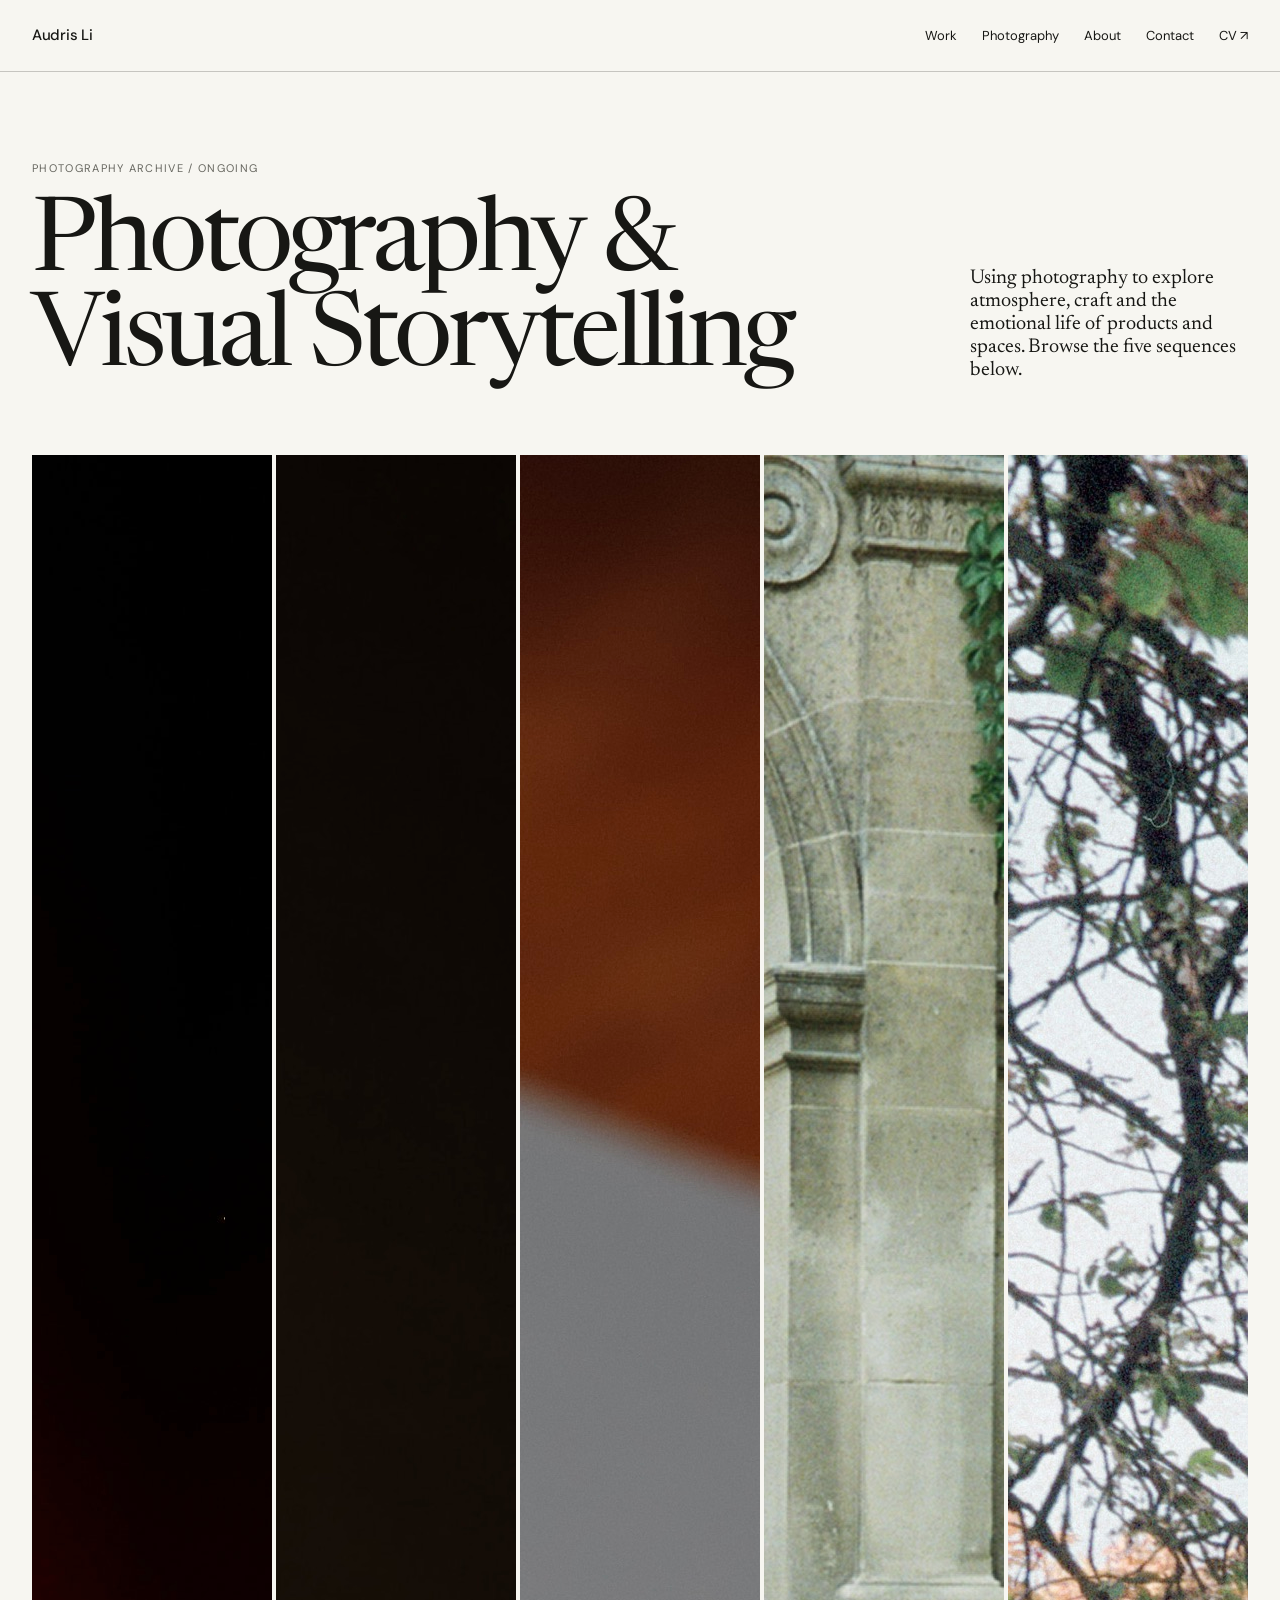
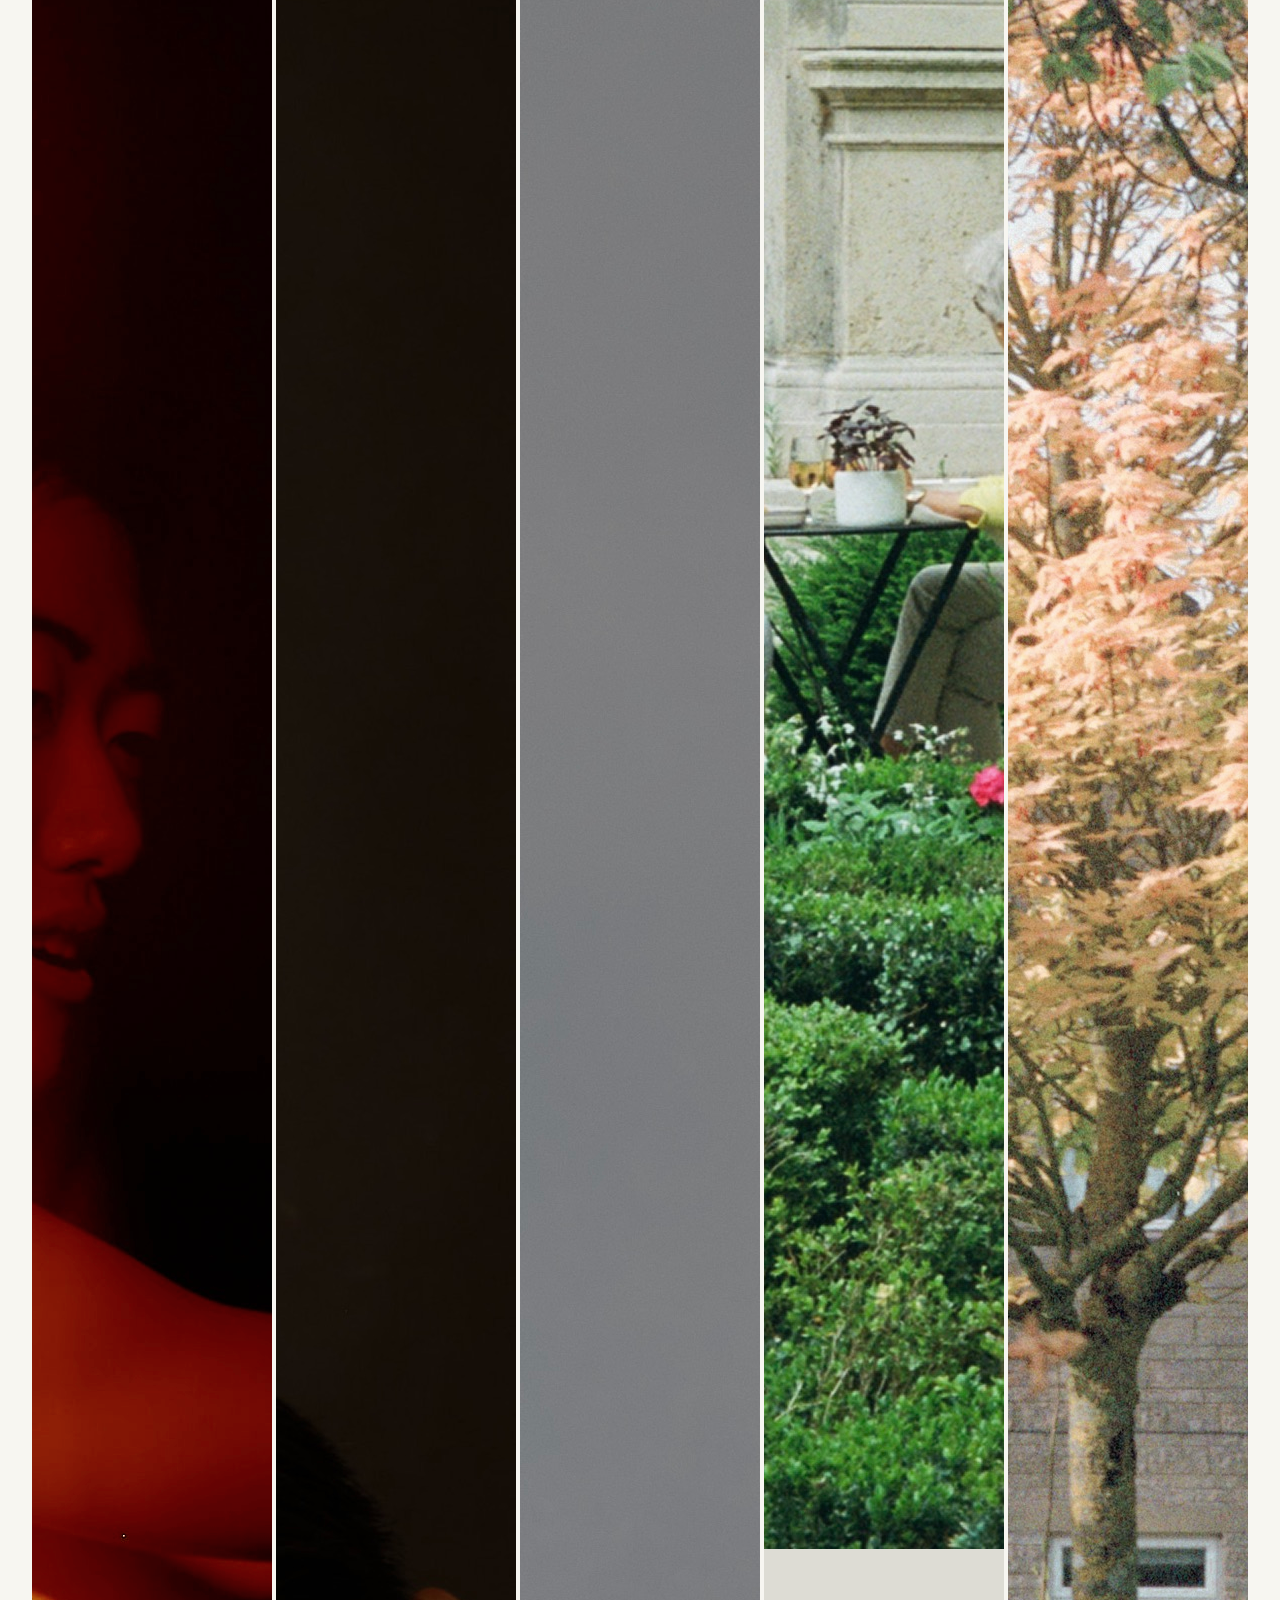
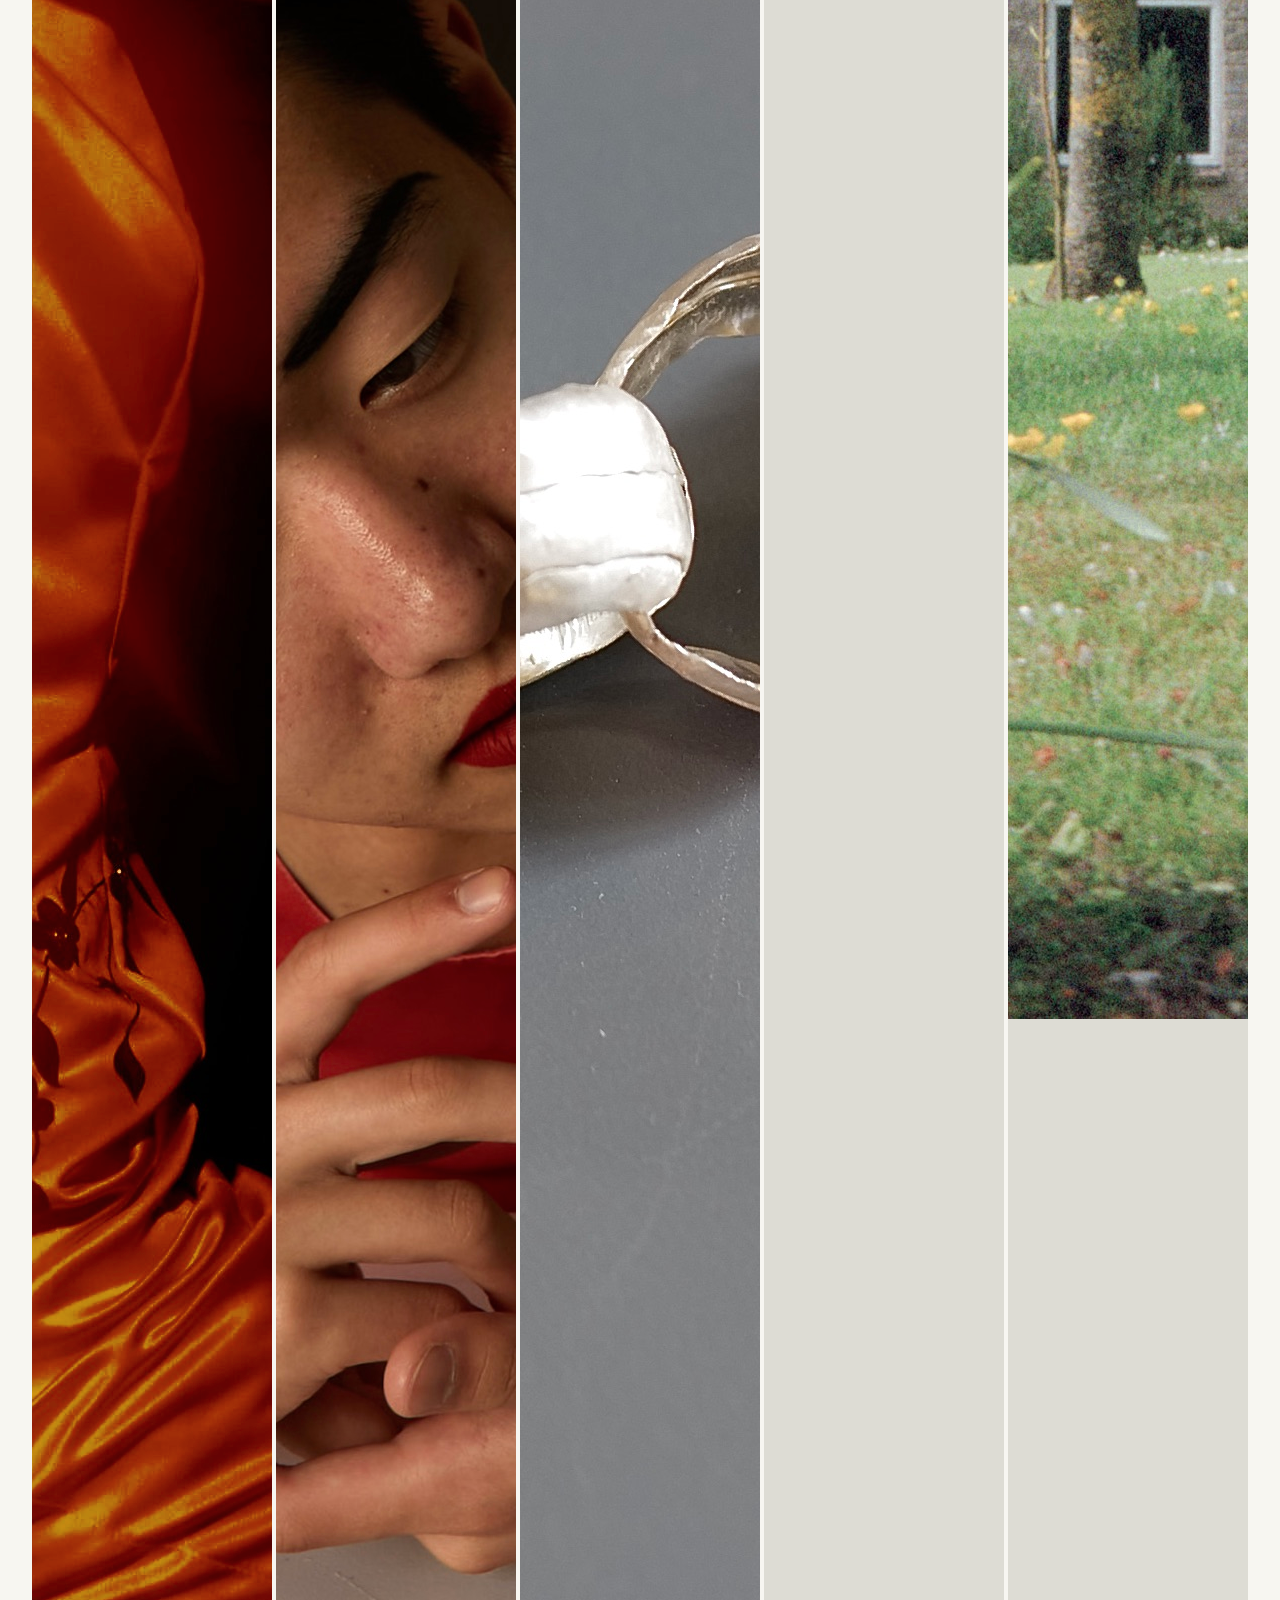
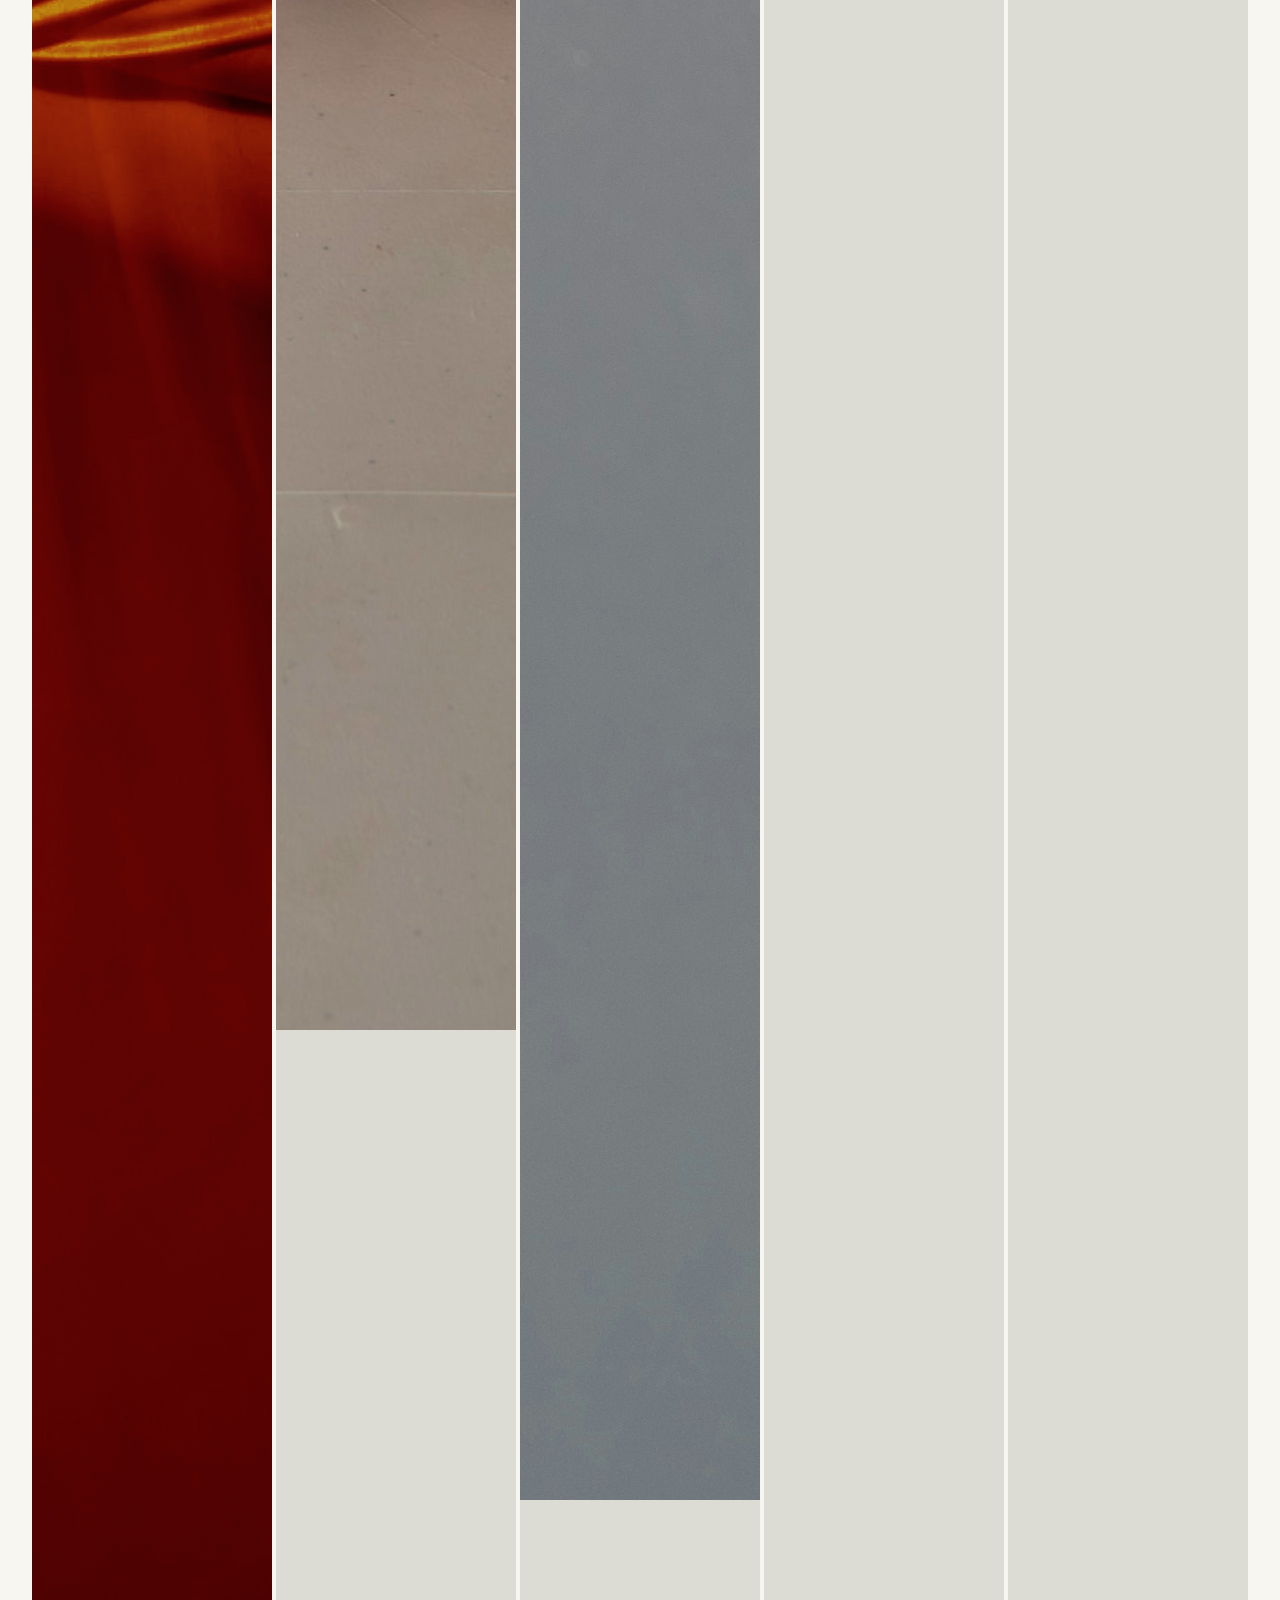
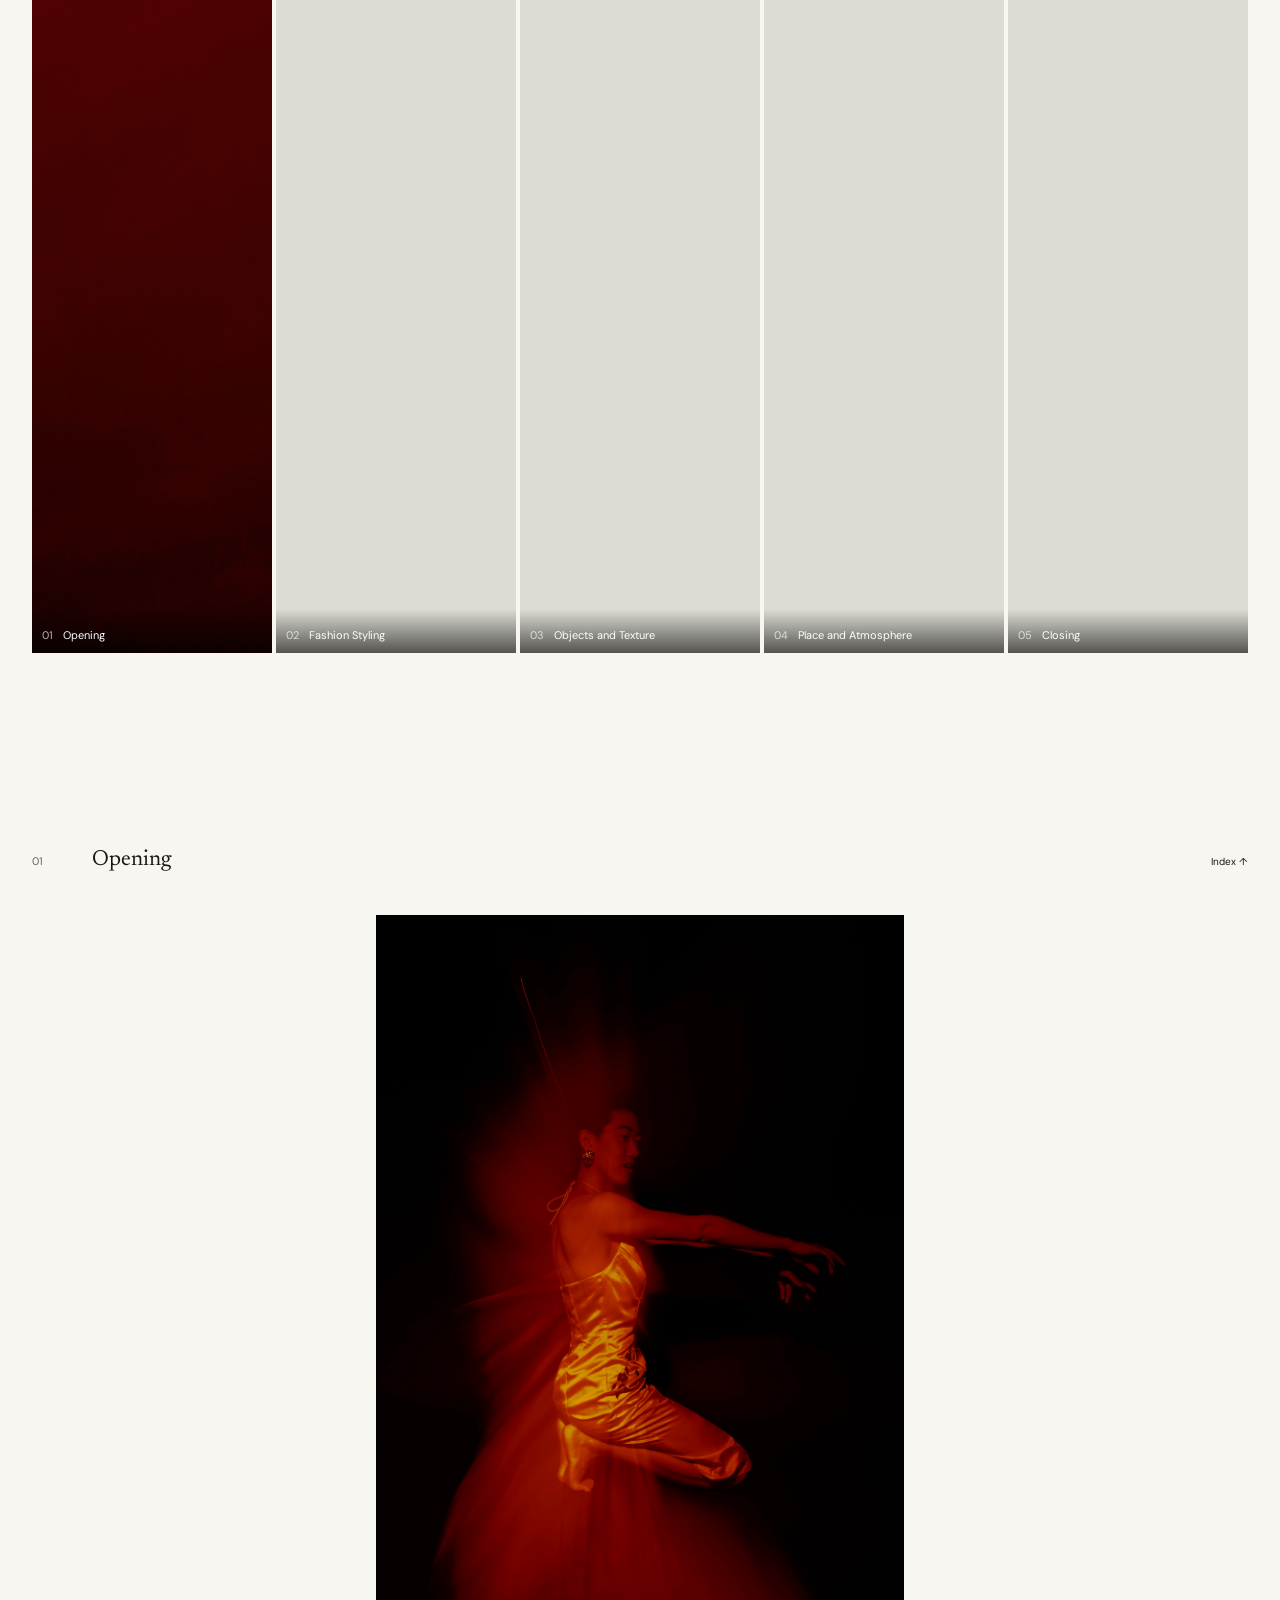
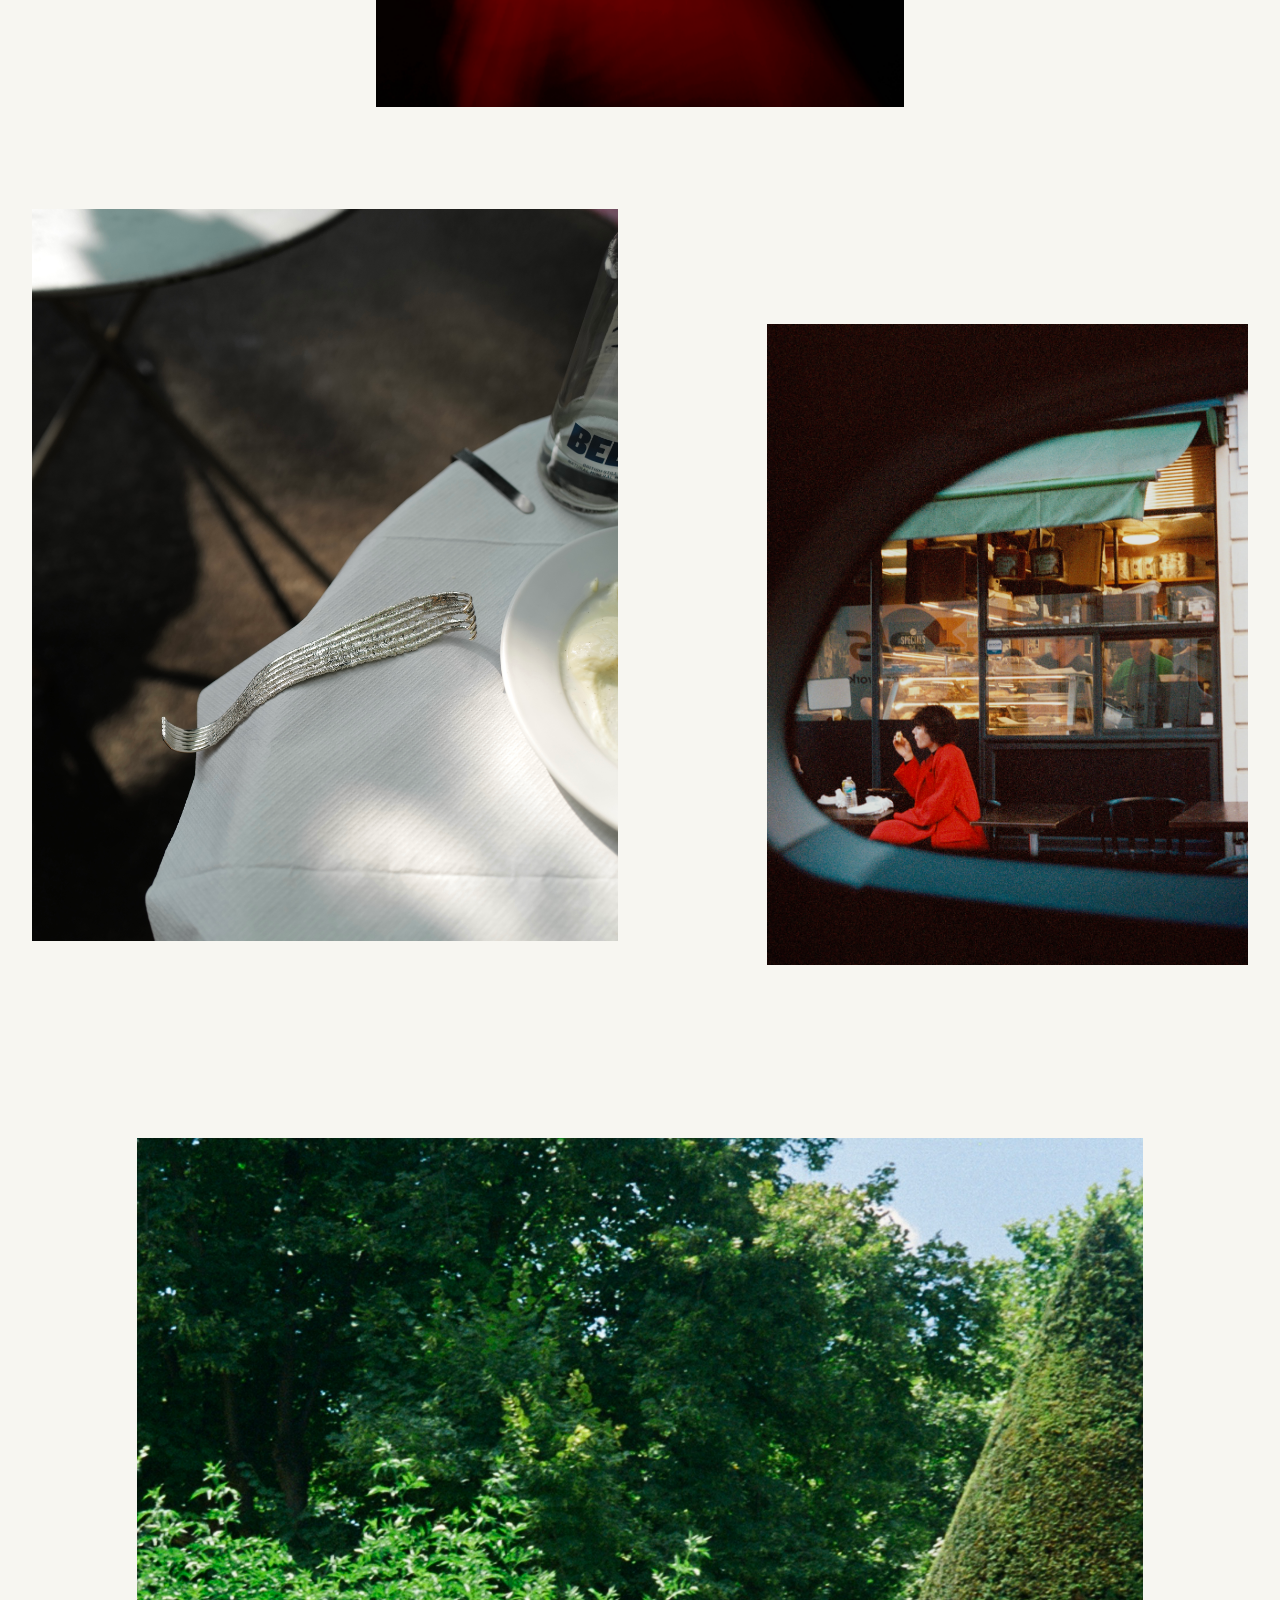
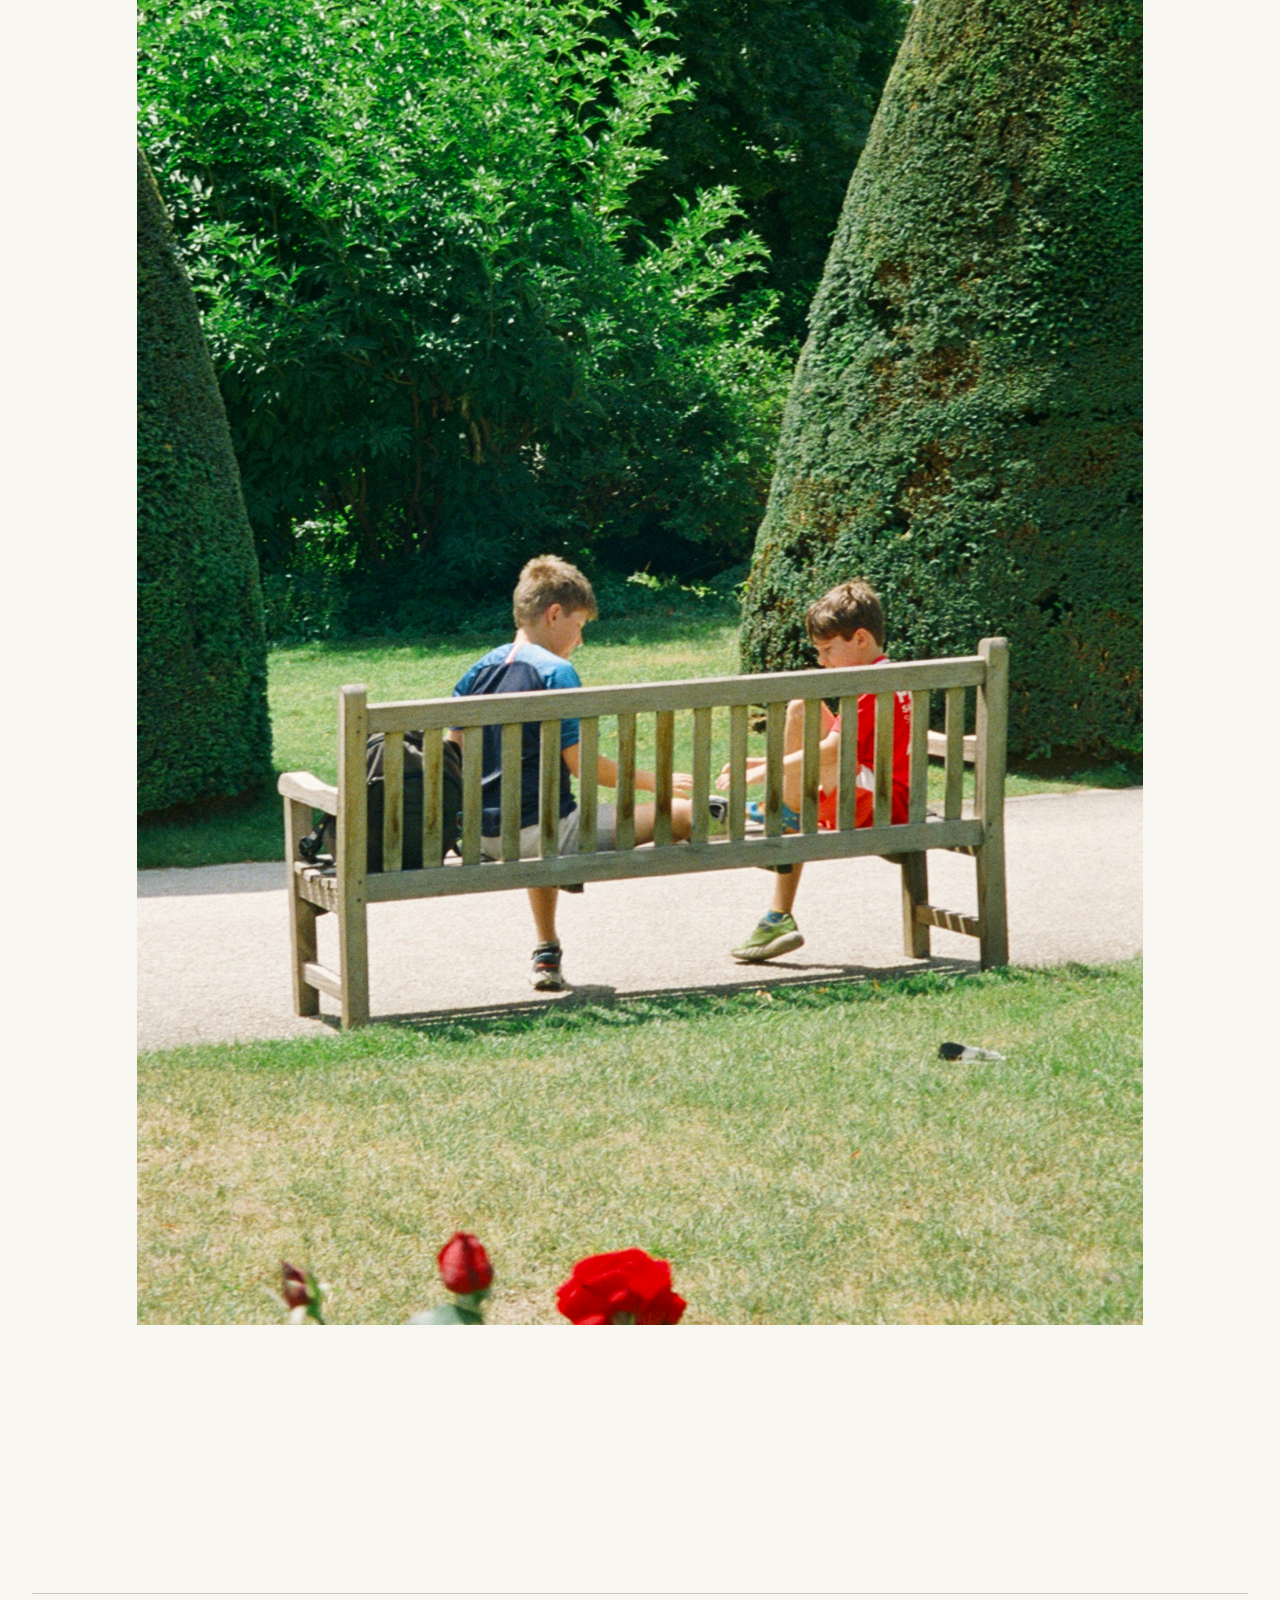
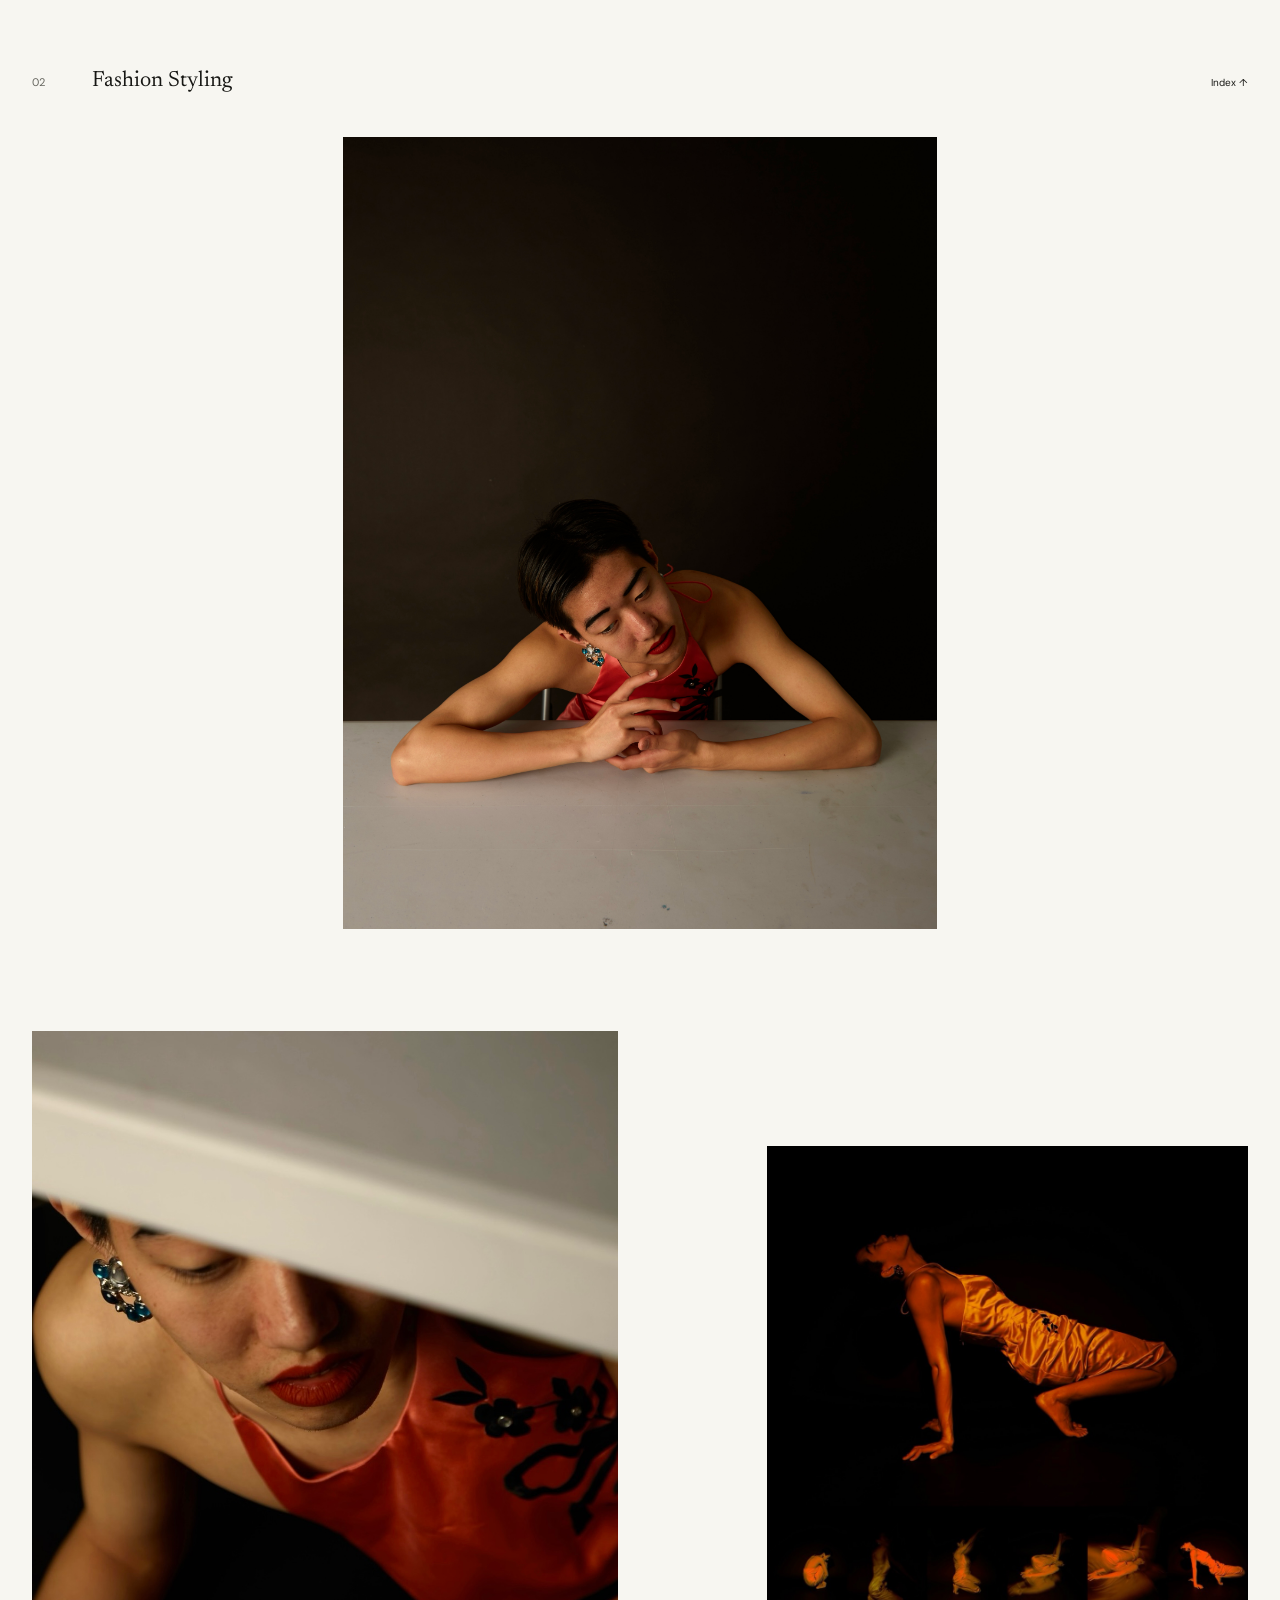
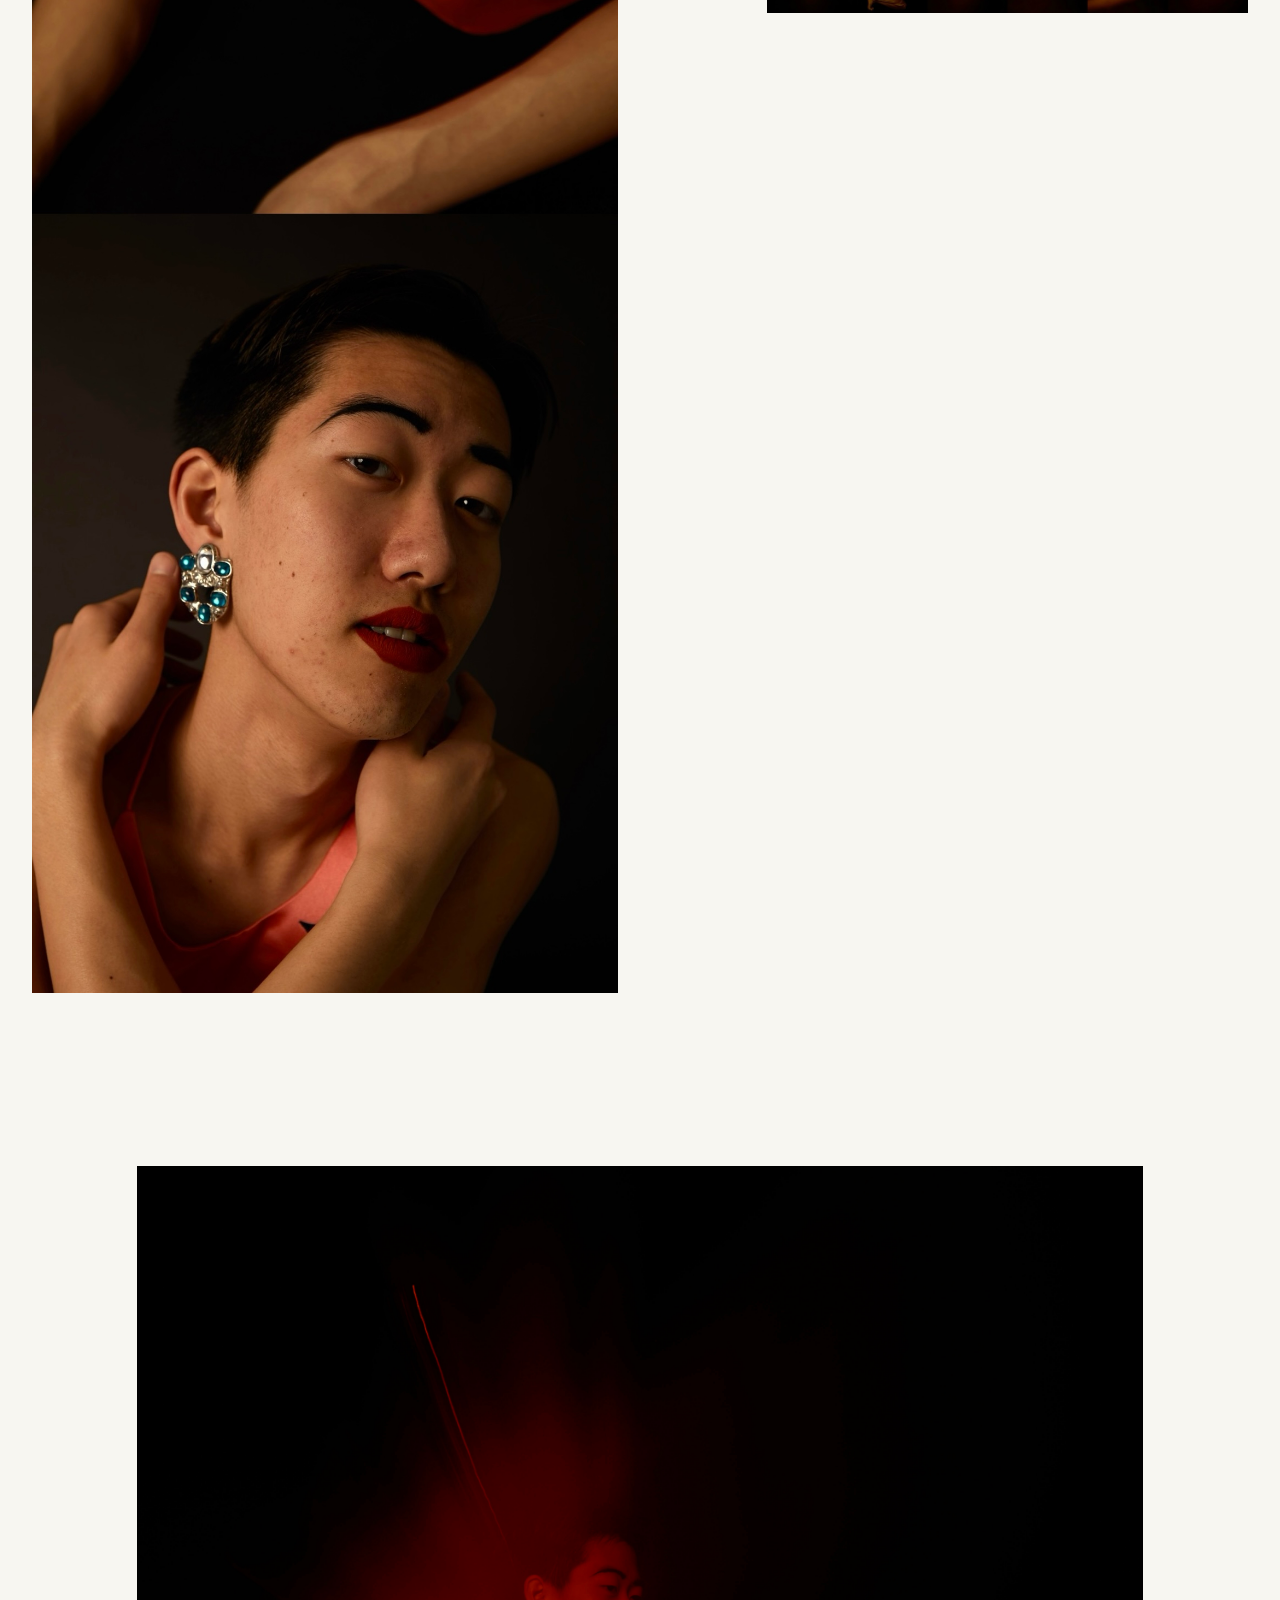
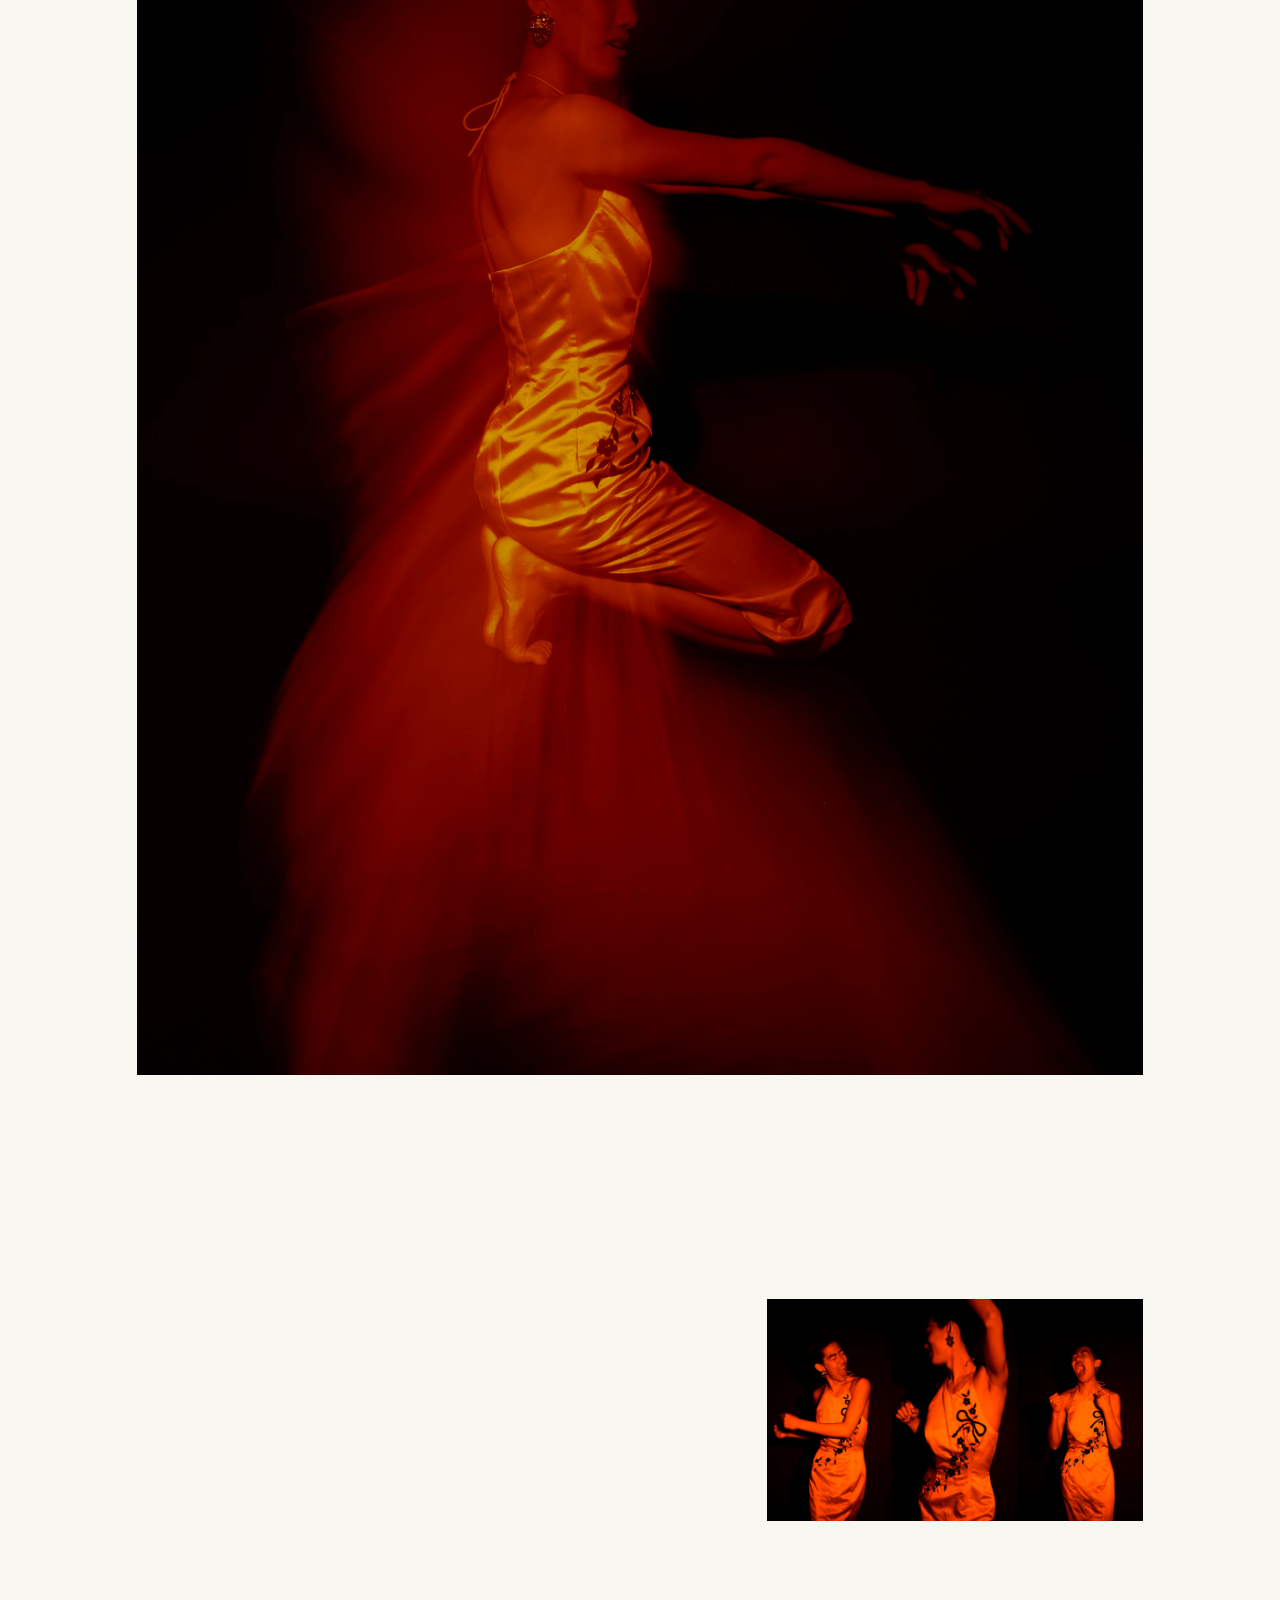
==== work/photography-visual-storytelling/index.html @ 6676cd27 "Build first portfolio release with archive interface and photography essay - Create a searchable des" ====
<!doctype html>
<html lang="en">
<head>
  <meta charset="utf-8">
  <meta name="viewport" content="width=device-width, initial-scale=1">
  <base href="../../">
  <meta name="description" content="Photography and visual storytelling by Audris Li — a section-based visual essay.">
  <title>Photography &amp; Visual Storytelling — Audris Li</title>
  <link rel="stylesheet" href="src/styles/site.css">
  <script type="module" src="src/scripts/photography.js"></script>
</head>
<body class="photography-page">
  <header class="site-header" data-site-header></header>
  <main>
    <section class="page-shell page-top photography-intro" data-photography-intro></section>
    <nav class="page-shell photography-section-index" aria-label="Photography sections" data-photography-index></nav>
    <div class="photography-essay" data-photography-essay></div>
  </main>
  <footer class="site-footer" data-site-footer></footer>
</body>
</html>
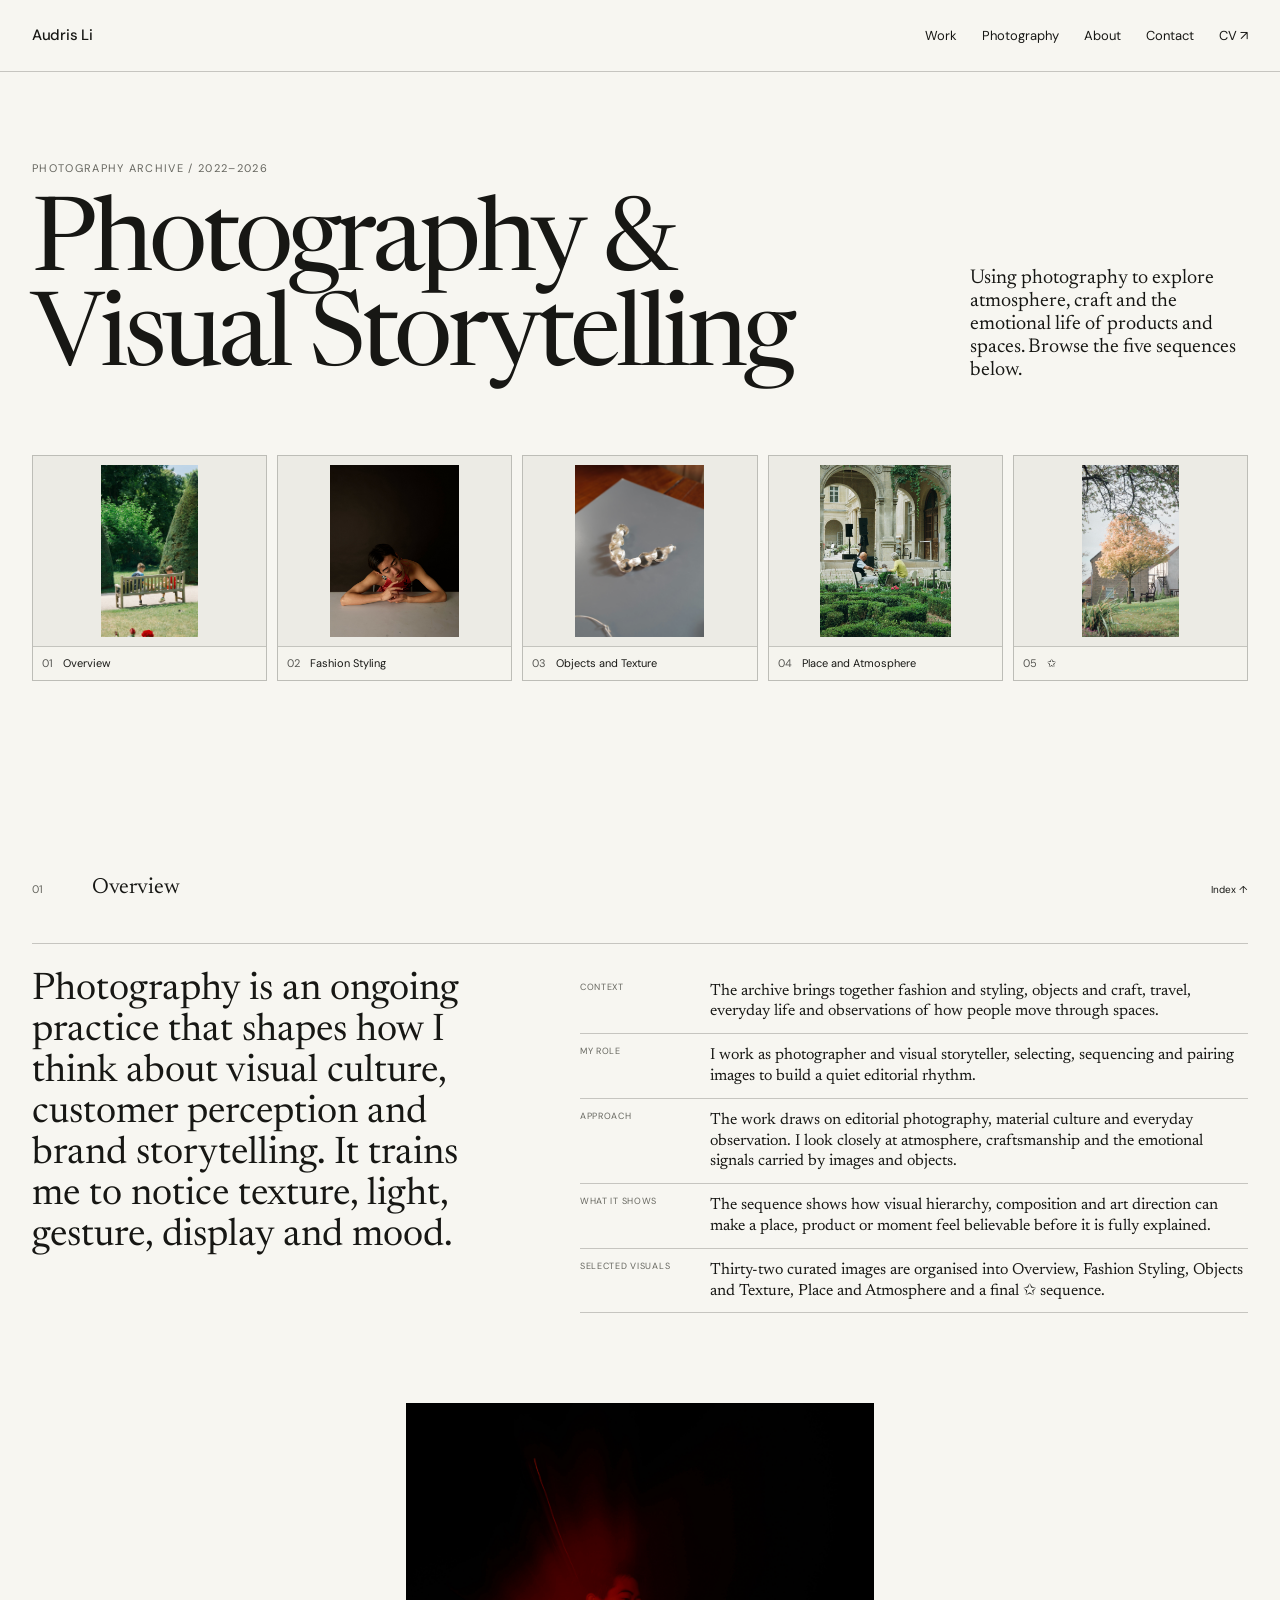
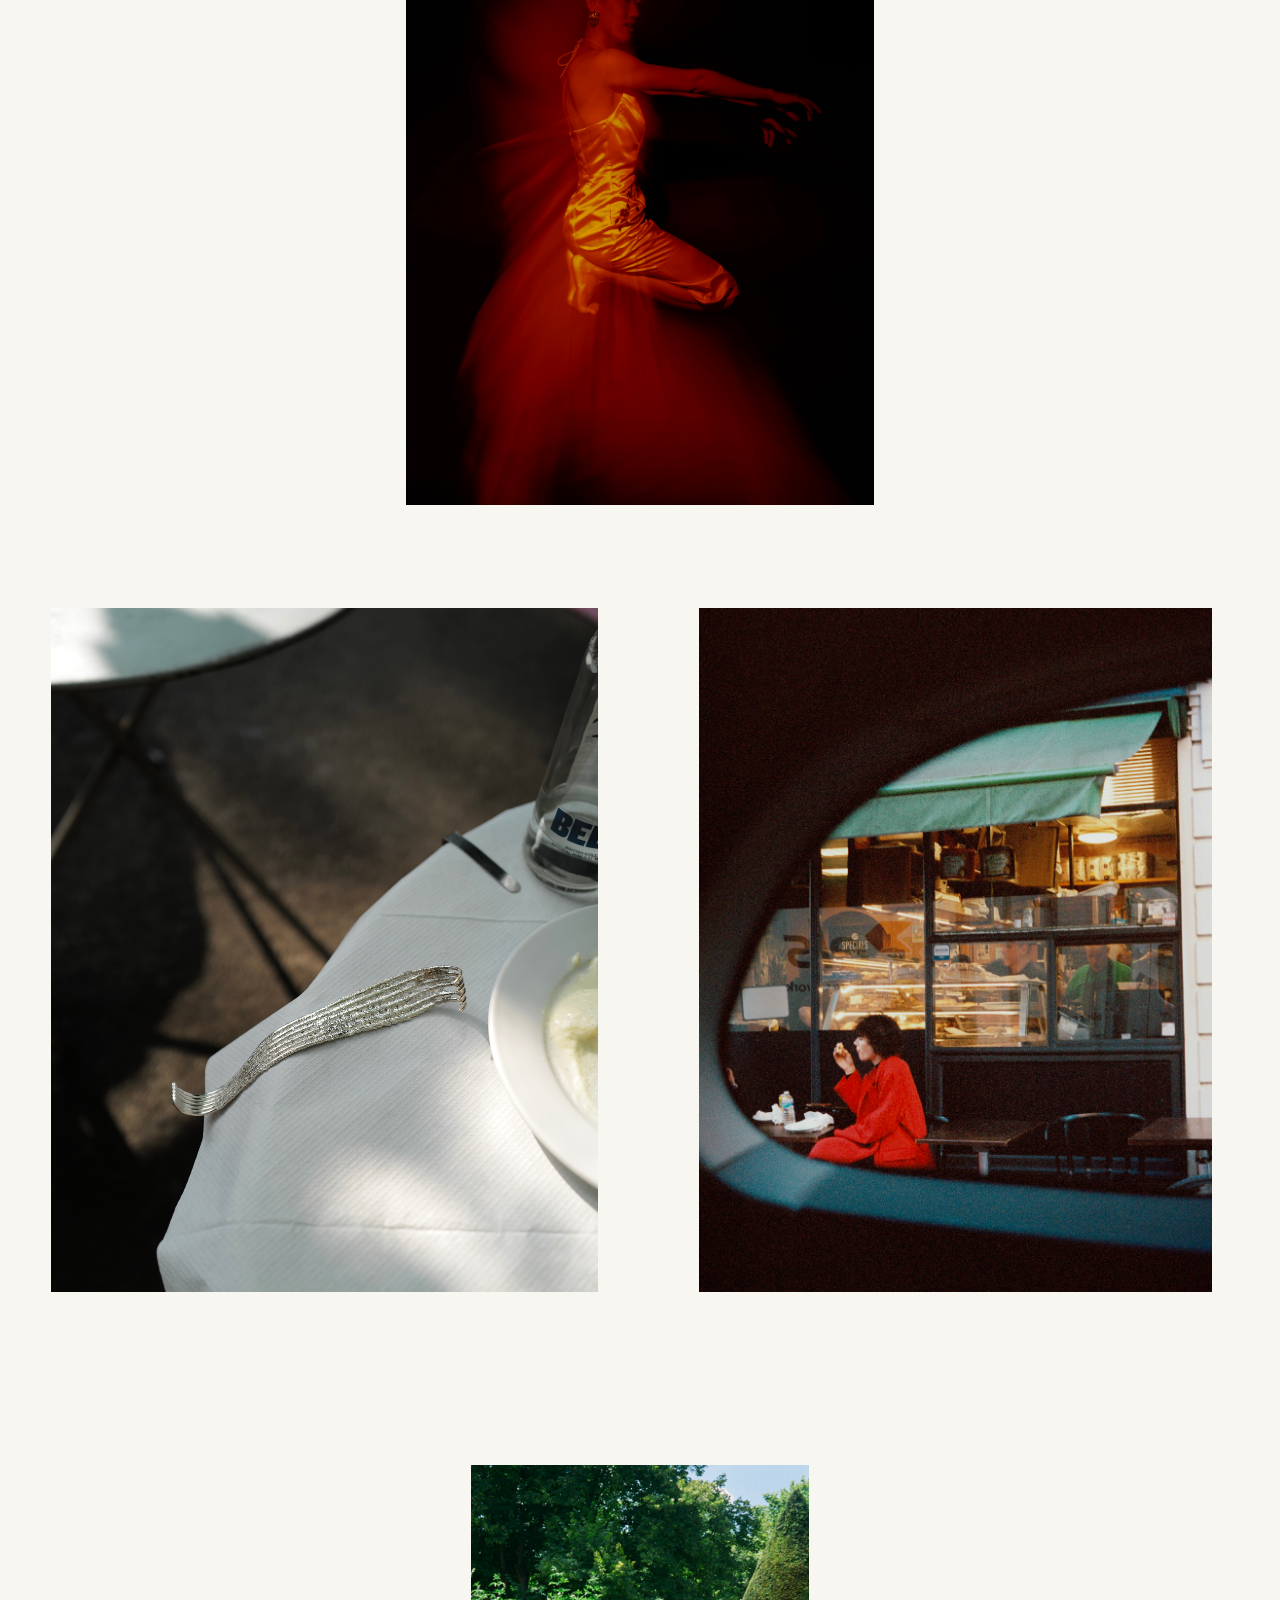
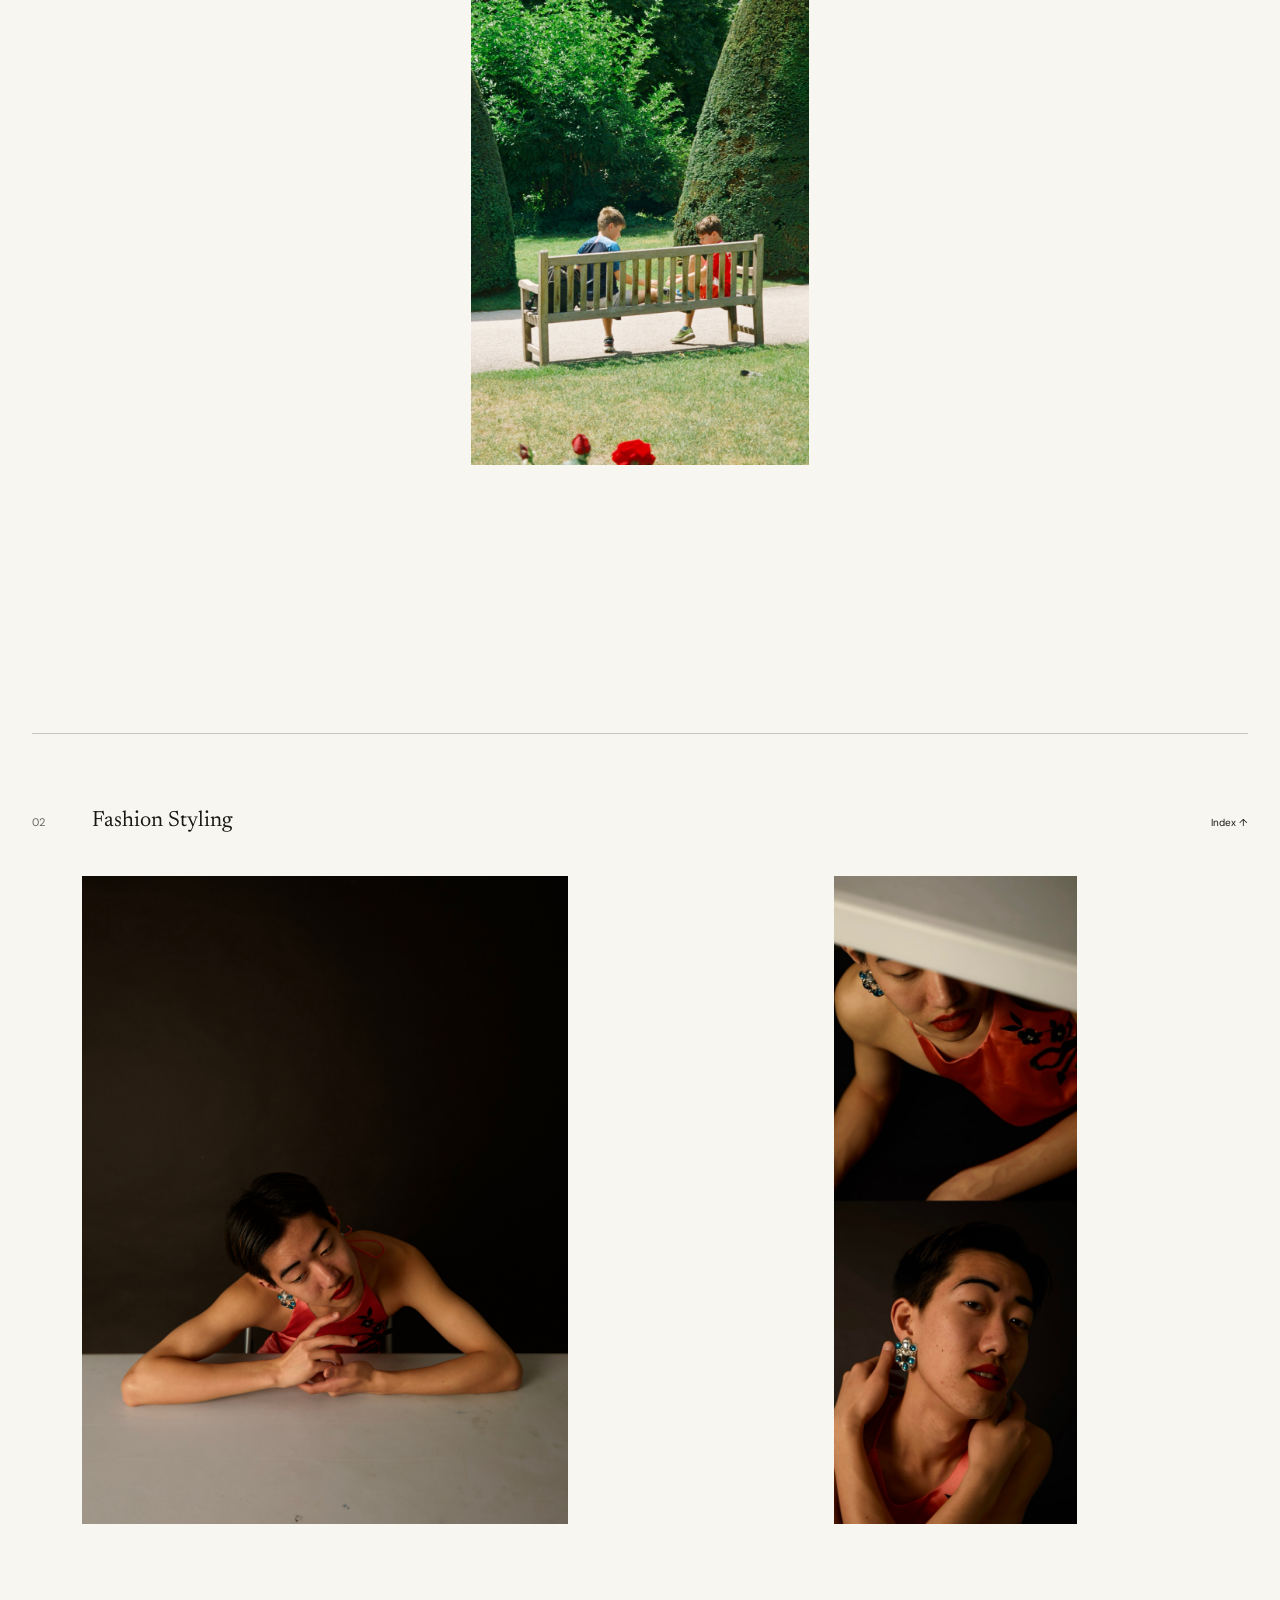
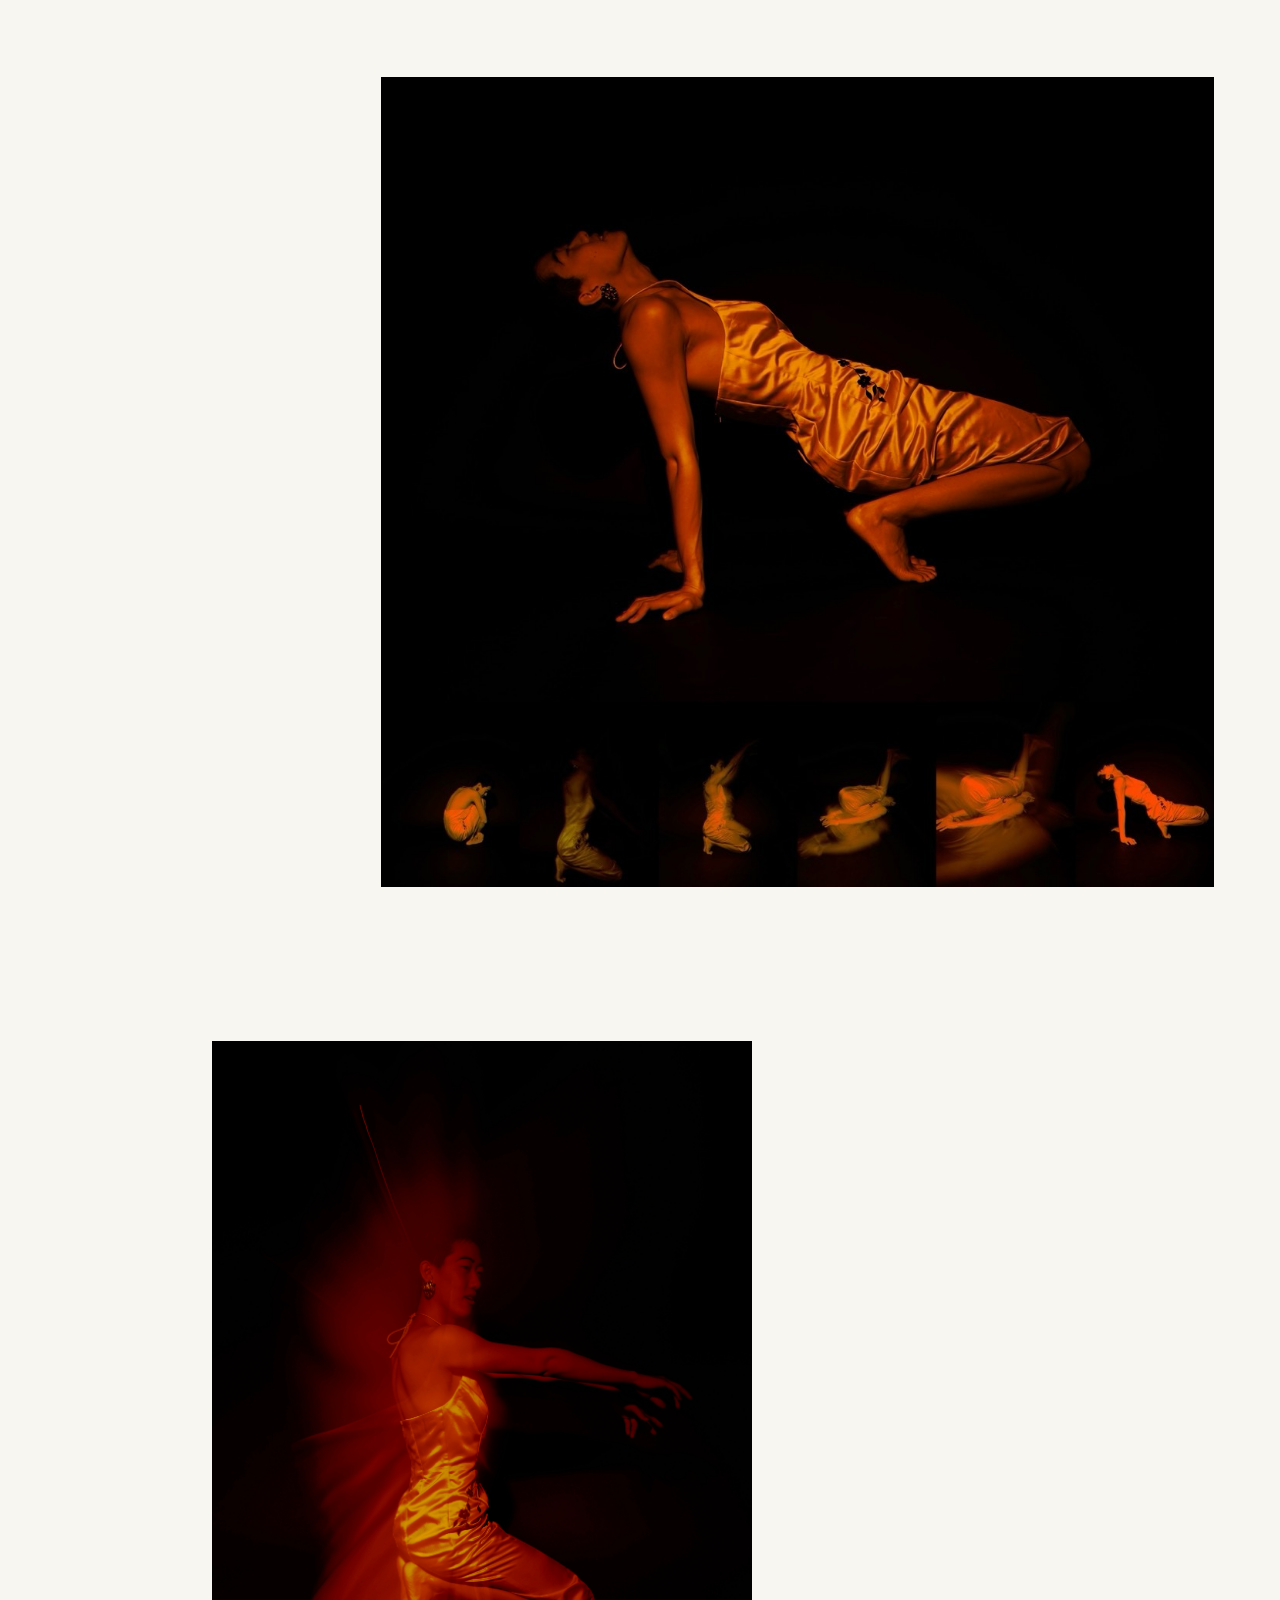
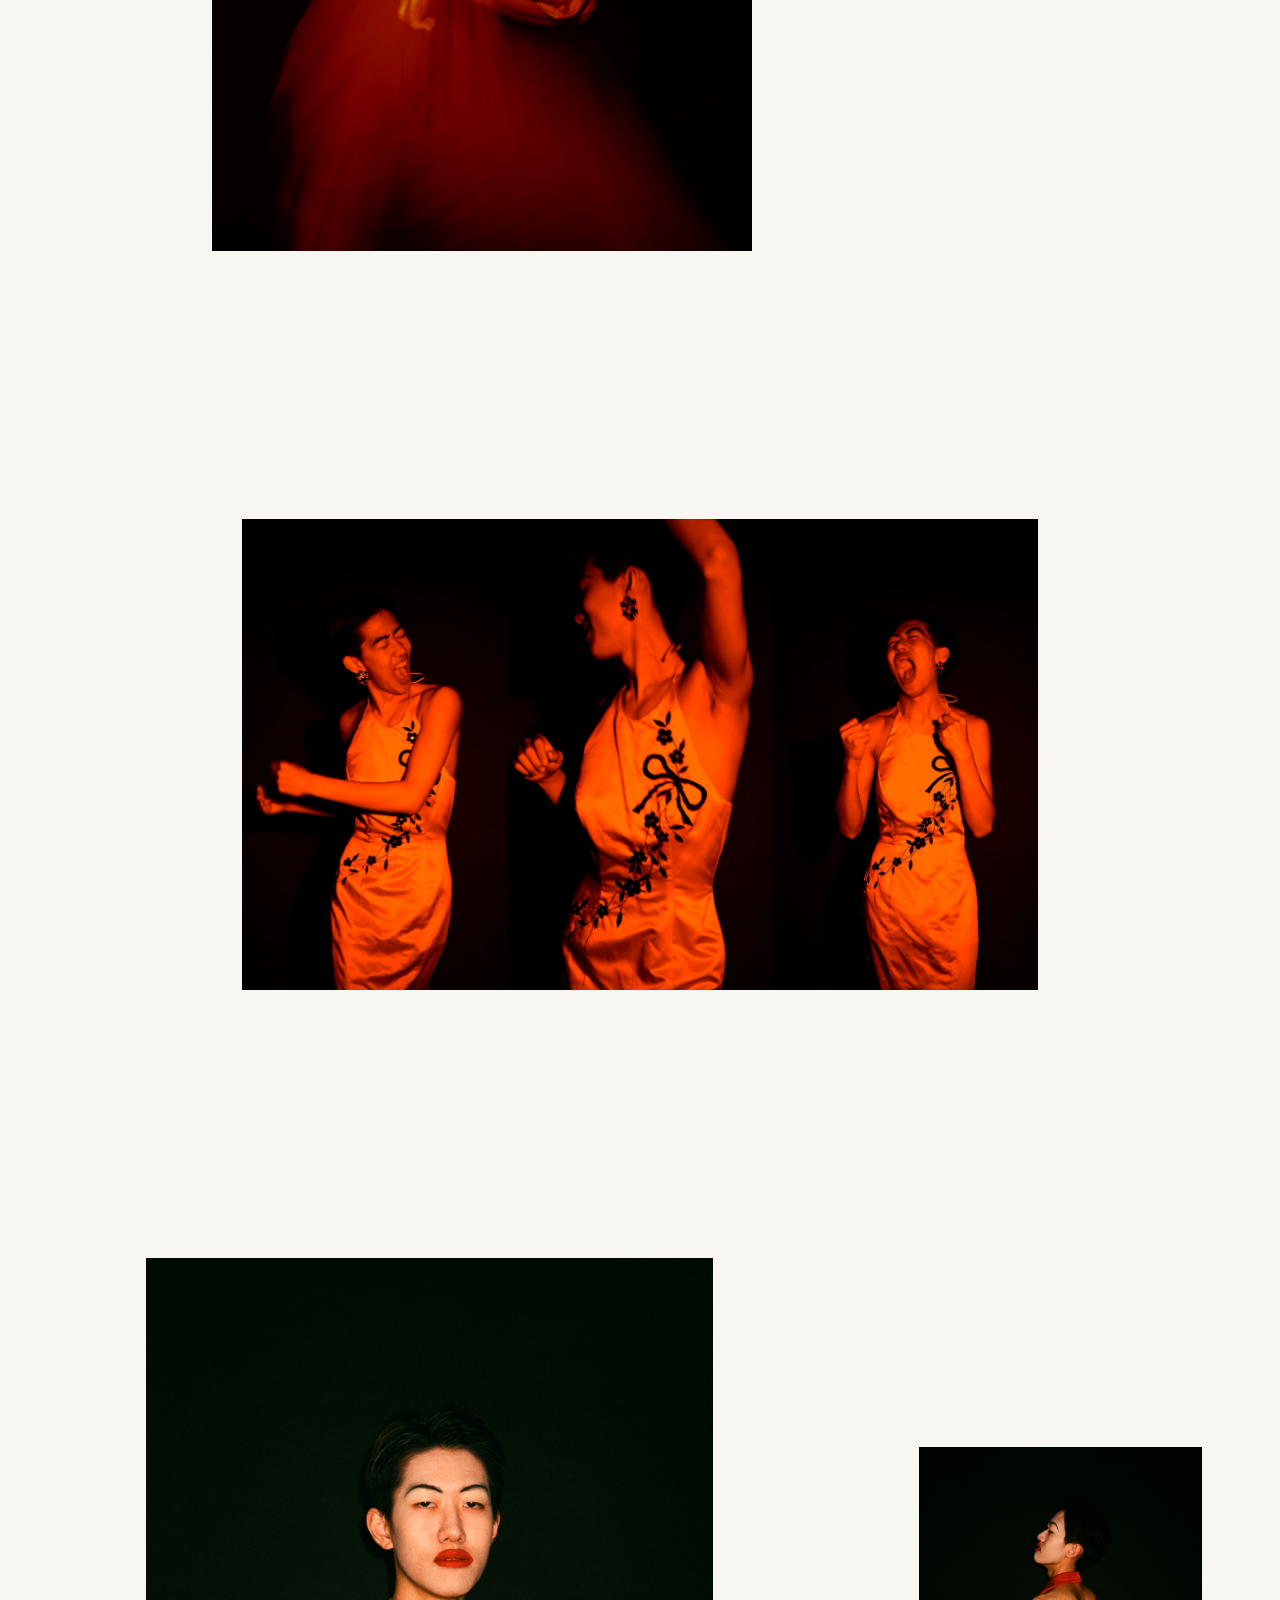
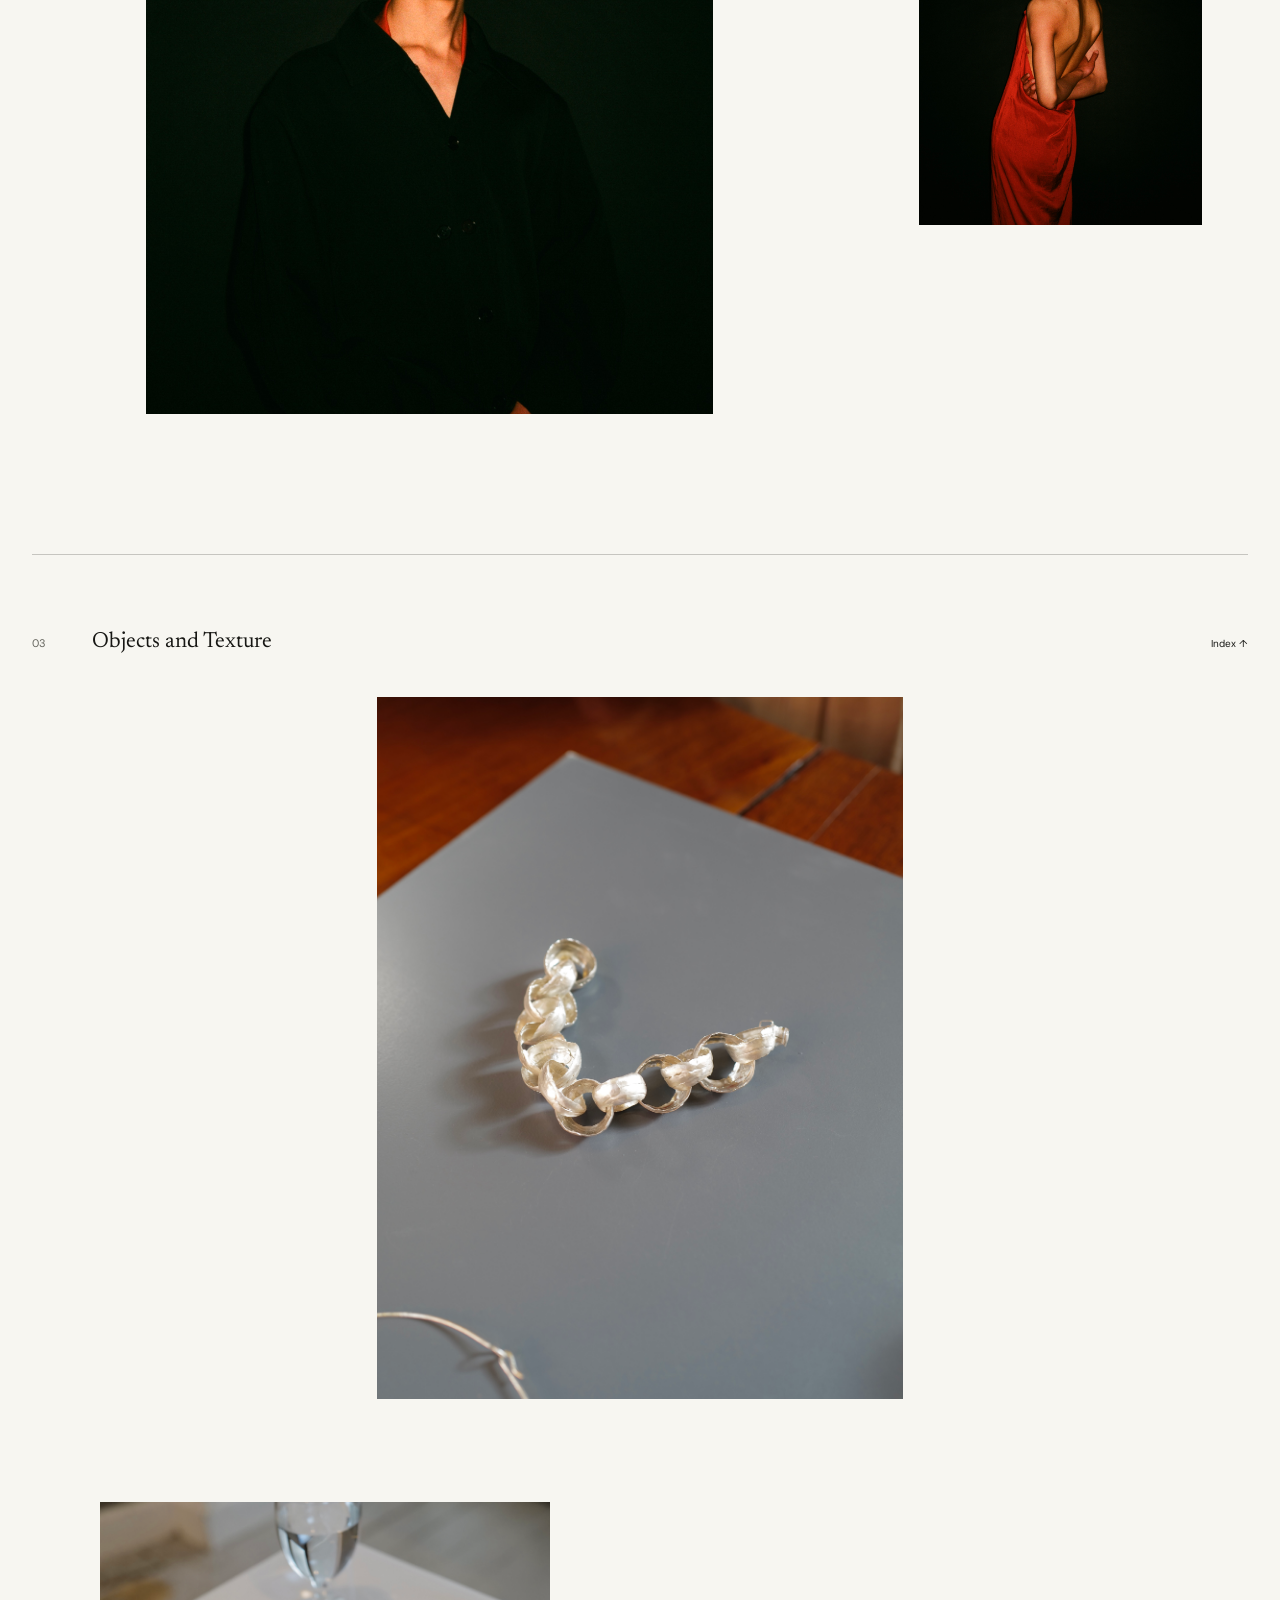
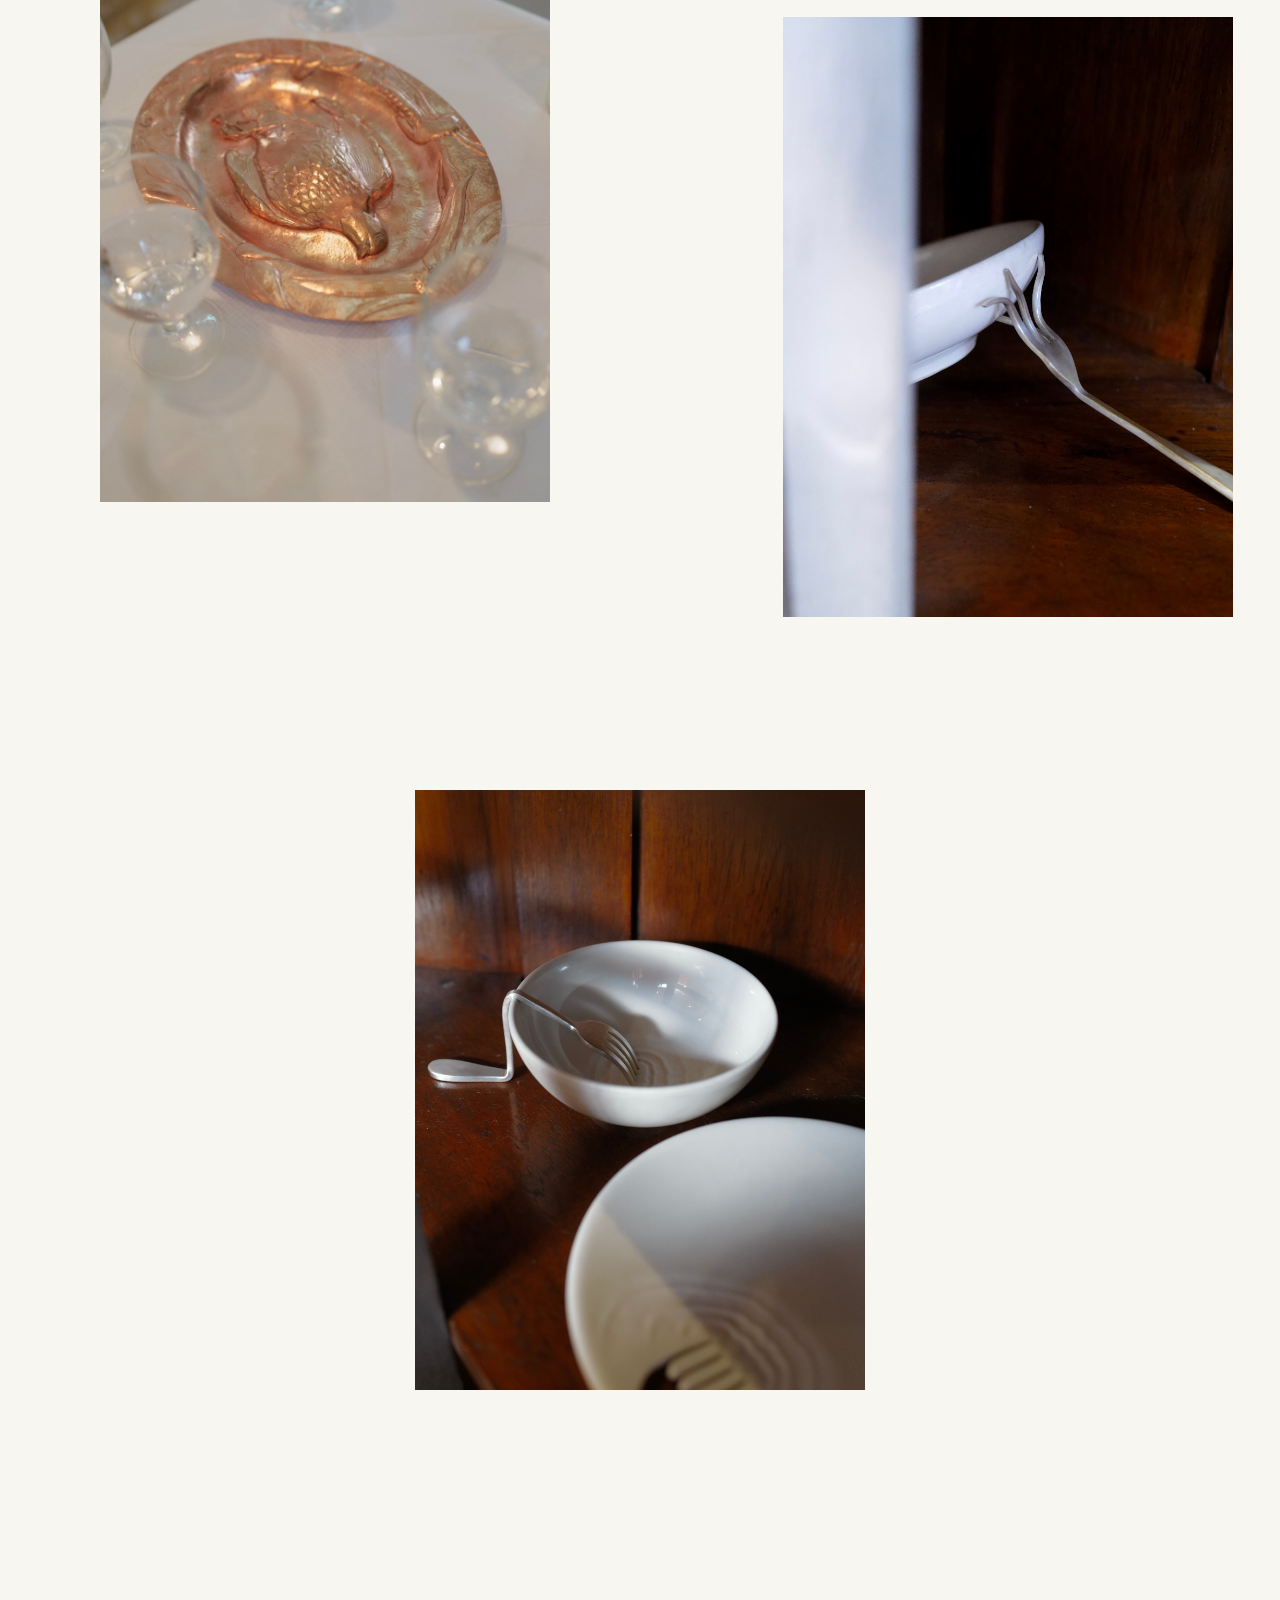
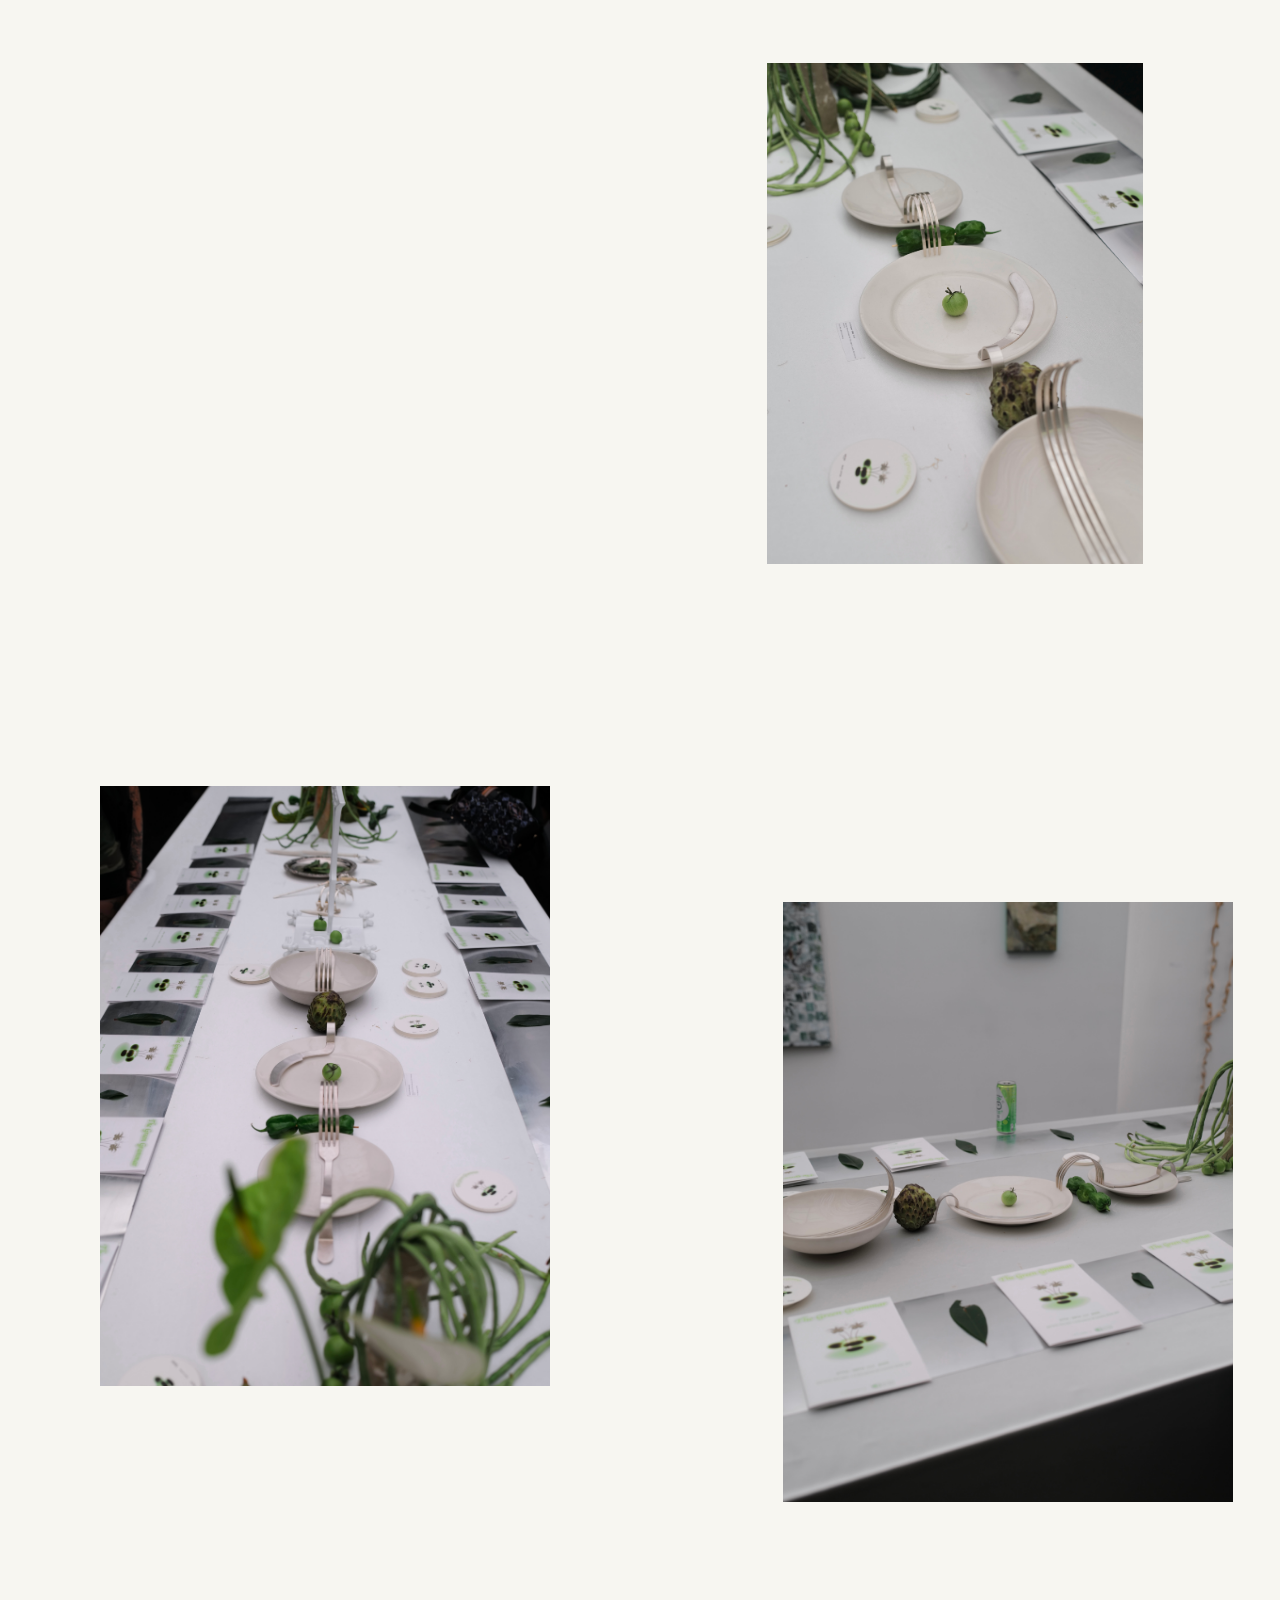
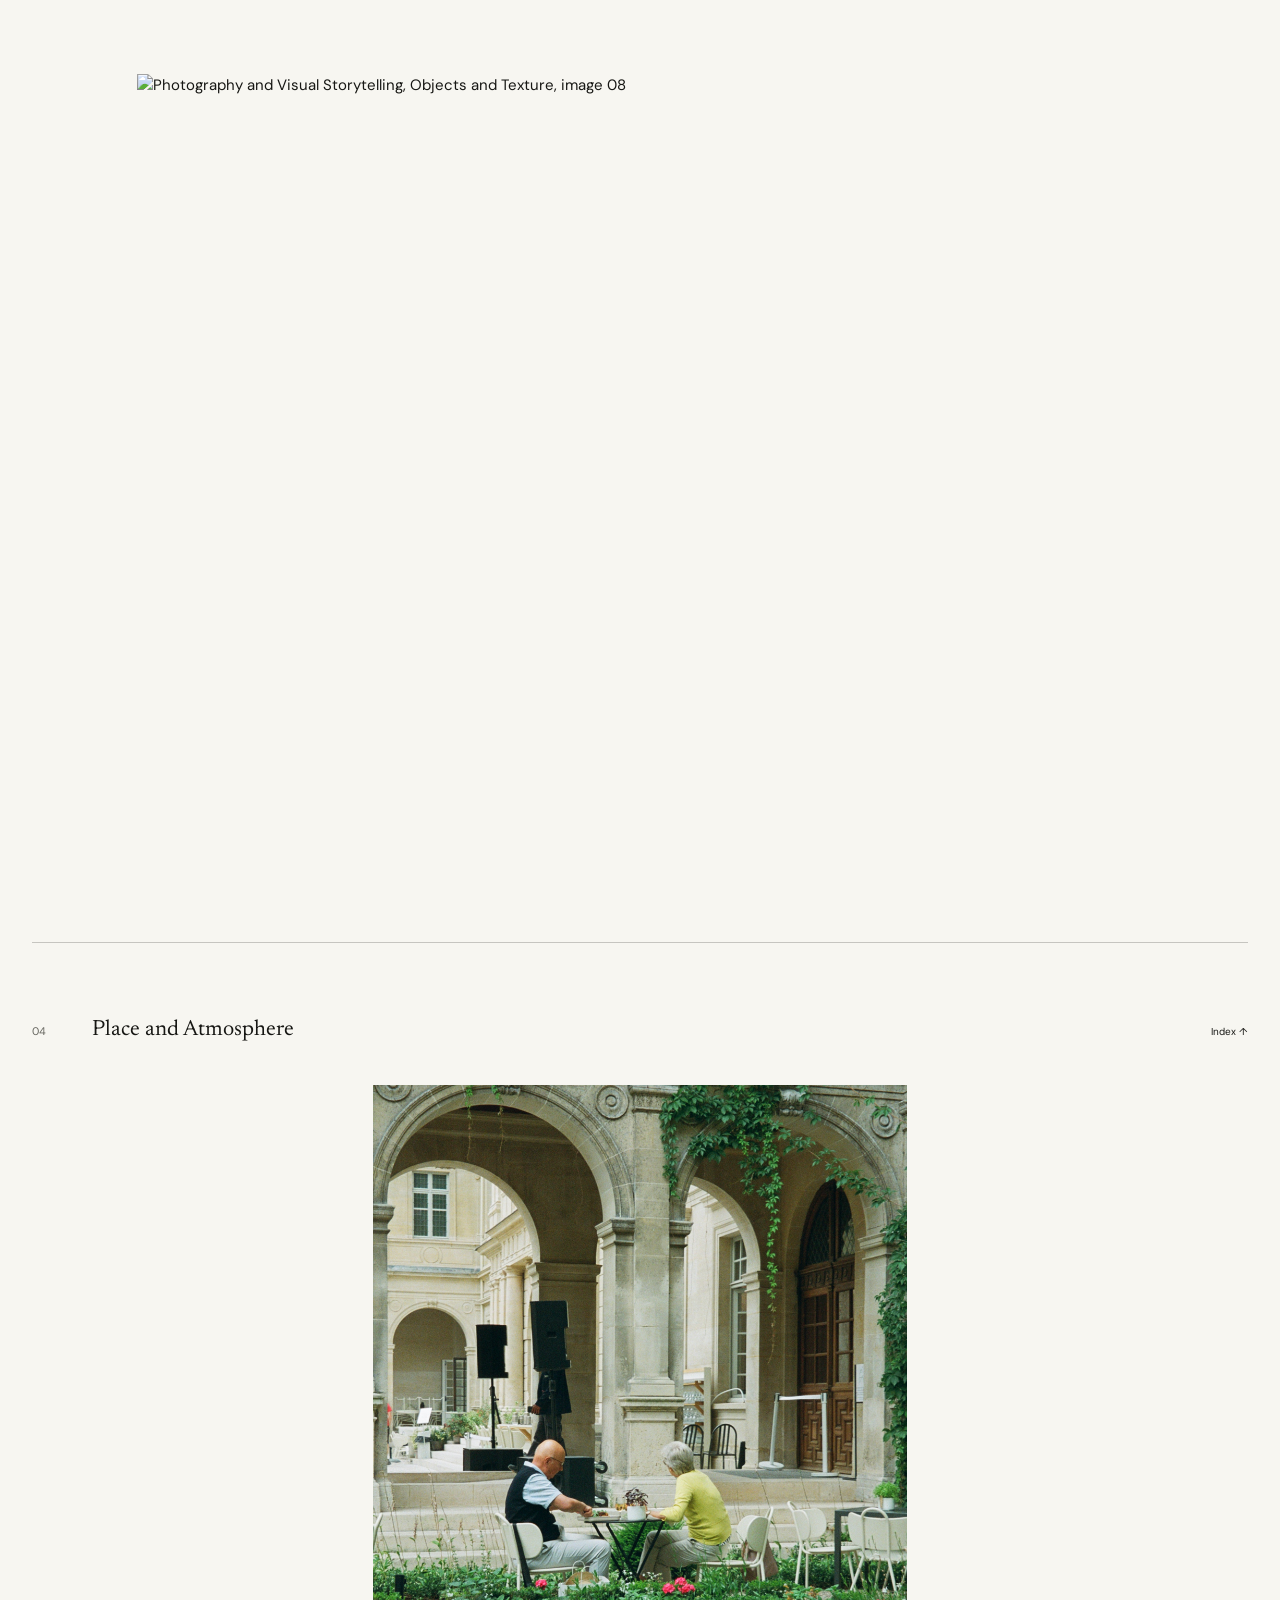
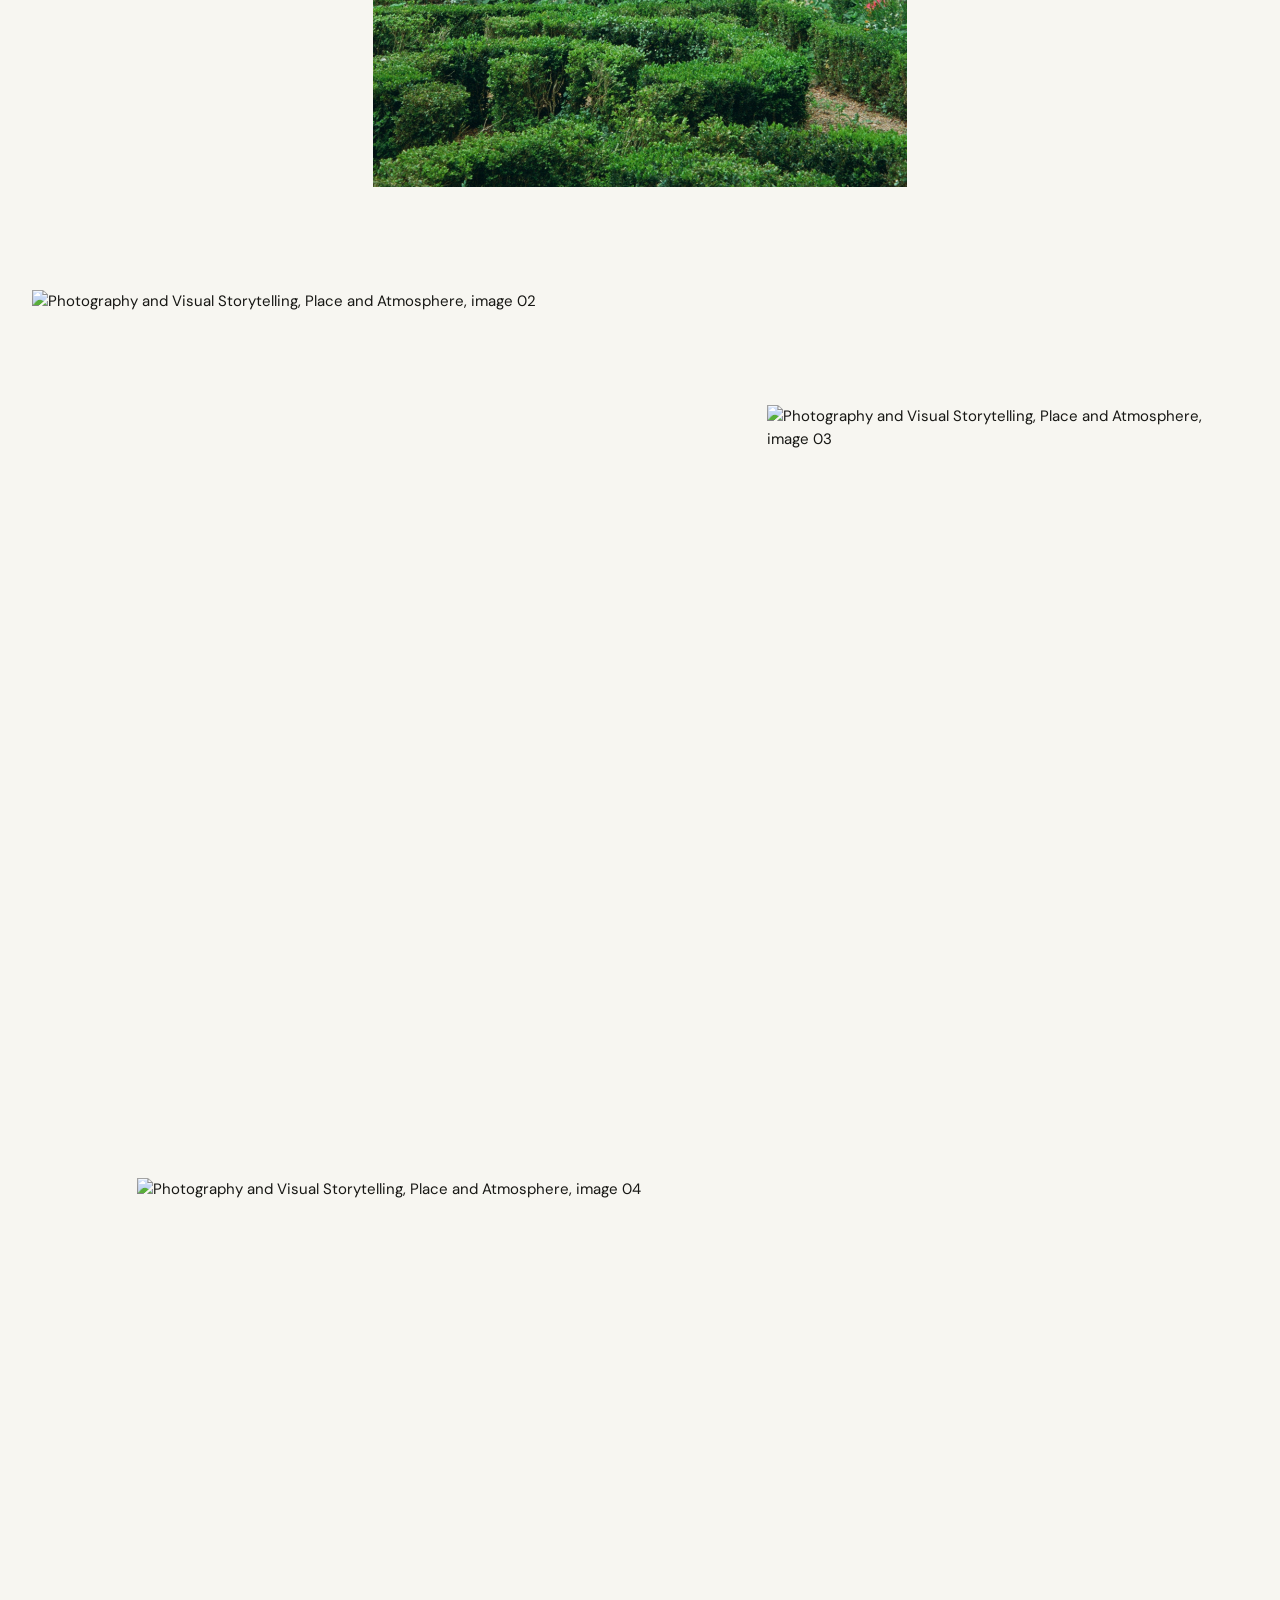
==== commit 4bf4d8d9: "feat: expand project galleries and refine portfolio layouts Adds curated multi-image galleries acros" ====
--- a/work/photography-visual-storytelling/index.html
+++ b/work/photography-visual-storytelling/index.html
@@ -6,8 +6,8 @@
   <base href="../../">
   <meta name="description" content="Photography and visual storytelling by Audris Li — a section-based visual essay.">
   <title>Photography &amp; Visual Storytelling — Audris Li</title>
-  <link rel="stylesheet" href="src/styles/site.css">
-  <script type="module" src="src/scripts/photography.js"></script>
+  <link rel="stylesheet" href="src/styles/site.css?v=20260624-7">
+  <script type="module" src="src/scripts/photography.js?v=20260624-7"></script>
 </head>
 <body class="photography-page">
   <header class="site-header" data-site-header></header>
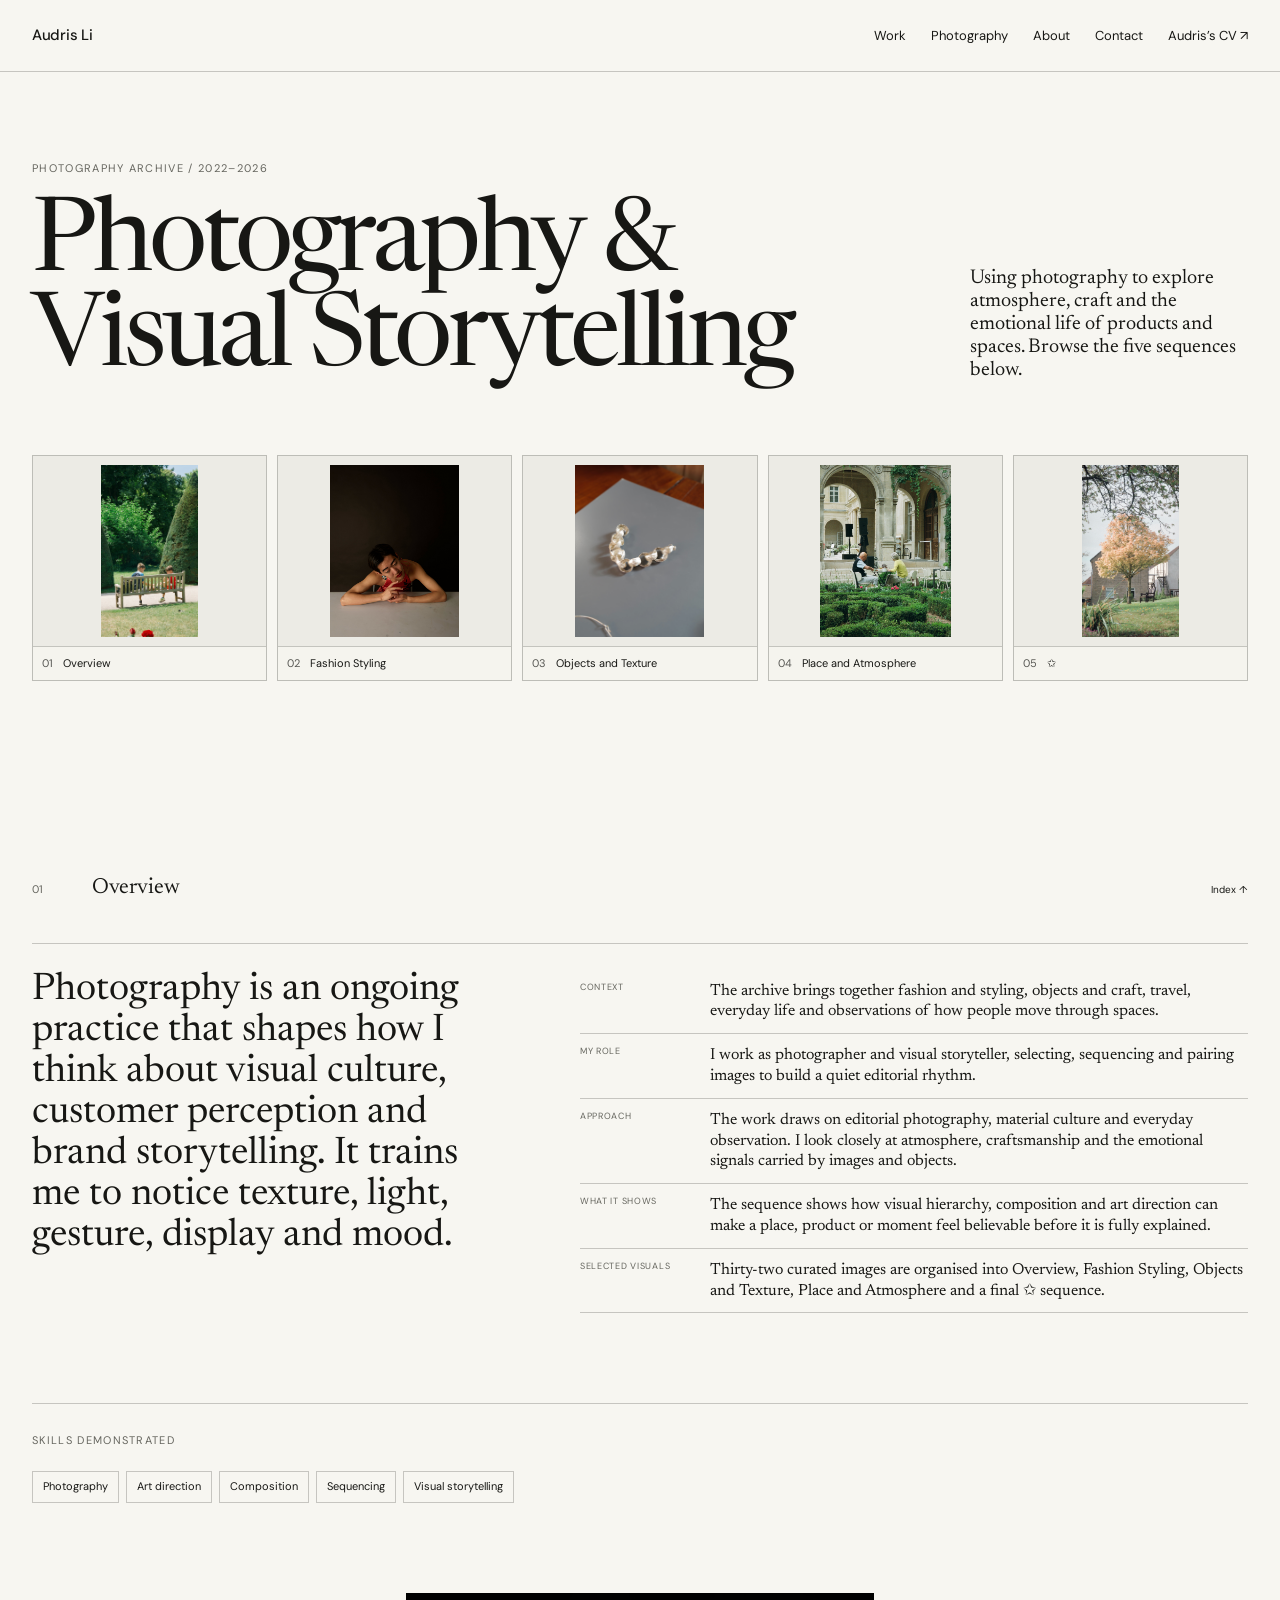
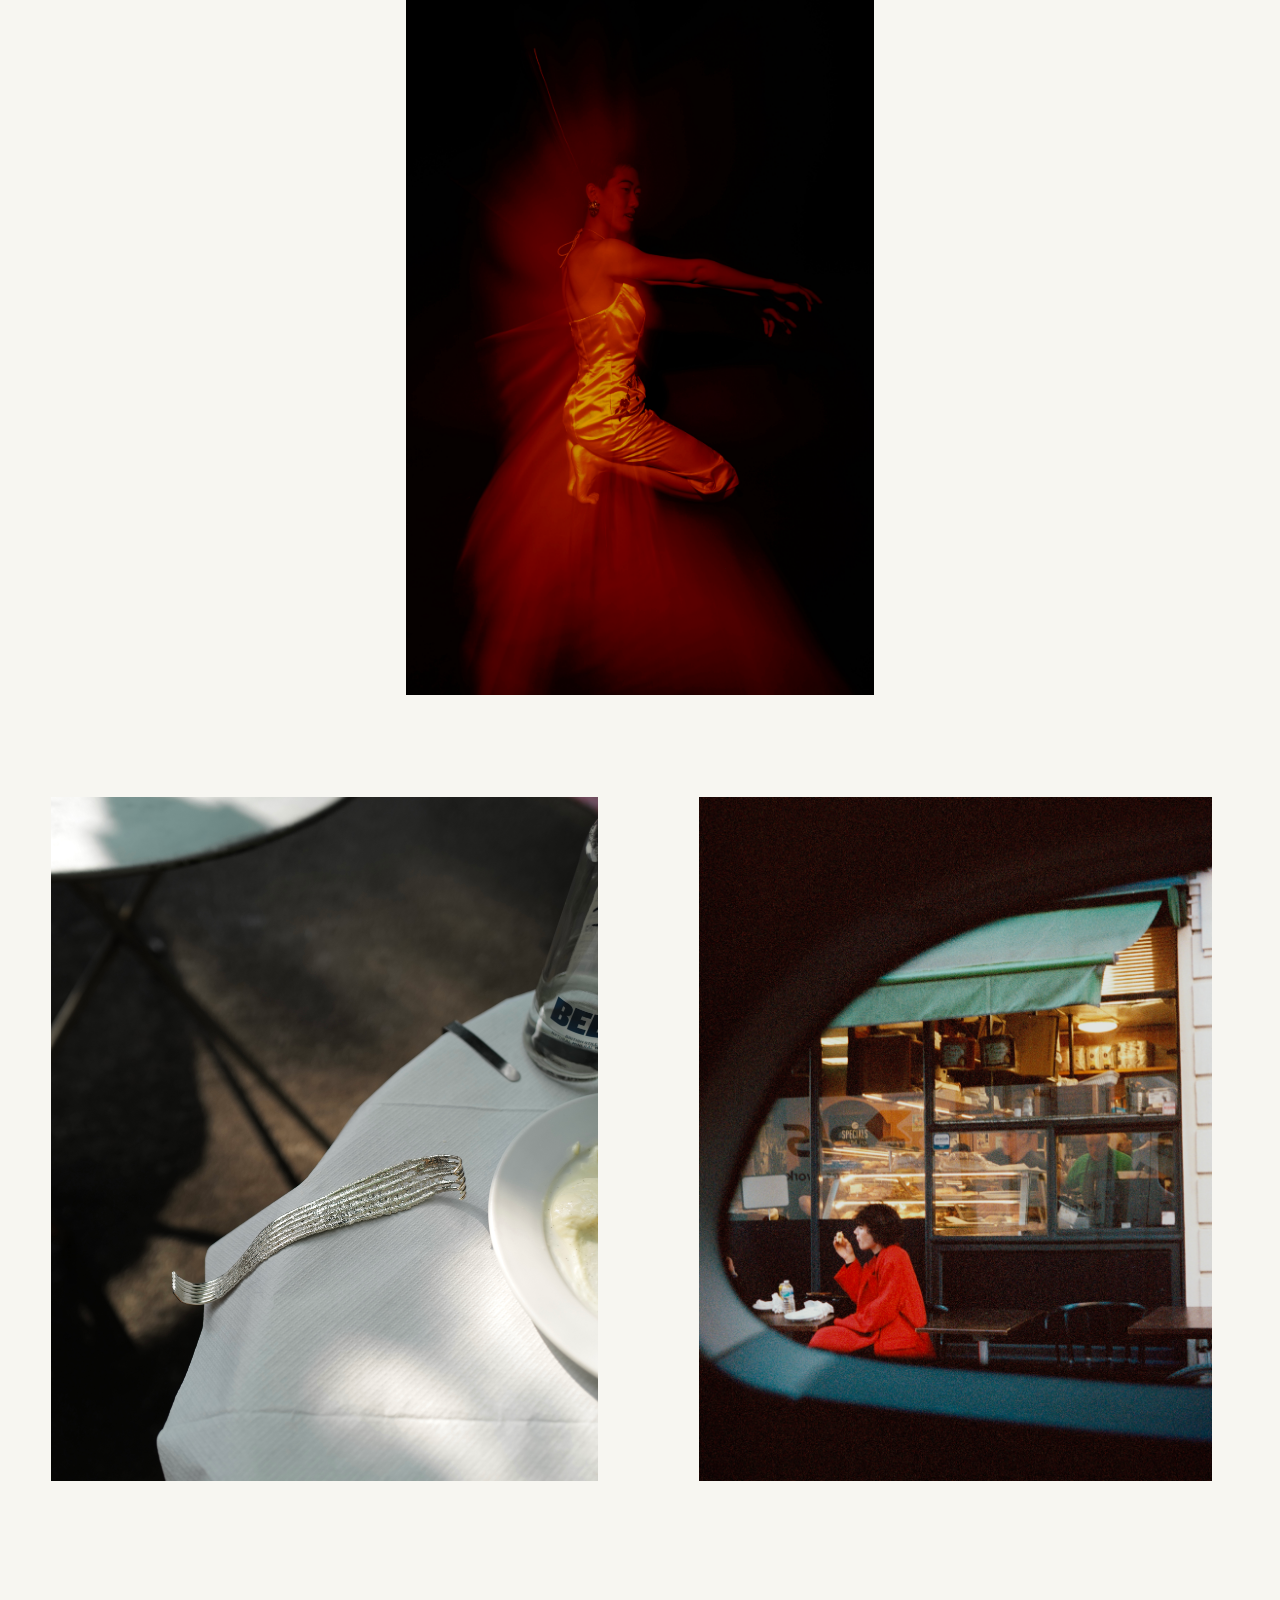
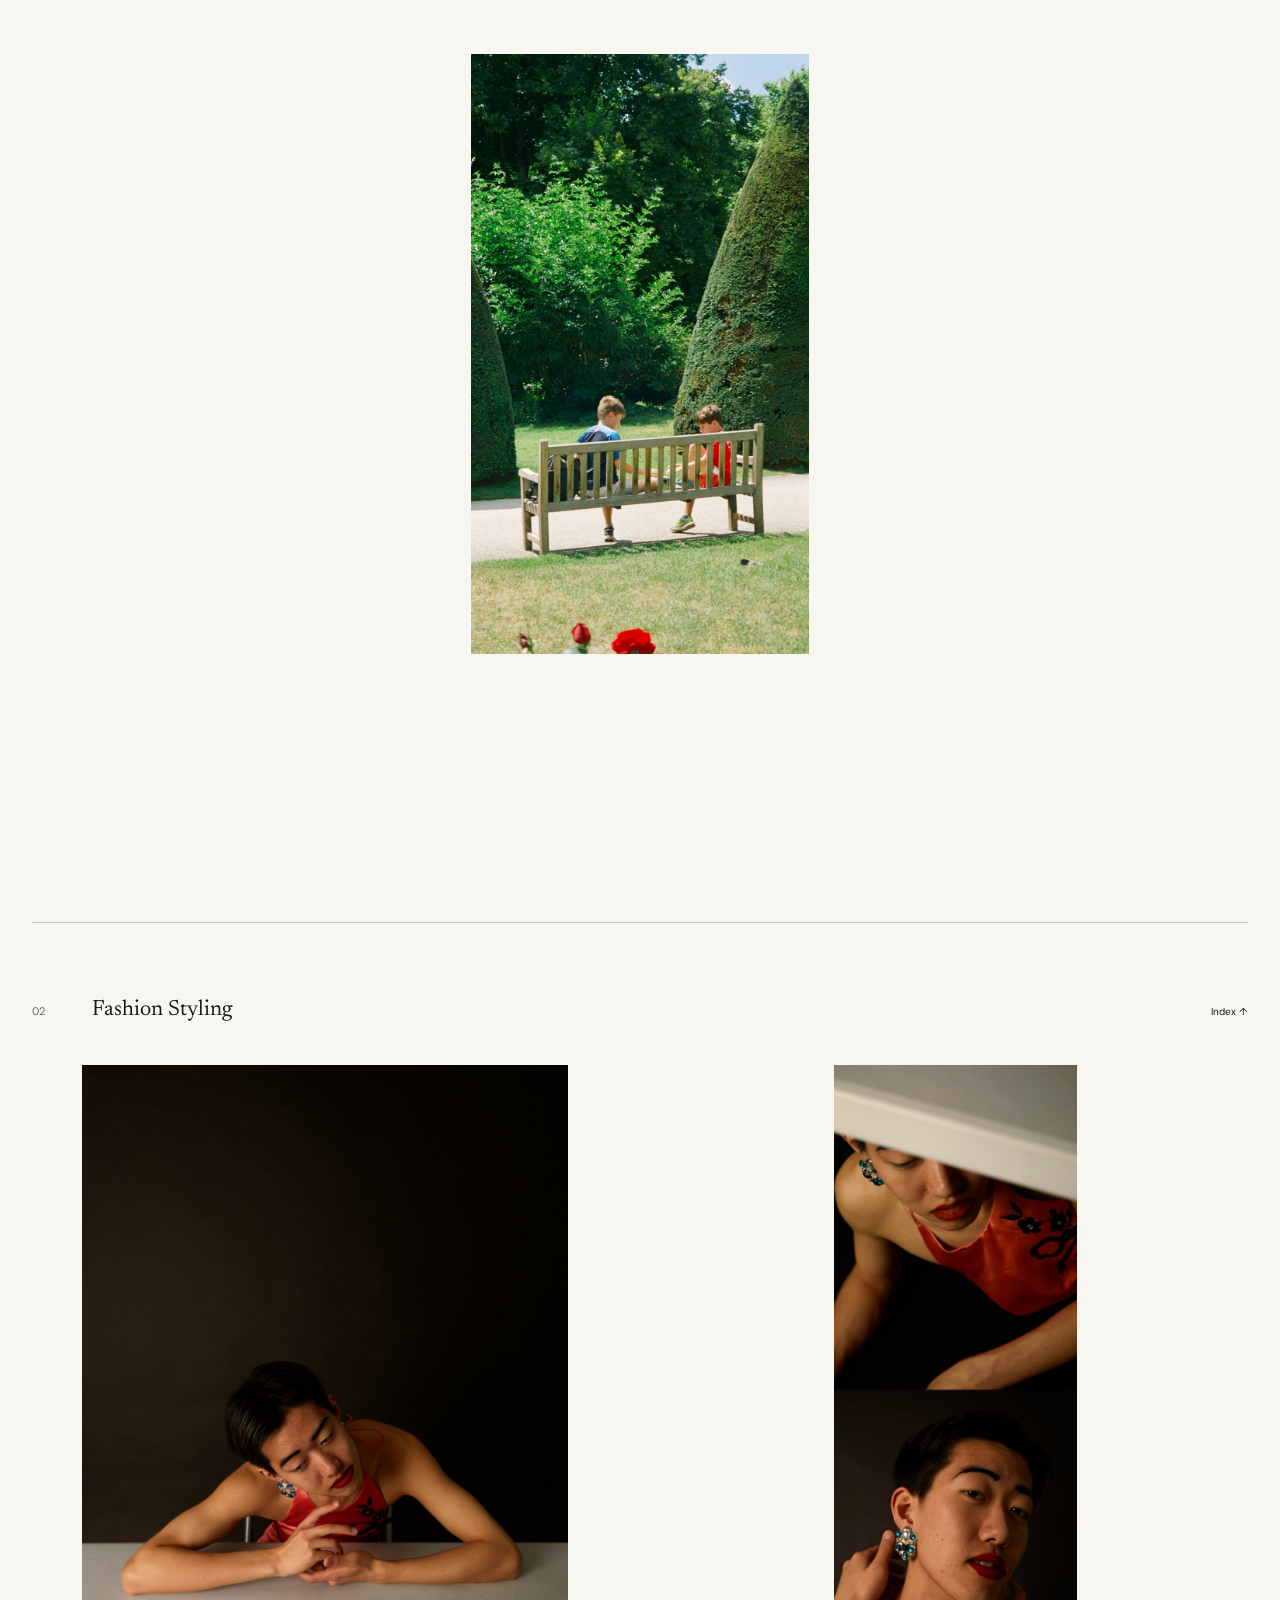
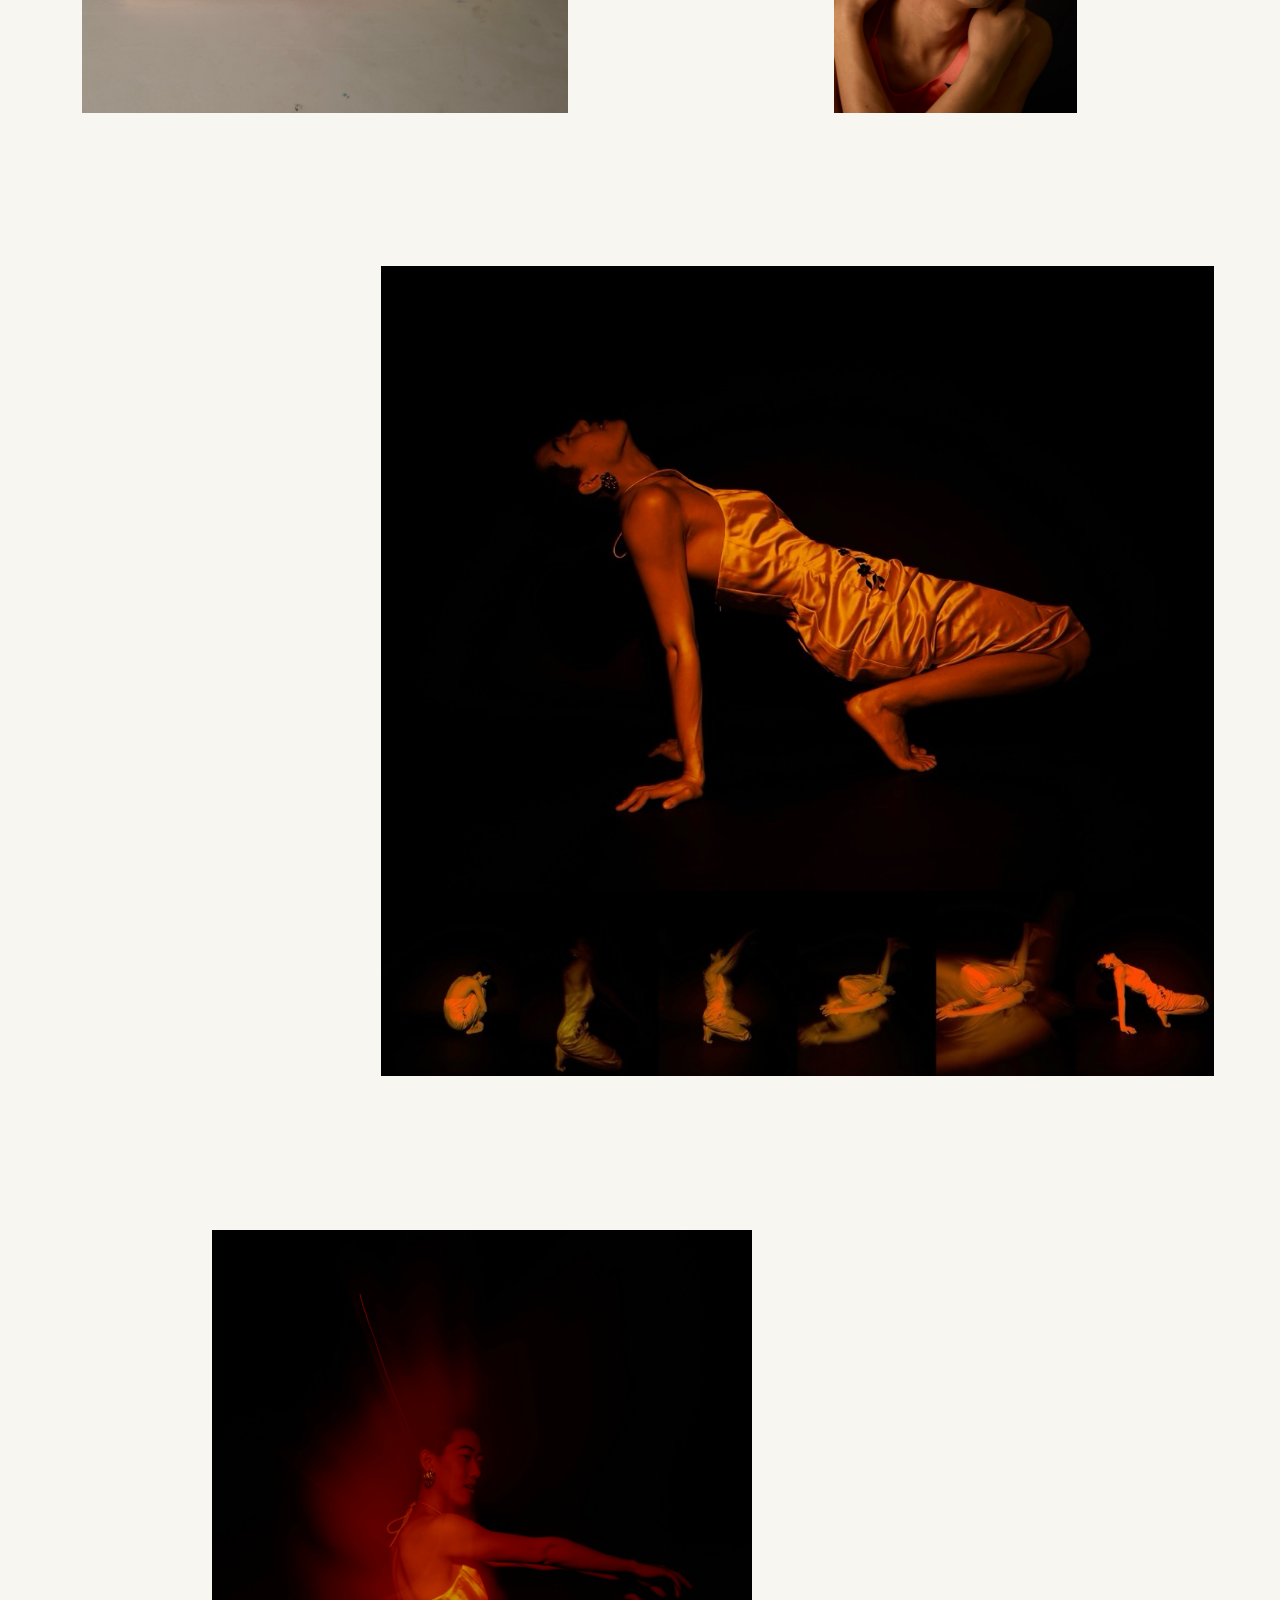
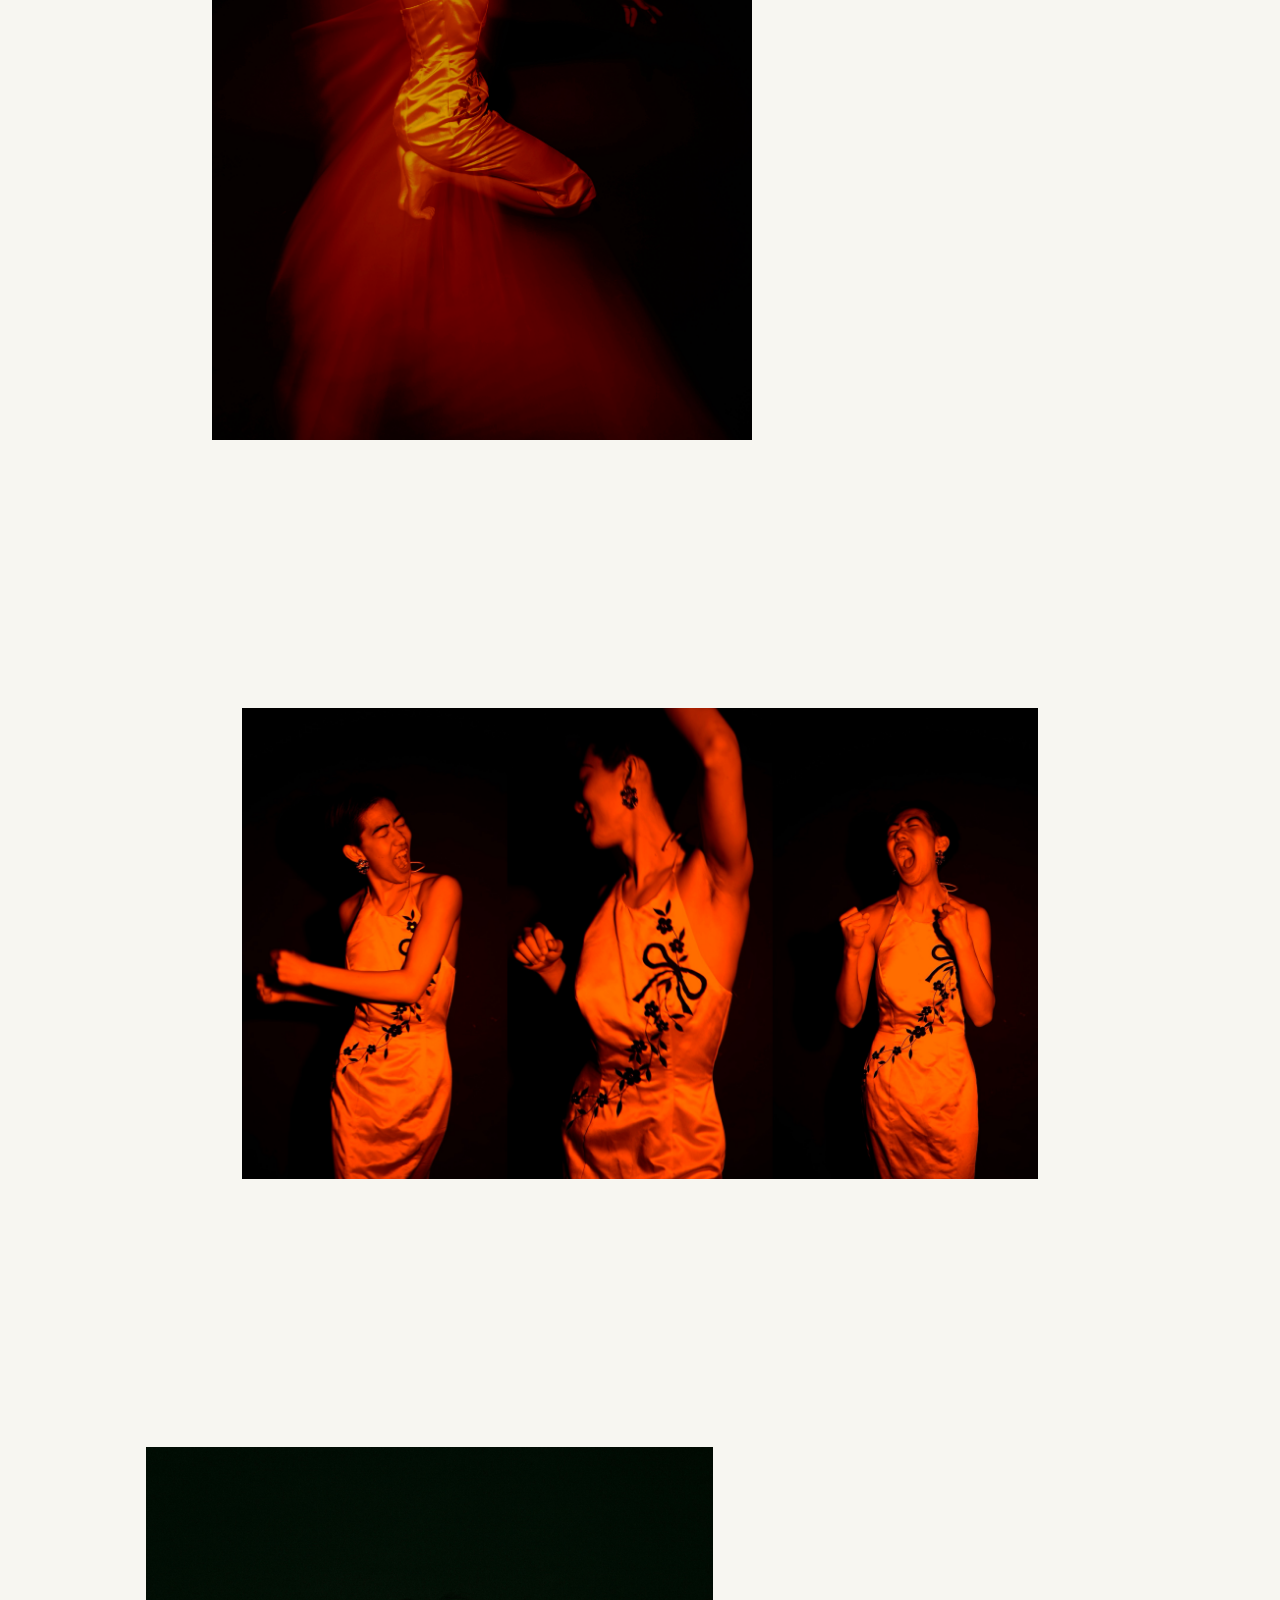
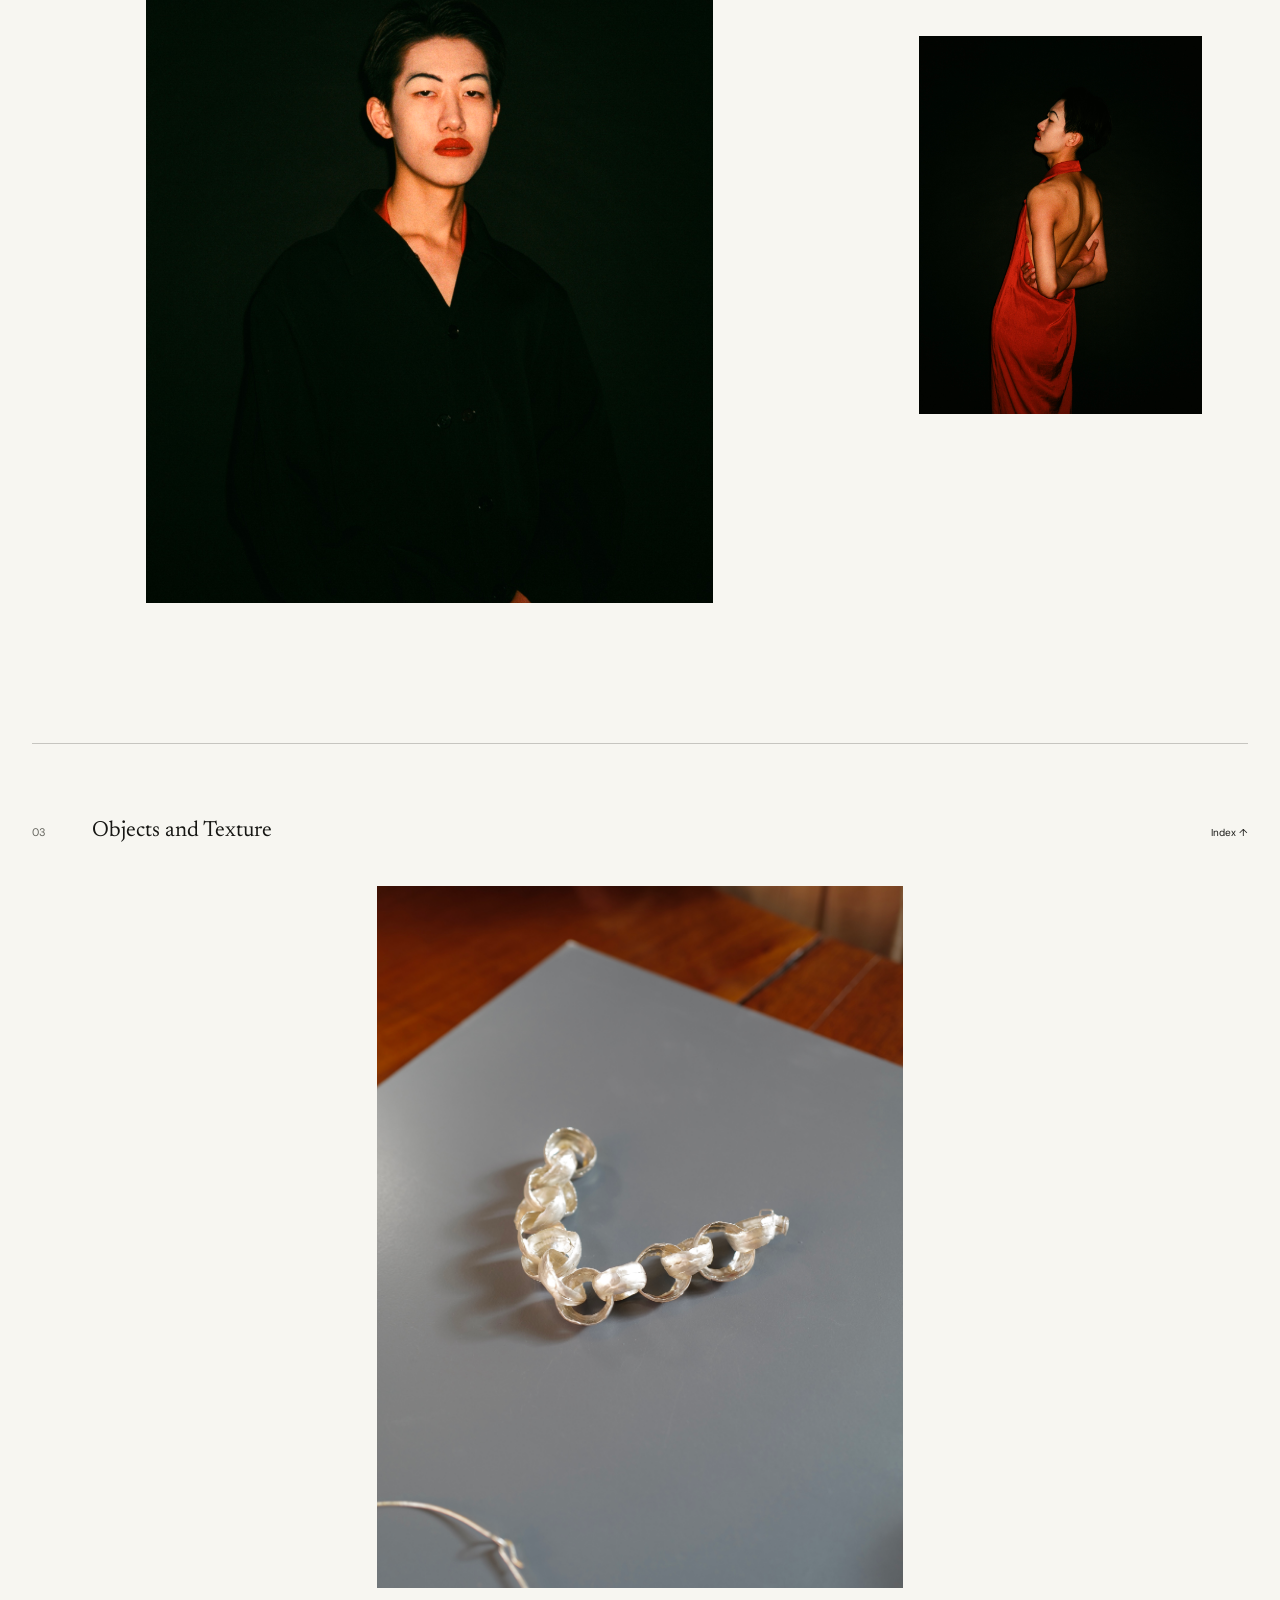
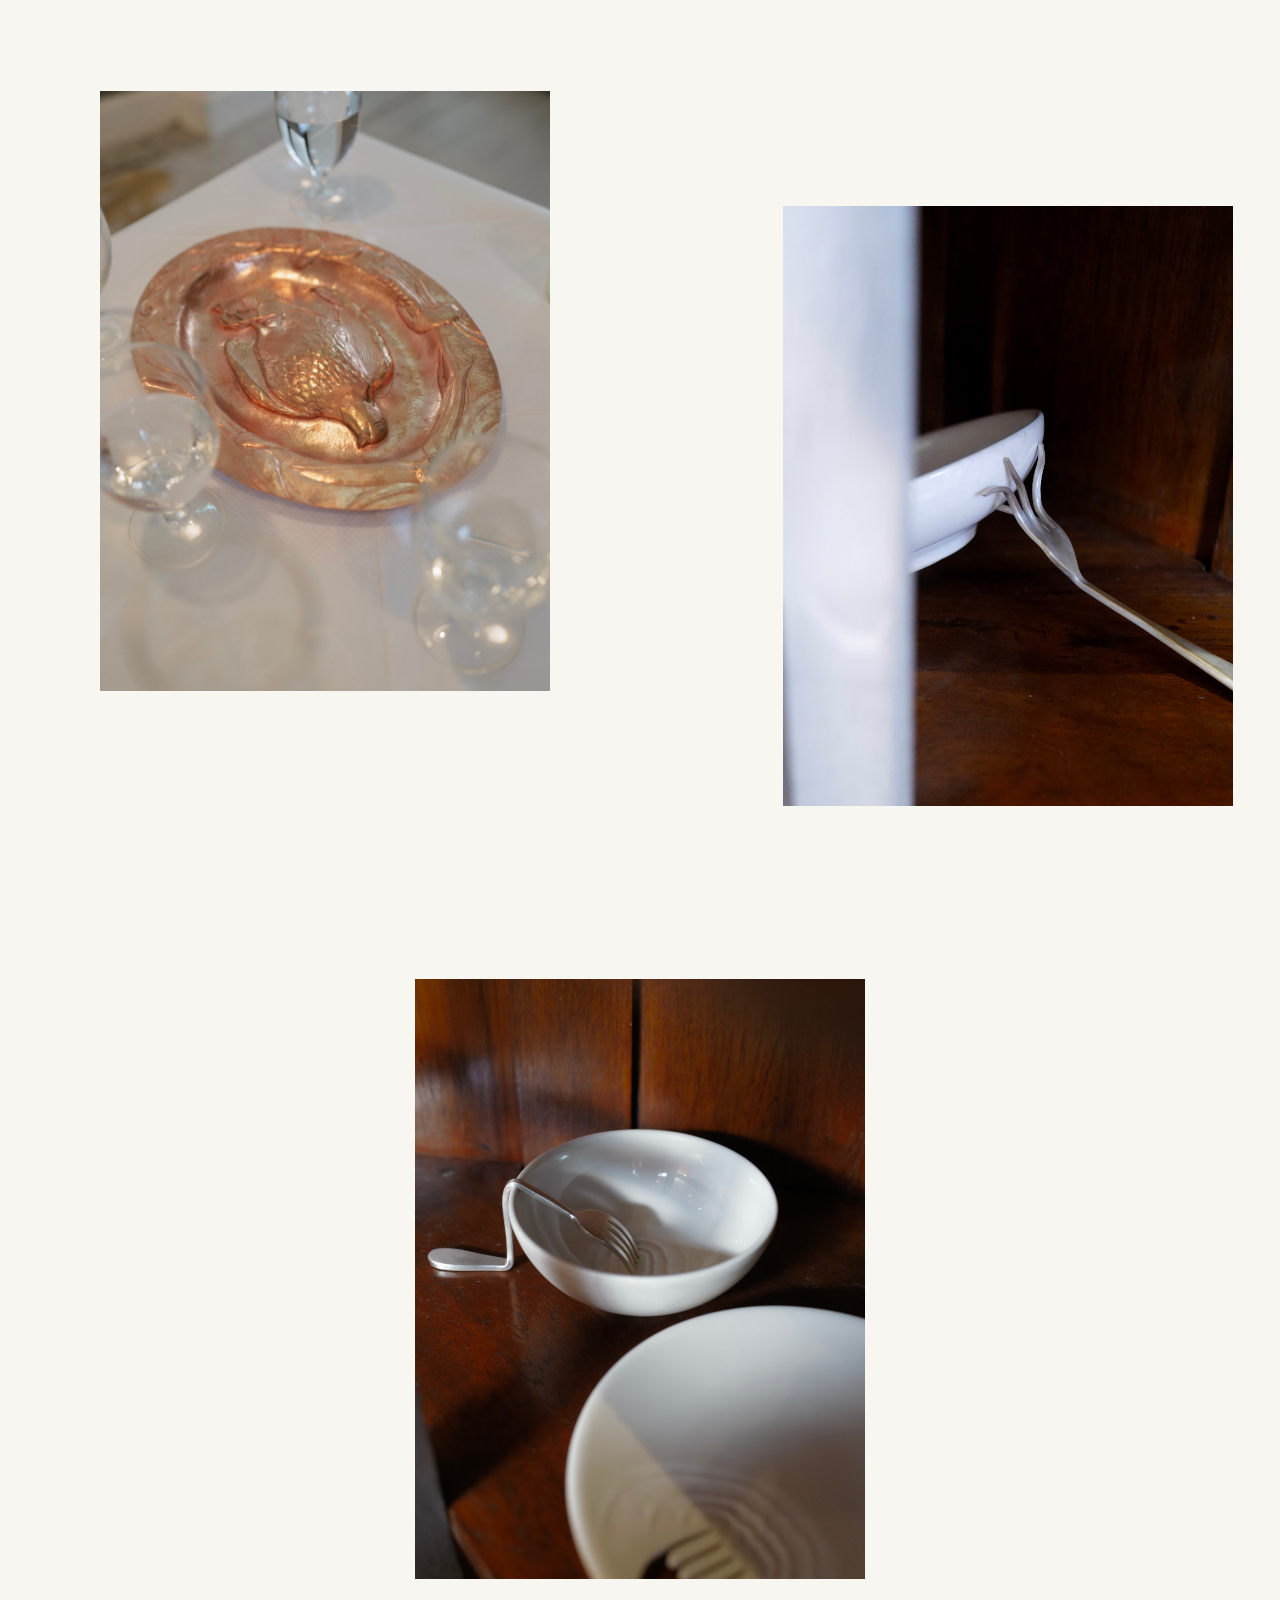
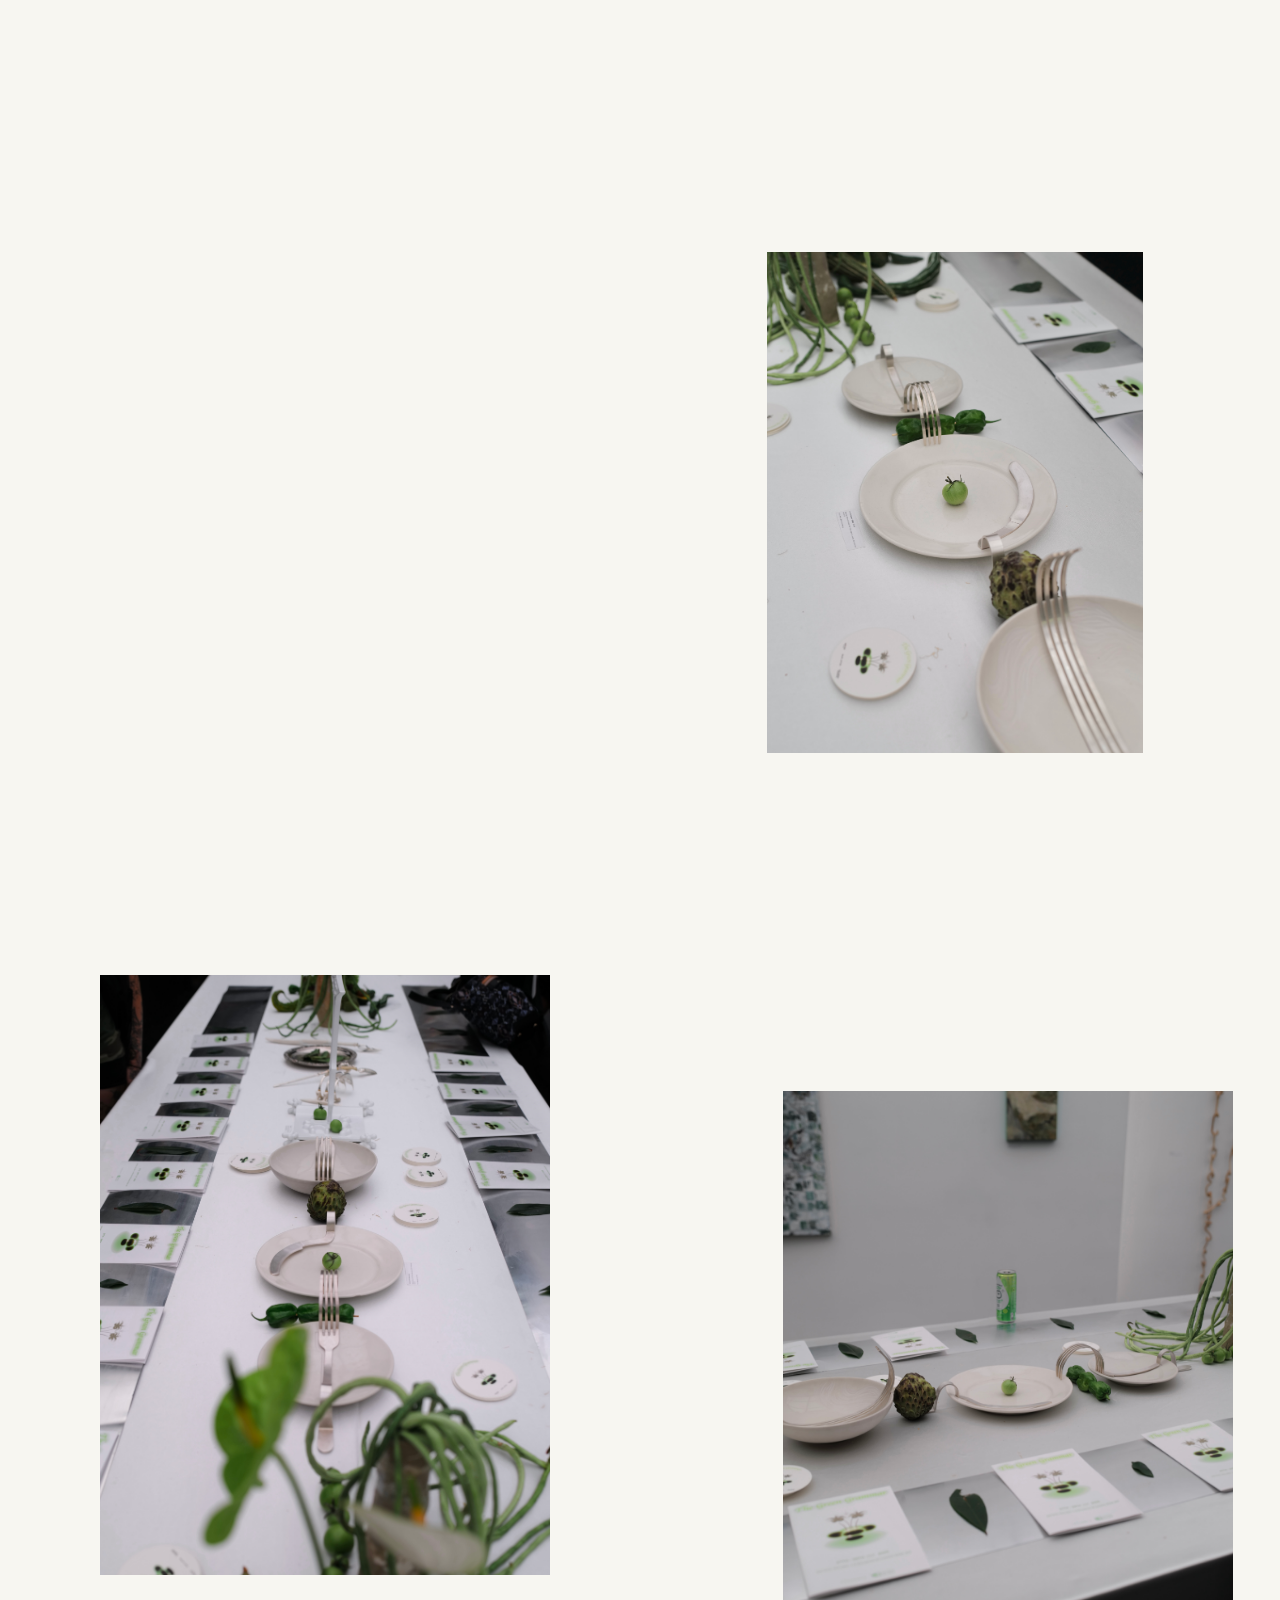
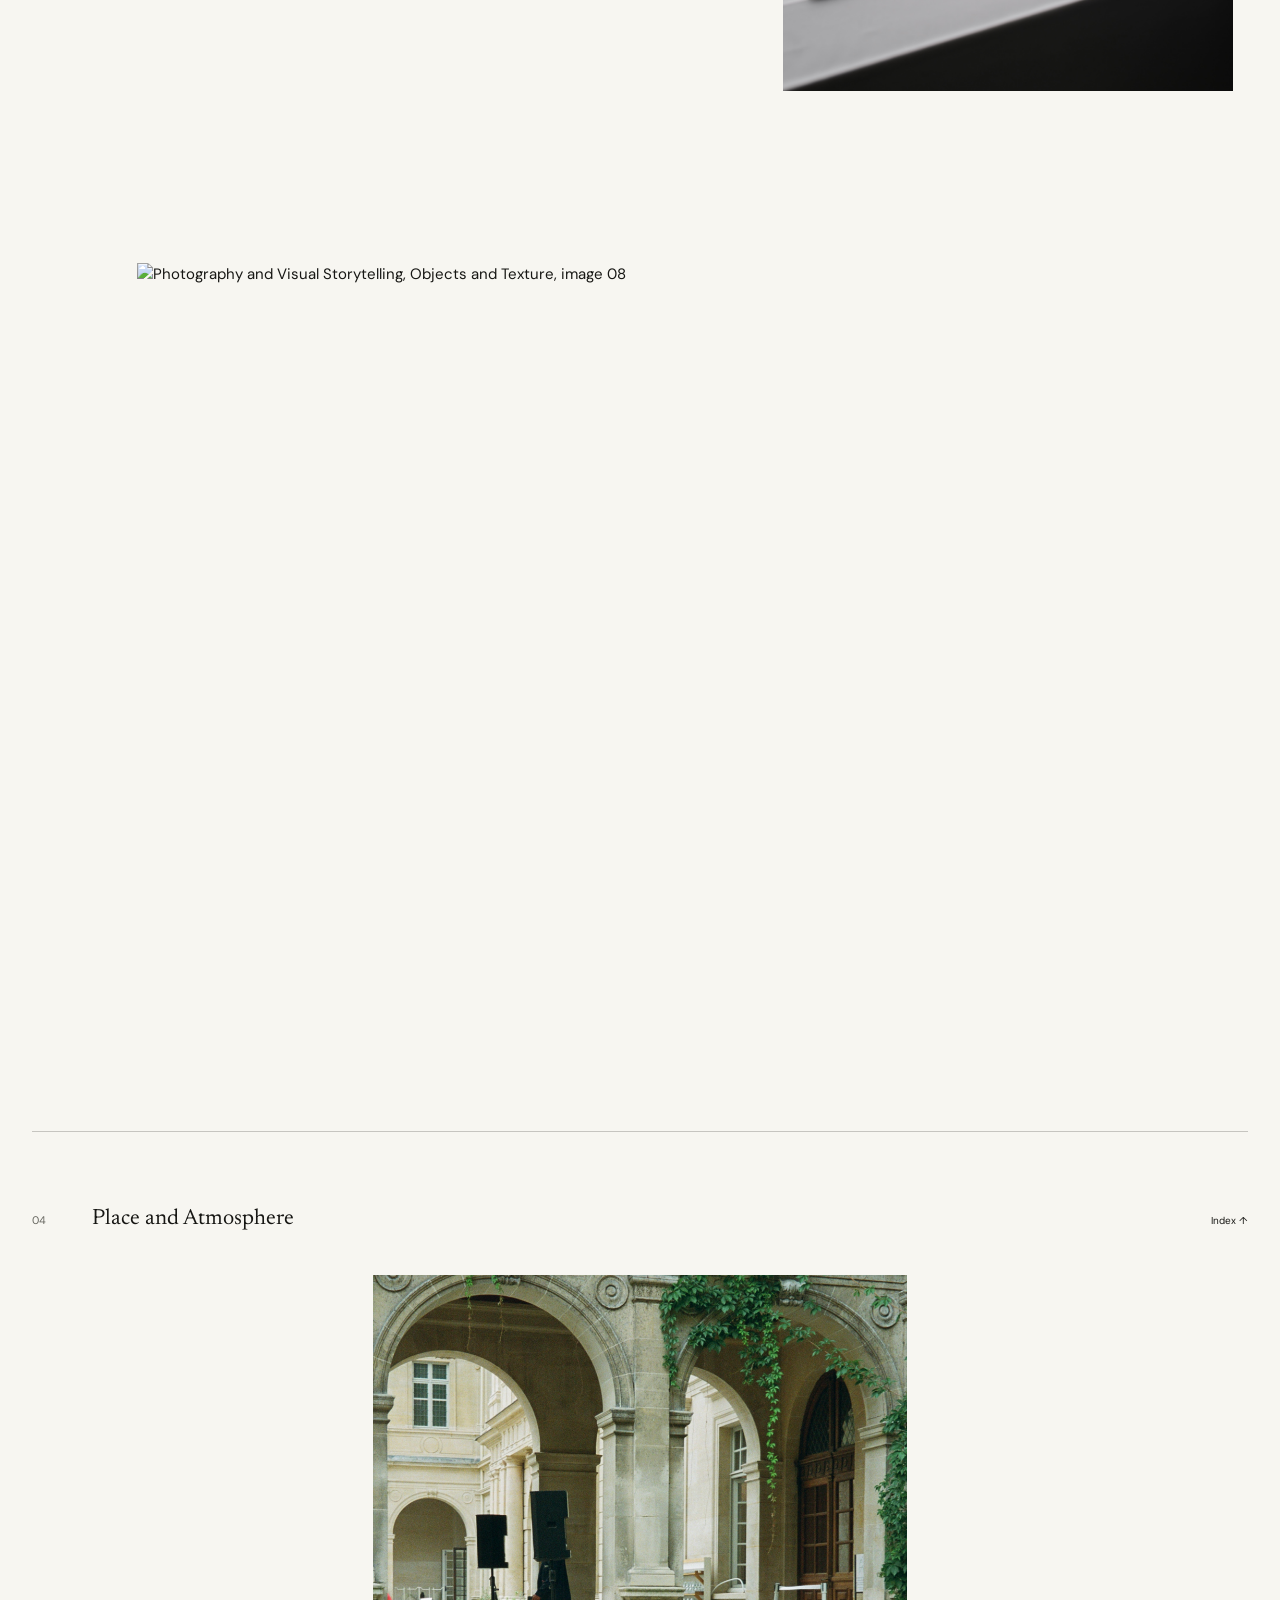
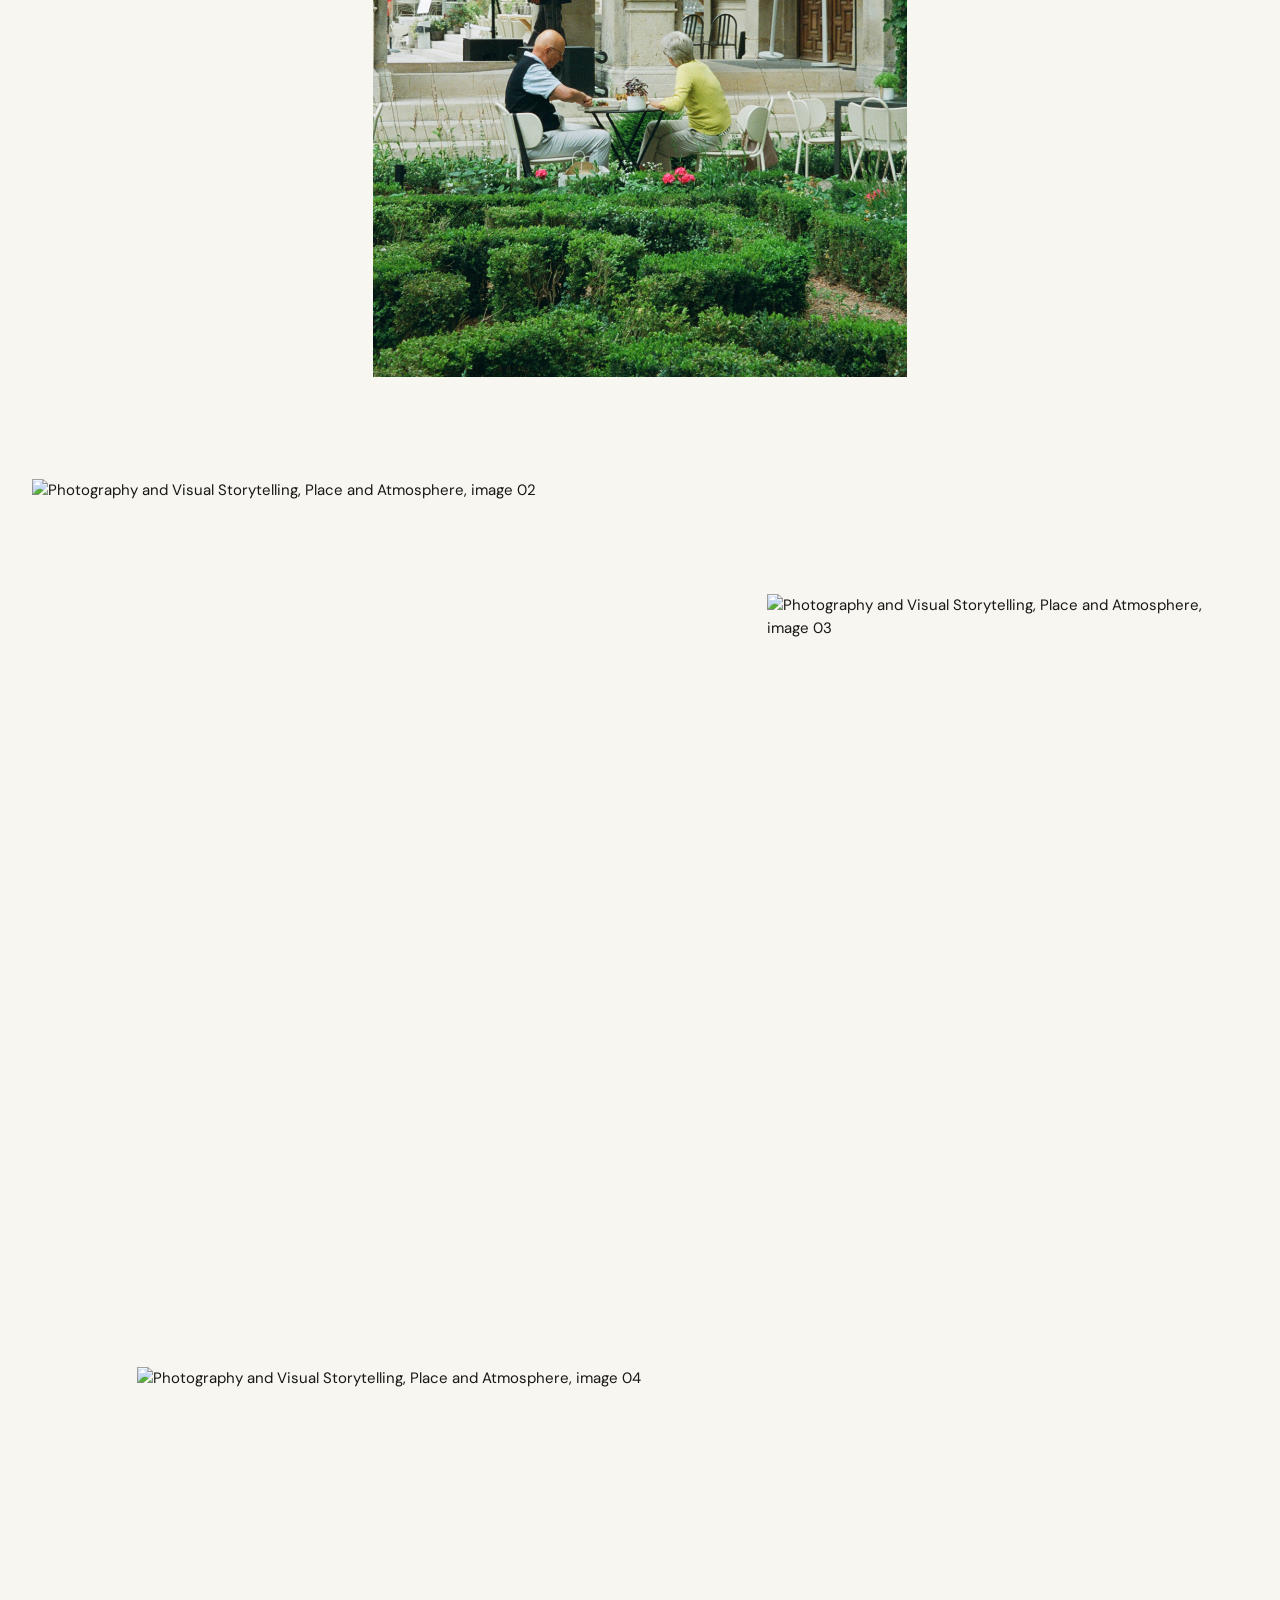
==== commit fd79e037: "feat: refine project Updates AI research content and visual sequencing, standardises project skills," ====
--- a/work/photography-visual-storytelling/index.html
+++ b/work/photography-visual-storytelling/index.html
@@ -6,8 +6,8 @@
   <base href="../../">
   <meta name="description" content="Photography and visual storytelling by Audris Li — a section-based visual essay.">
   <title>Photography &amp; Visual Storytelling — Audris Li</title>
-  <link rel="stylesheet" href="src/styles/site.css?v=20260624-7">
-  <script type="module" src="src/scripts/photography.js?v=20260624-7"></script>
+  <link rel="stylesheet" href="src/styles/site.css?v=20260627-layout-notes">
+  <script type="module" src="src/scripts/photography.js?v=20260627-layout-notes"></script>
 </head>
 <body class="photography-page">
   <header class="site-header" data-site-header></header>
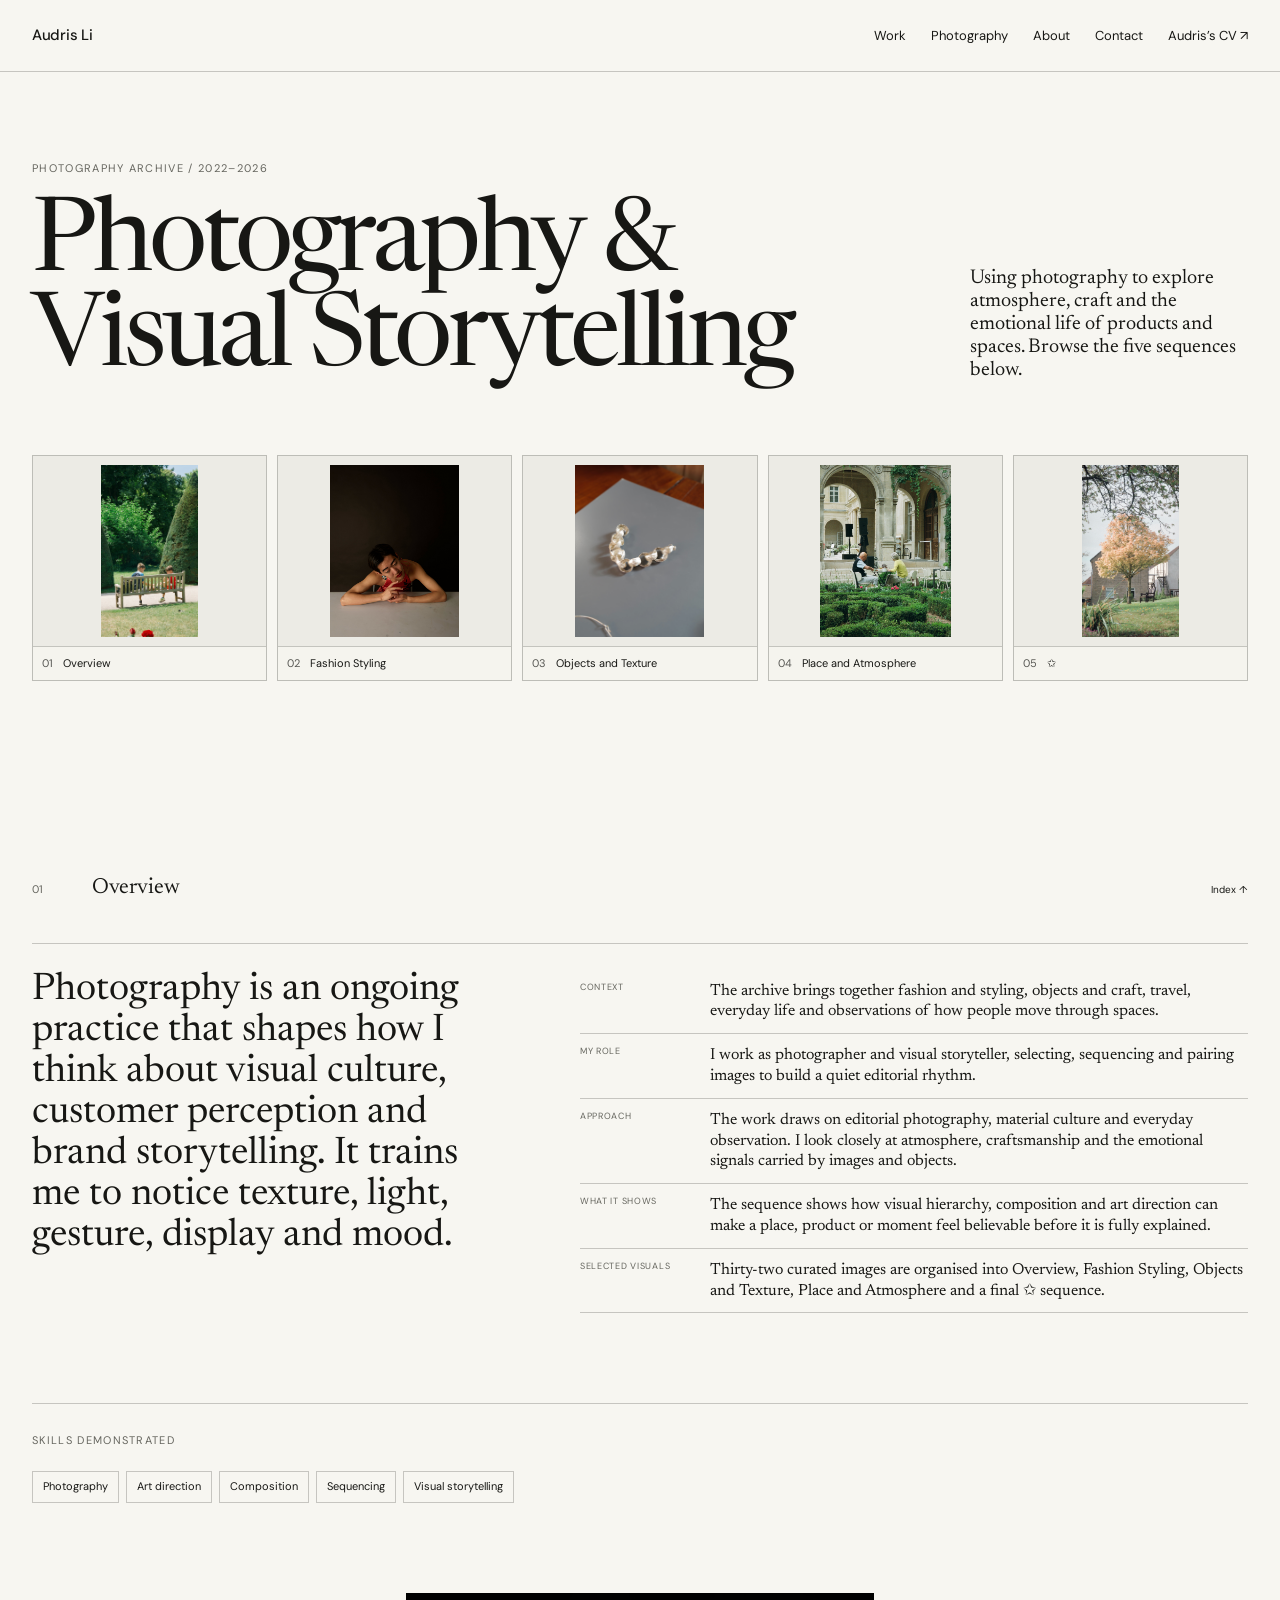
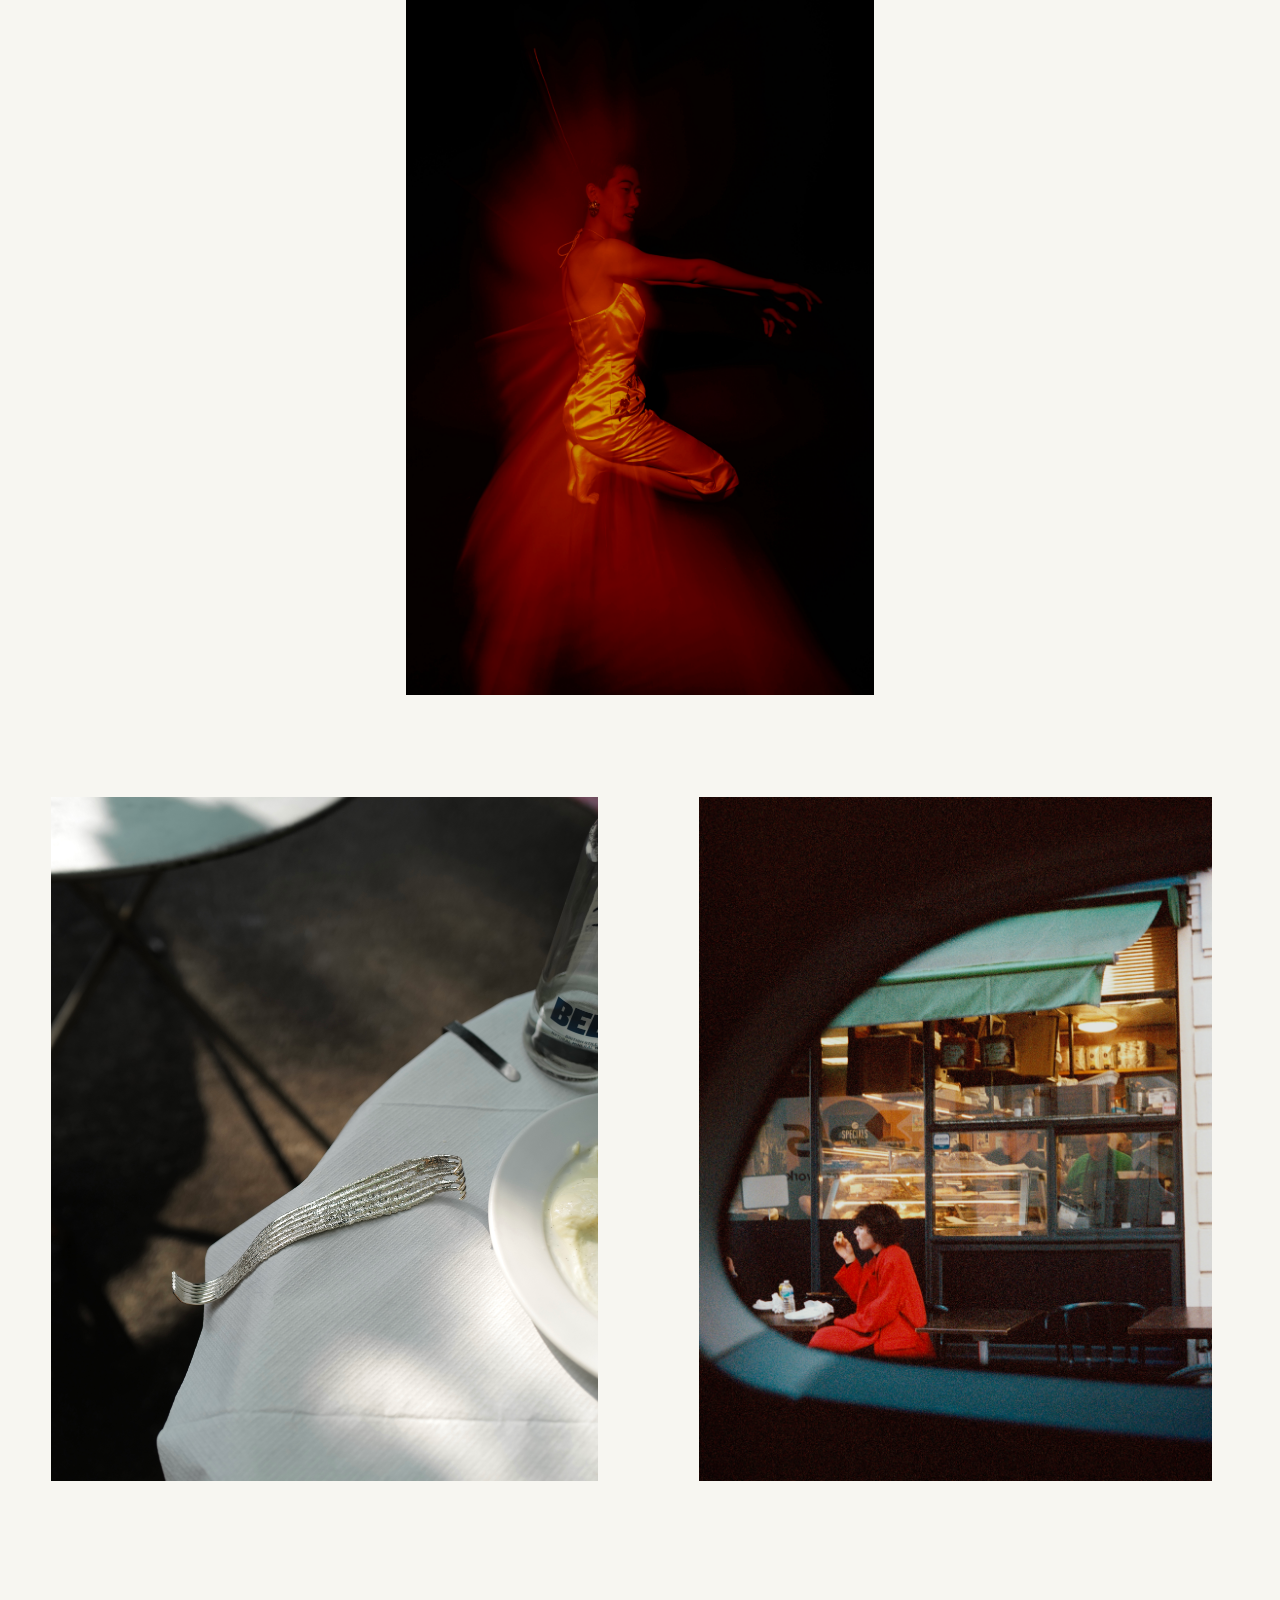
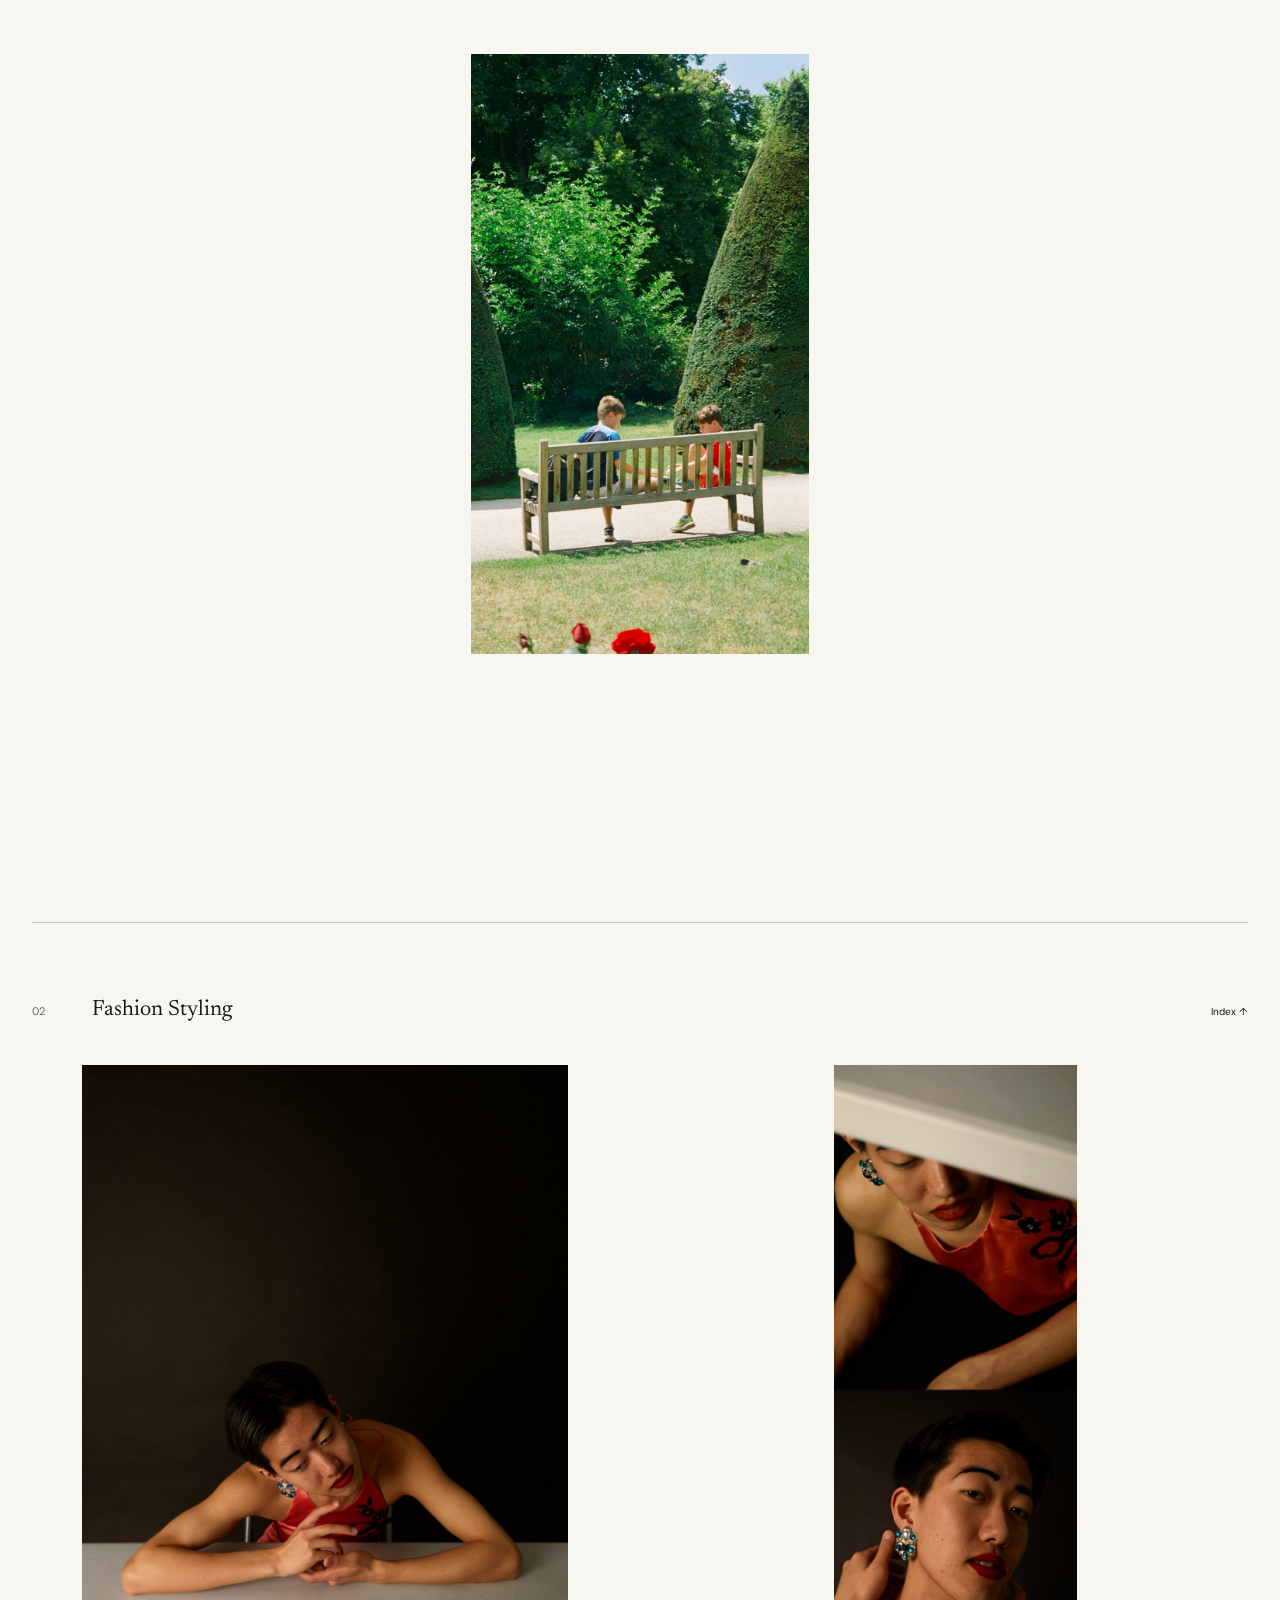
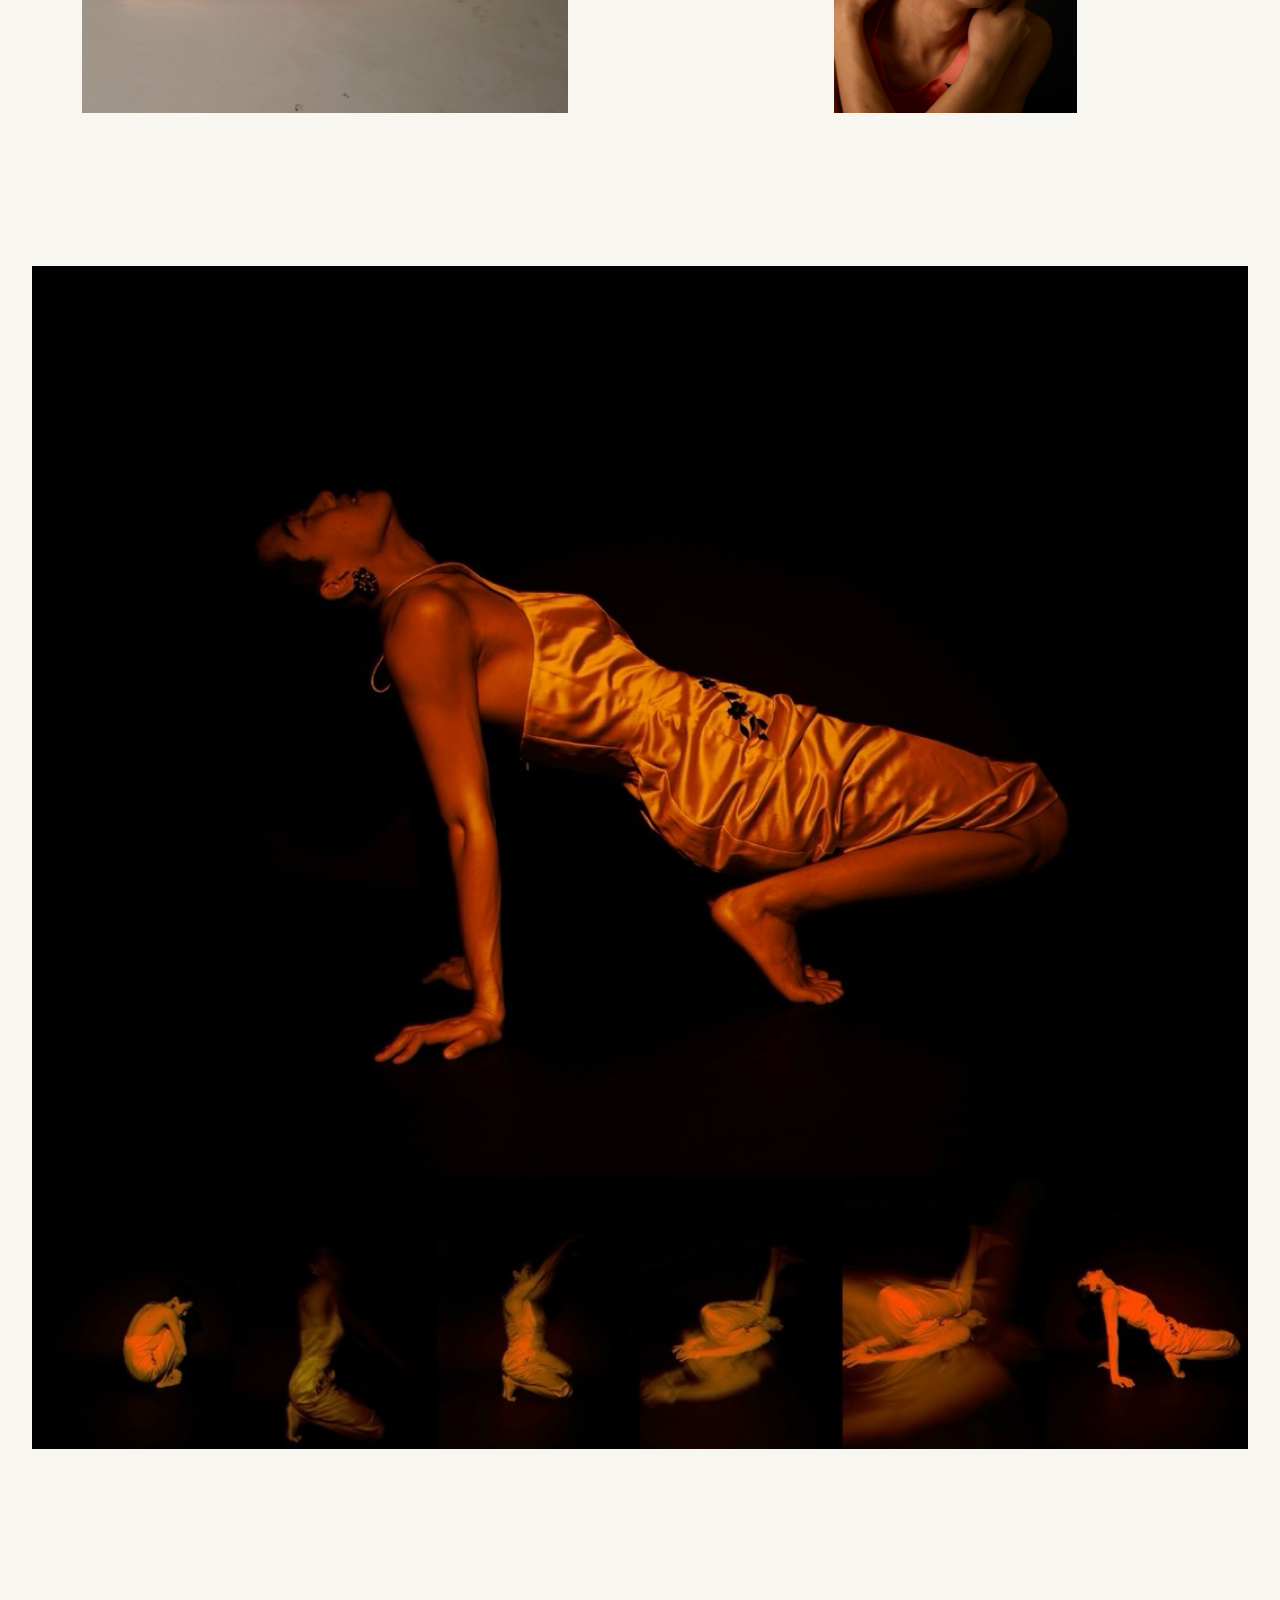
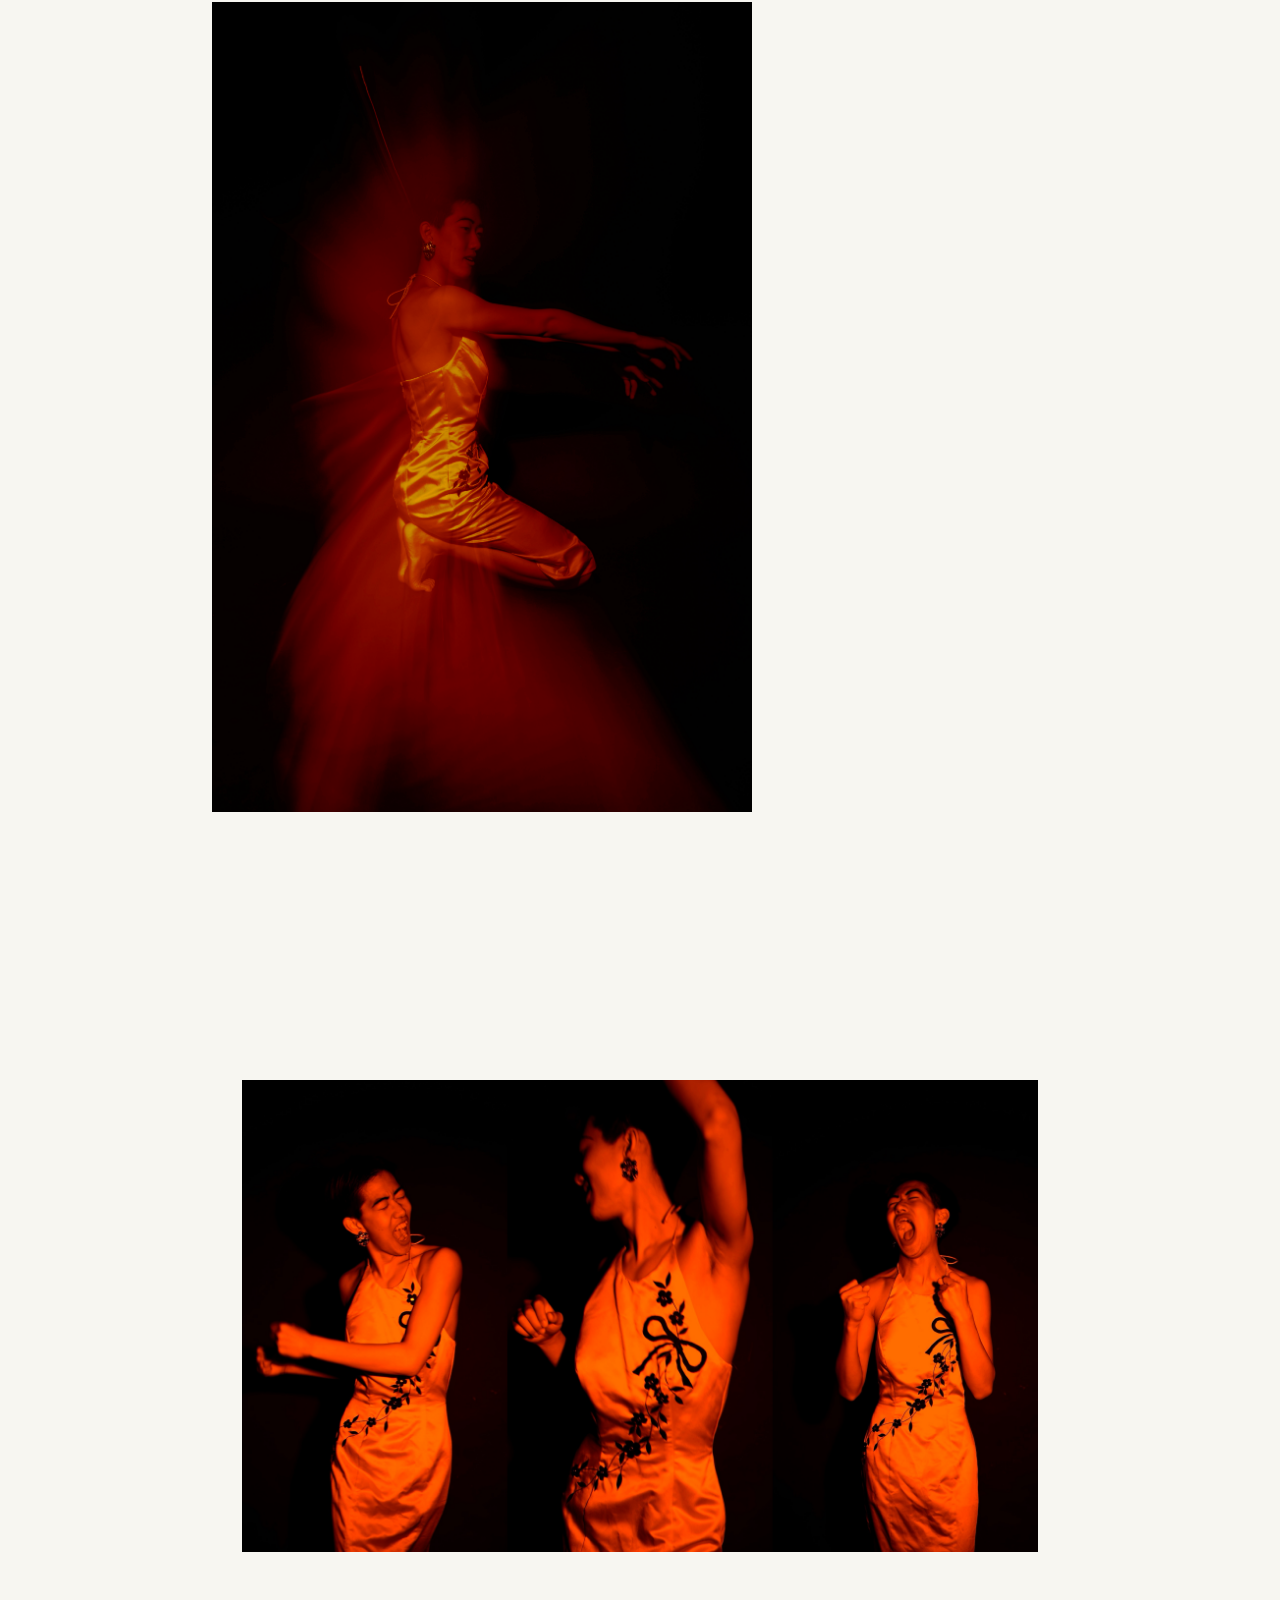
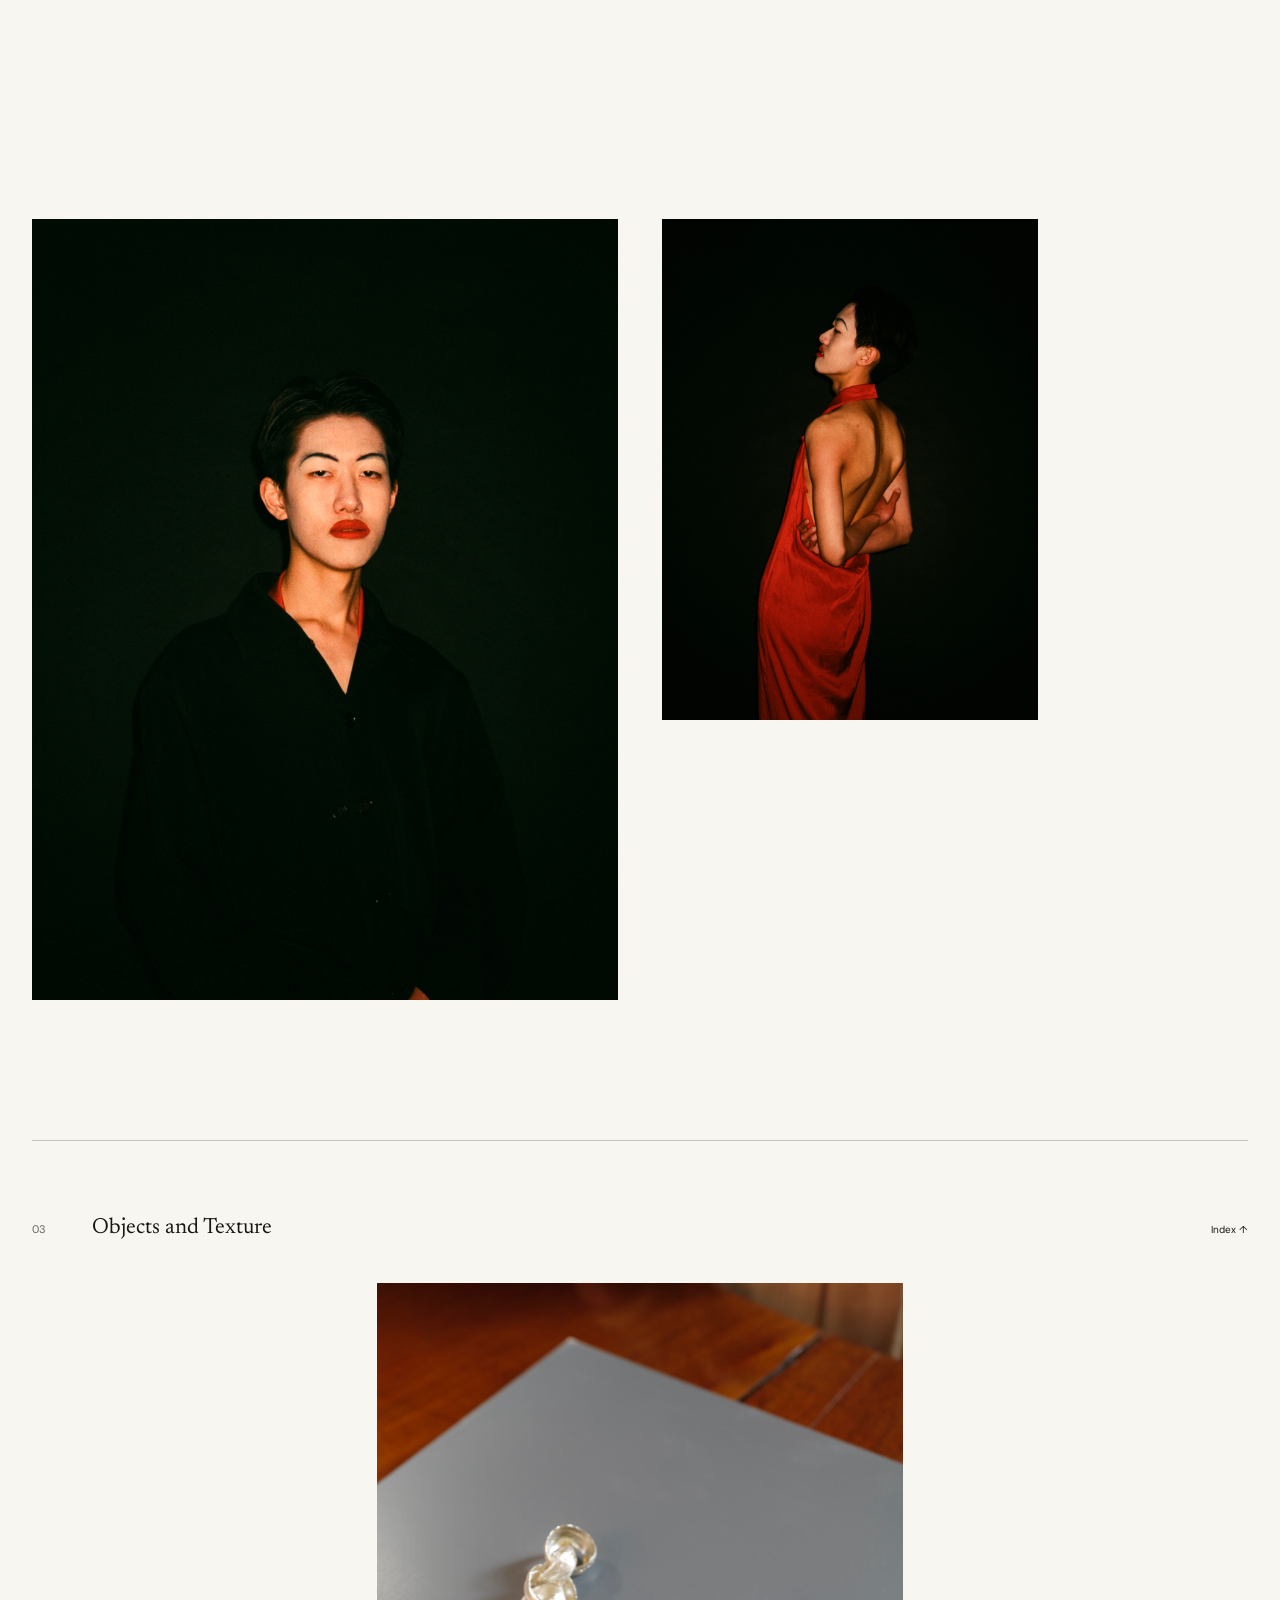
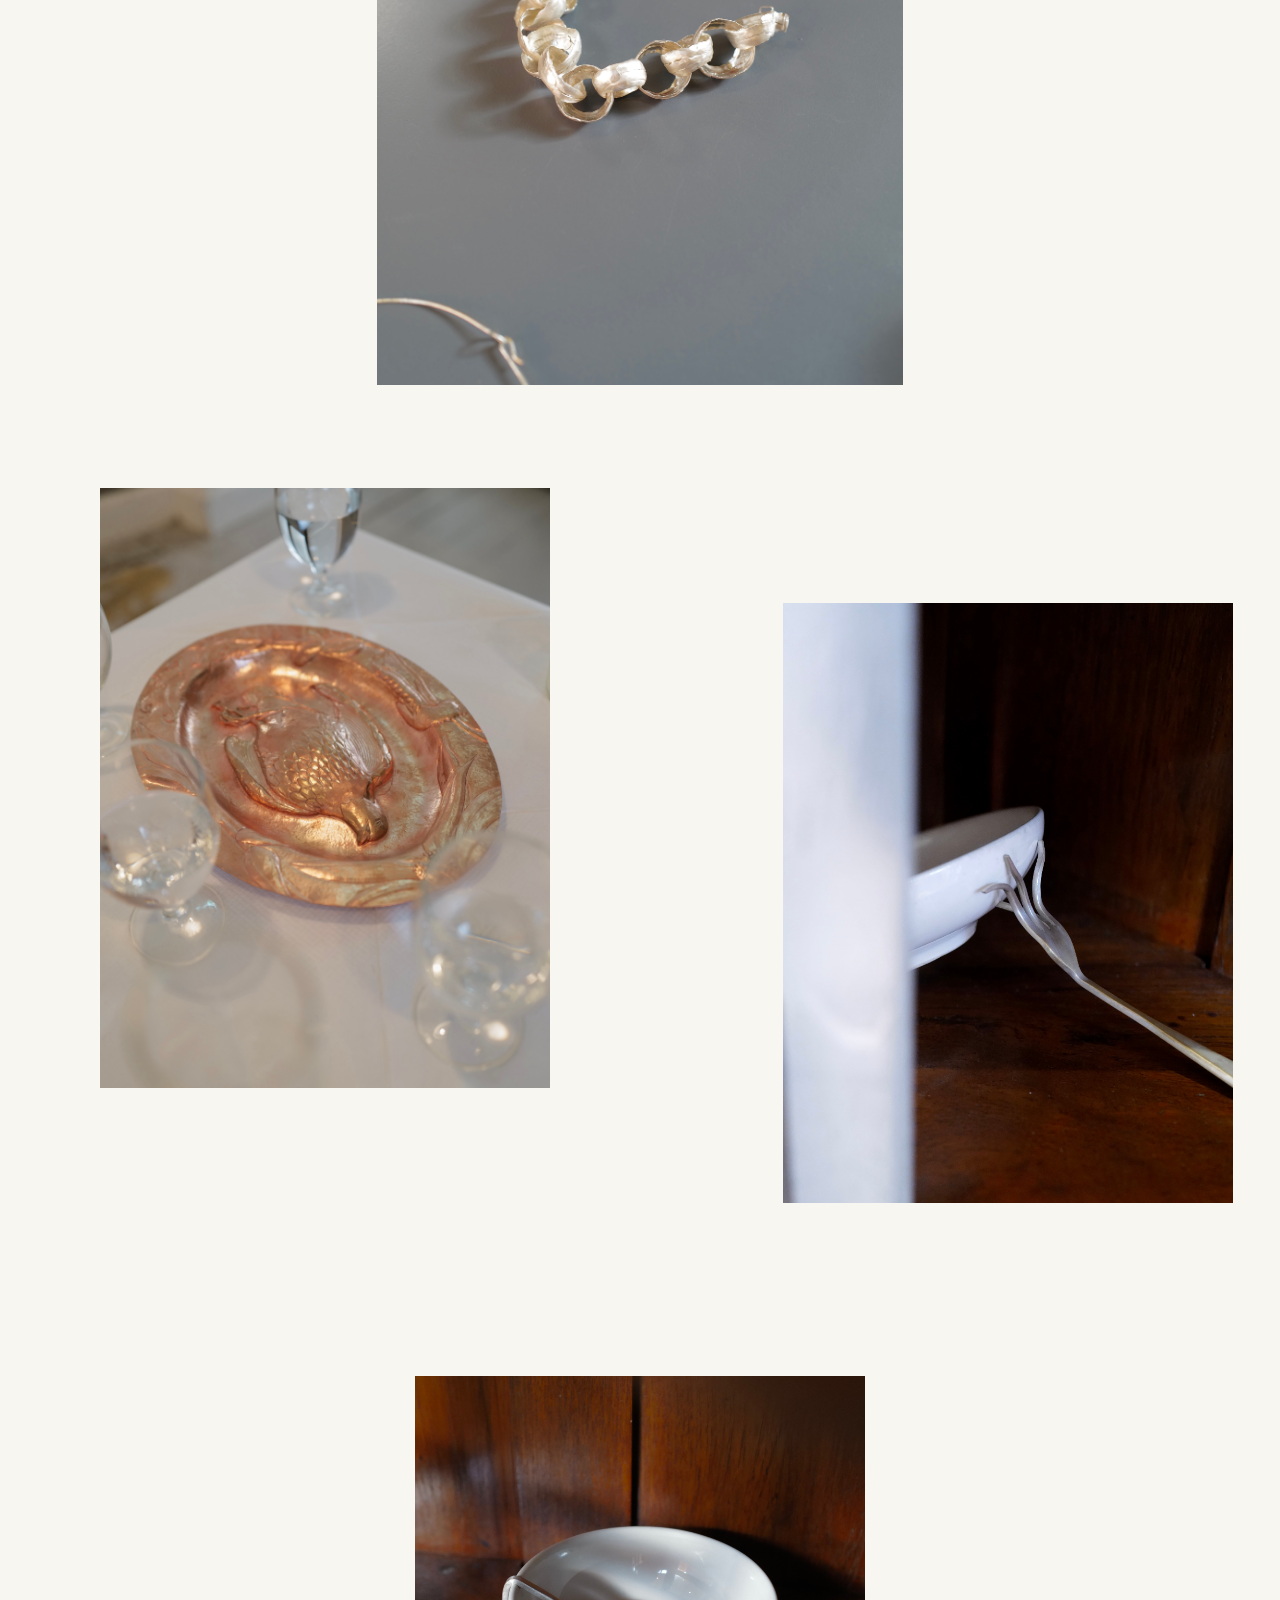
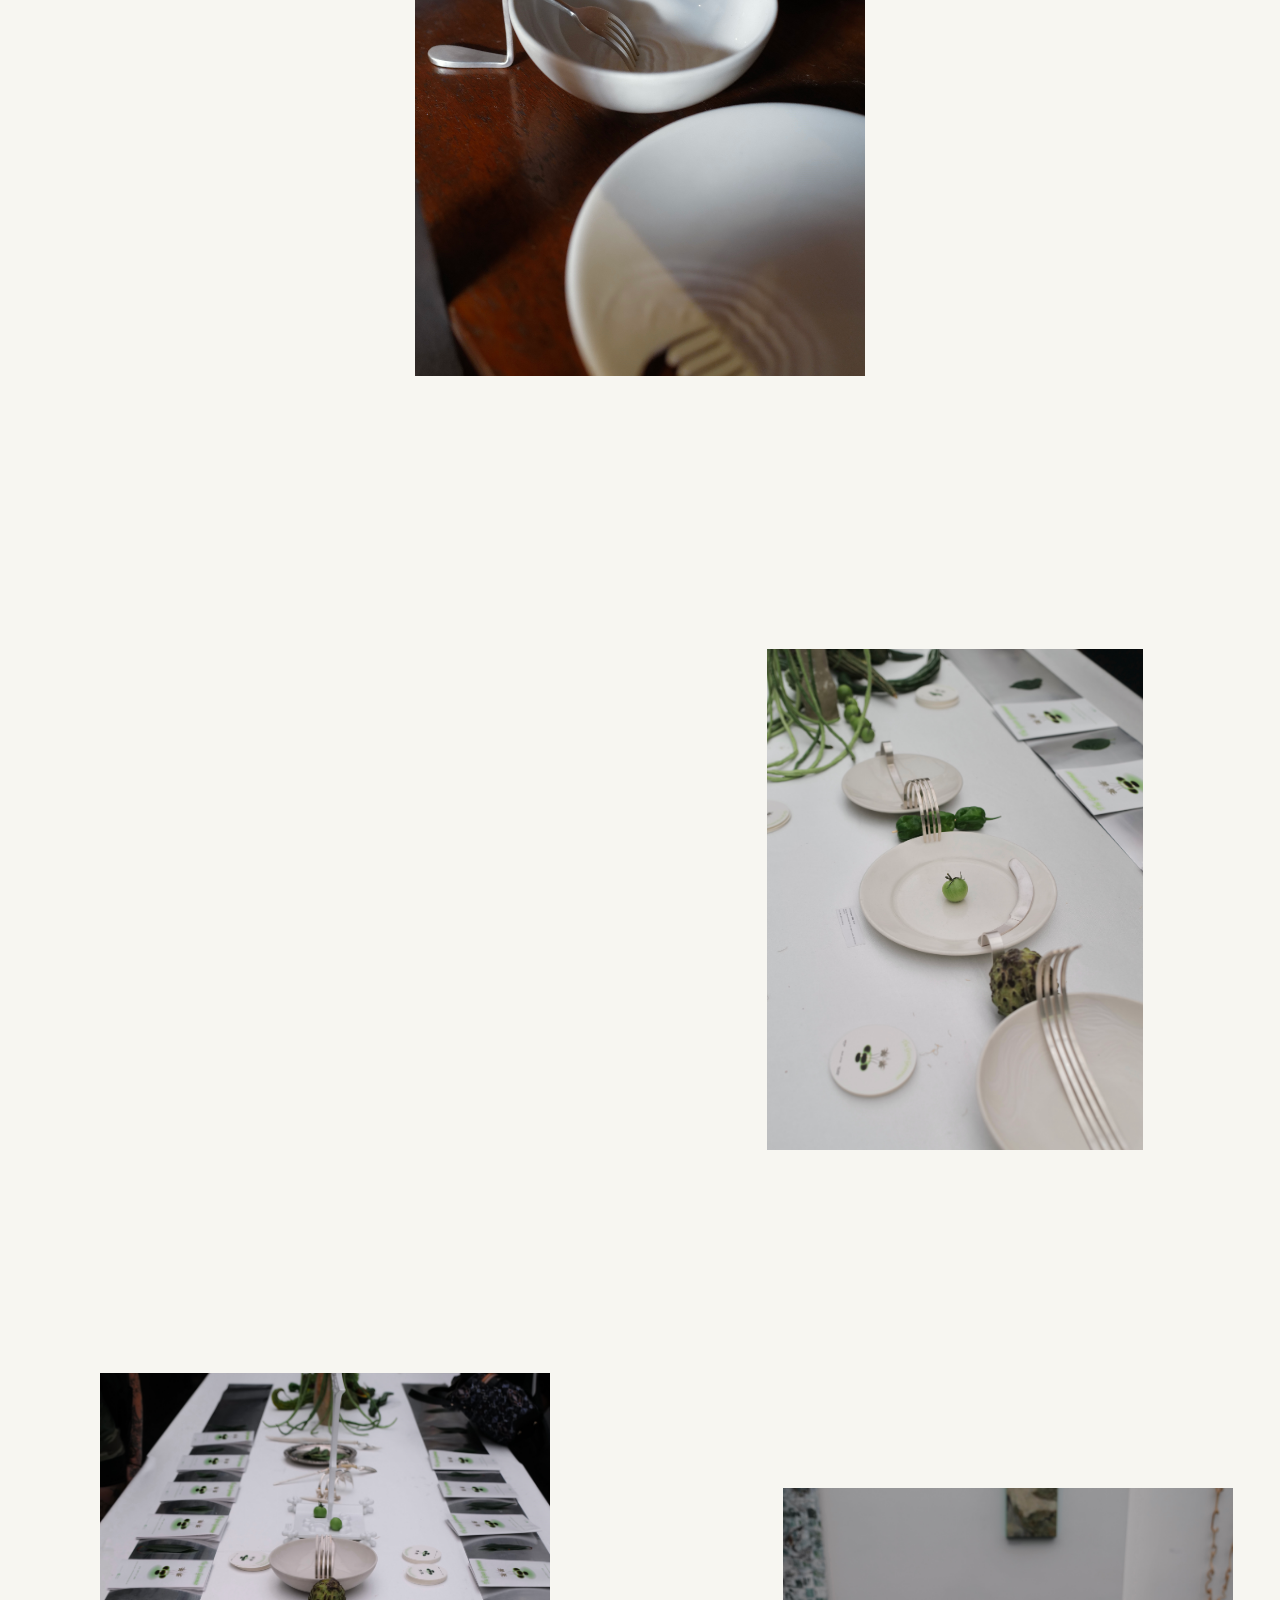
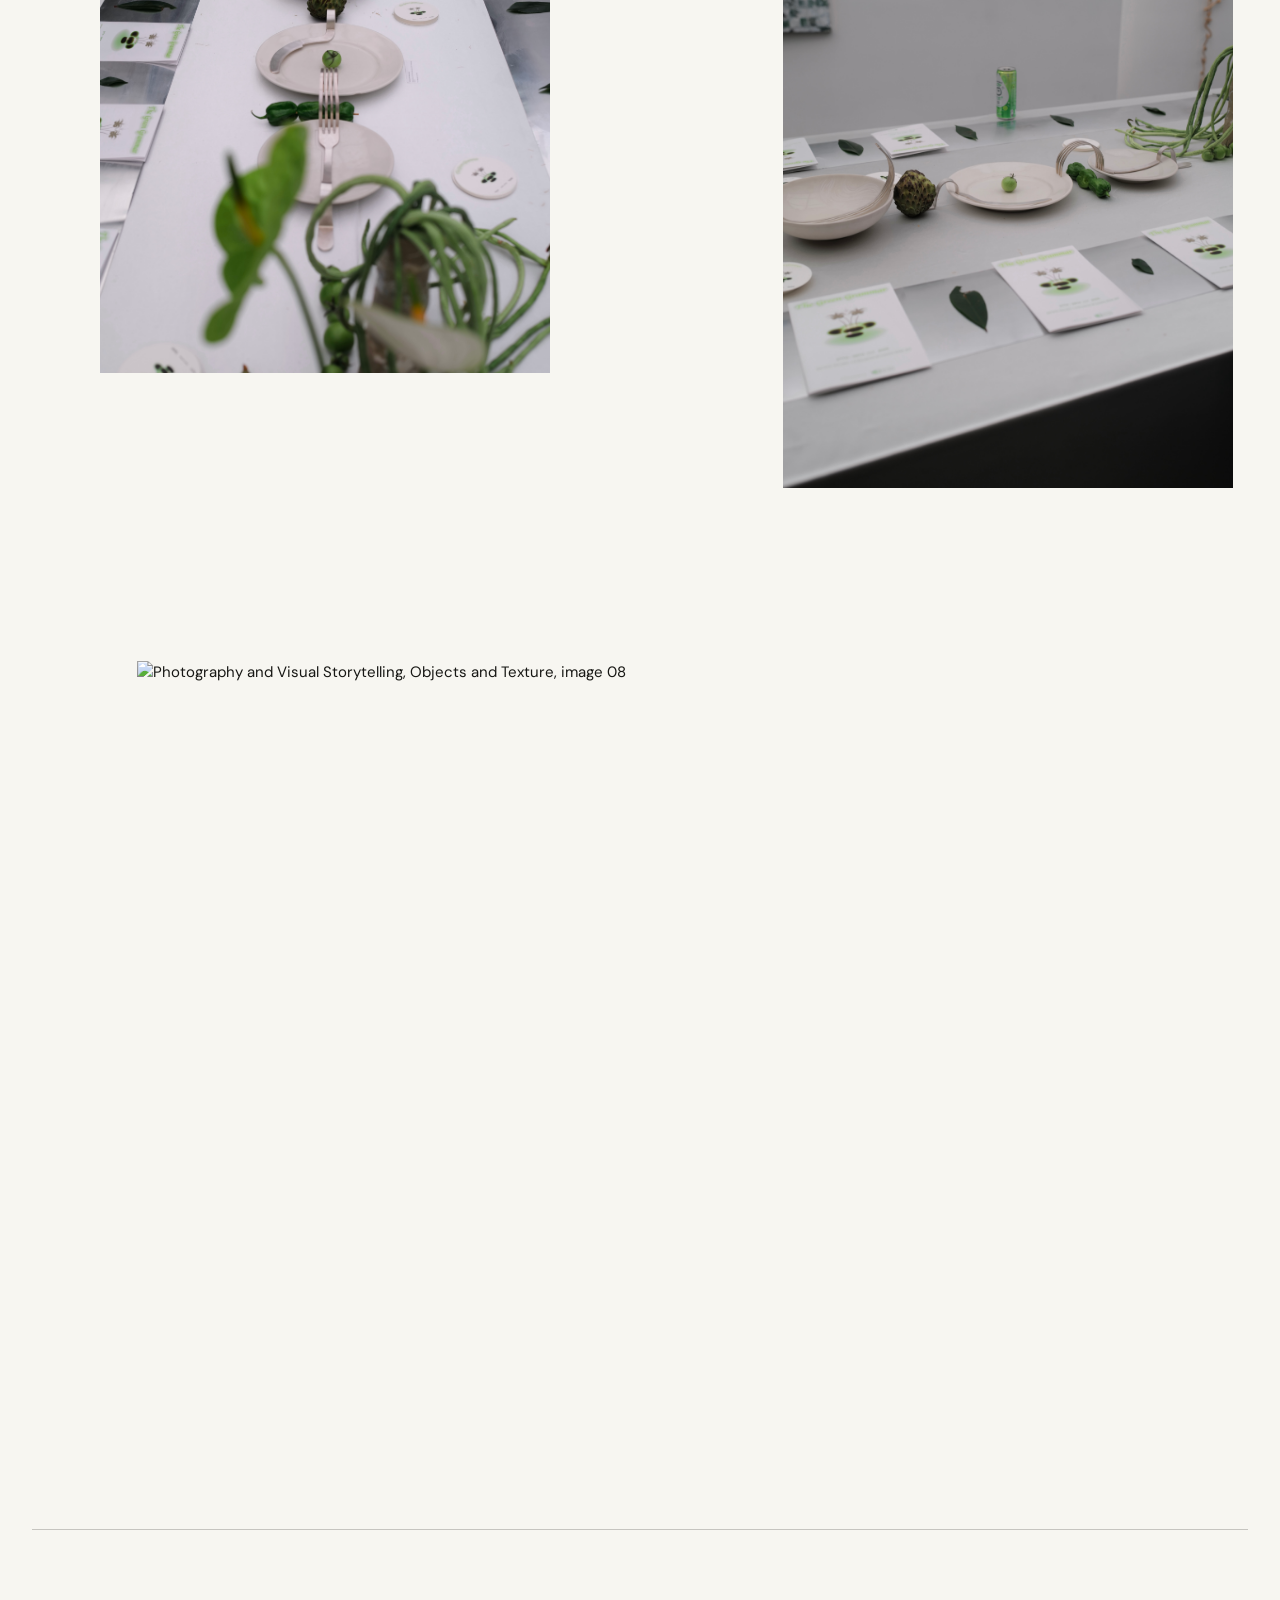
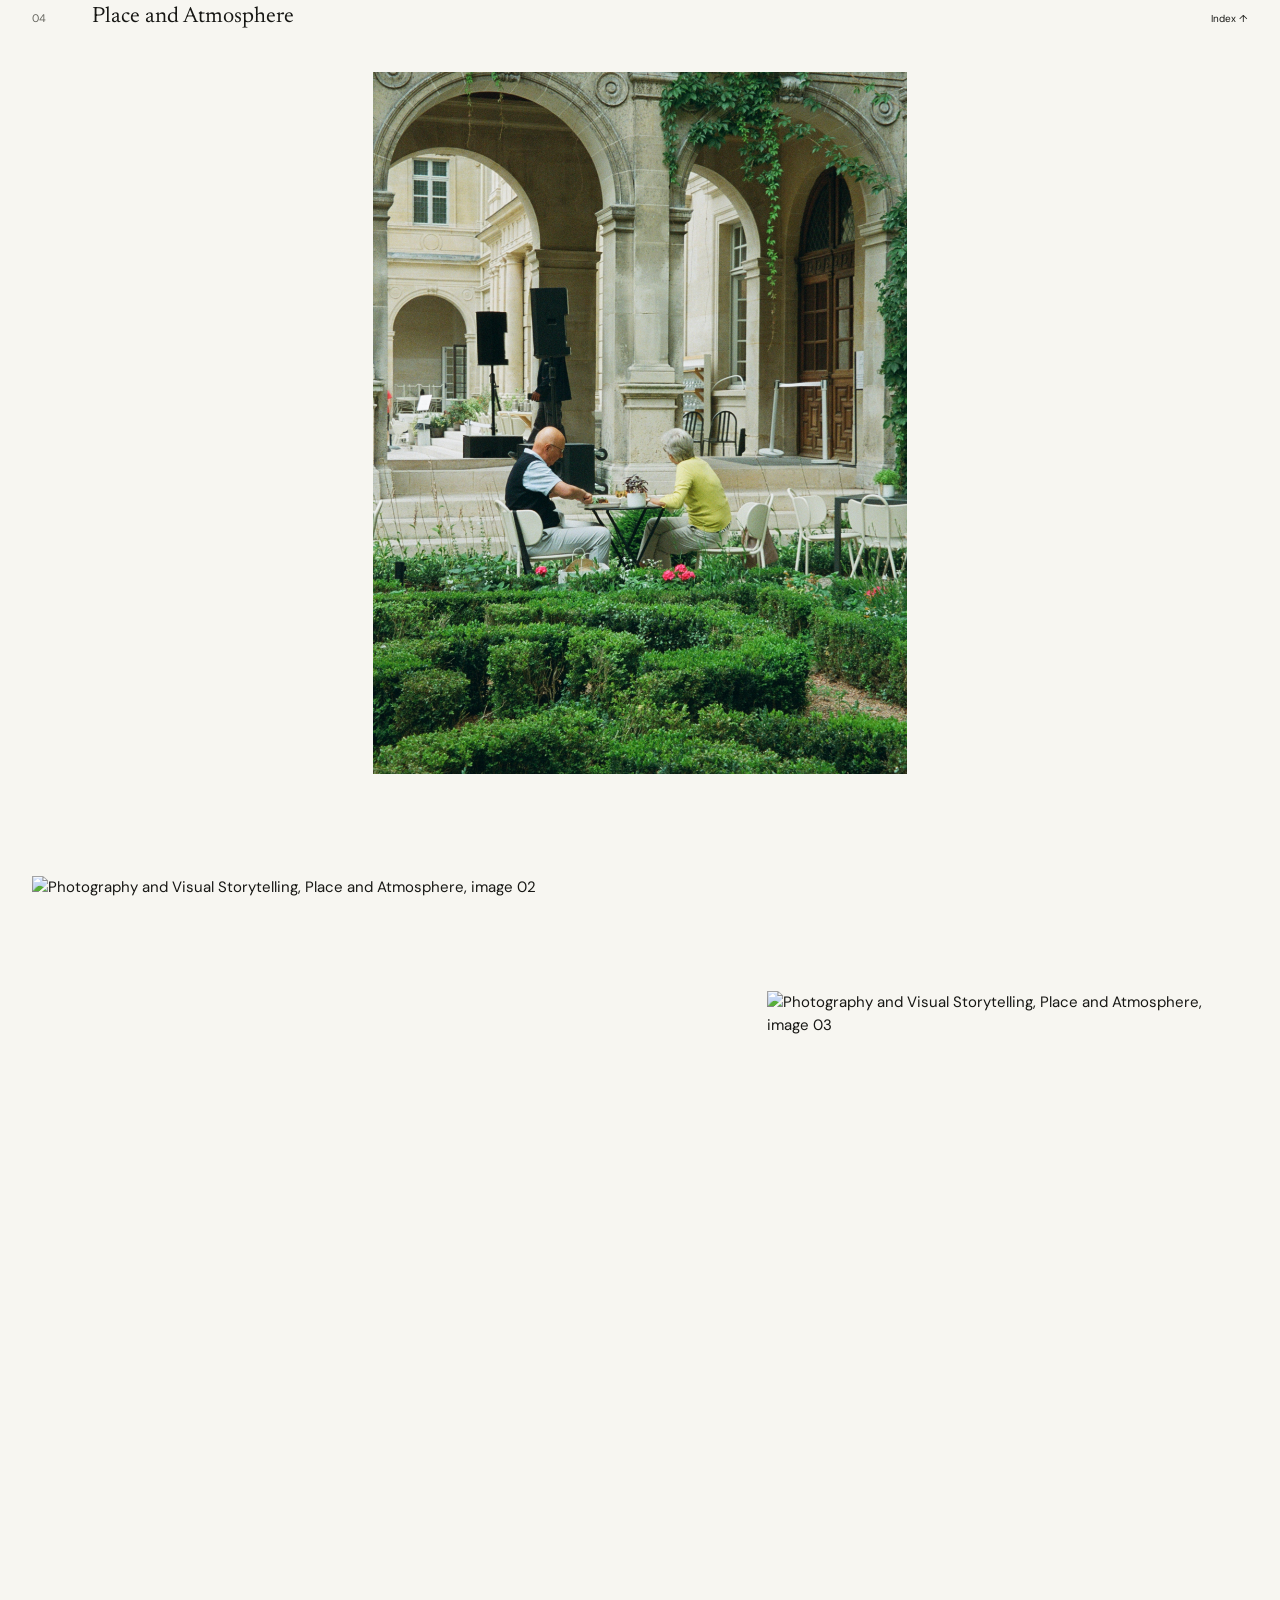
==== commit 001ab686: "fix: refine photography layouts and archive labels Updates Photography section layouts, corrects arc" ====
--- a/work/photography-visual-storytelling/index.html
+++ b/work/photography-visual-storytelling/index.html
@@ -6,8 +6,8 @@
   <base href="../../">
   <meta name="description" content="Photography and visual storytelling by Audris Li — a section-based visual essay.">
   <title>Photography &amp; Visual Storytelling — Audris Li</title>
-  <link rel="stylesheet" href="src/styles/site.css?v=20260627-layout-notes">
-  <script type="module" src="src/scripts/photography.js?v=20260627-layout-notes"></script>
+  <link rel="stylesheet" href="src/styles/site.css?v=20260627-small-fixes">
+  <script type="module" src="src/scripts/photography.js?v=20260627-small-fixes"></script>
 </head>
 <body class="photography-page">
   <header class="site-header" data-site-header></header>
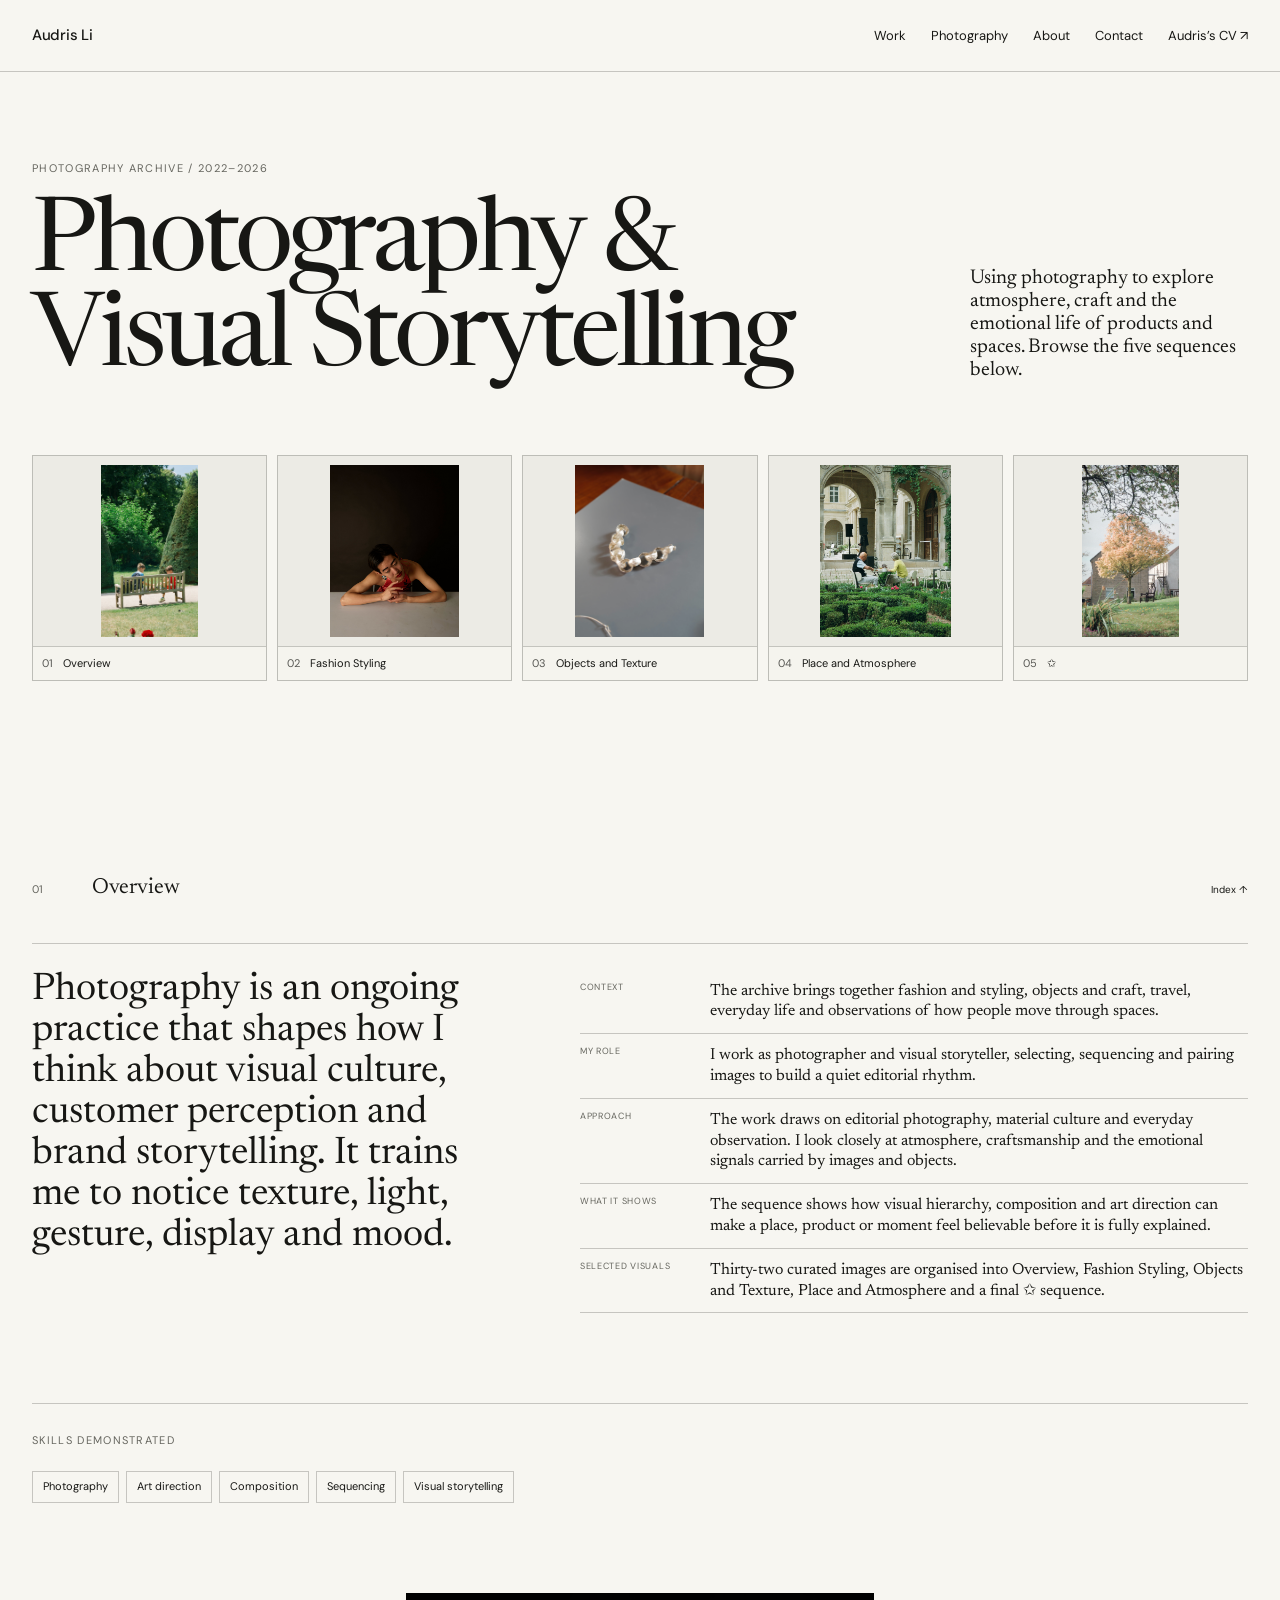
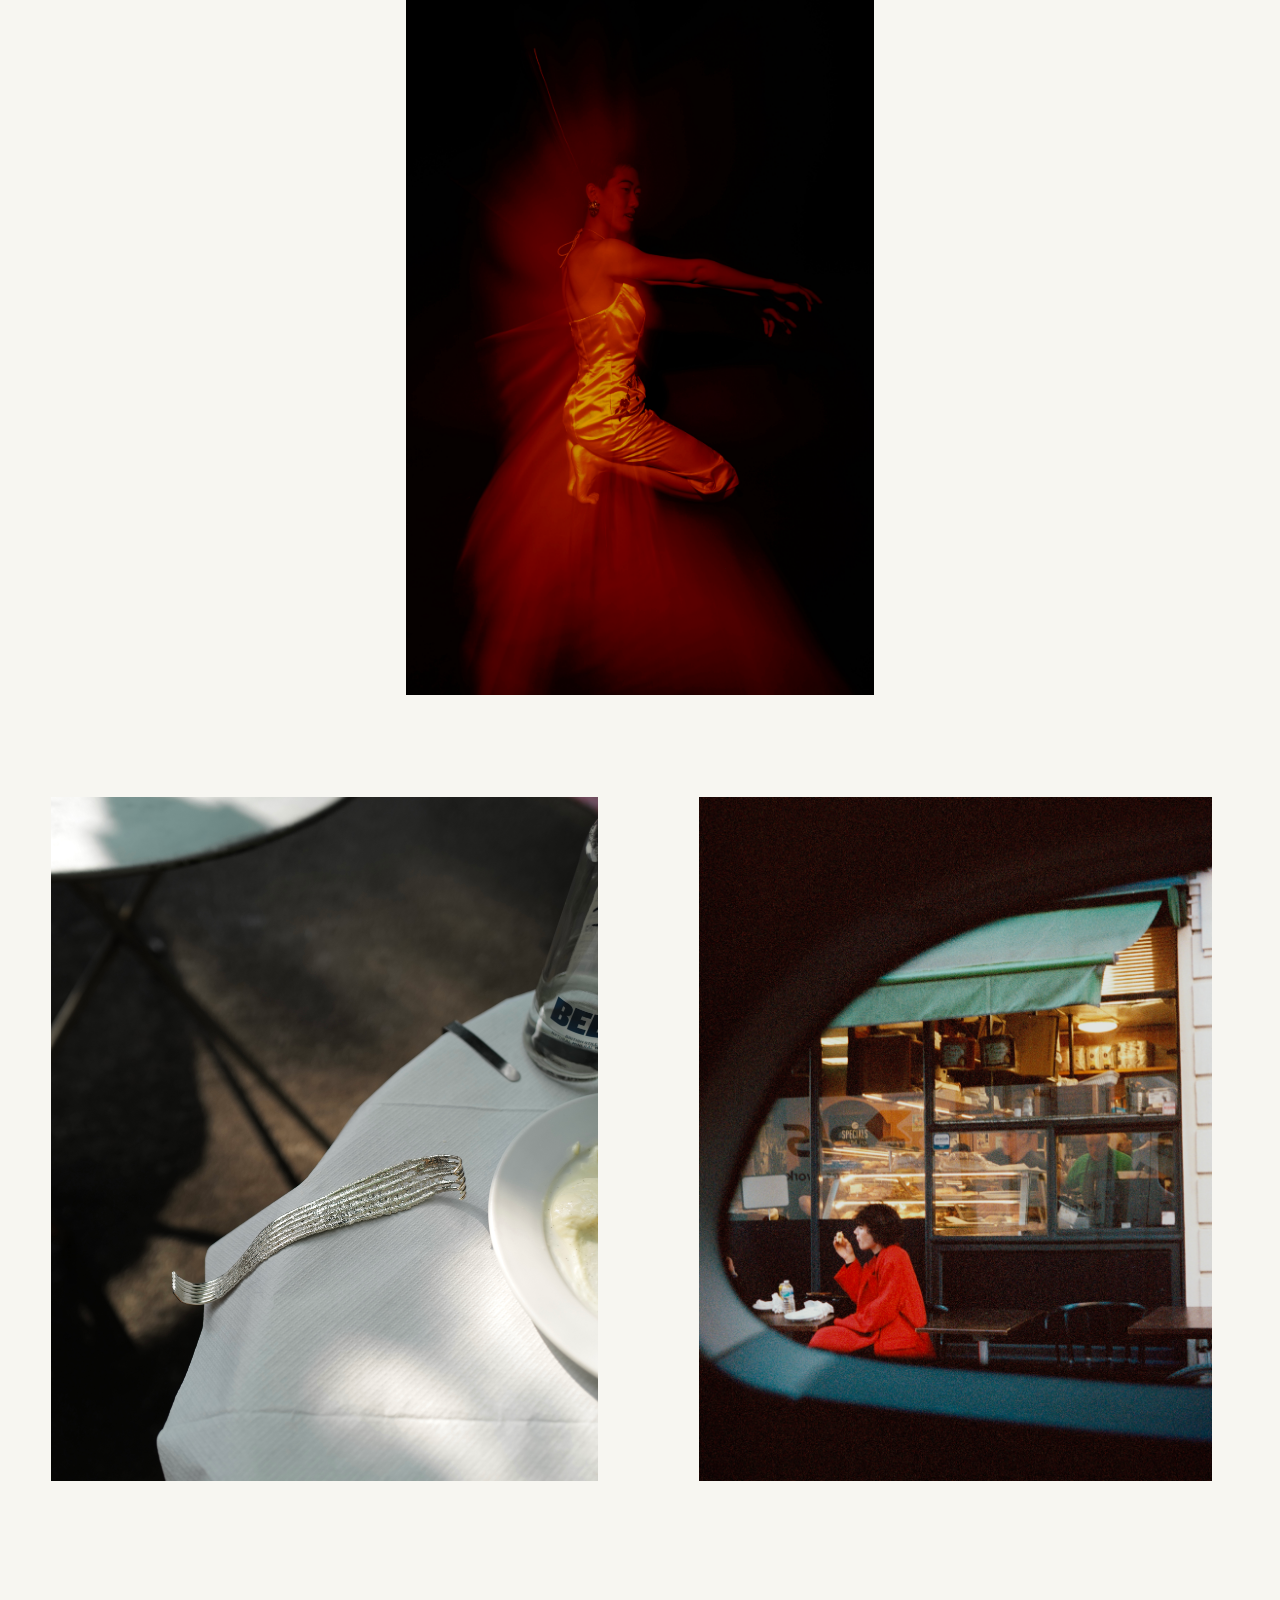
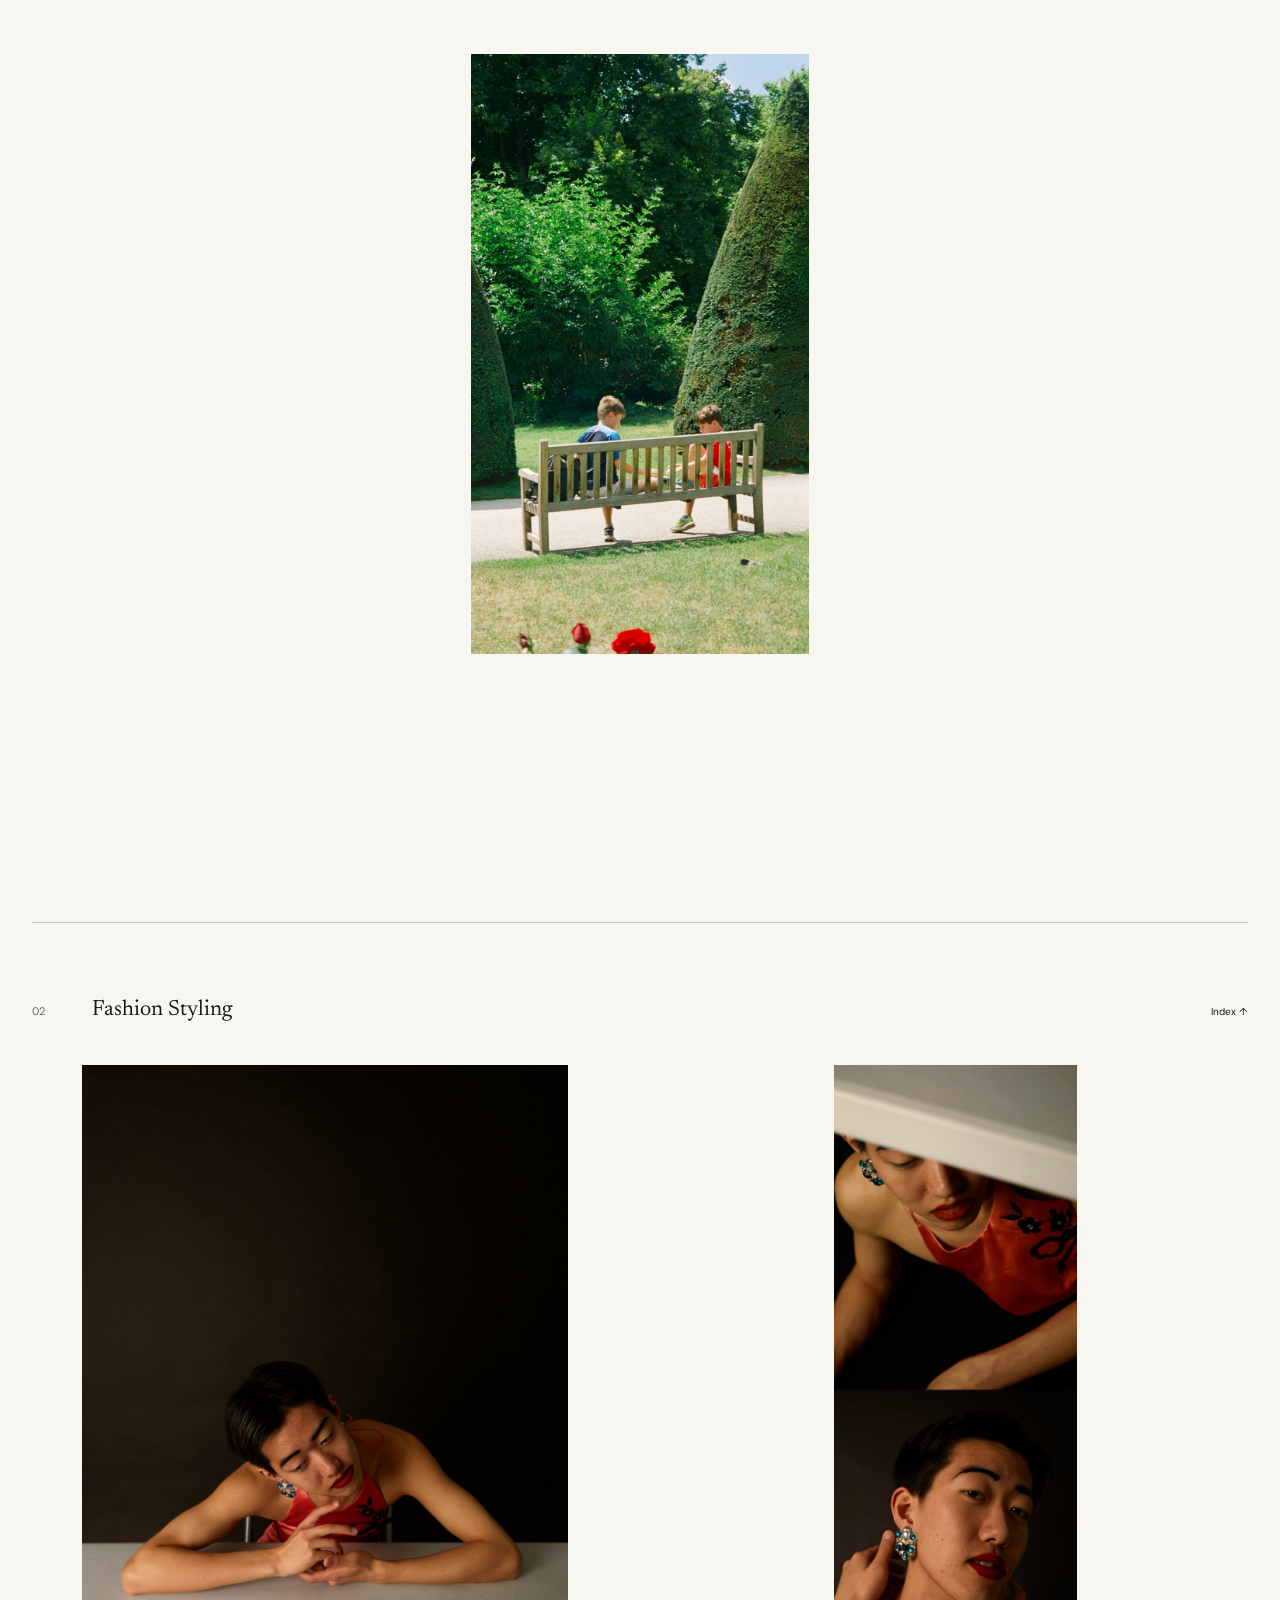
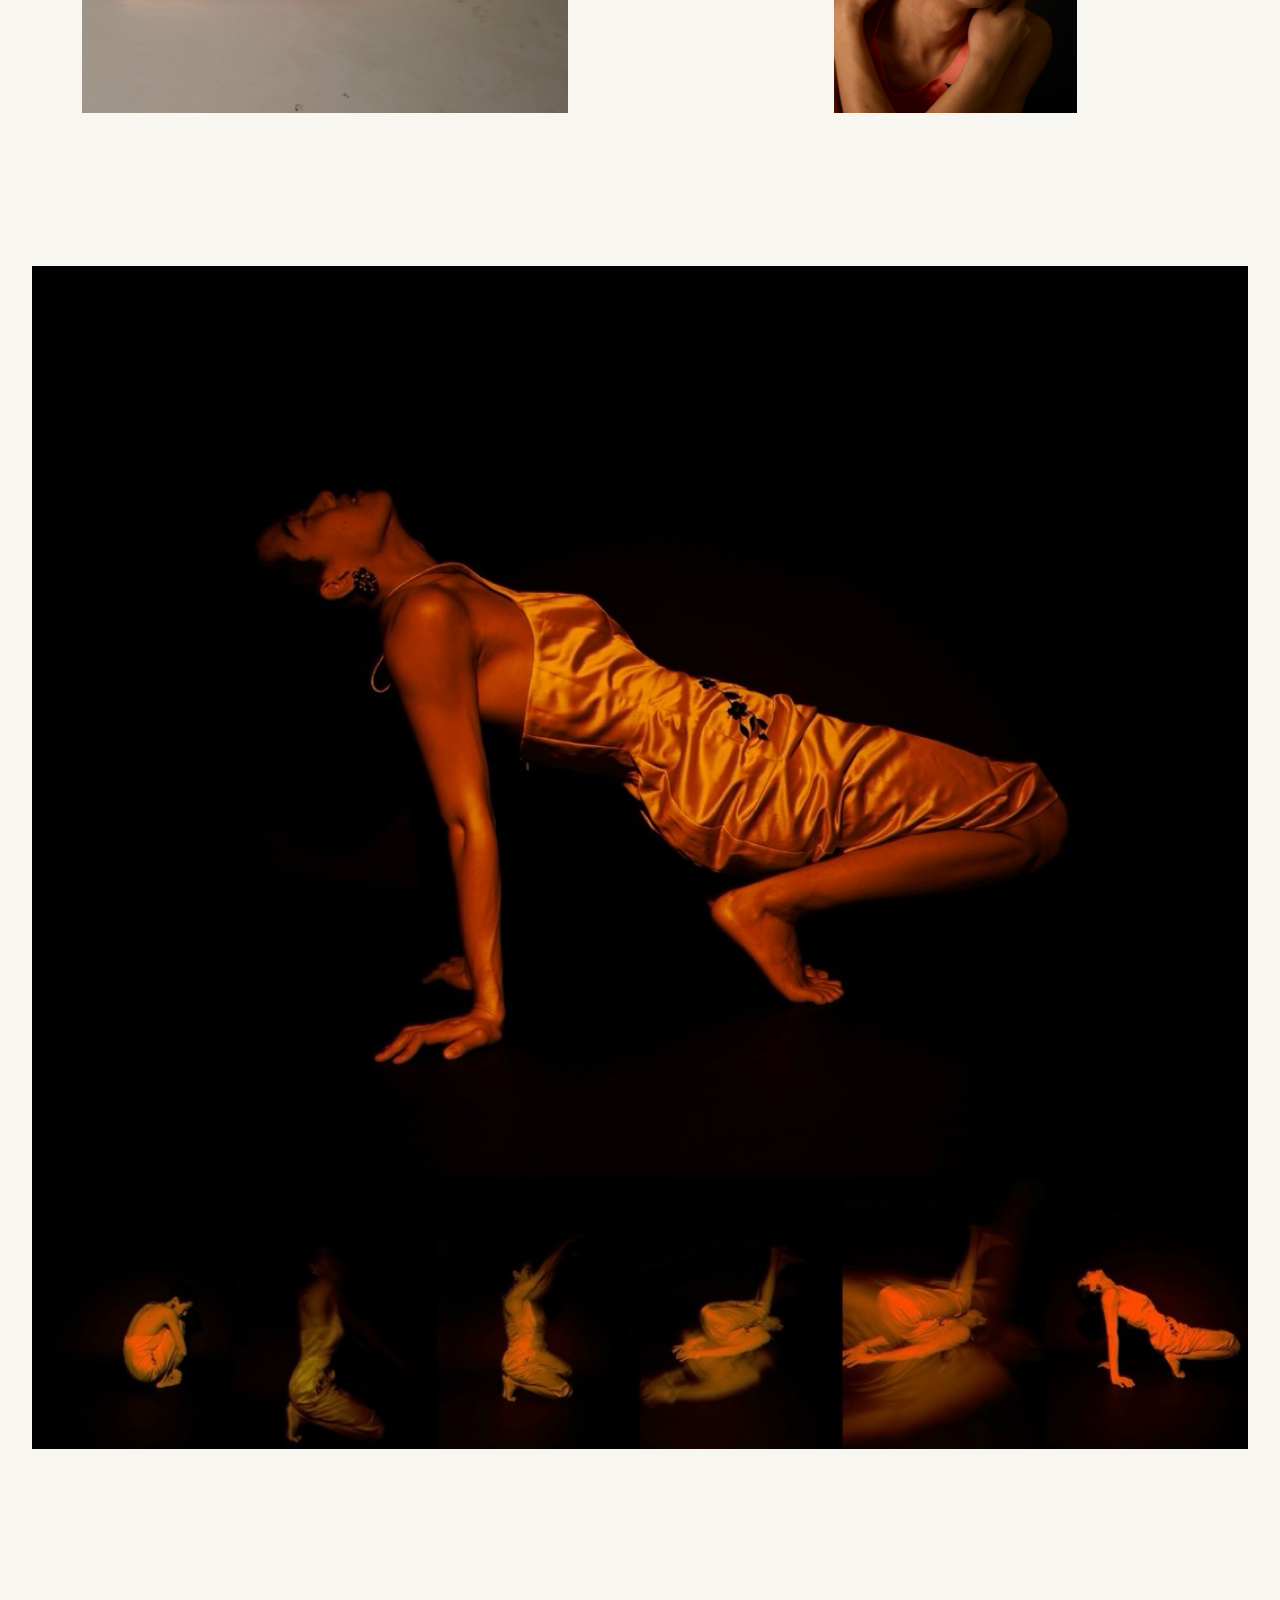
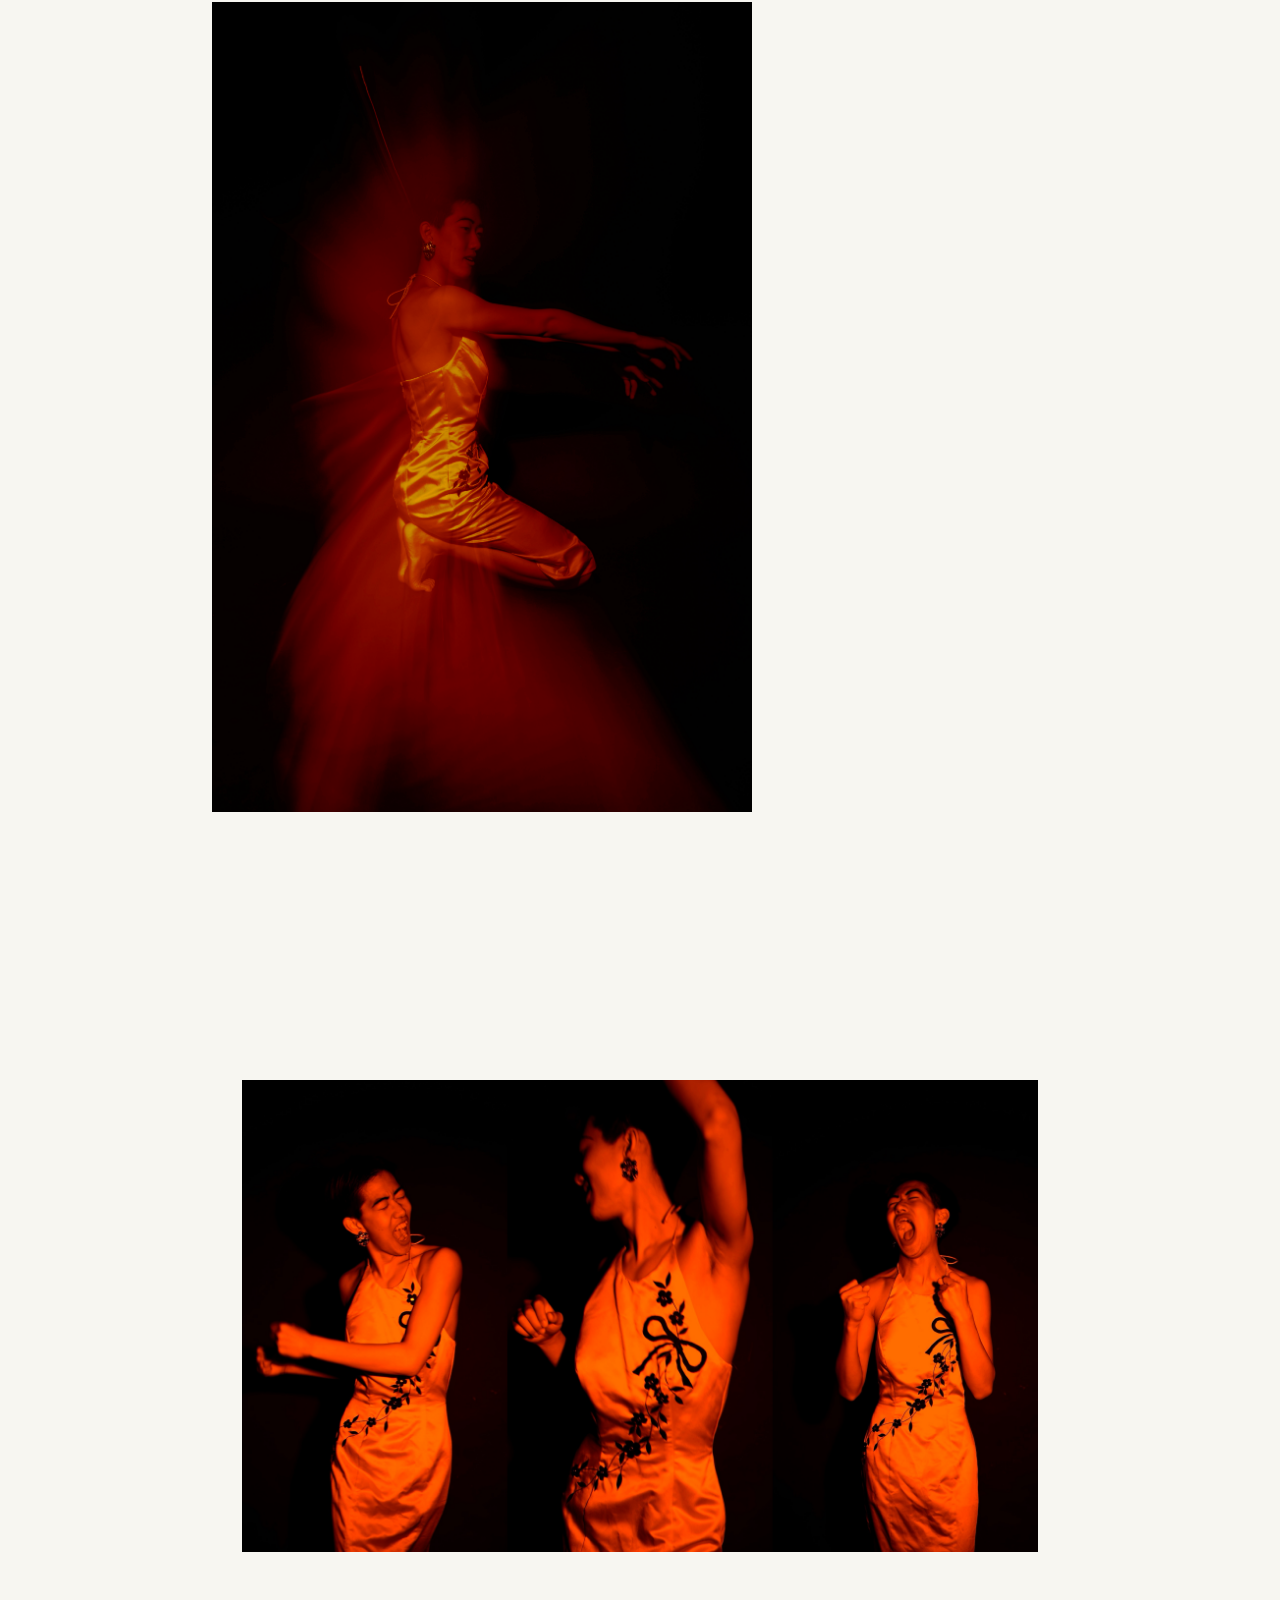
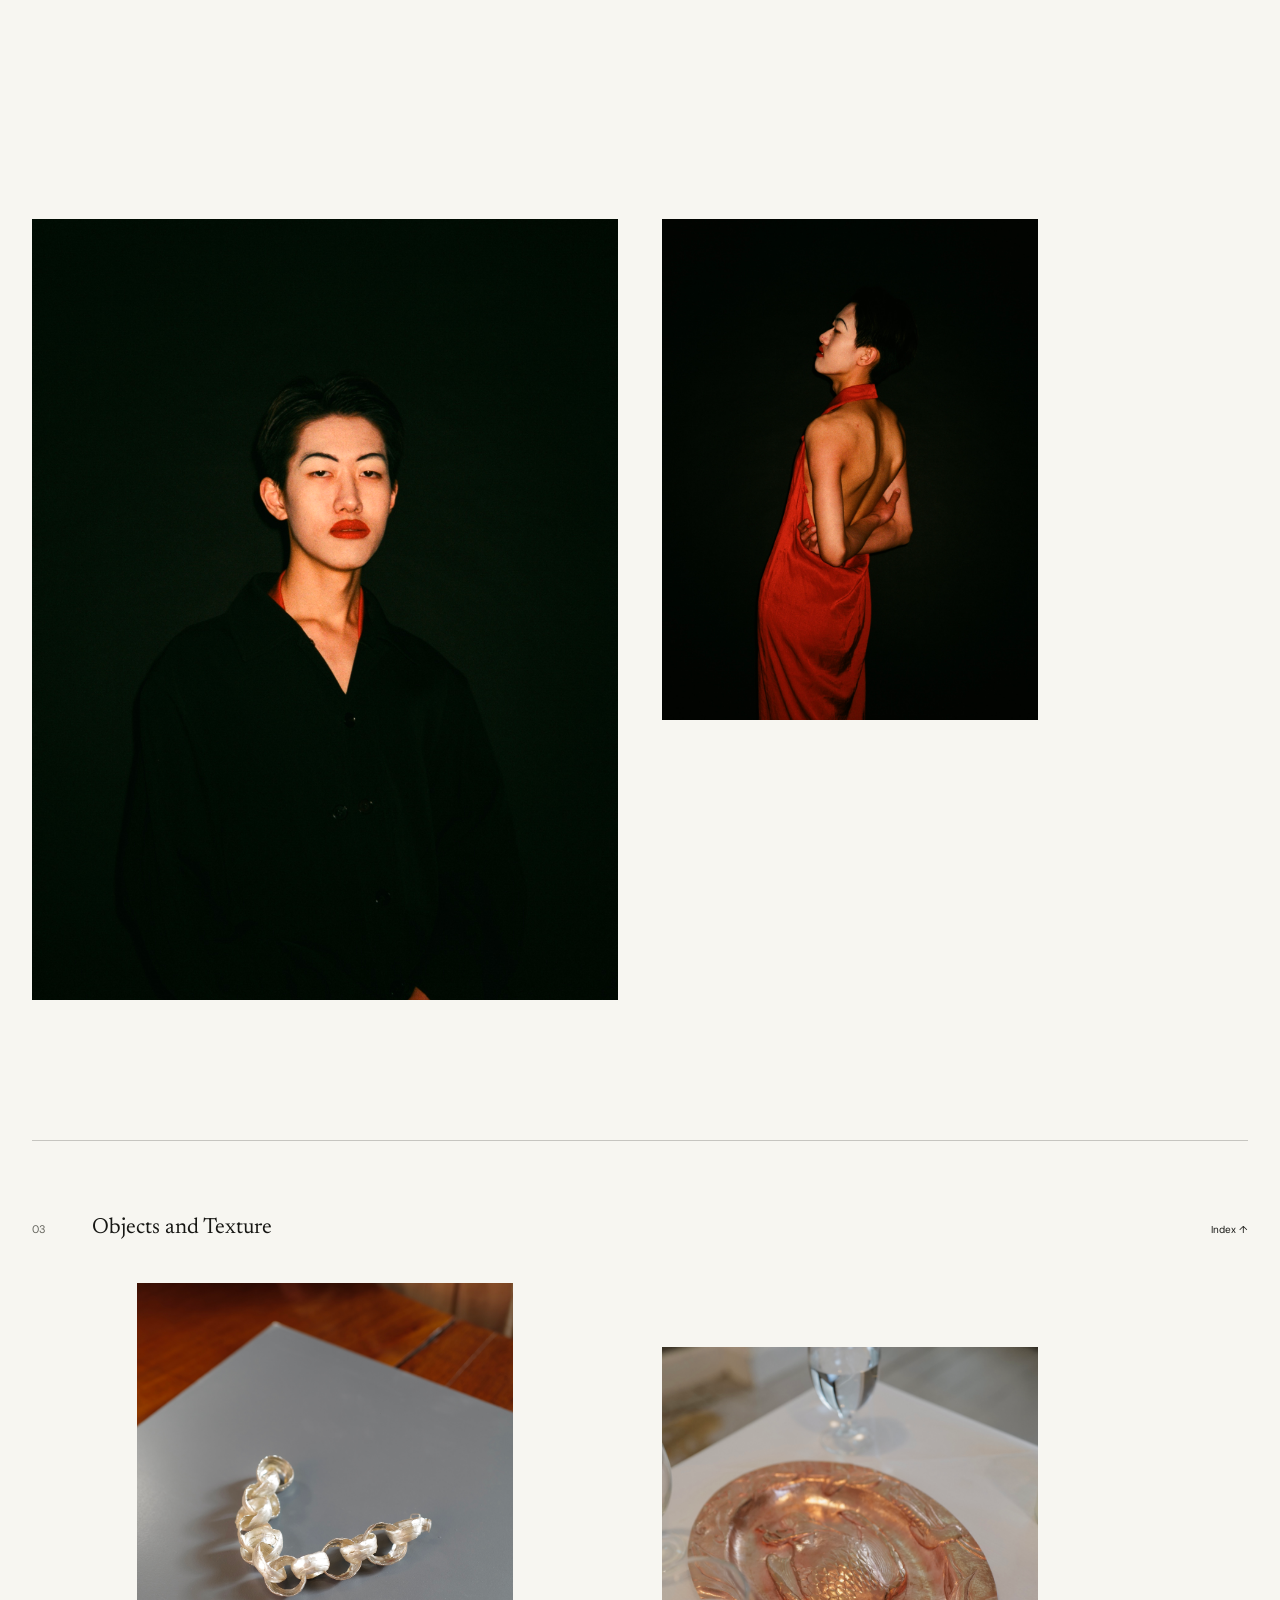
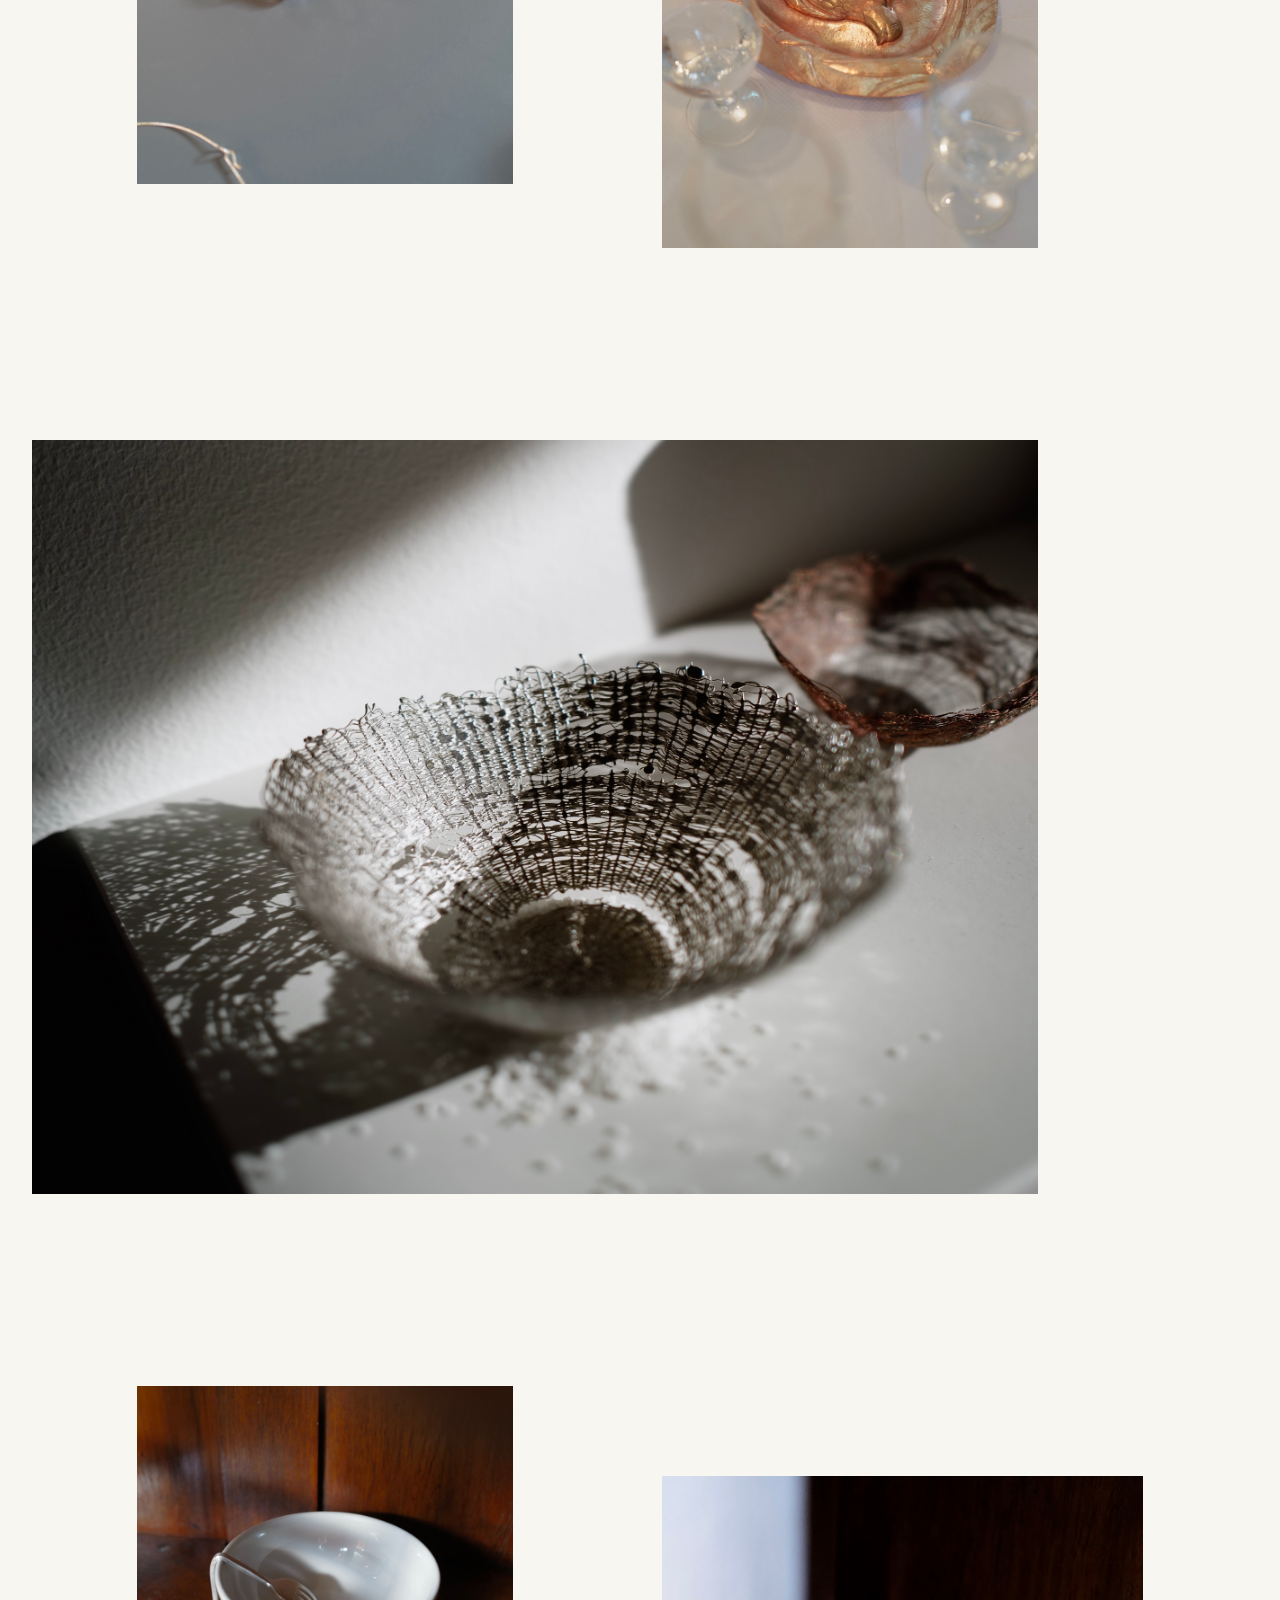
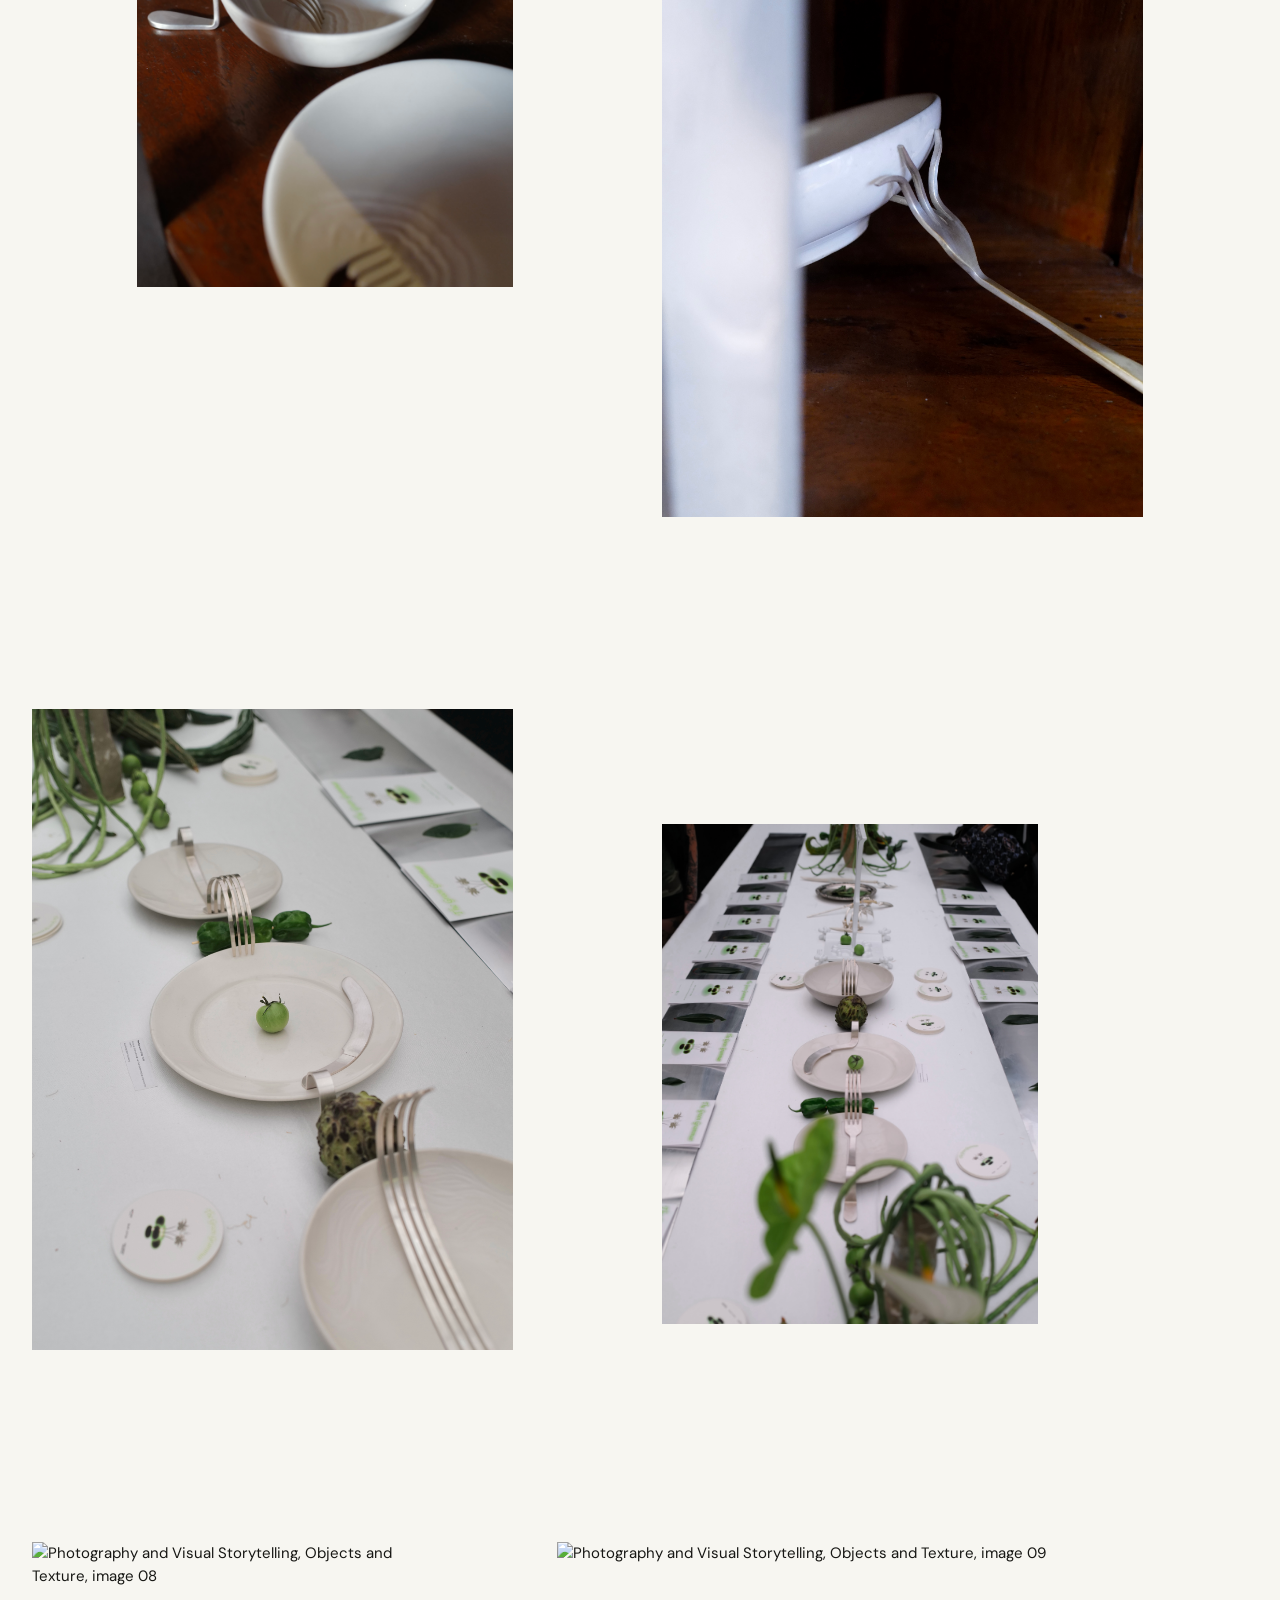
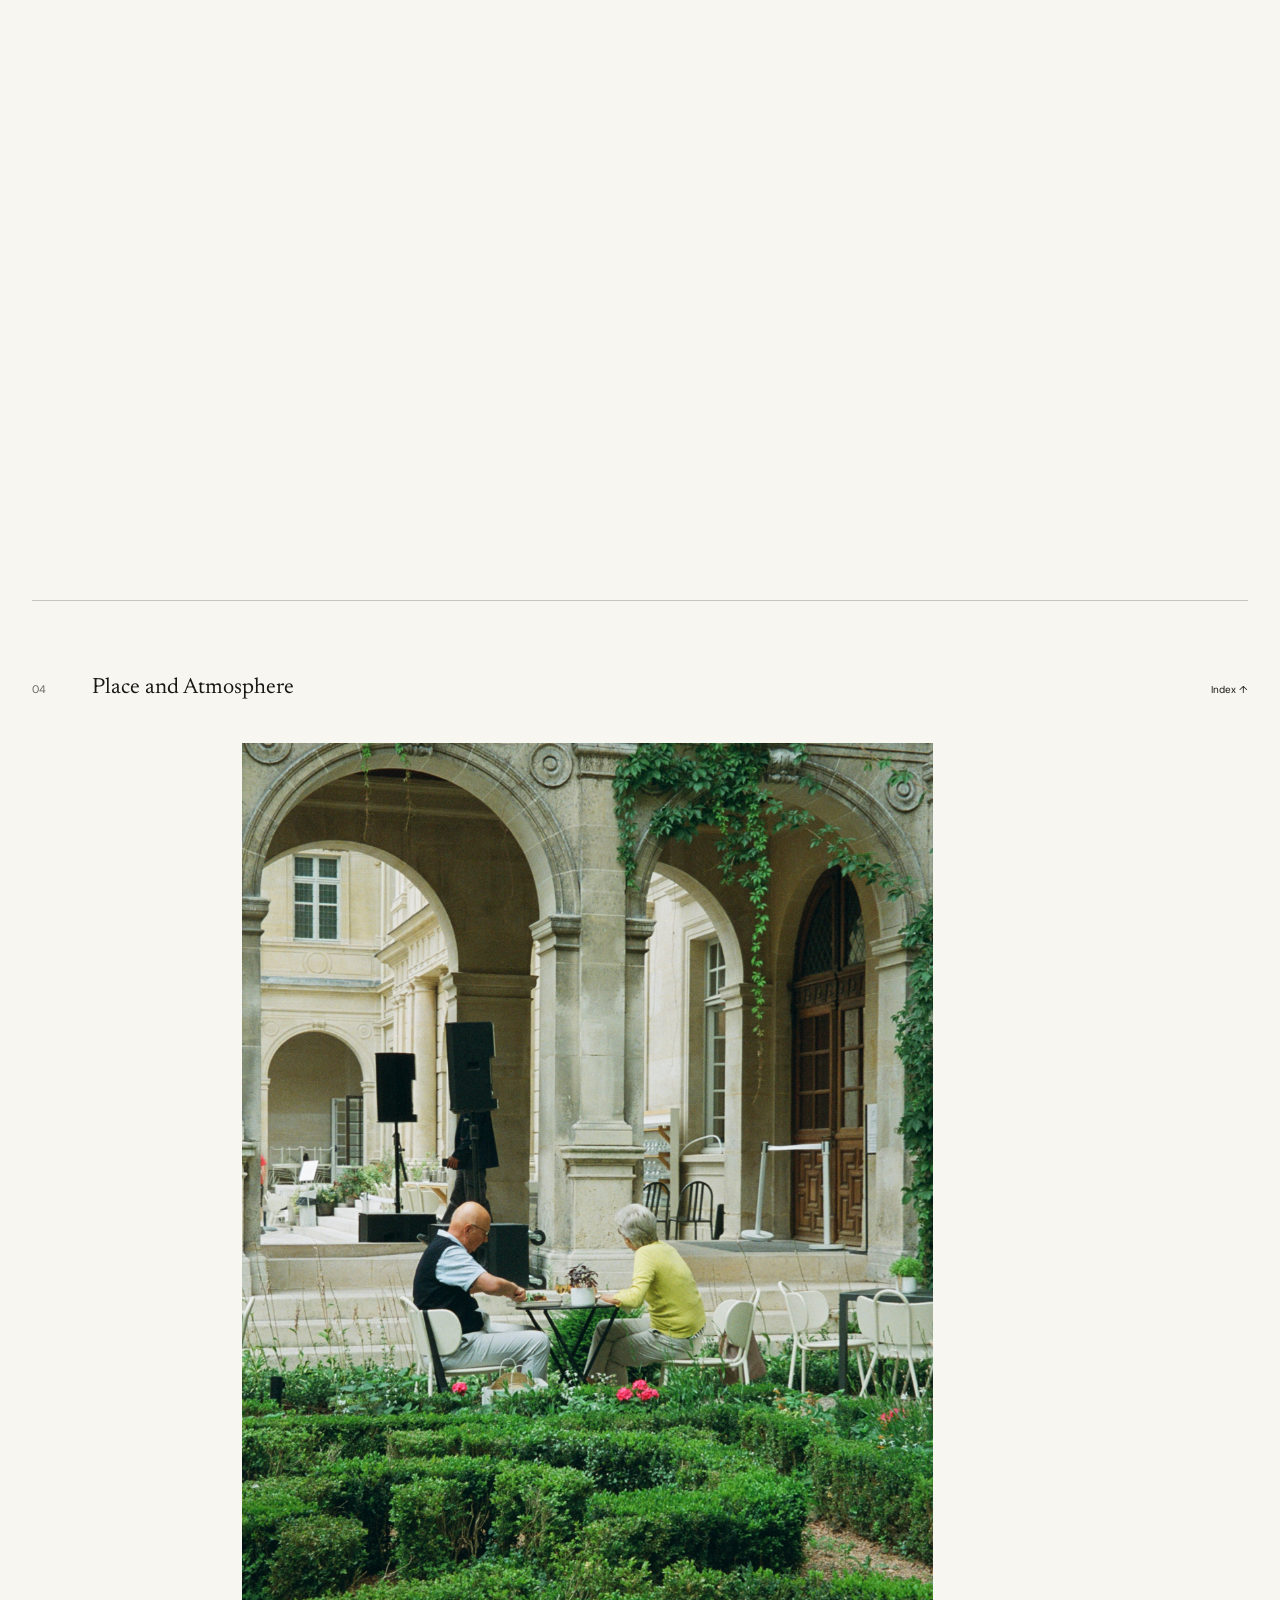
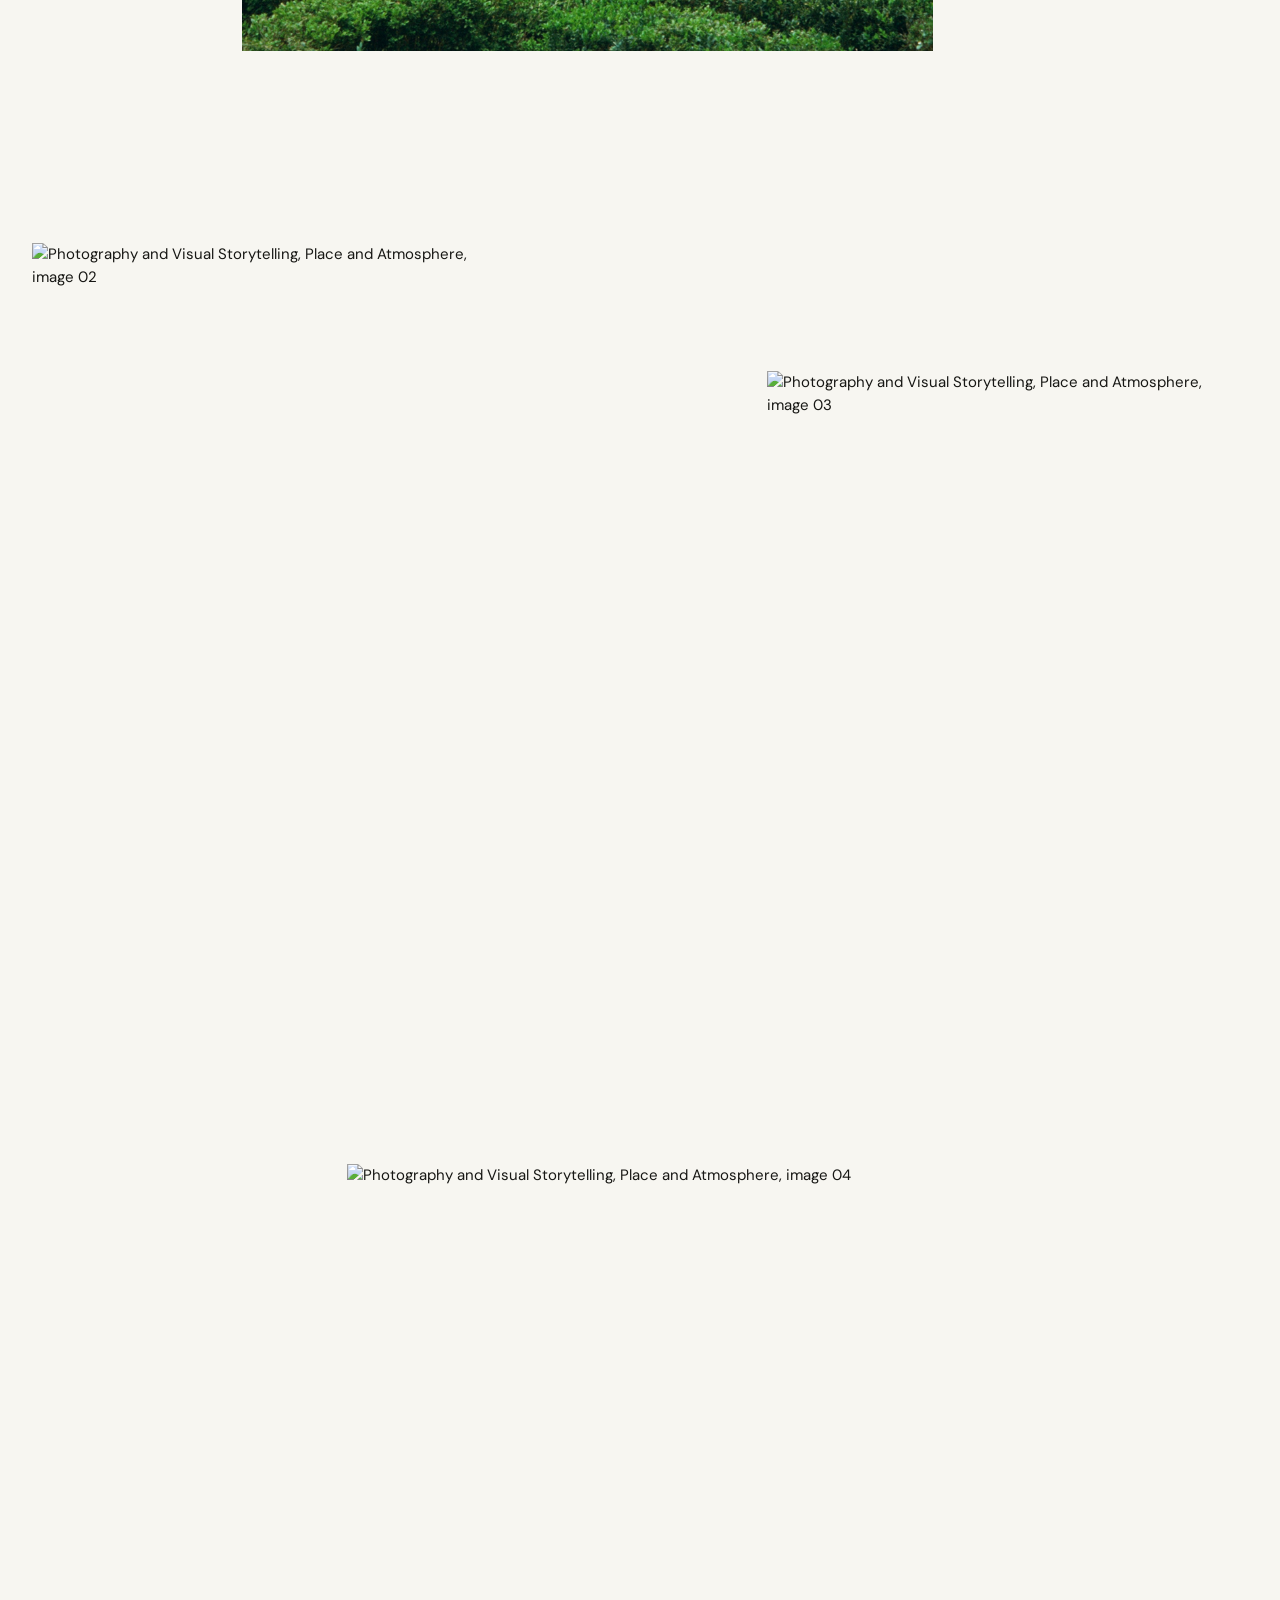
==== commit 9eec6e01: "feat: refine curated photography section layouts Introduces reference-led editorial layouts for Obje" ====
--- a/work/photography-visual-storytelling/index.html
+++ b/work/photography-visual-storytelling/index.html
@@ -6,8 +6,8 @@
   <base href="../../">
   <meta name="description" content="Photography and visual storytelling by Audris Li — a section-based visual essay.">
   <title>Photography &amp; Visual Storytelling — Audris Li</title>
-  <link rel="stylesheet" href="src/styles/site.css?v=20260627-small-fixes">
-  <script type="module" src="src/scripts/photography.js?v=20260627-small-fixes"></script>
+  <link rel="stylesheet" href="src/styles/site.css?v=20260628-section-layout">
+  <script type="module" src="src/scripts/photography.js?v=20260628-section-layout-2"></script>
 </head>
 <body class="photography-page">
   <header class="site-header" data-site-header></header>
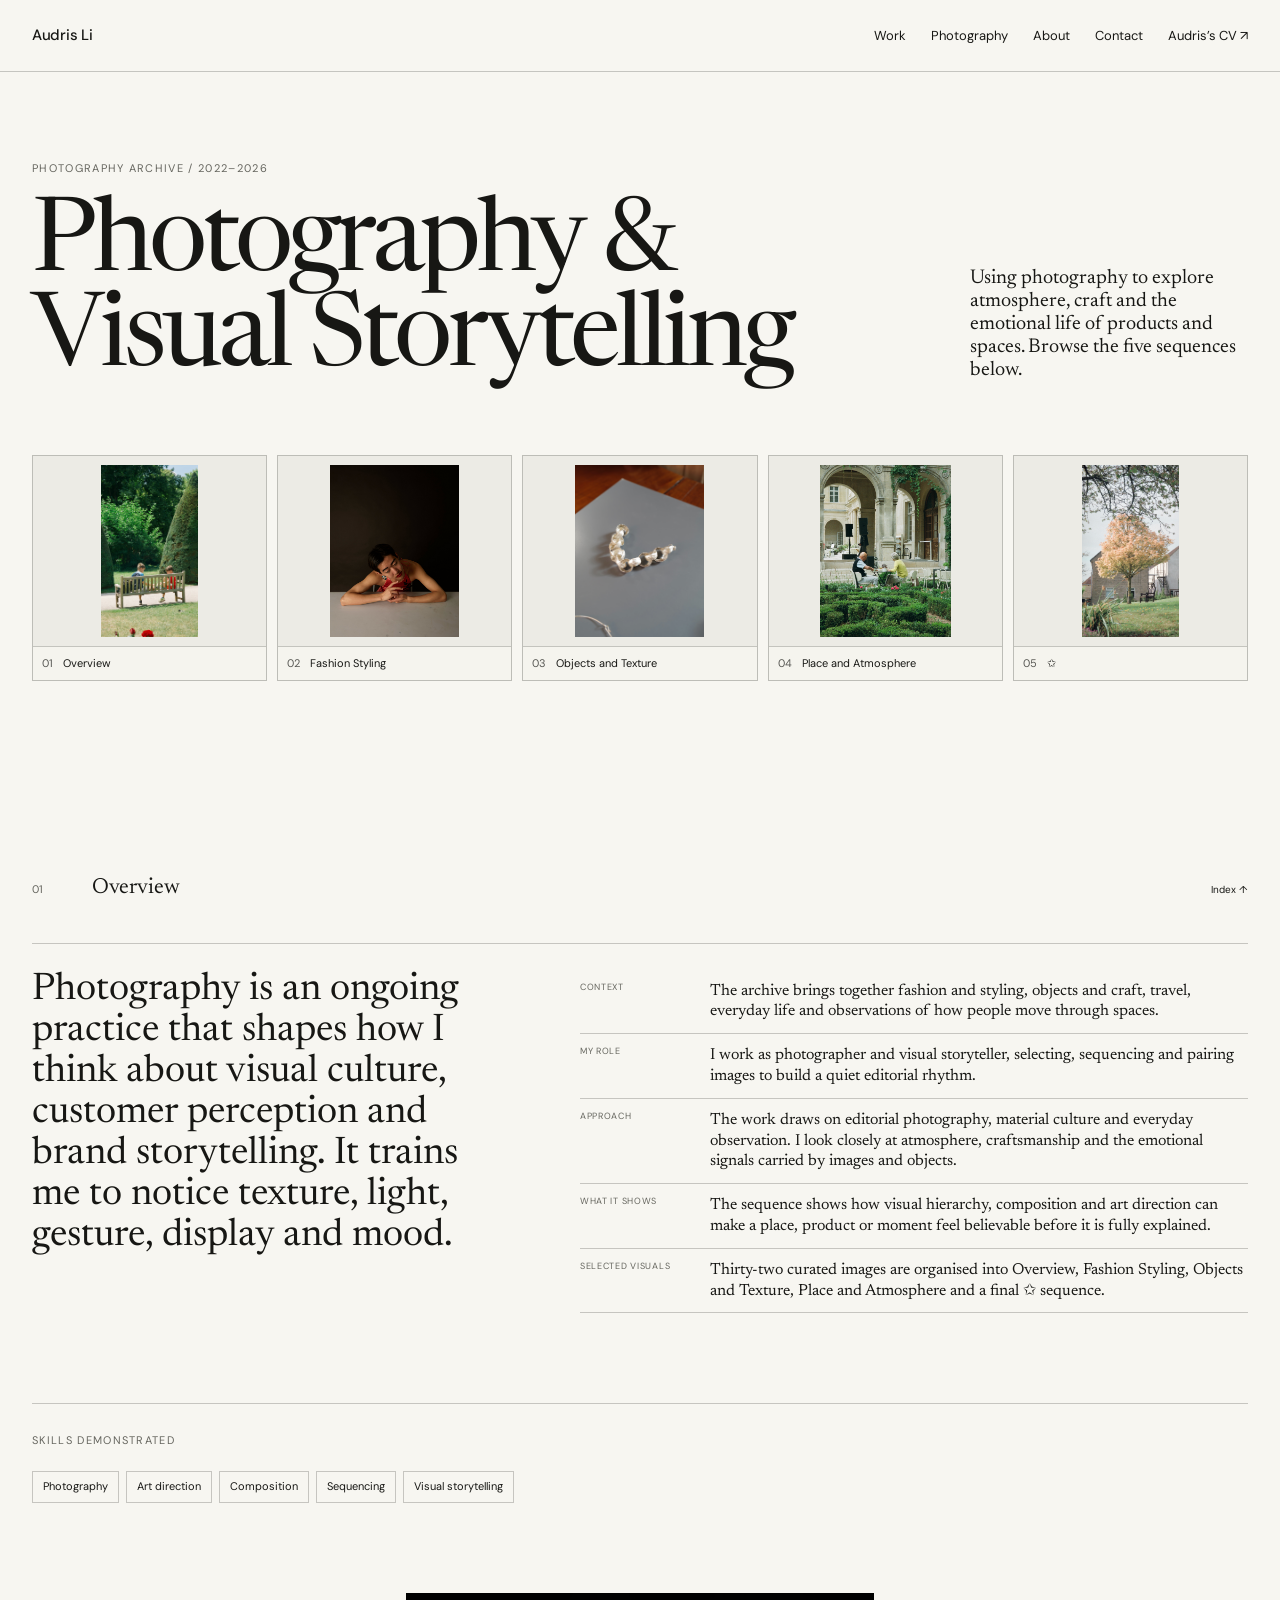
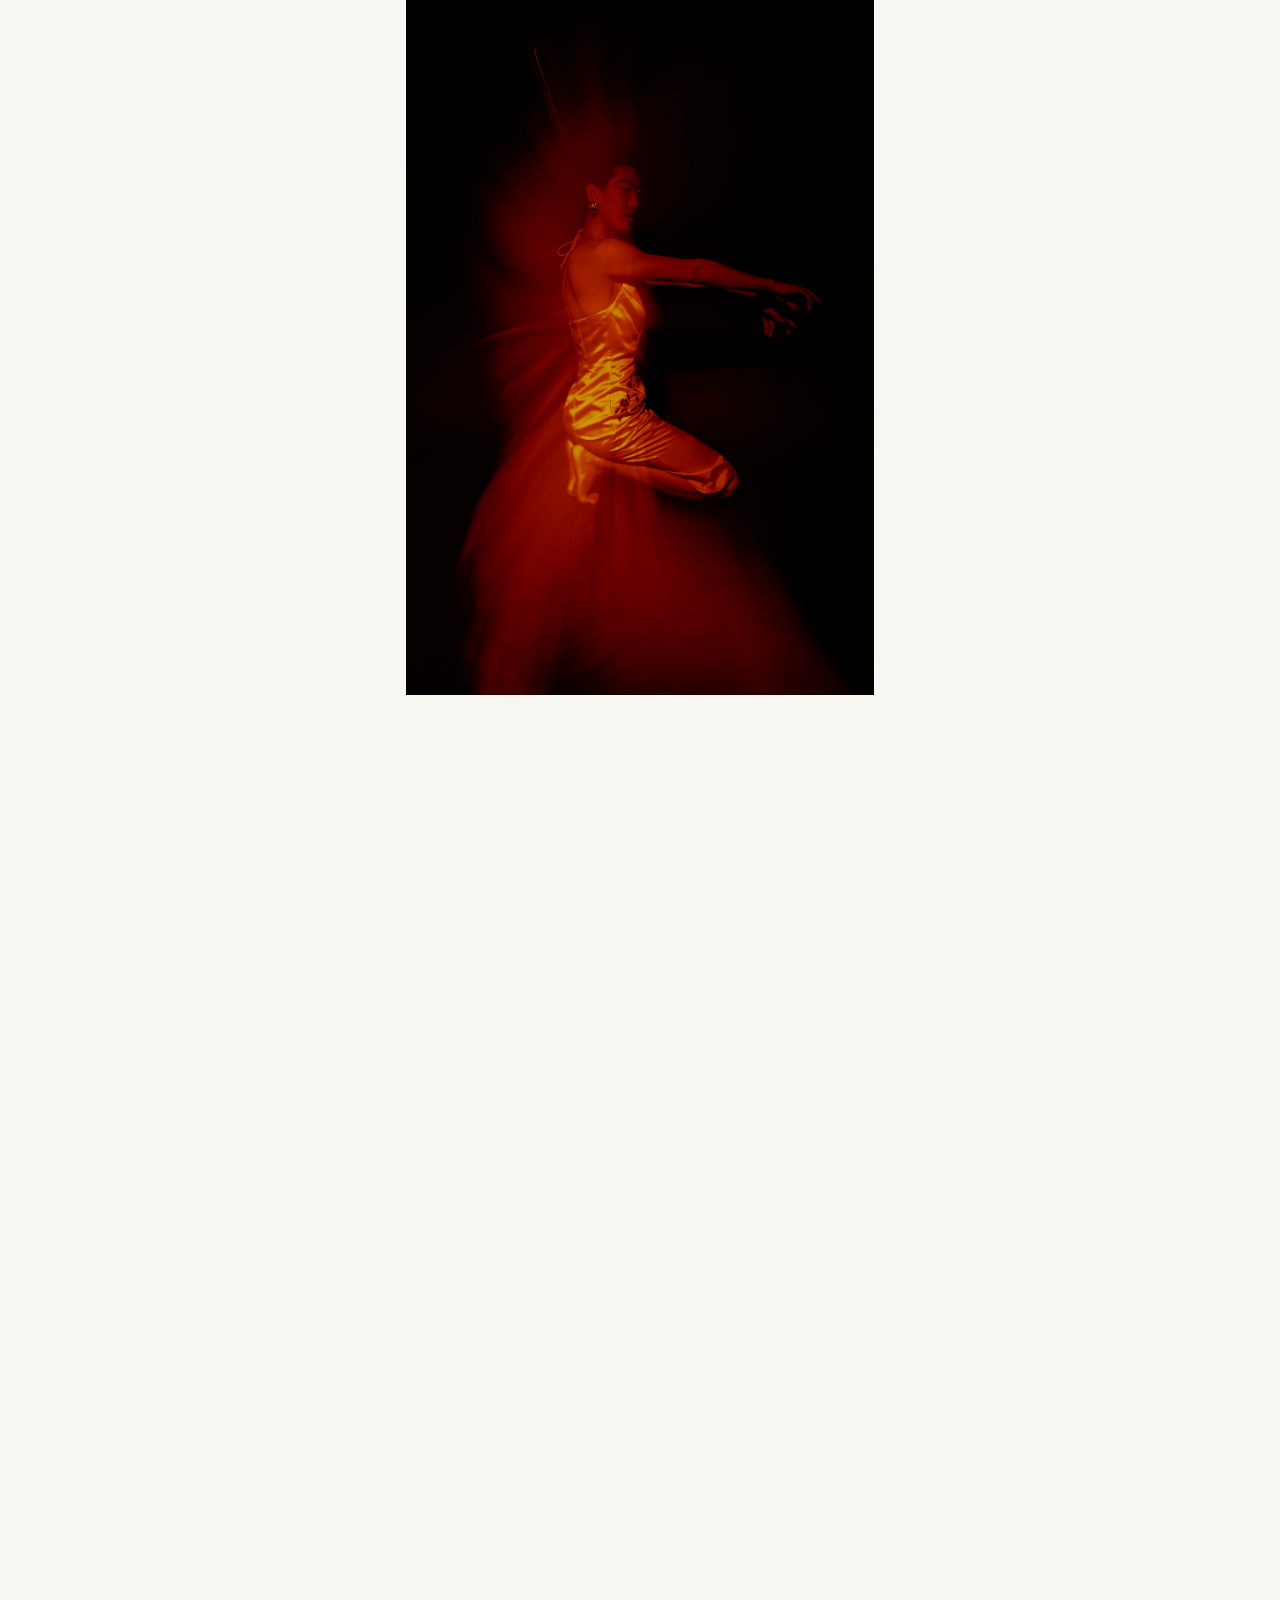
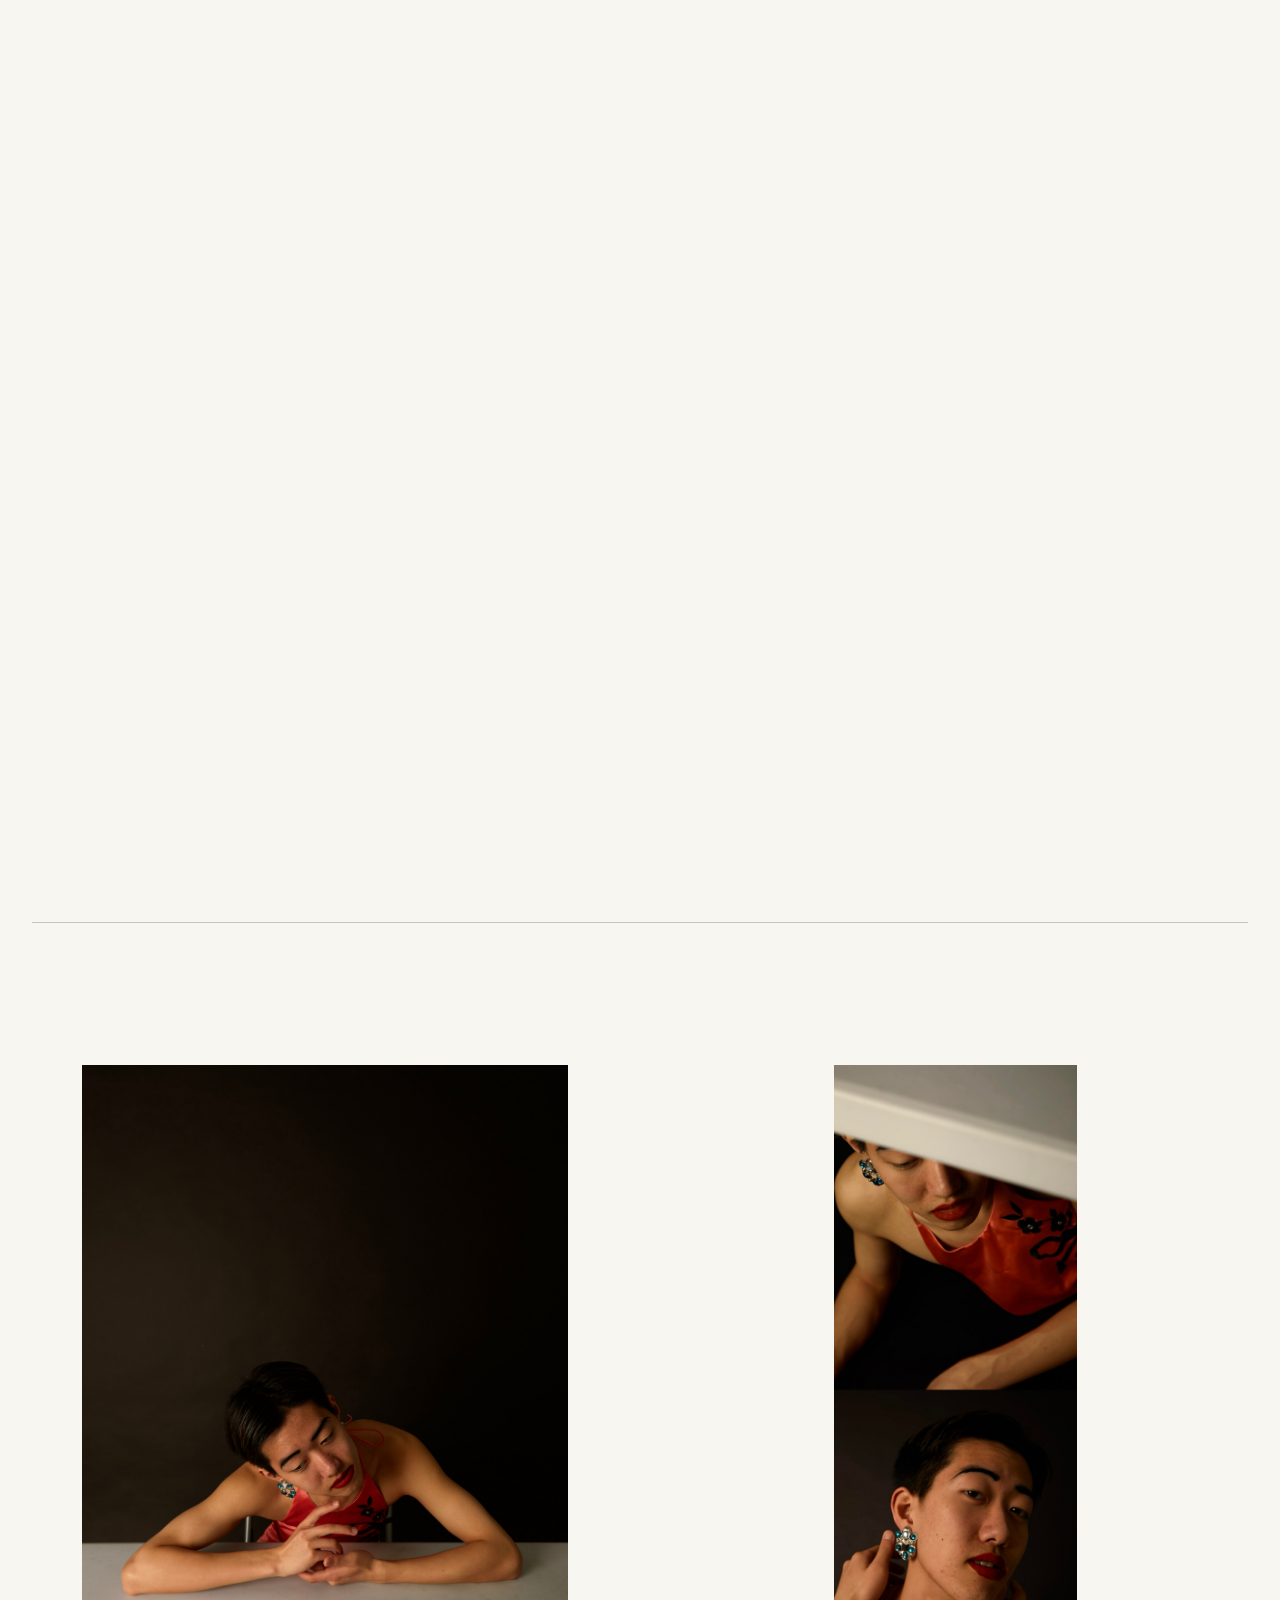
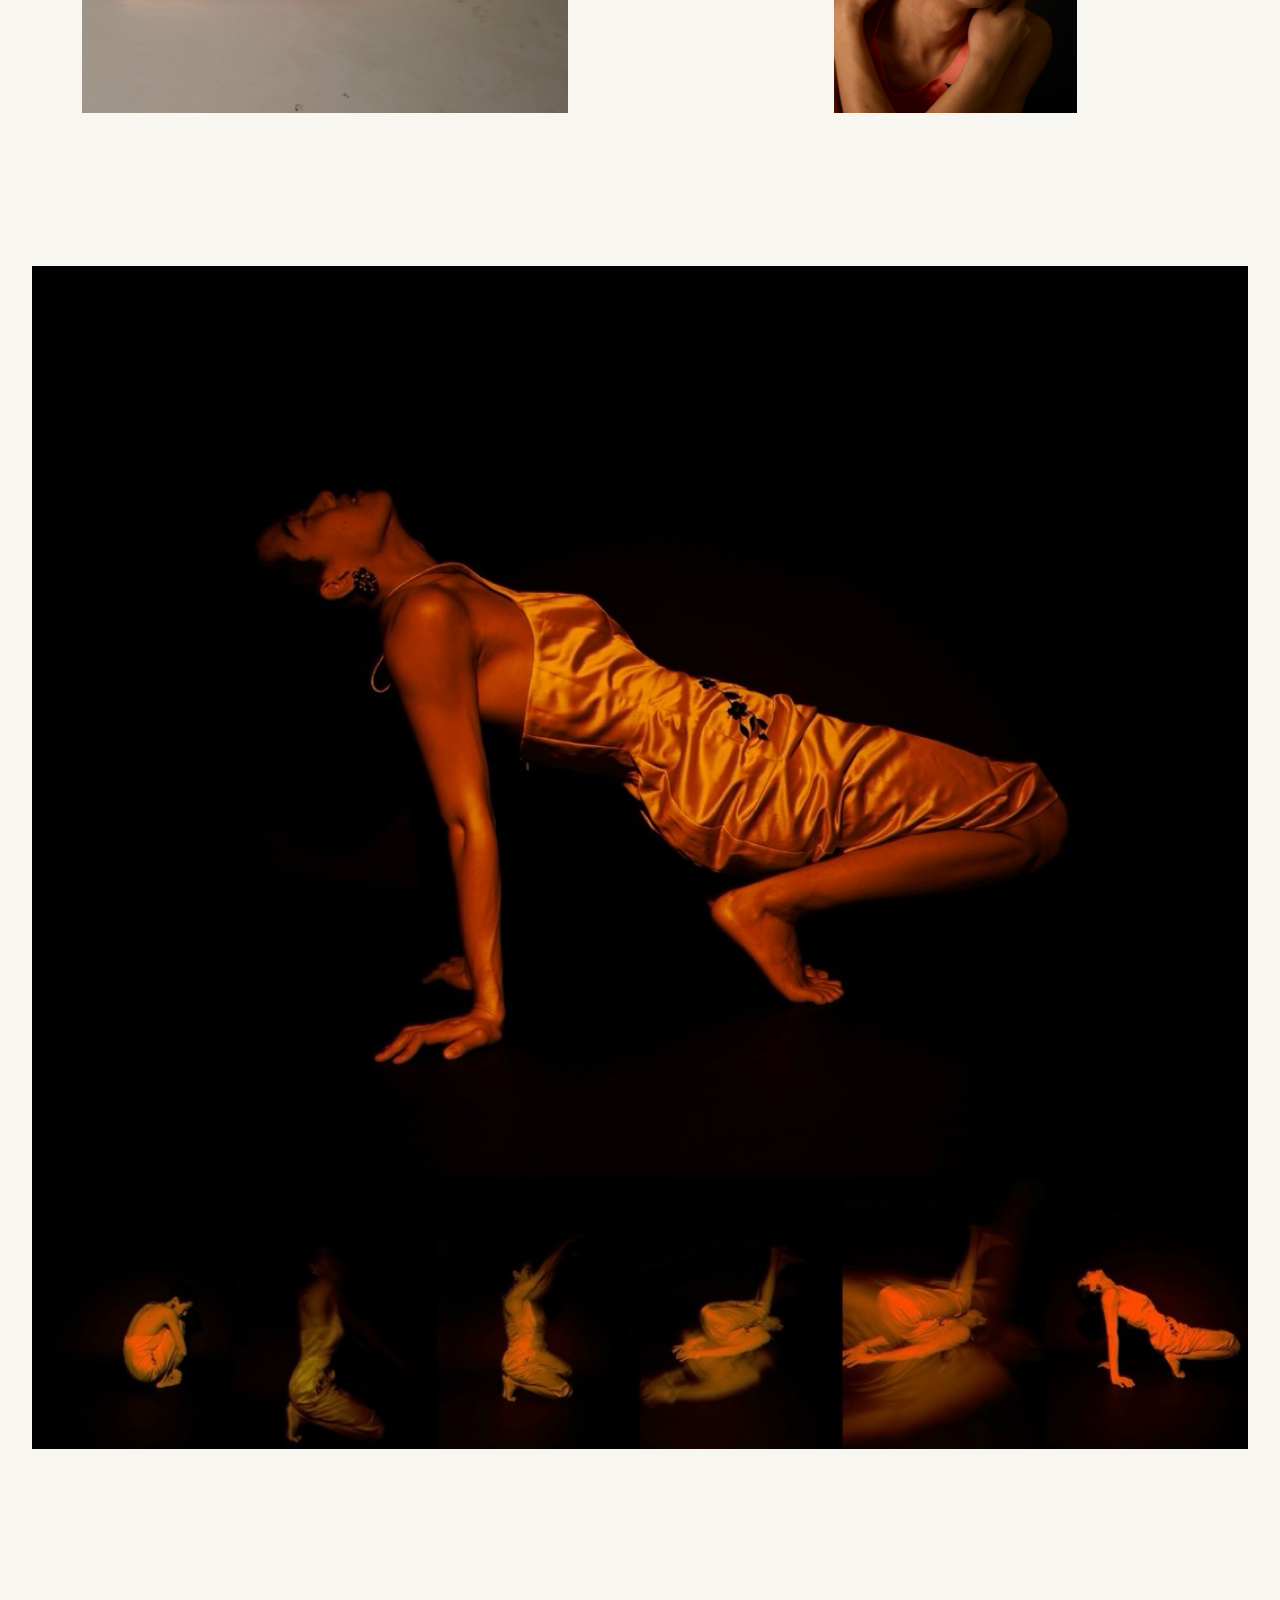
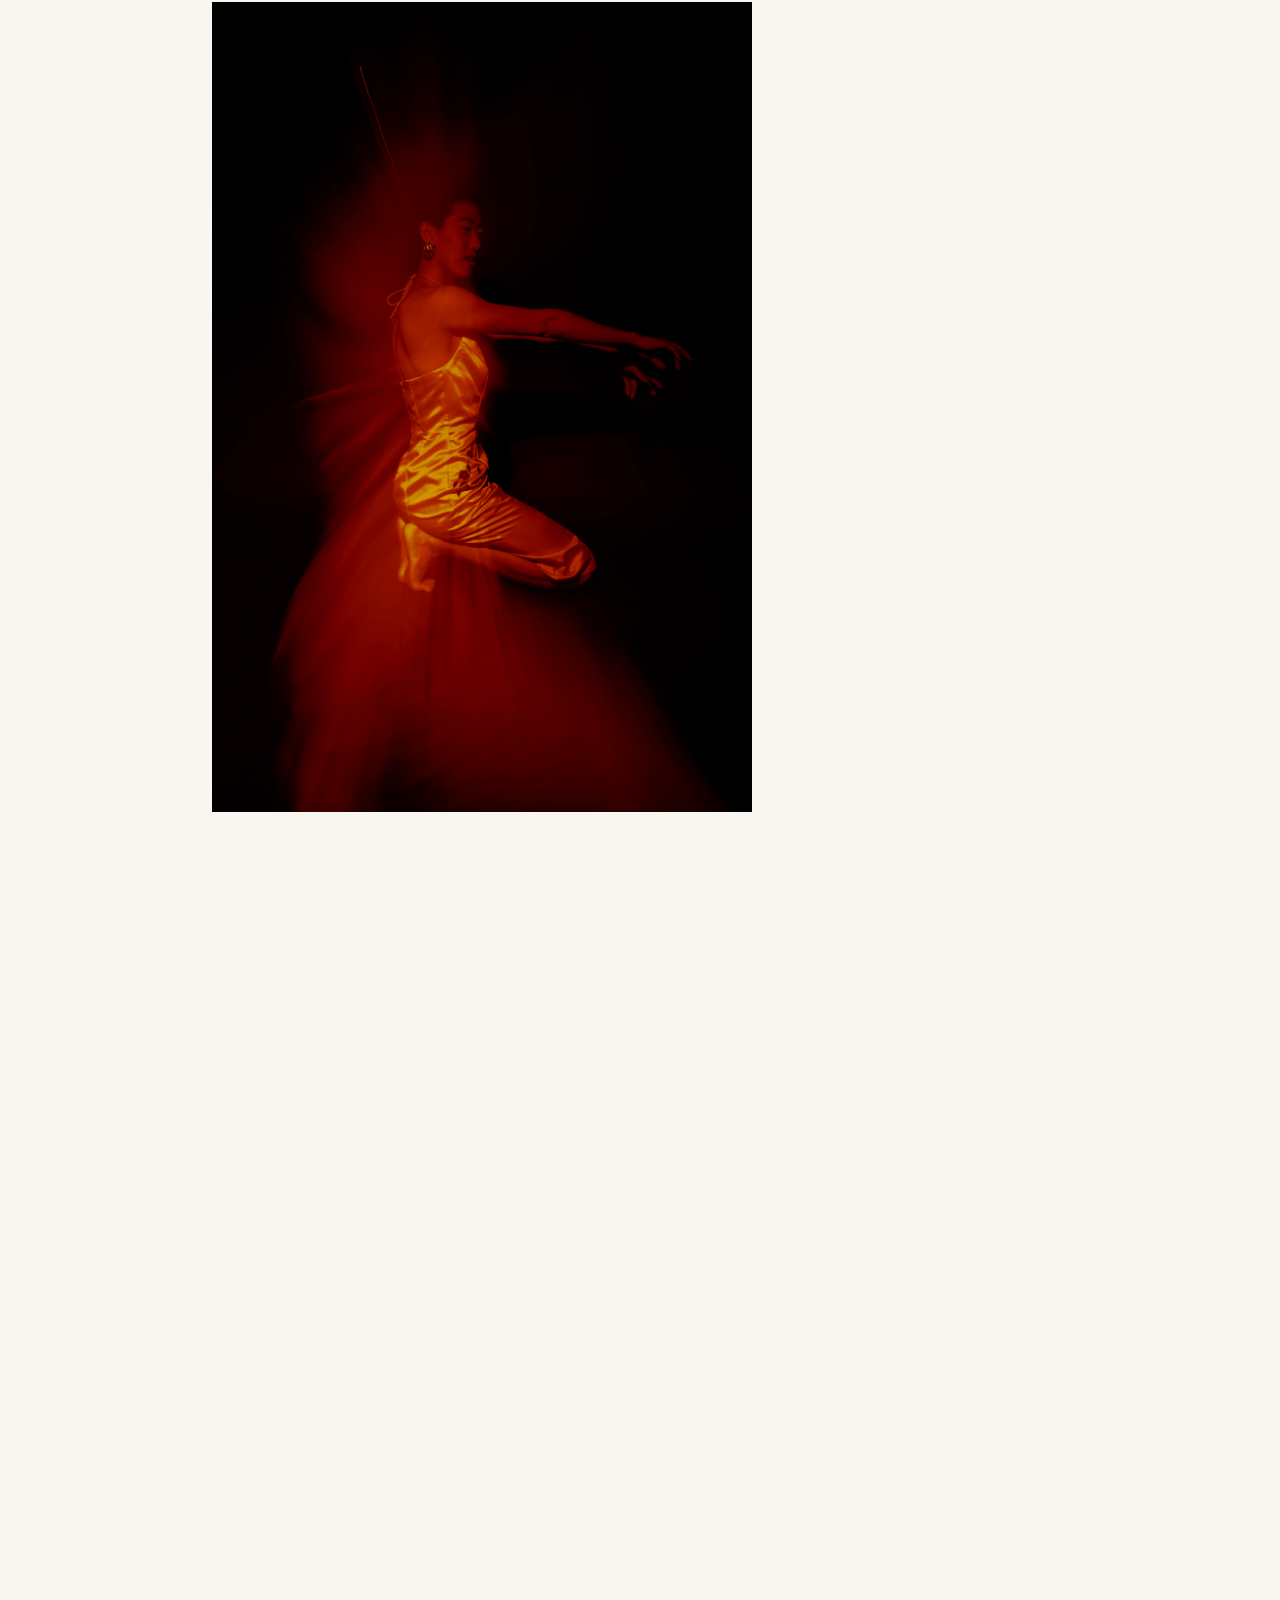
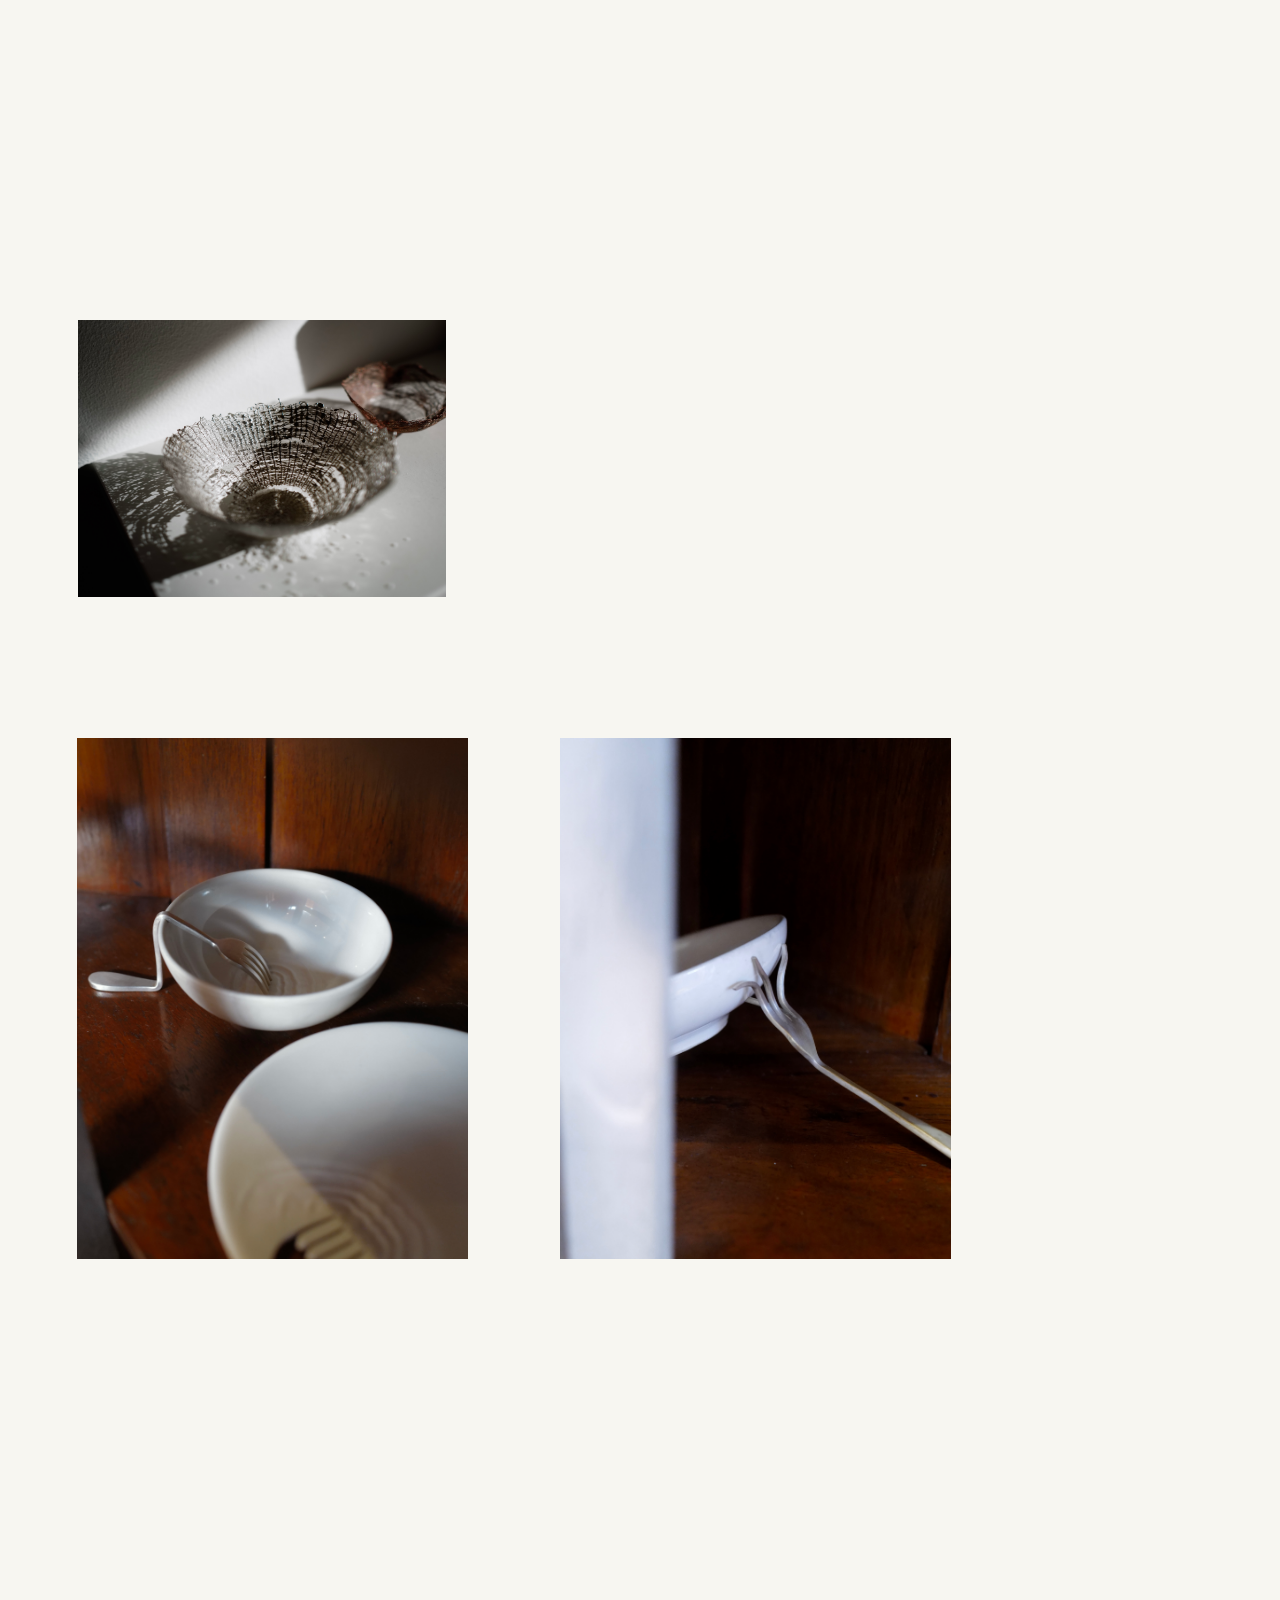
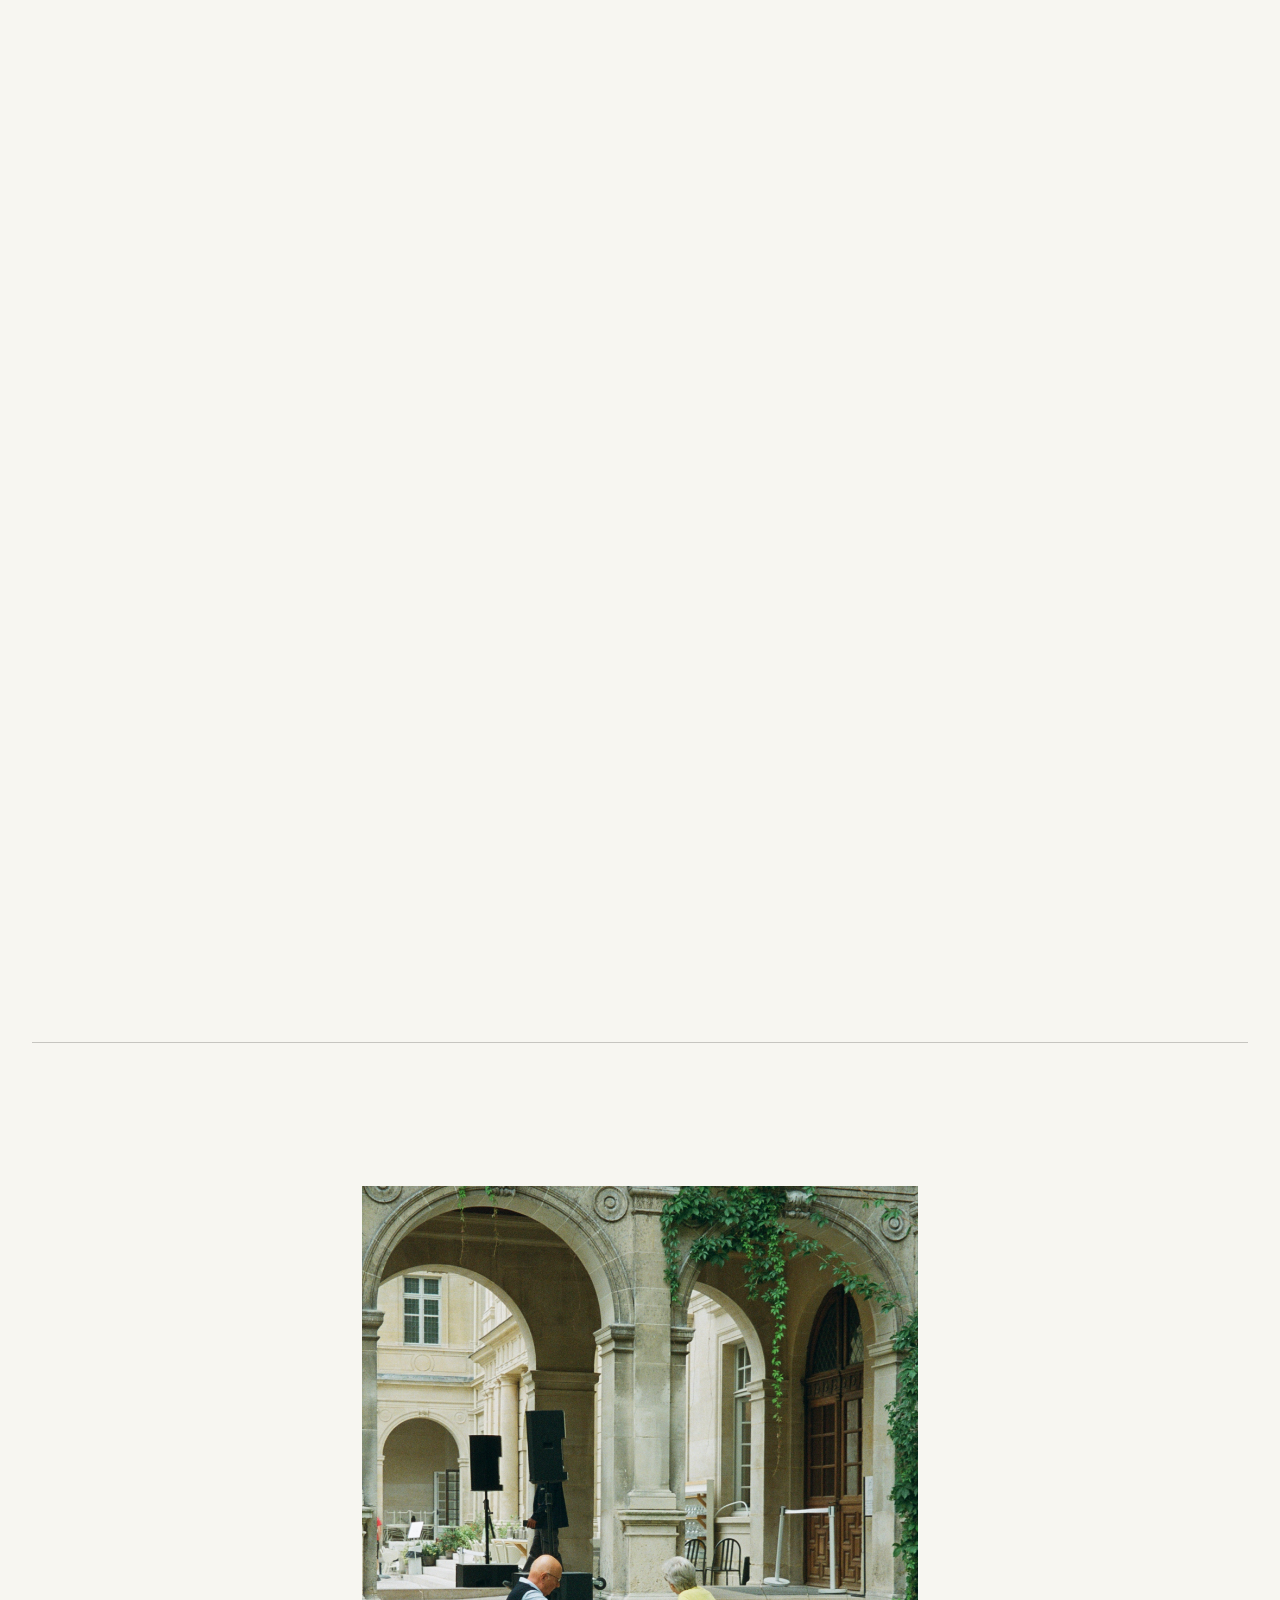
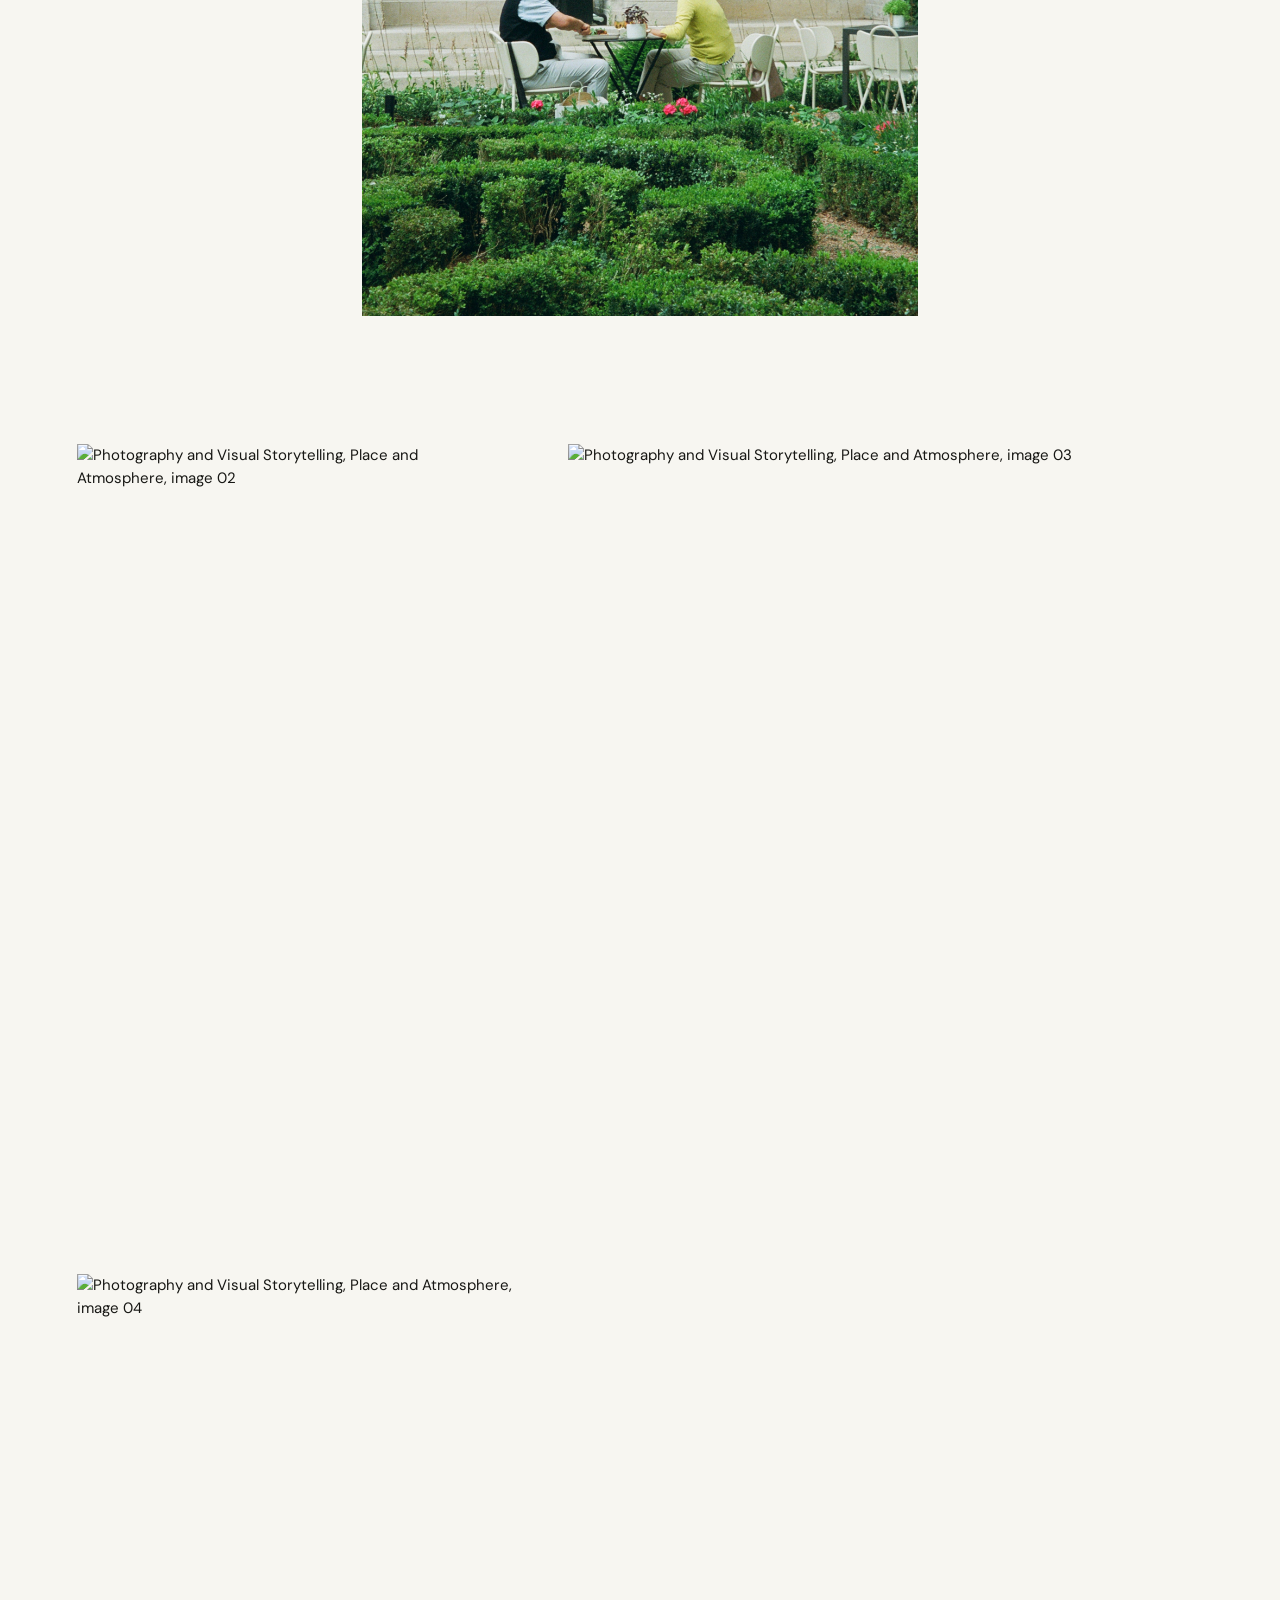
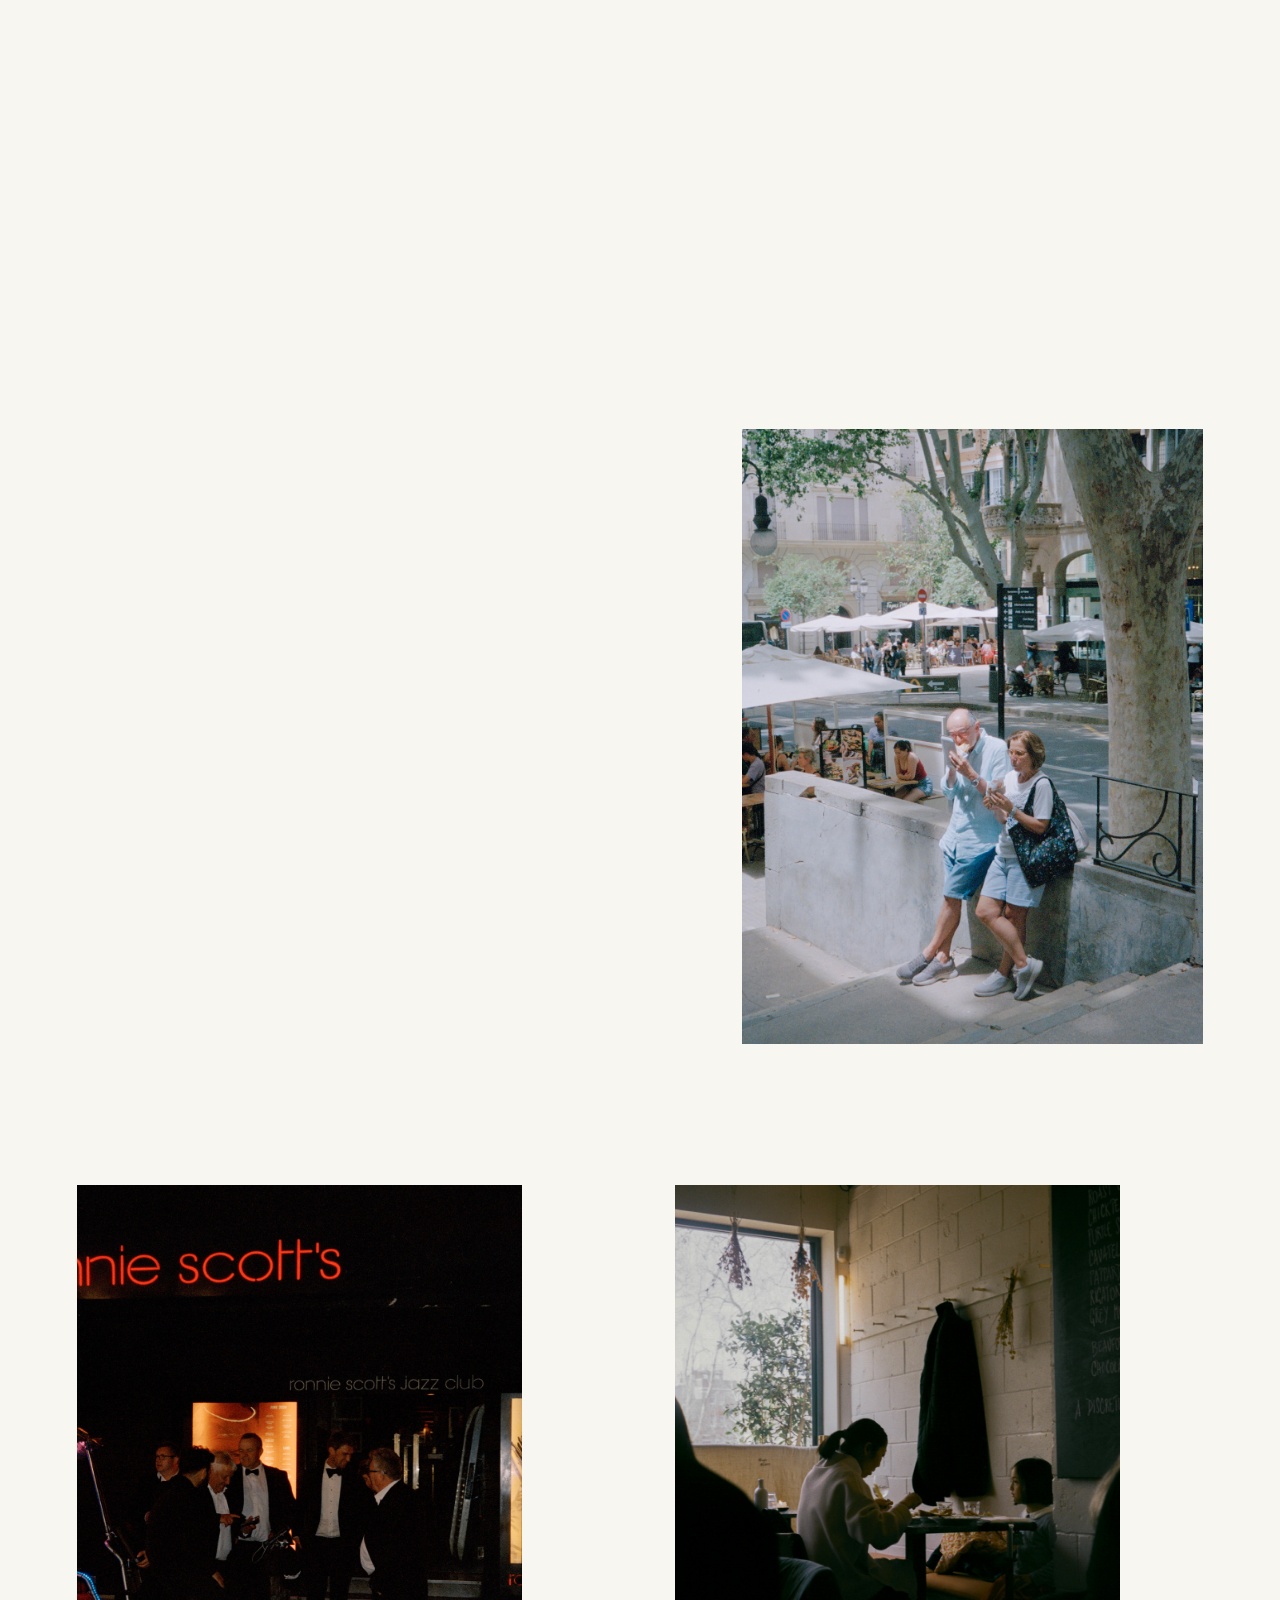
==== commit e2fb0a87: "Update portfolio copy and finalize photography layout asset changes" ====
--- a/work/photography-visual-storytelling/index.html
+++ b/work/photography-visual-storytelling/index.html
@@ -6,11 +6,16 @@
   <base href="../../">
   <meta name="description" content="Photography and visual storytelling by Audris Li — a section-based visual essay.">
   <title>Photography &amp; Visual Storytelling — Audris Li</title>
-  <link rel="stylesheet" href="src/styles/site.css?v=20260628-section-layout">
-  <script type="module" src="src/scripts/photography.js?v=20260628-section-layout-2"></script>
+  <link rel="stylesheet" href="src/styles/site.css?v=20260629-reference-layout">
+  <script type="module" src="src/scripts/photography.js?v=20260629-reference-layout"></script>
 </head>
 <body class="photography-page">
   <header class="site-header" data-site-header></header>
+  <aside class="project-context-bar" aria-label="Photography context">
+    <a href="work.html">← Archive</a>
+    <span class="project-context-name">Photography &amp; Visual Storytelling</span>
+    <span data-photography-context-section>Index / 2022–2026</span>
+  </aside>
   <main>
     <section class="page-shell page-top photography-intro" data-photography-intro></section>
     <nav class="page-shell photography-section-index" aria-label="Photography sections" data-photography-index></nav>
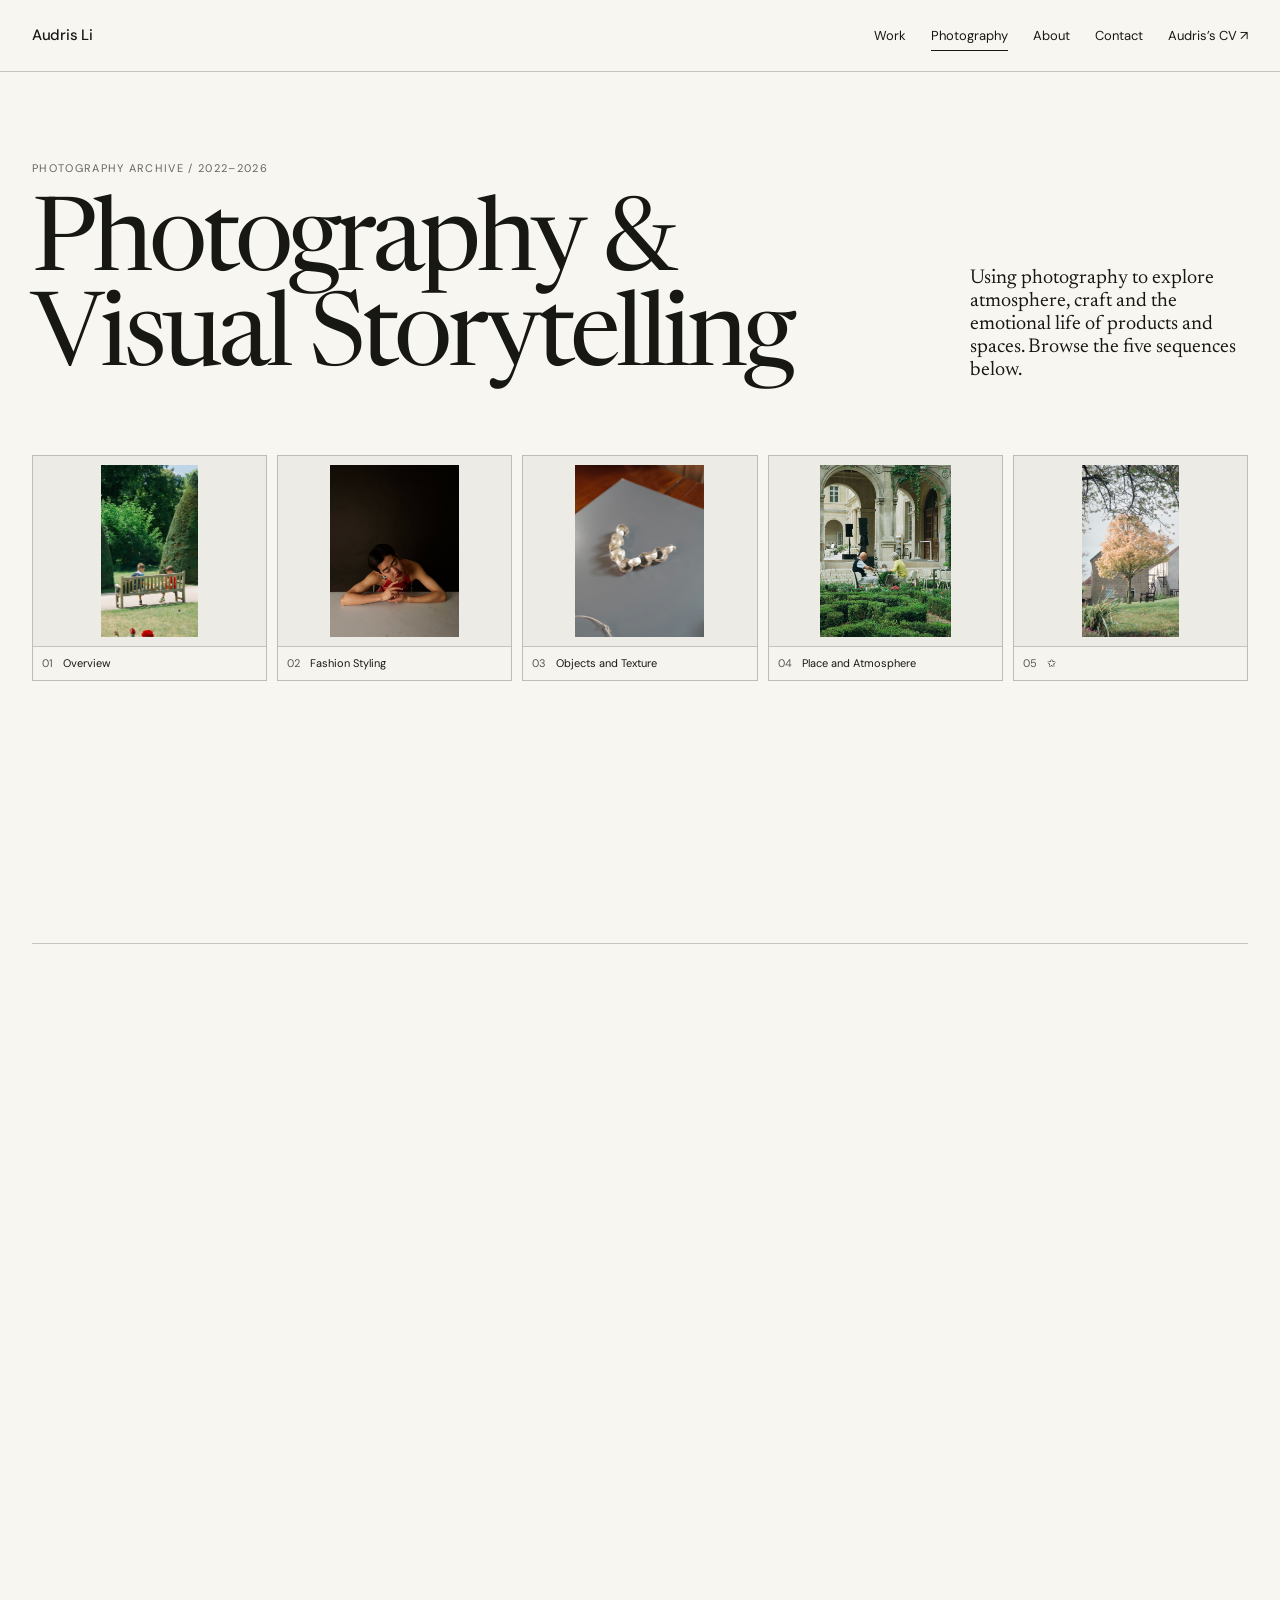
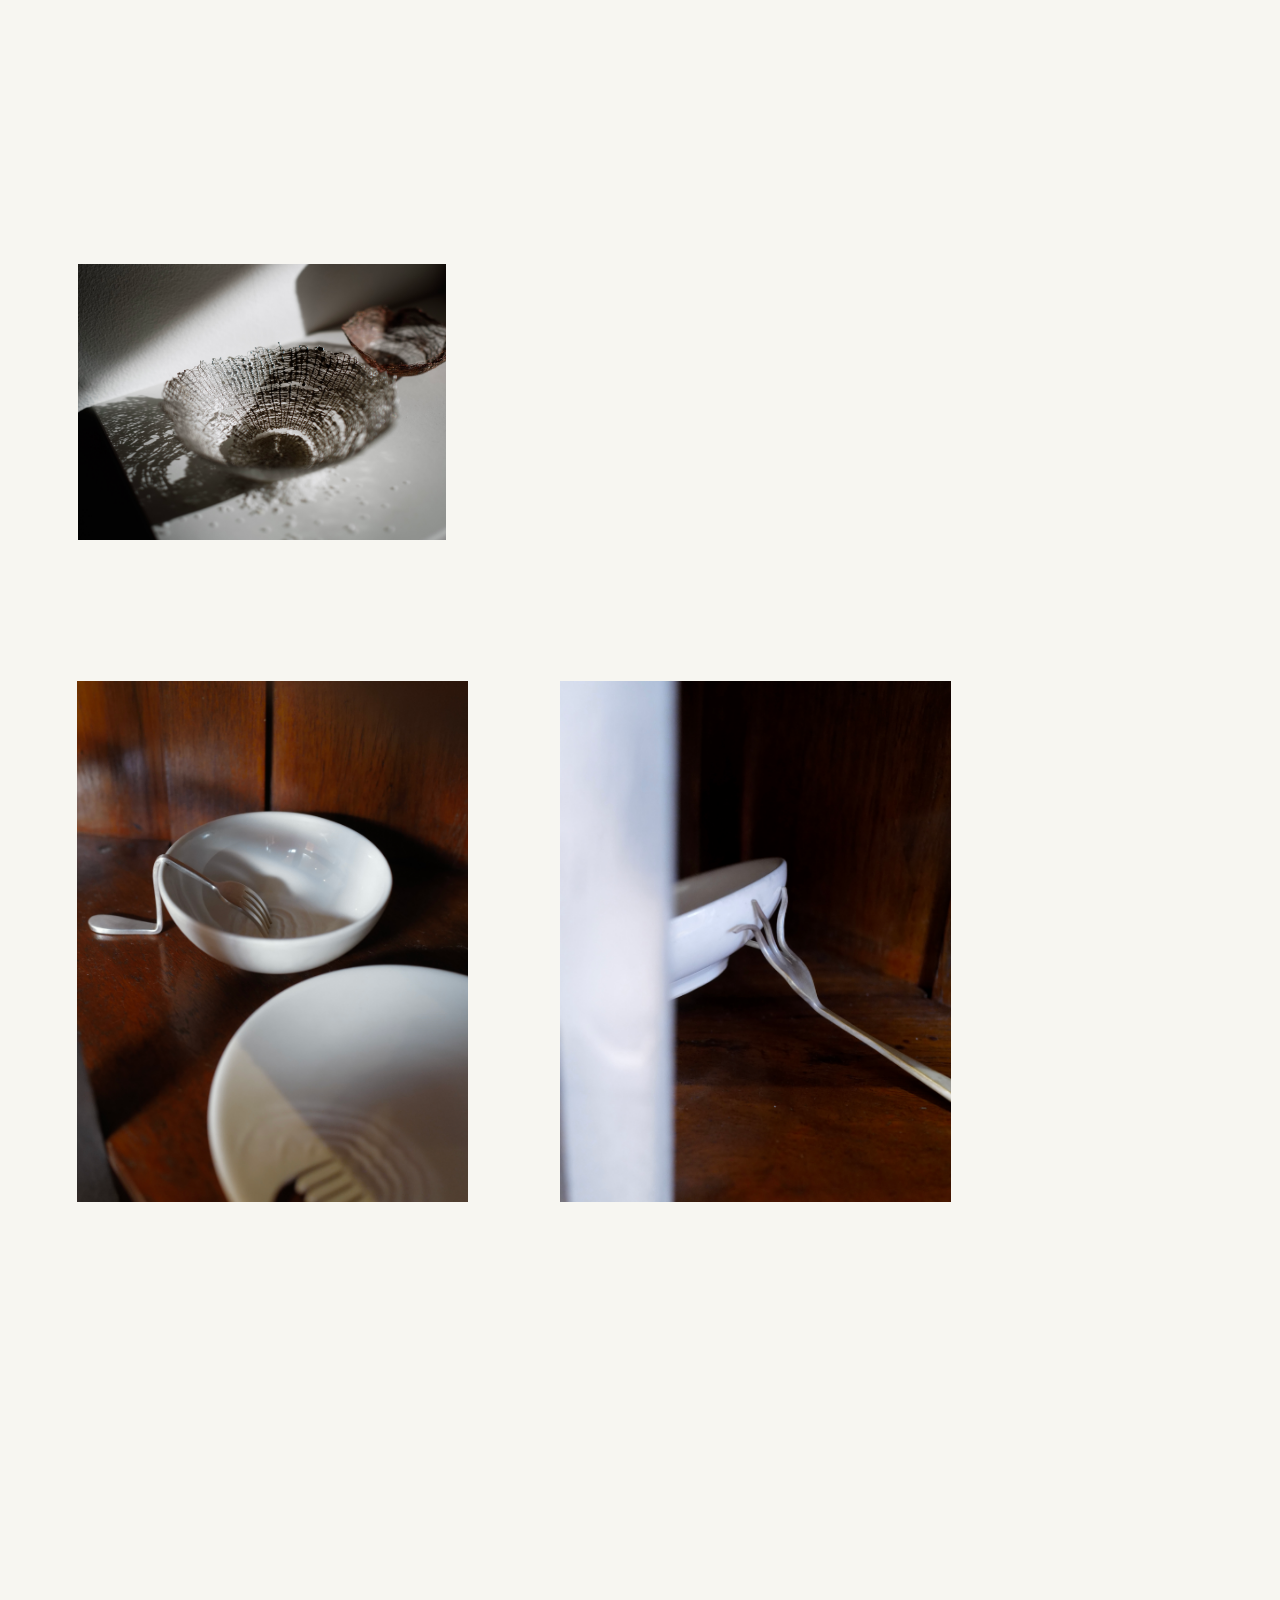
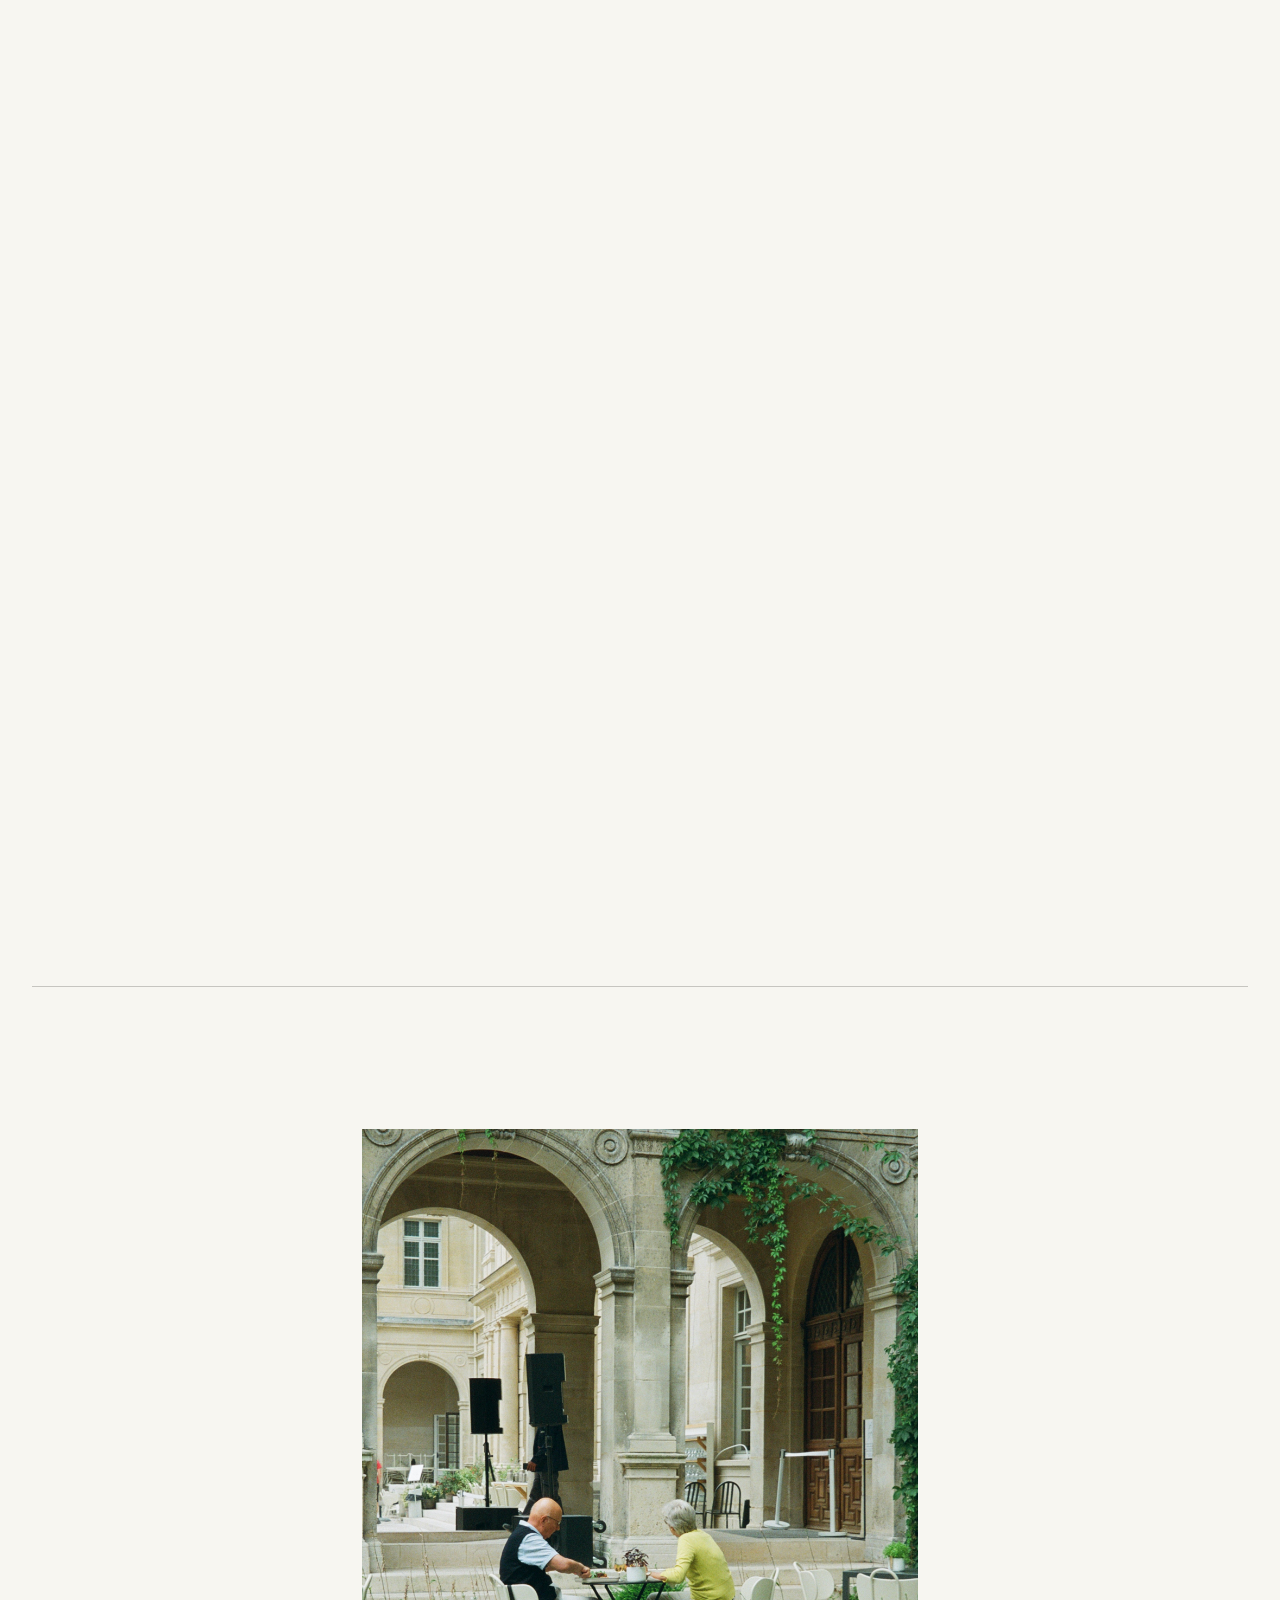
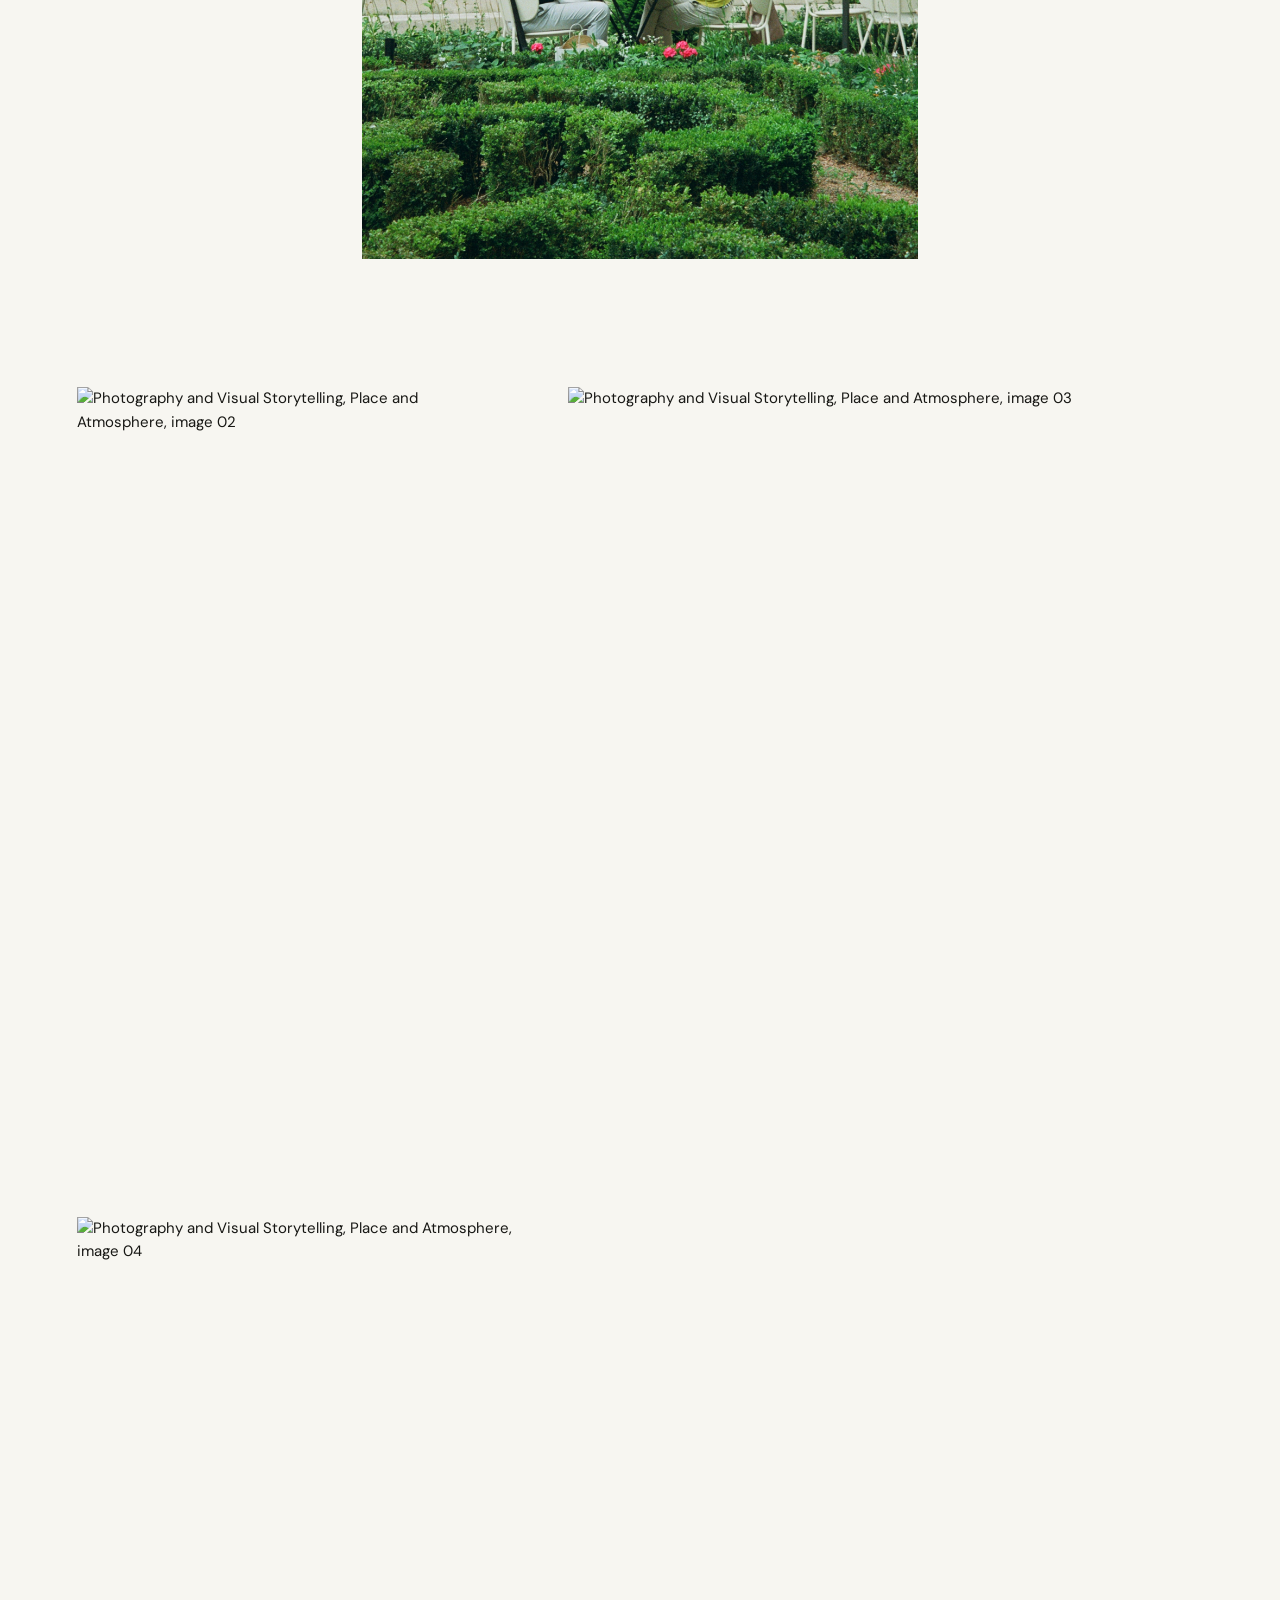
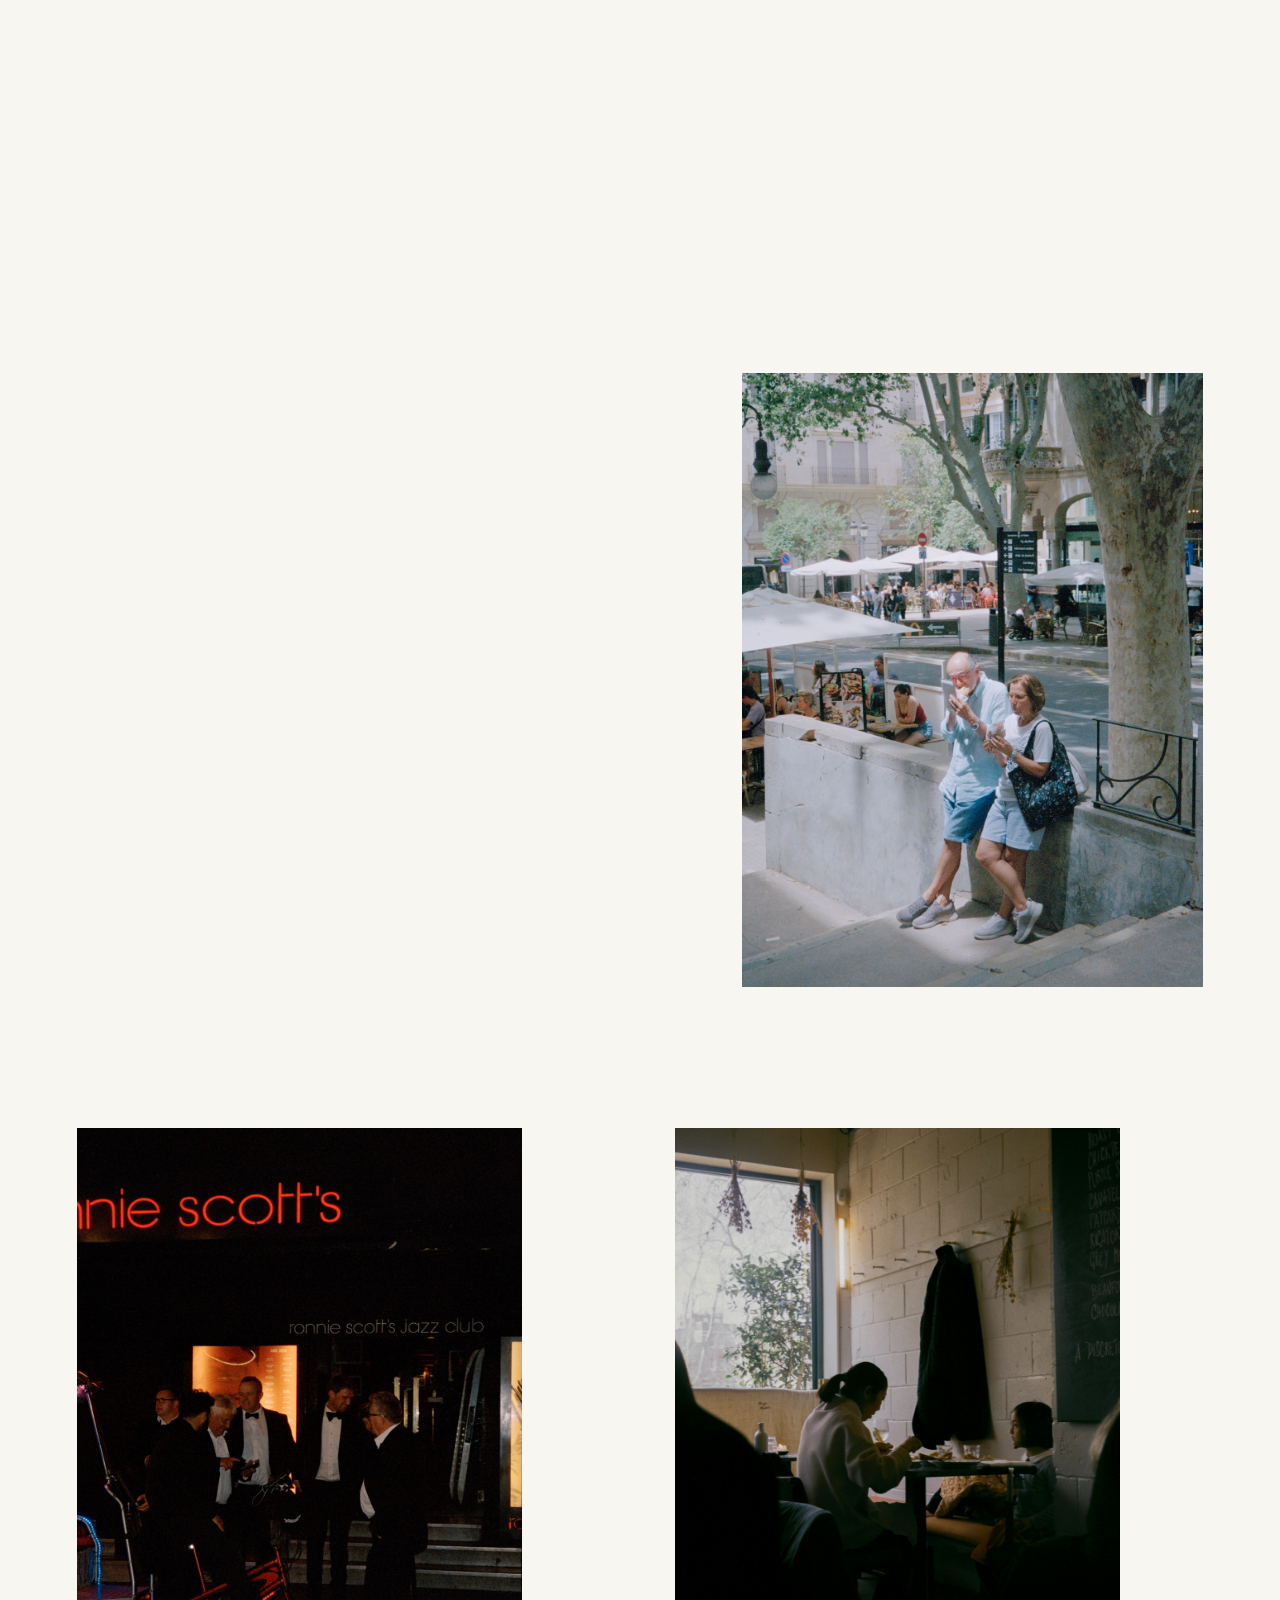
==== commit 4d8ae239: "Prepare portfolio for GitHub Pages publishing Cleaned the portfolio repository for public publishing" ====
--- a/work/photography-visual-storytelling/index.html
+++ b/work/photography-visual-storytelling/index.html
@@ -7,7 +7,7 @@
   <meta name="description" content="Photography and visual storytelling by Audris Li — a section-based visual essay.">
   <title>Photography &amp; Visual Storytelling — Audris Li</title>
   <link rel="stylesheet" href="src/styles/site.css?v=20260629-reference-layout">
-  <script type="module" src="src/scripts/photography.js?v=20260629-reference-layout"></script>
+  <script type="module" src="src/scripts/photography.js?v=20260630-publish-cleanup"></script>
 </head>
 <body class="photography-page">
   <header class="site-header" data-site-header></header>
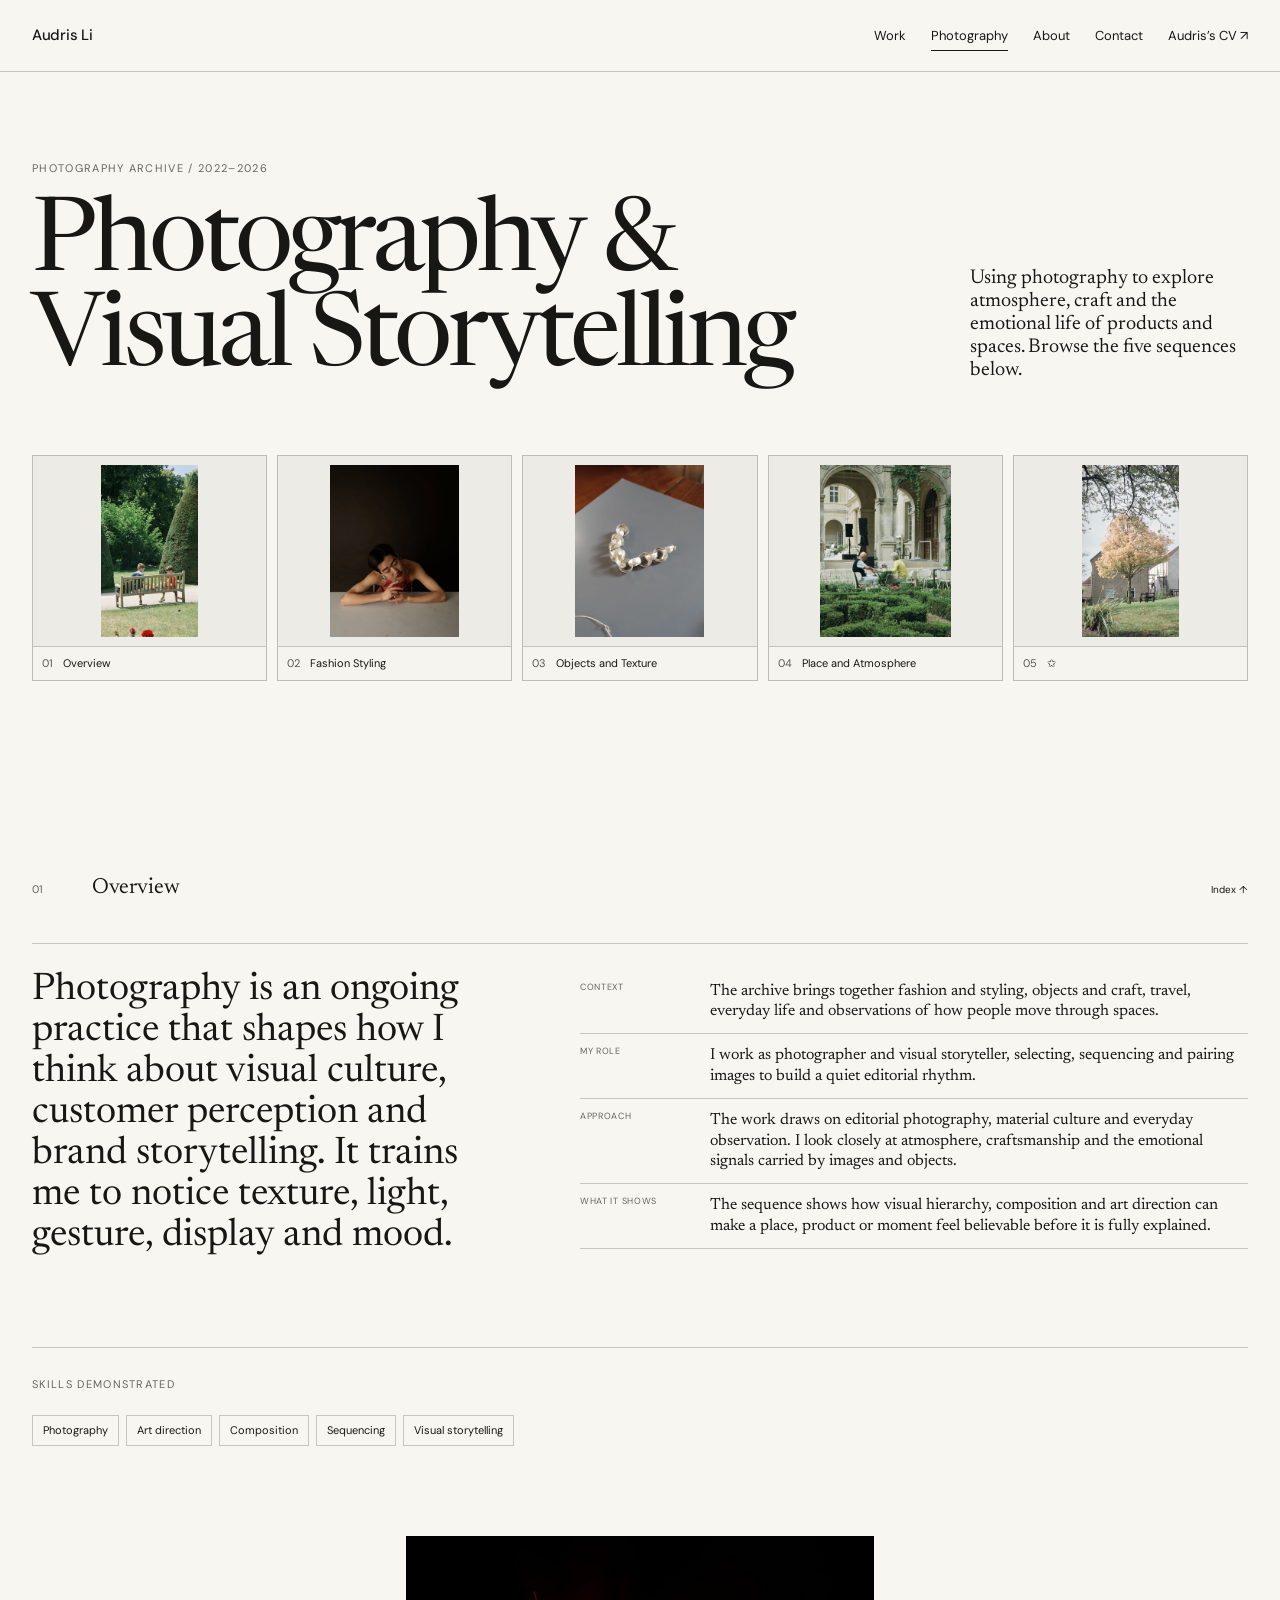
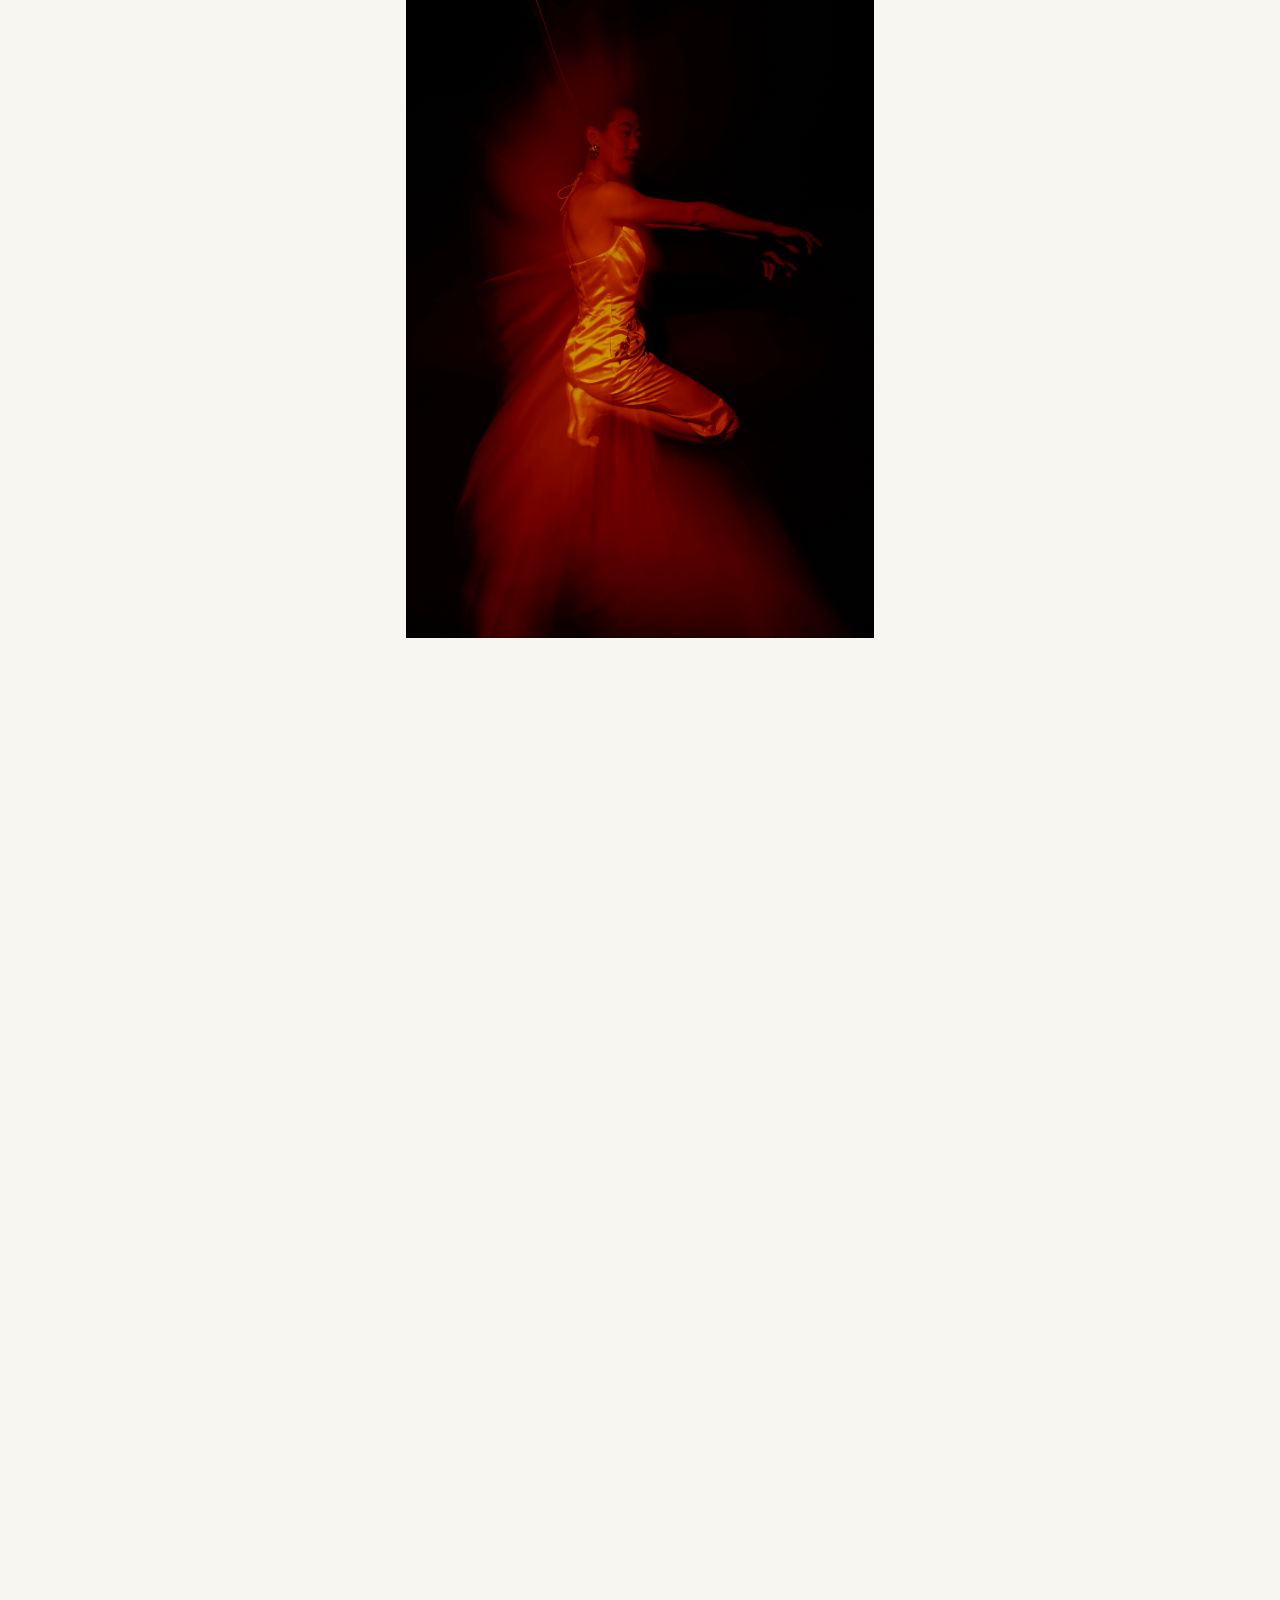
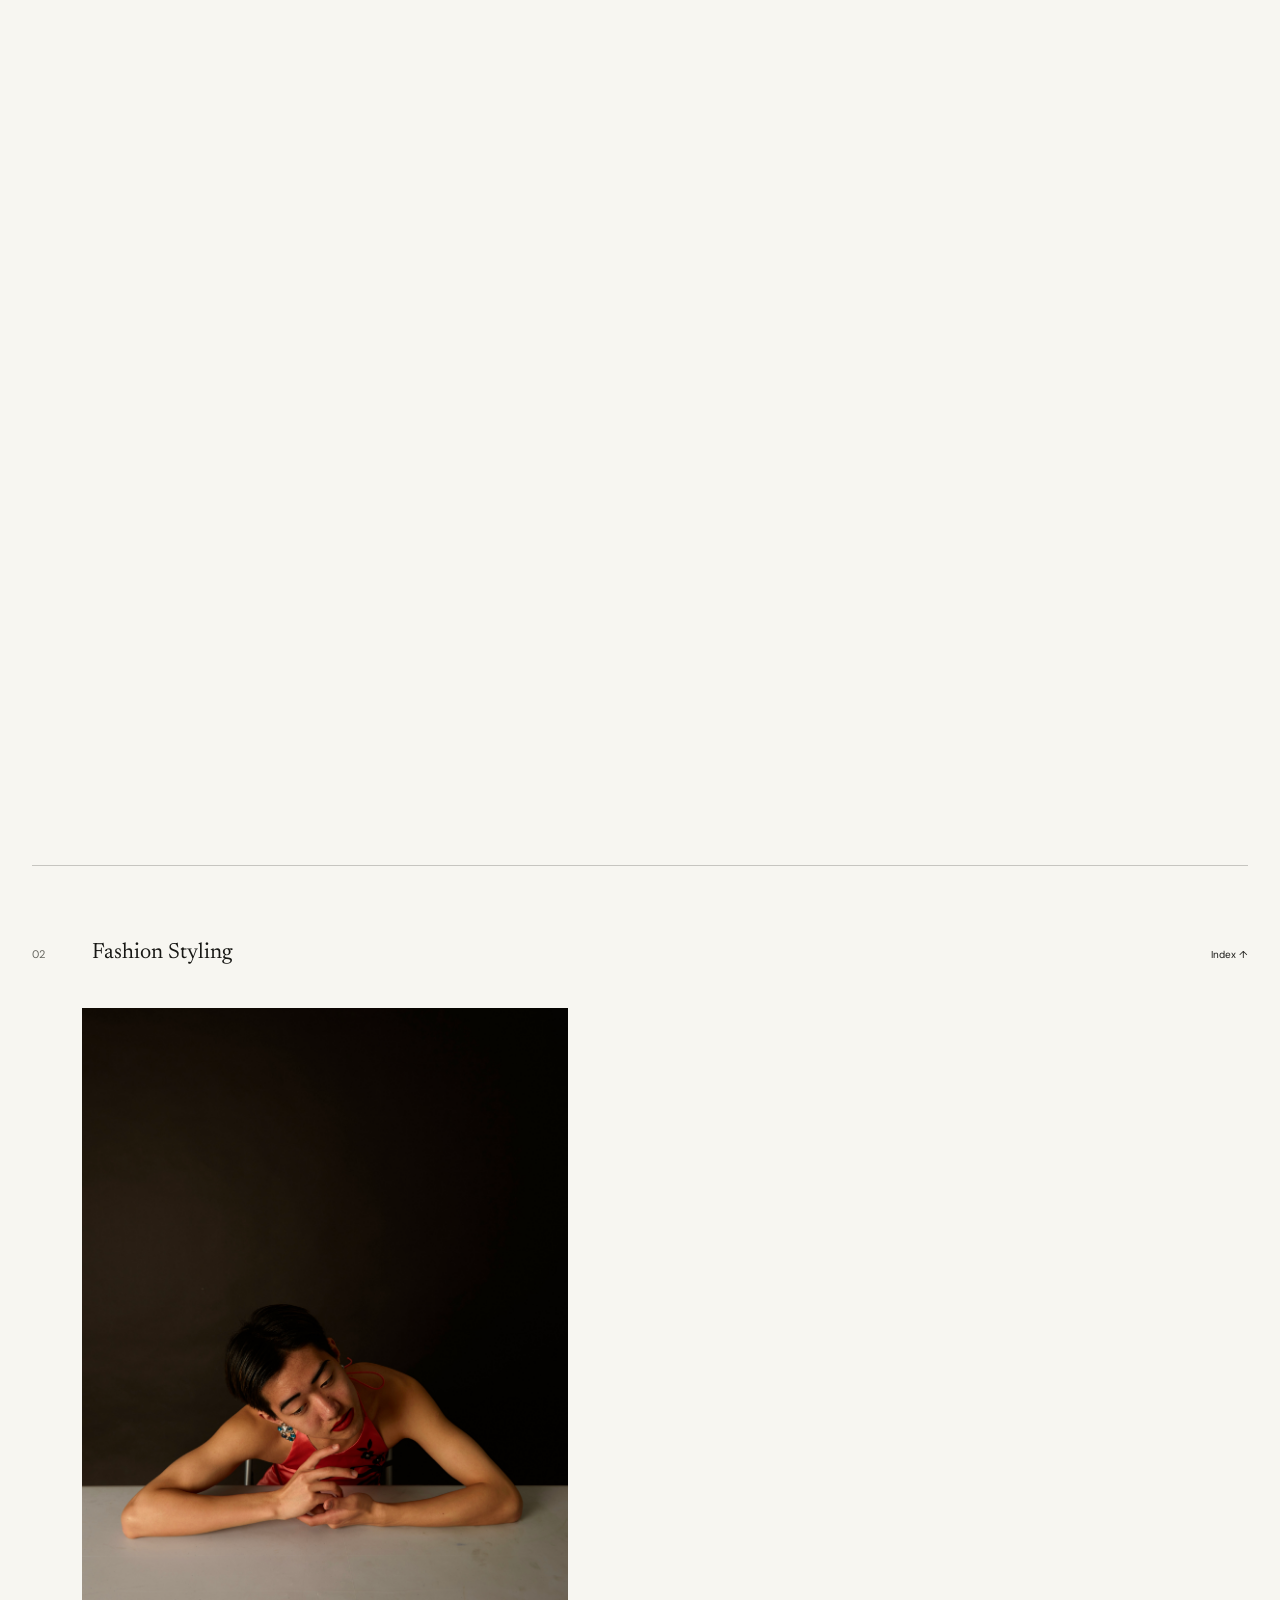
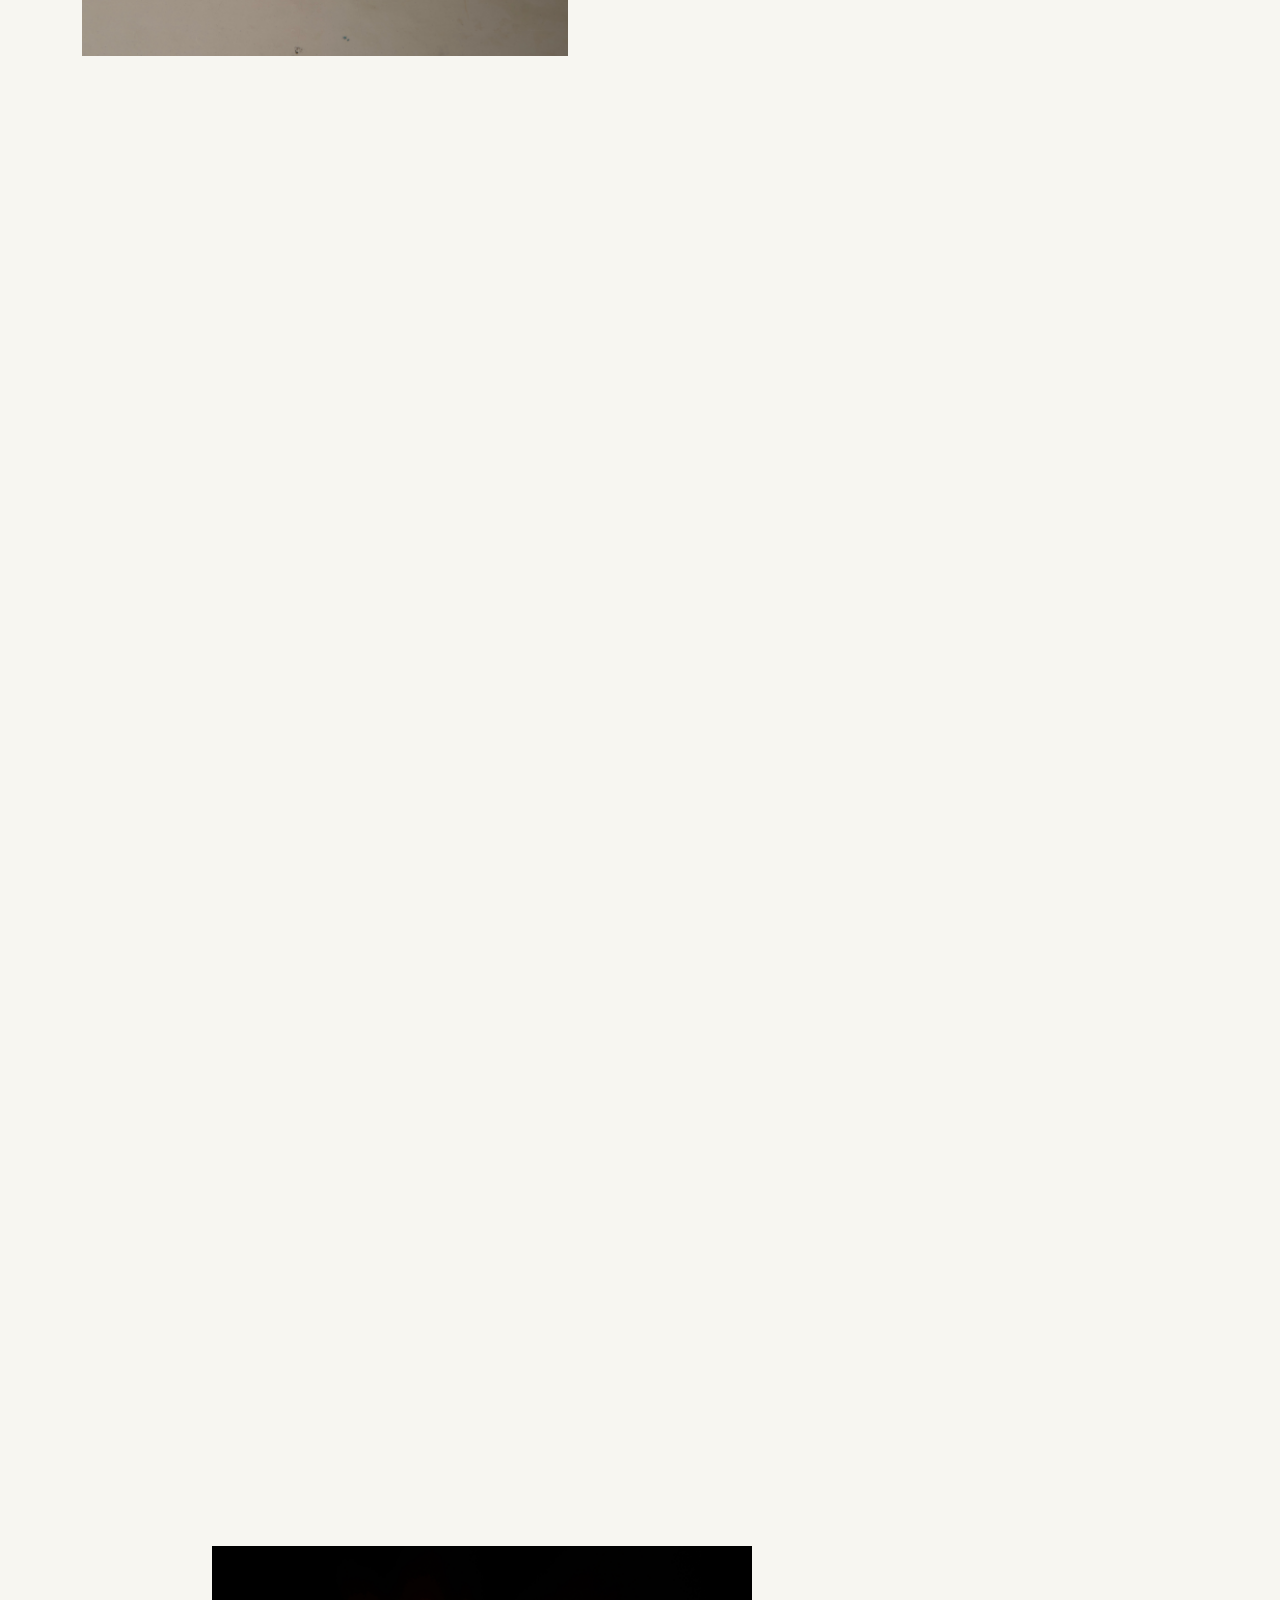
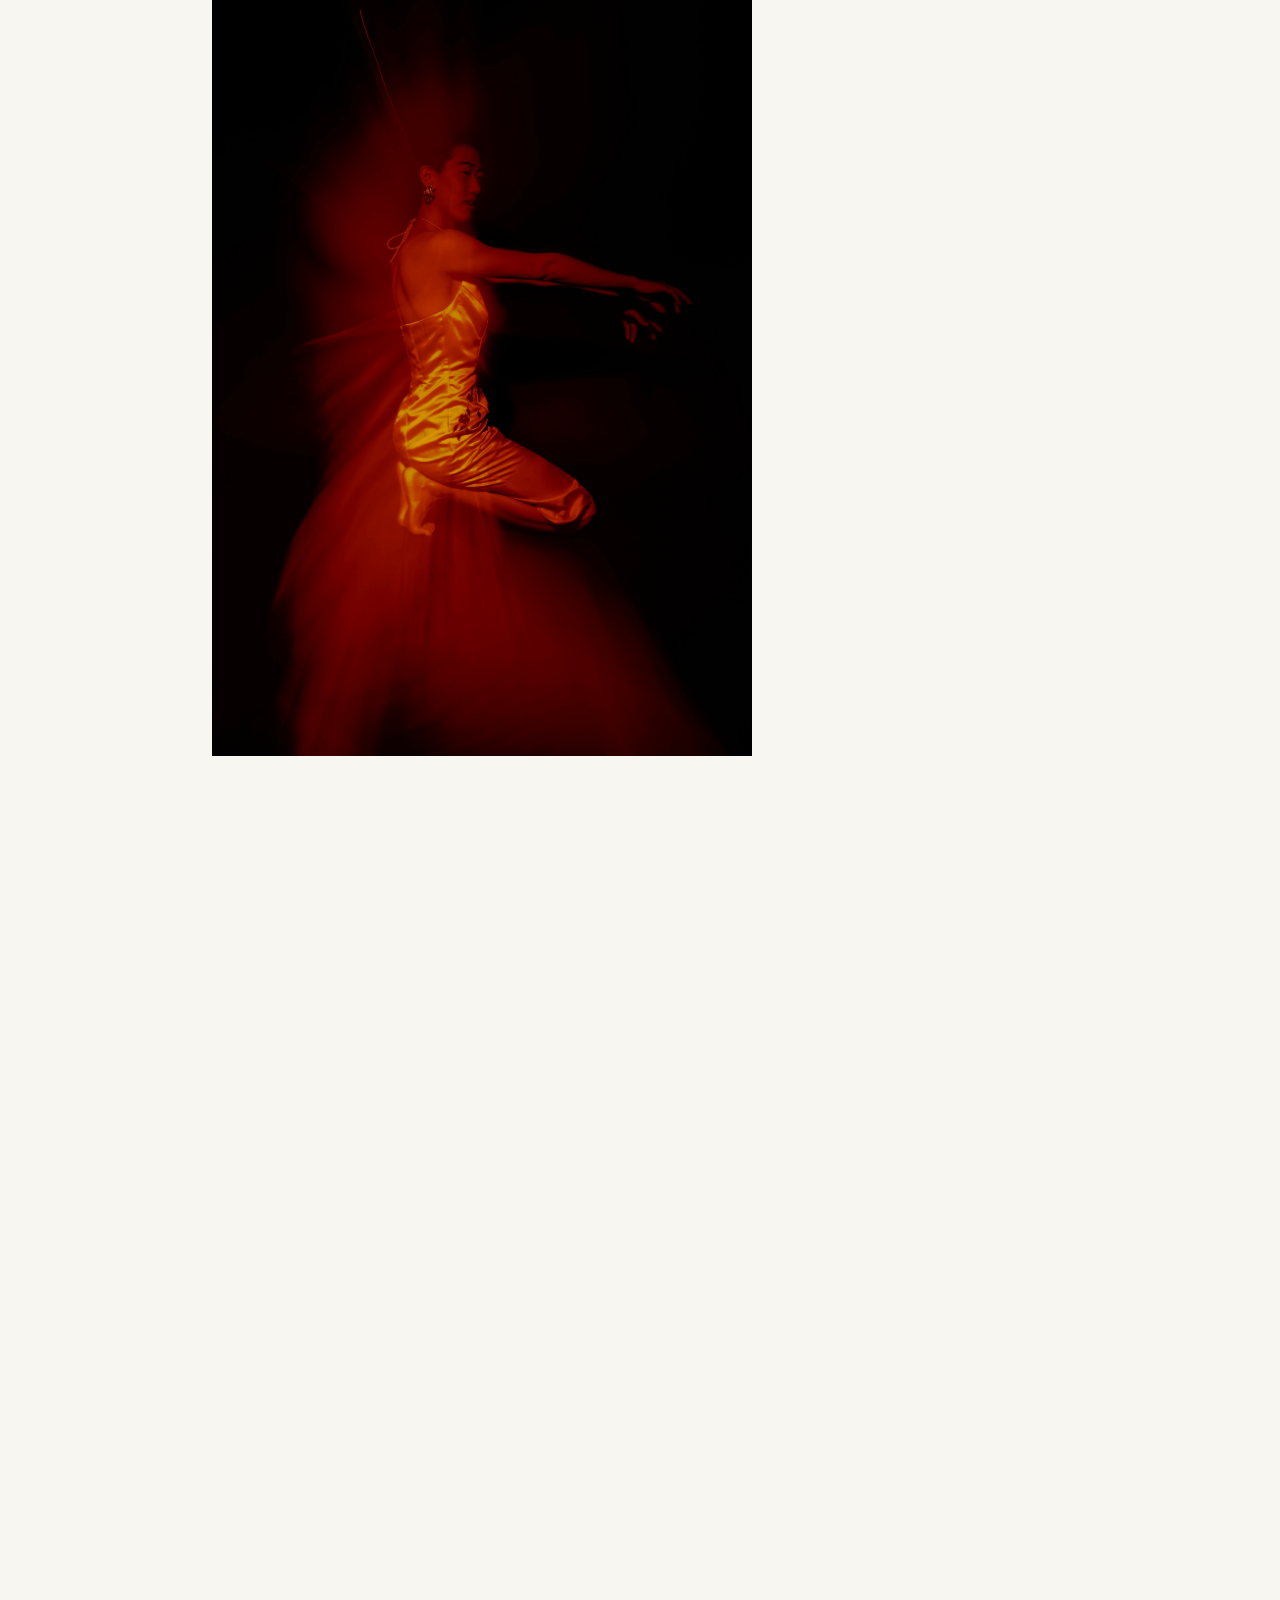
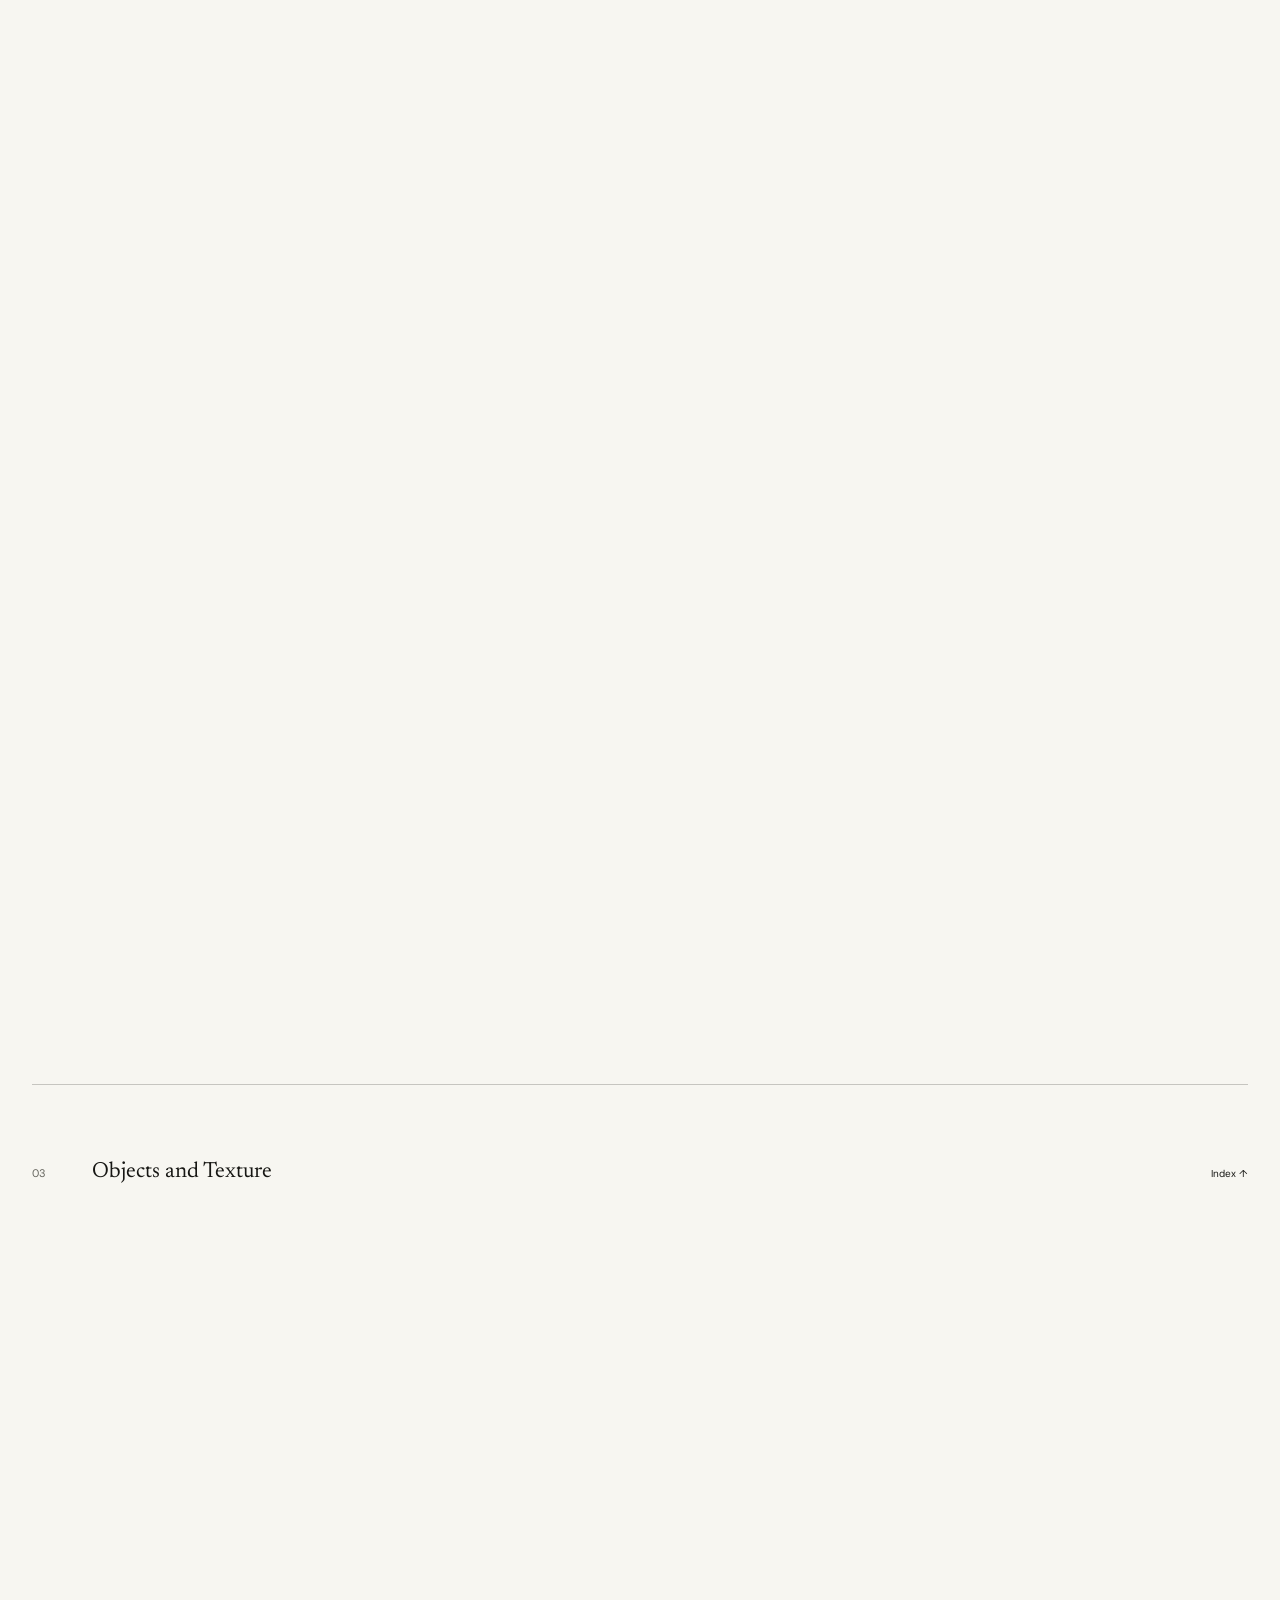
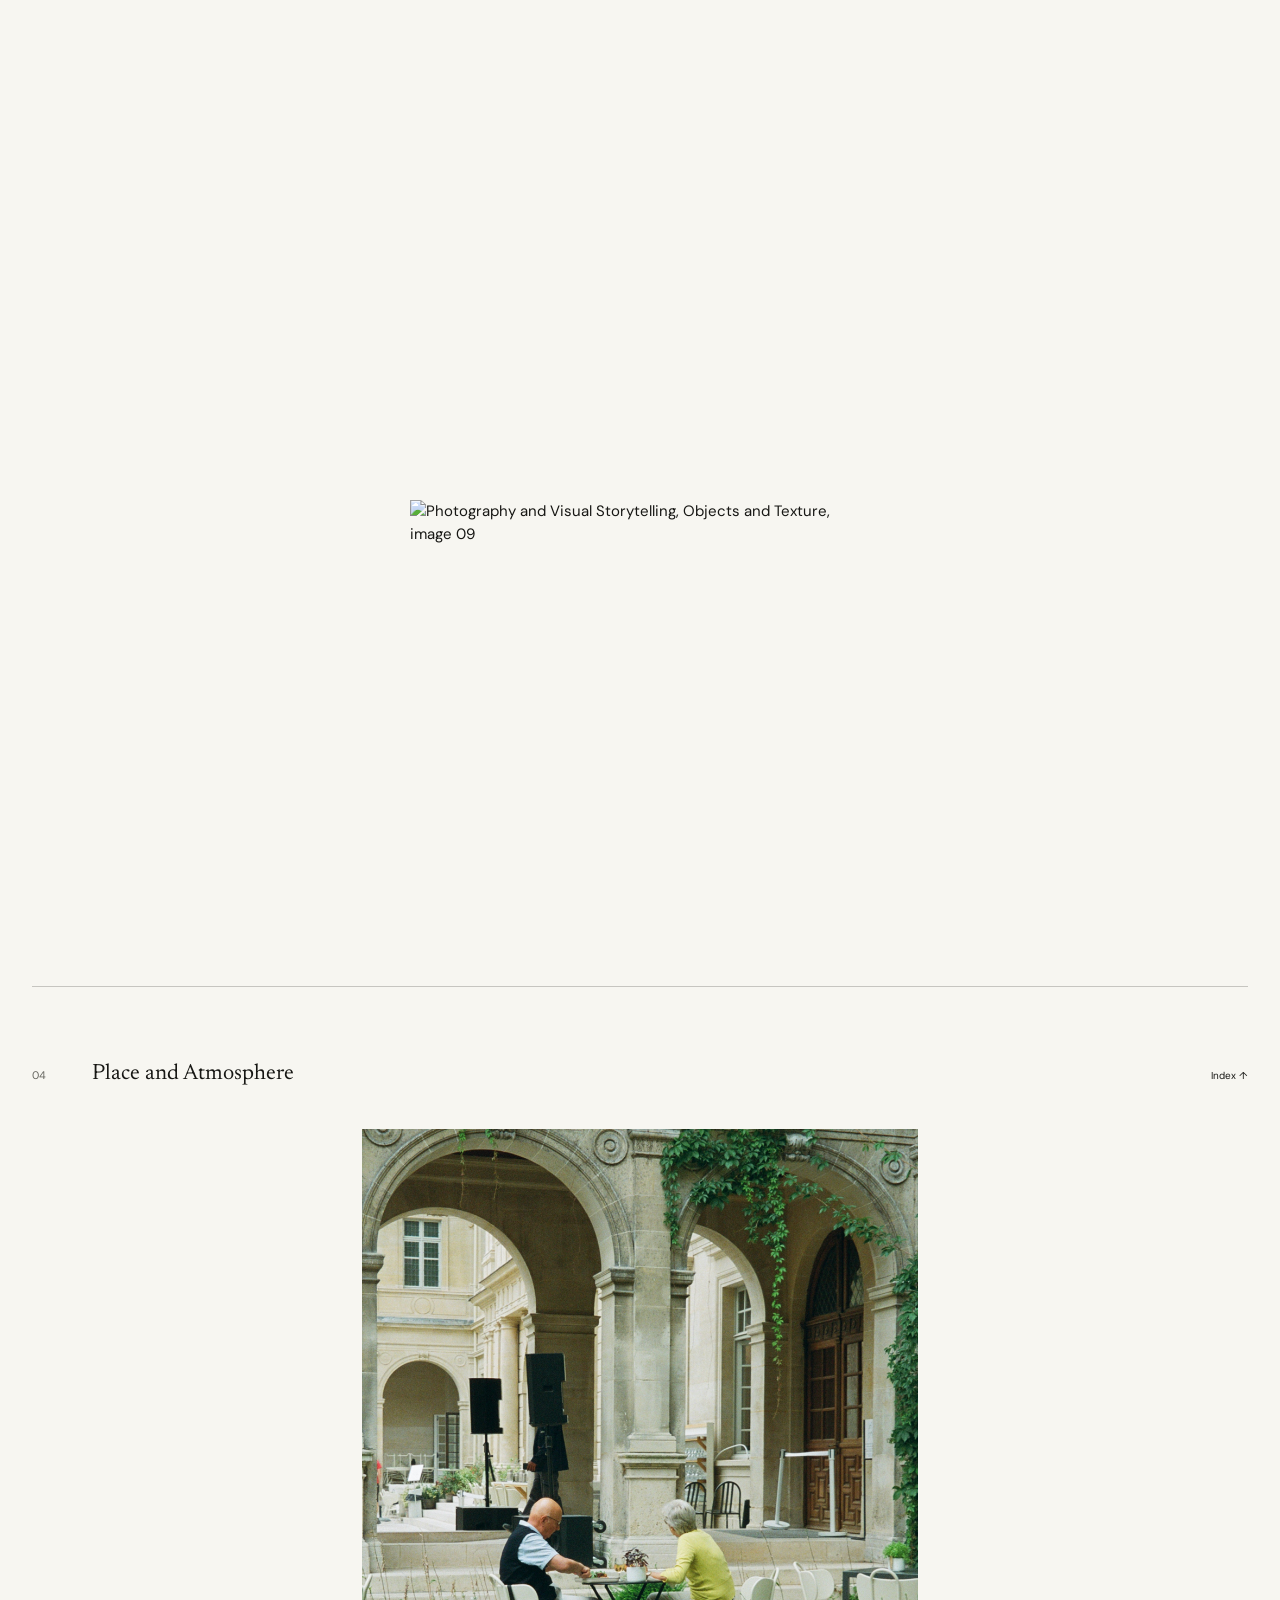
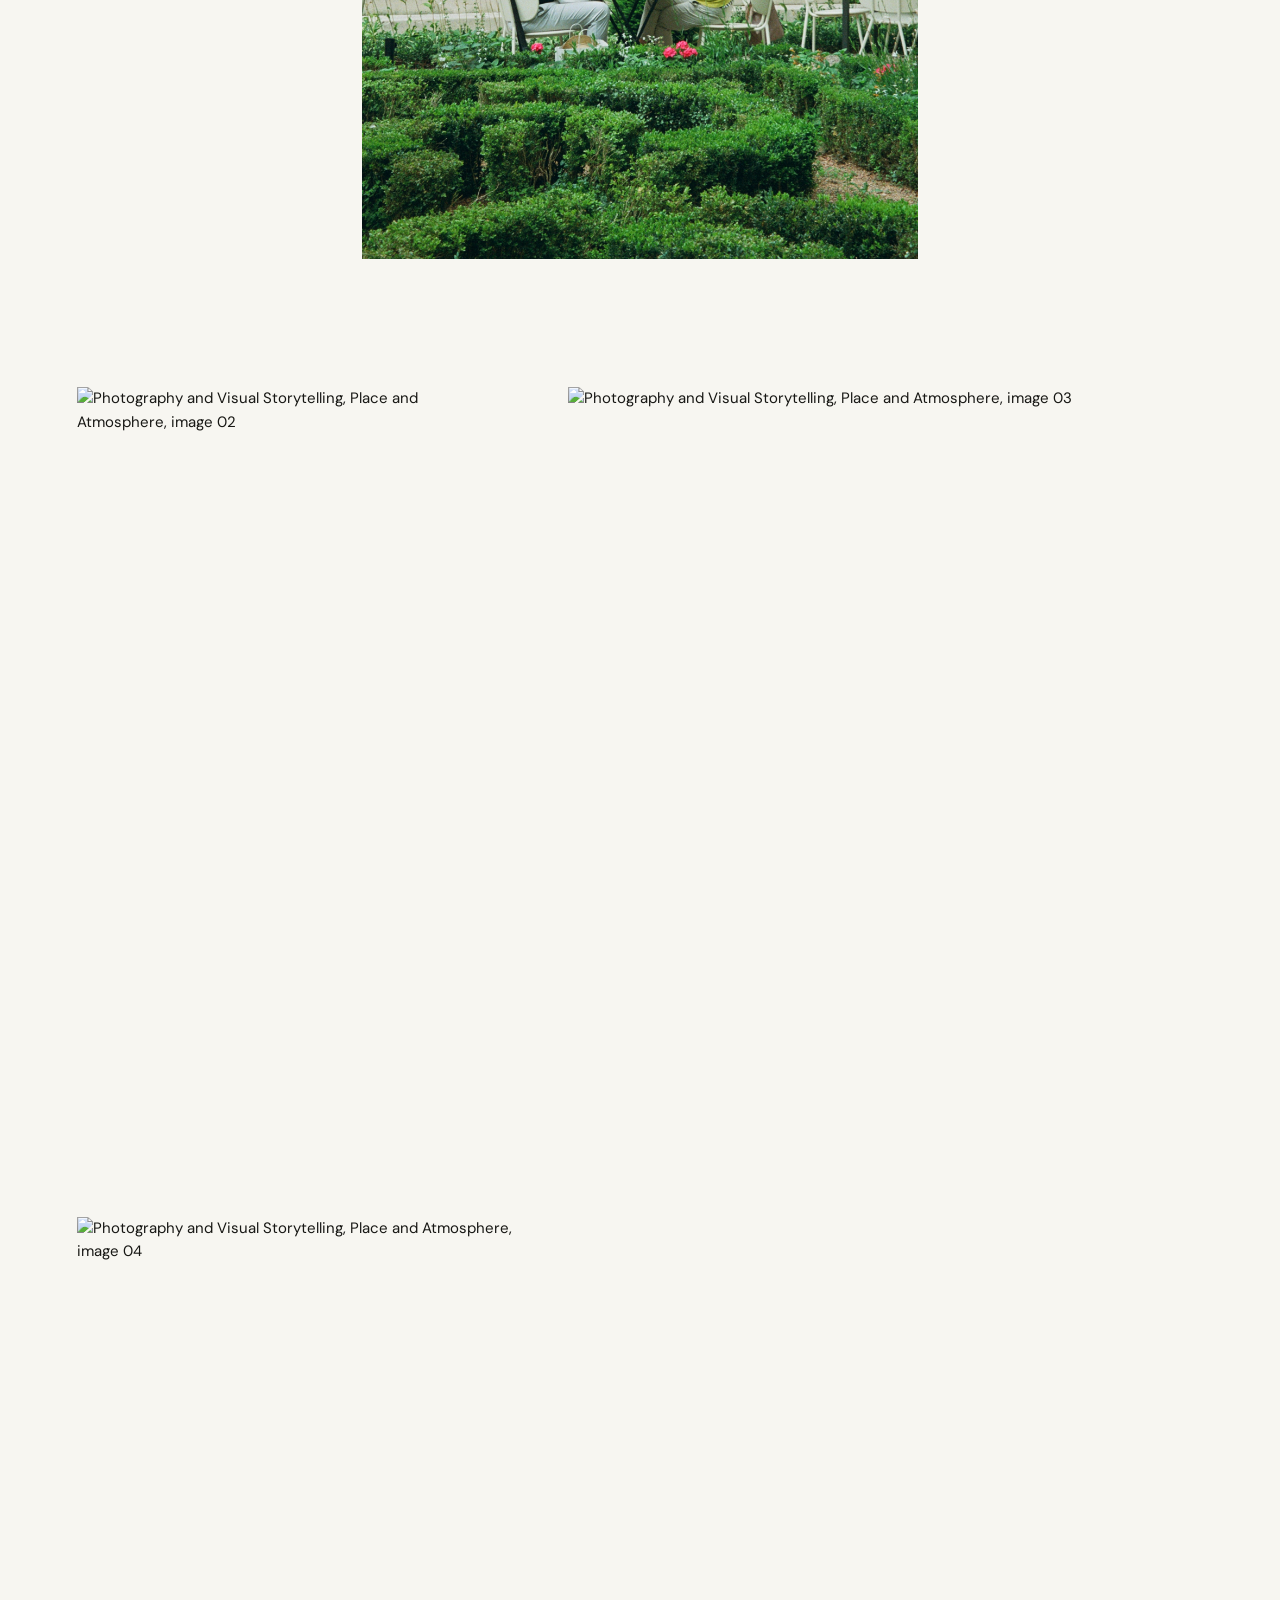
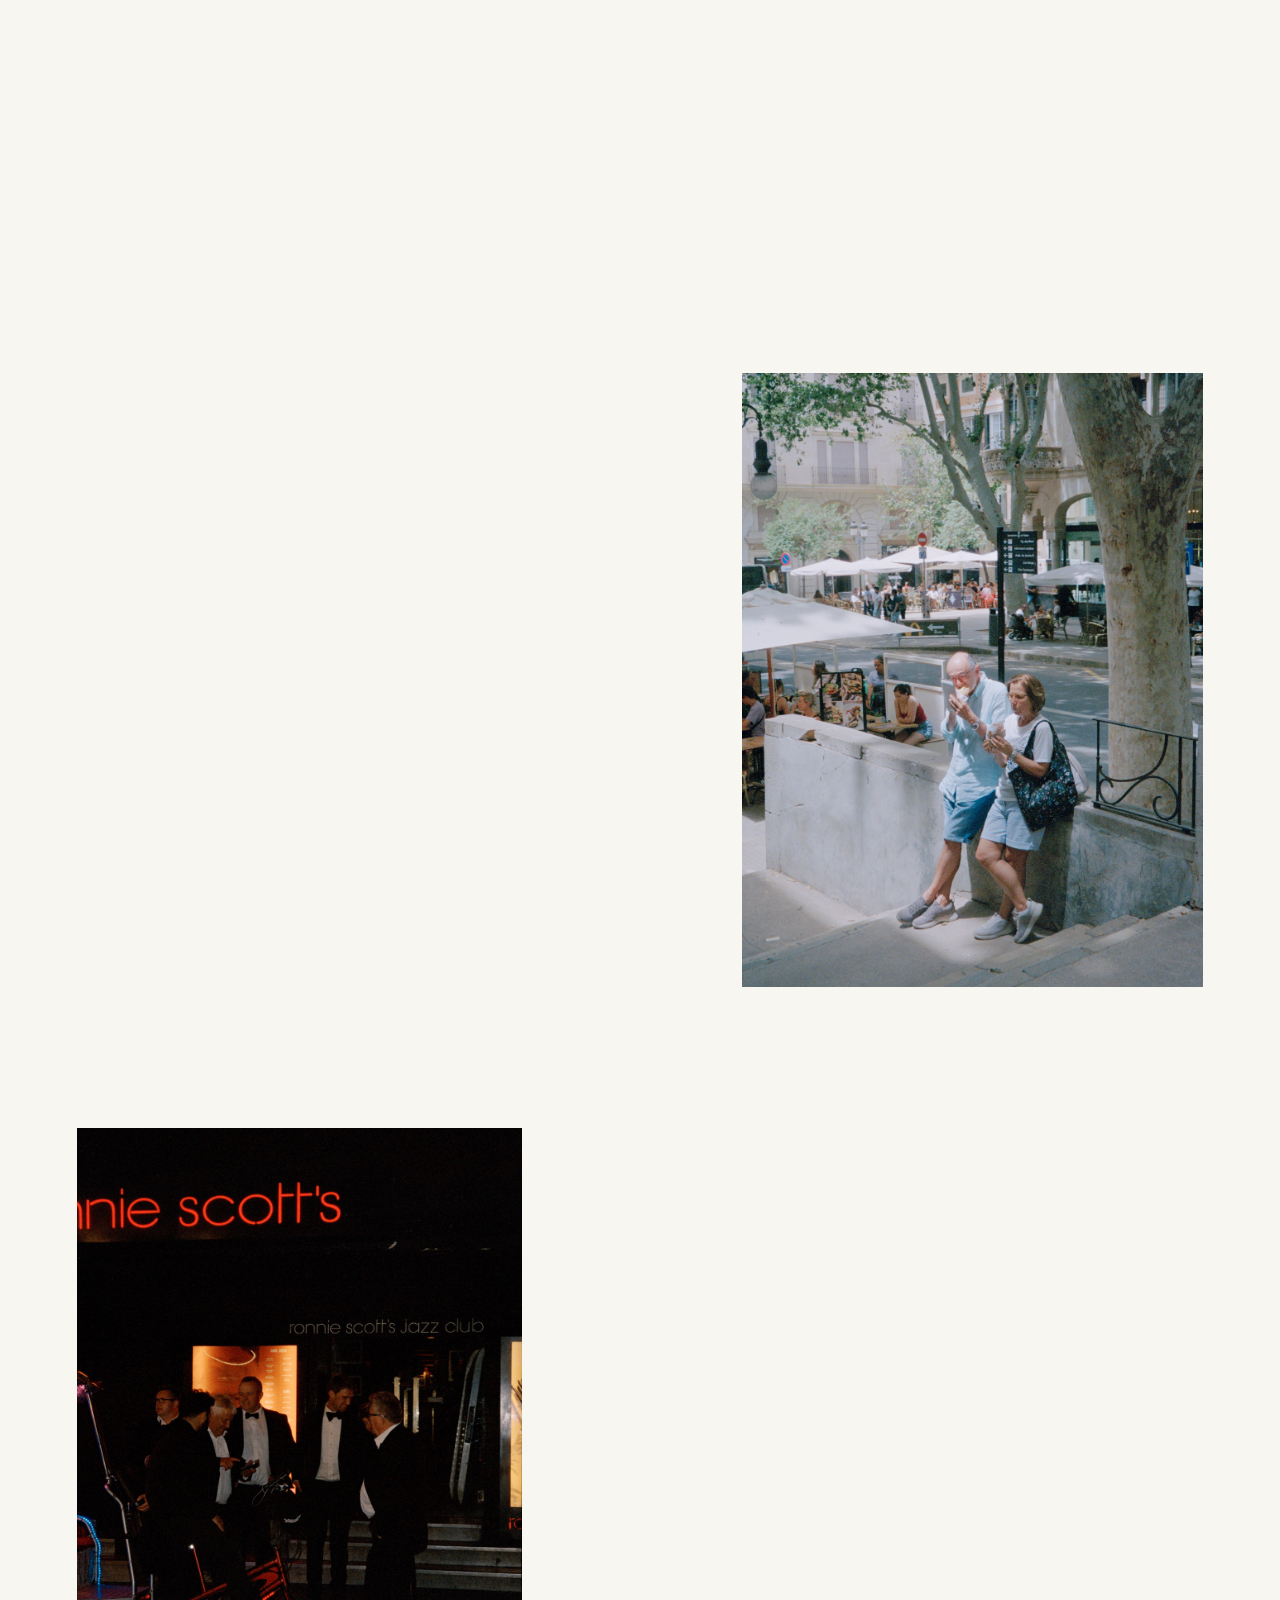
==== commit 2f0c3bf6: "Use lightweight thumbnails for archive and photography previews Created lightweight thumbnail assets" ====
--- a/work/photography-visual-storytelling/index.html
+++ b/work/photography-visual-storytelling/index.html
@@ -7,7 +7,7 @@
   <meta name="description" content="Photography and visual storytelling by Audris Li — a section-based visual essay.">
   <title>Photography &amp; Visual Storytelling — Audris Li</title>
   <link rel="stylesheet" href="src/styles/site.css?v=20260629-reference-layout">
-  <script type="module" src="src/scripts/photography.js?v=20260630-publish-cleanup"></script>
+  <script type="module" src="src/scripts/photography.js?v=20260701-preview-thumbnails"></script>
 </head>
 <body class="photography-page">
   <header class="site-header" data-site-header></header>
